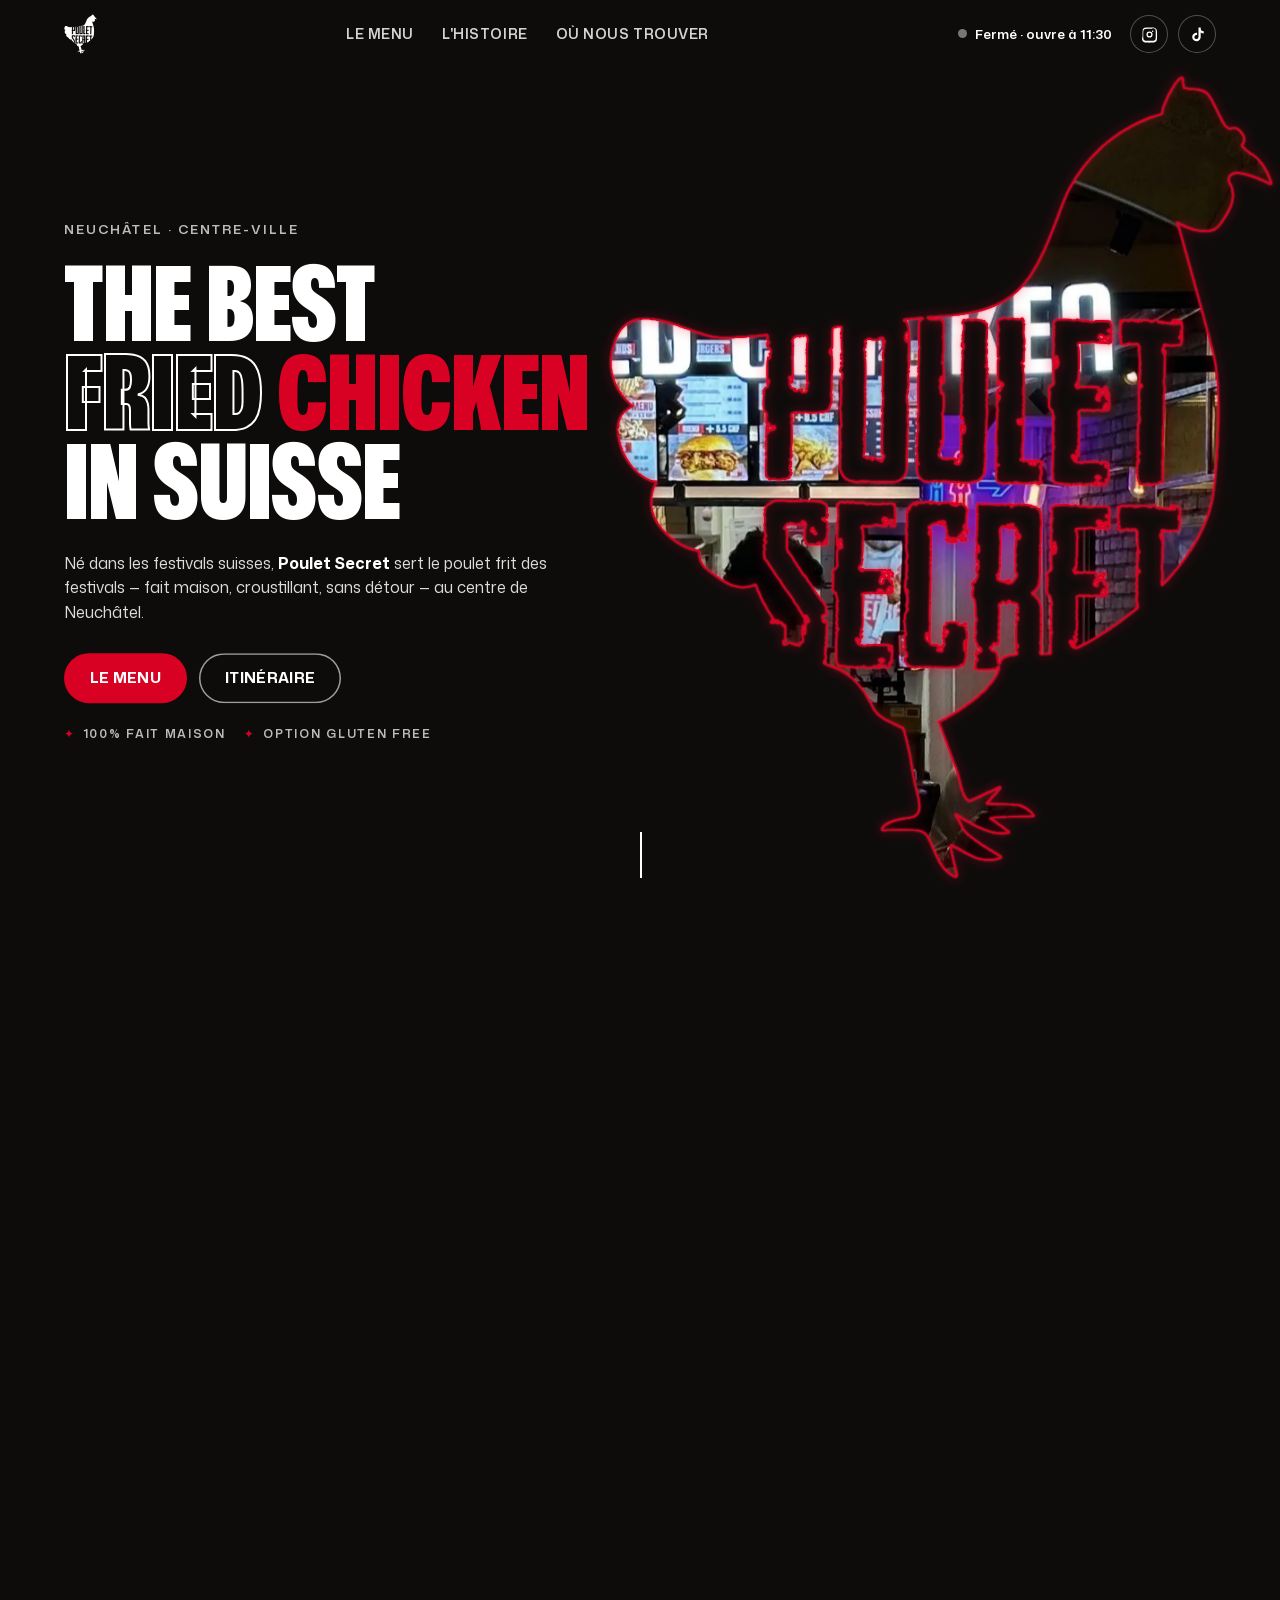
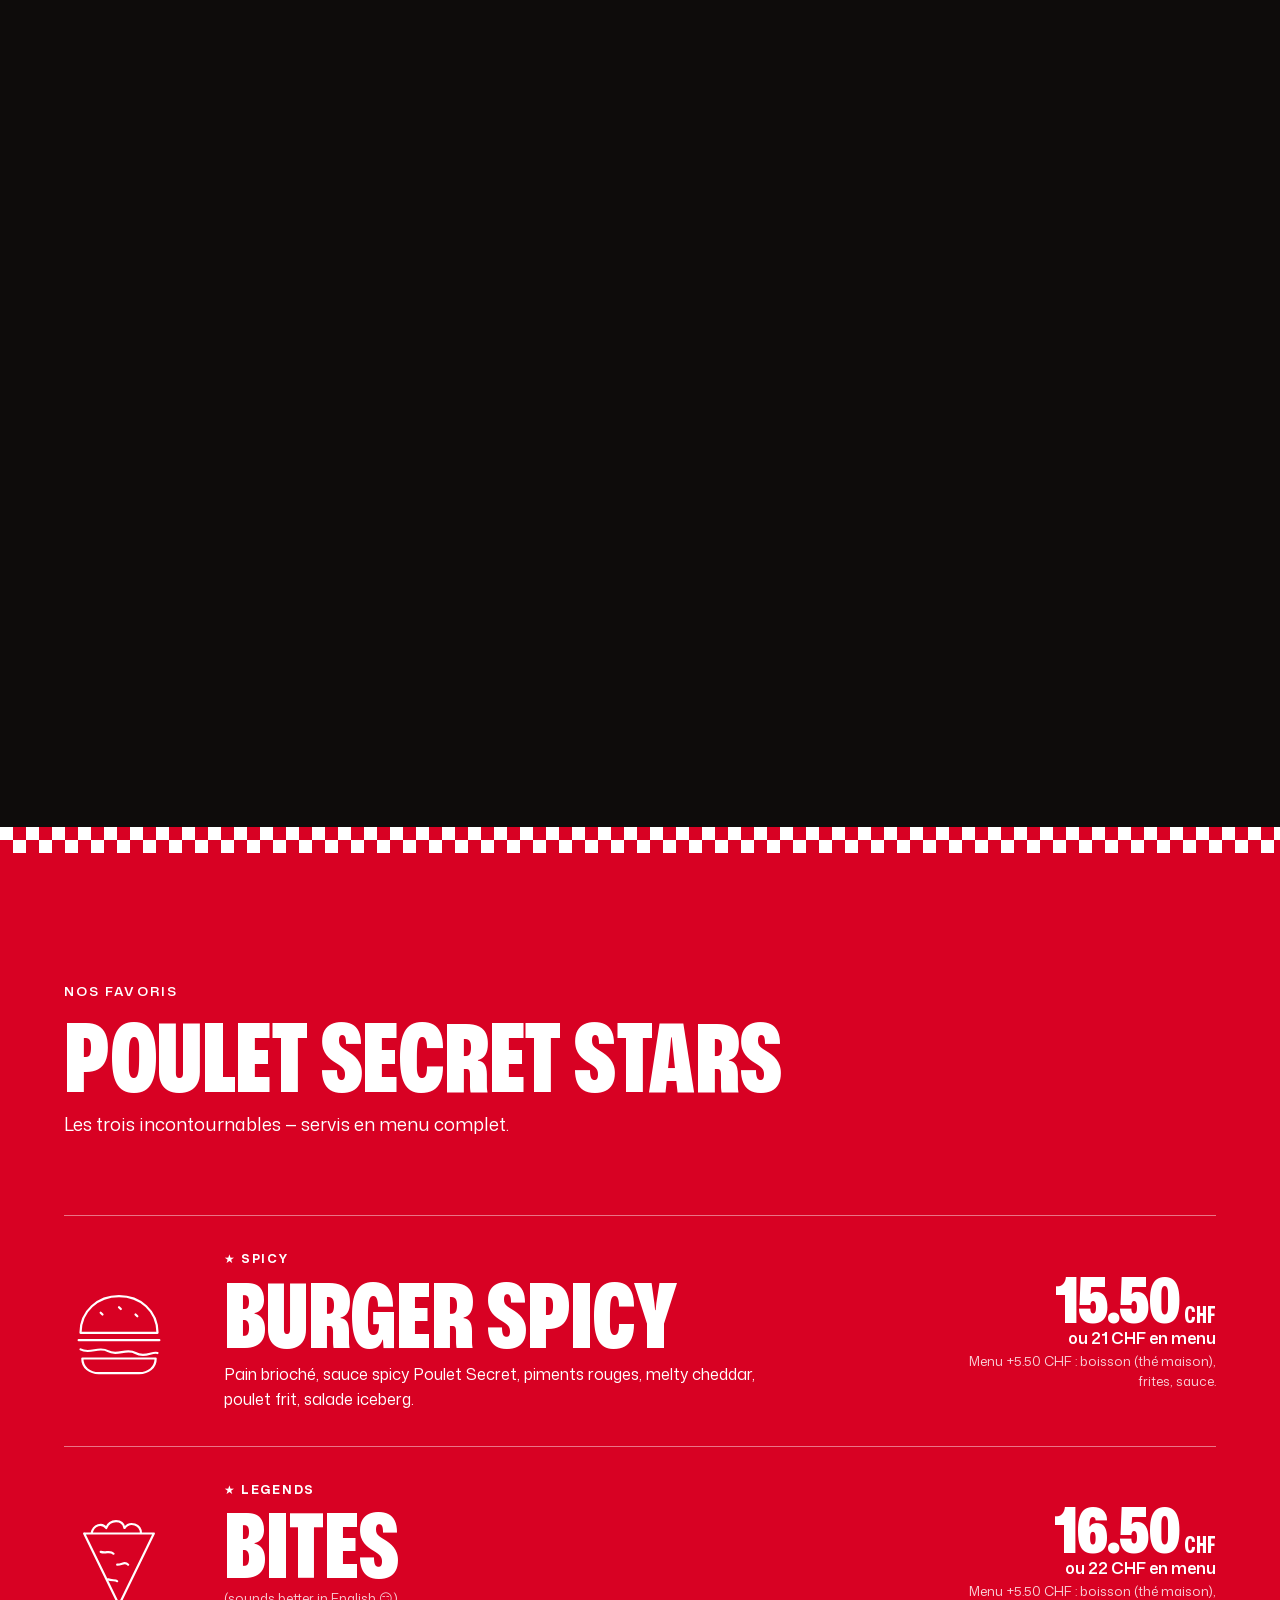
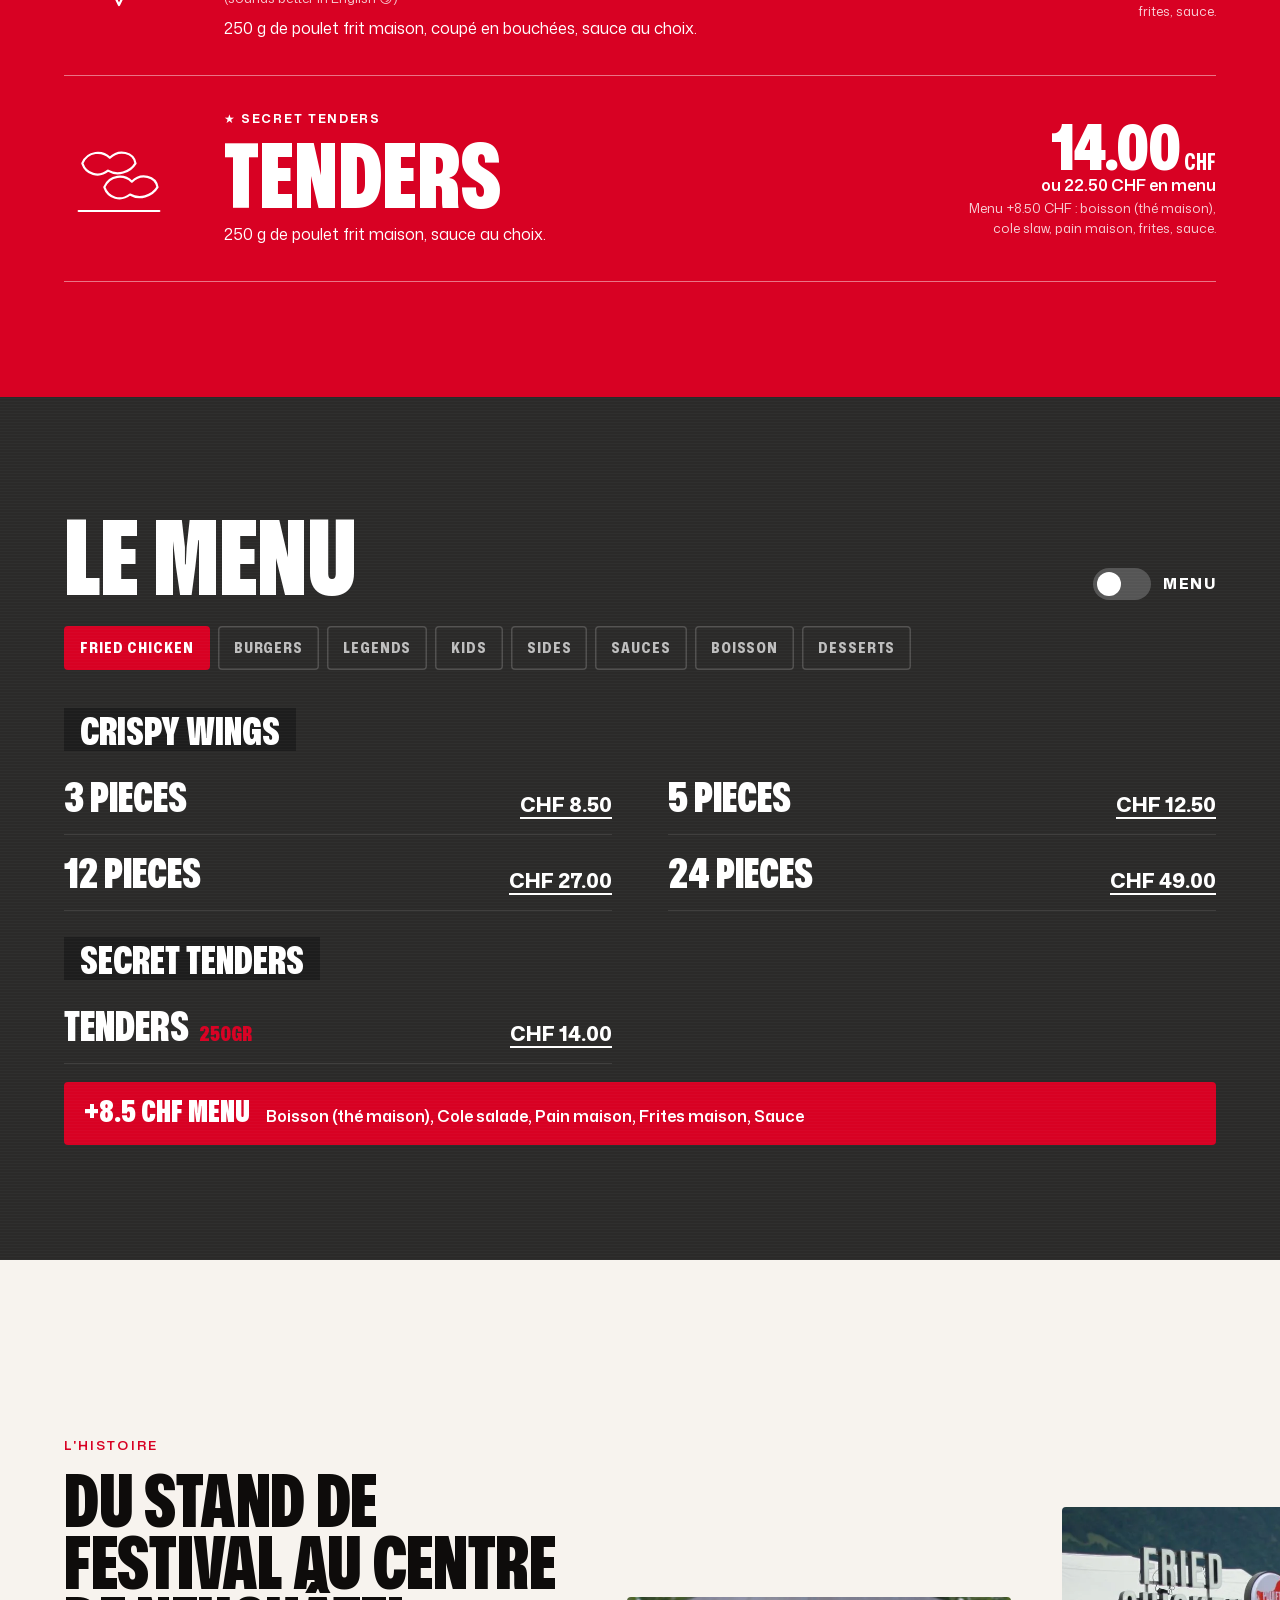
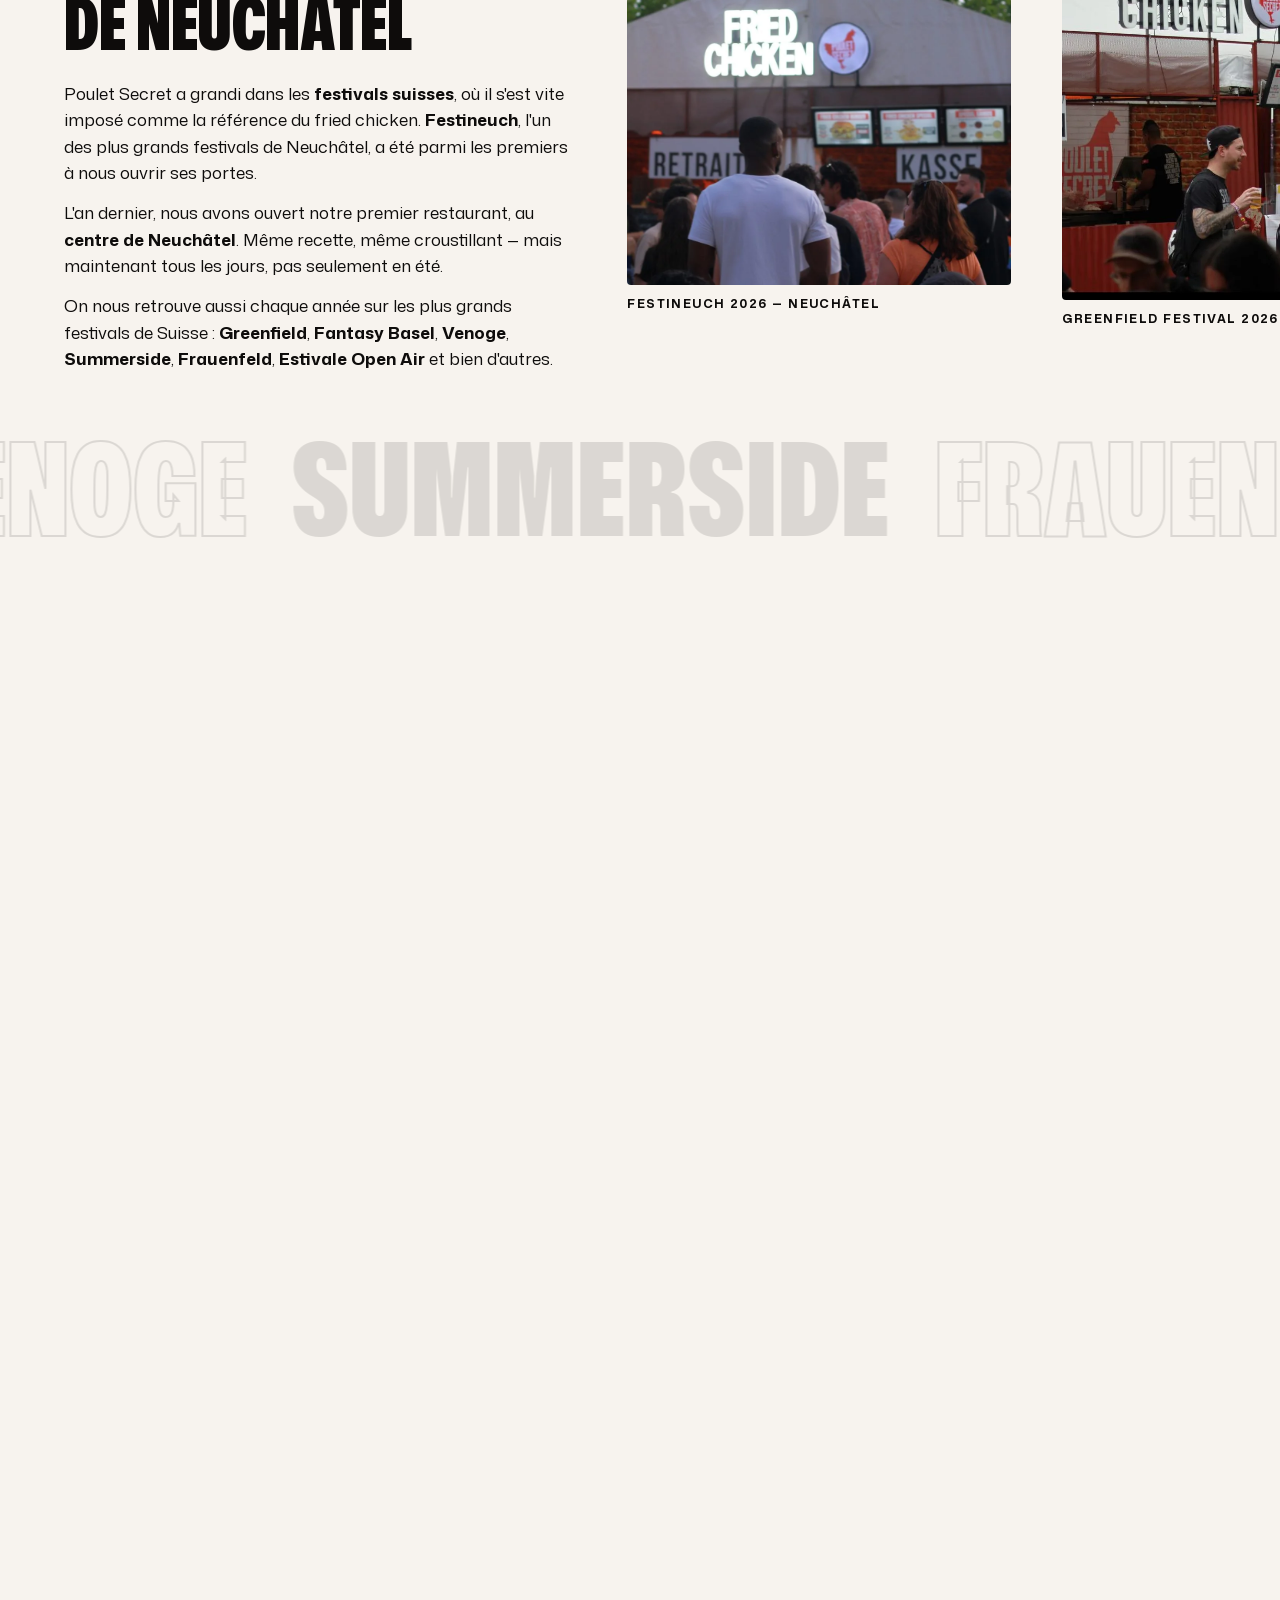
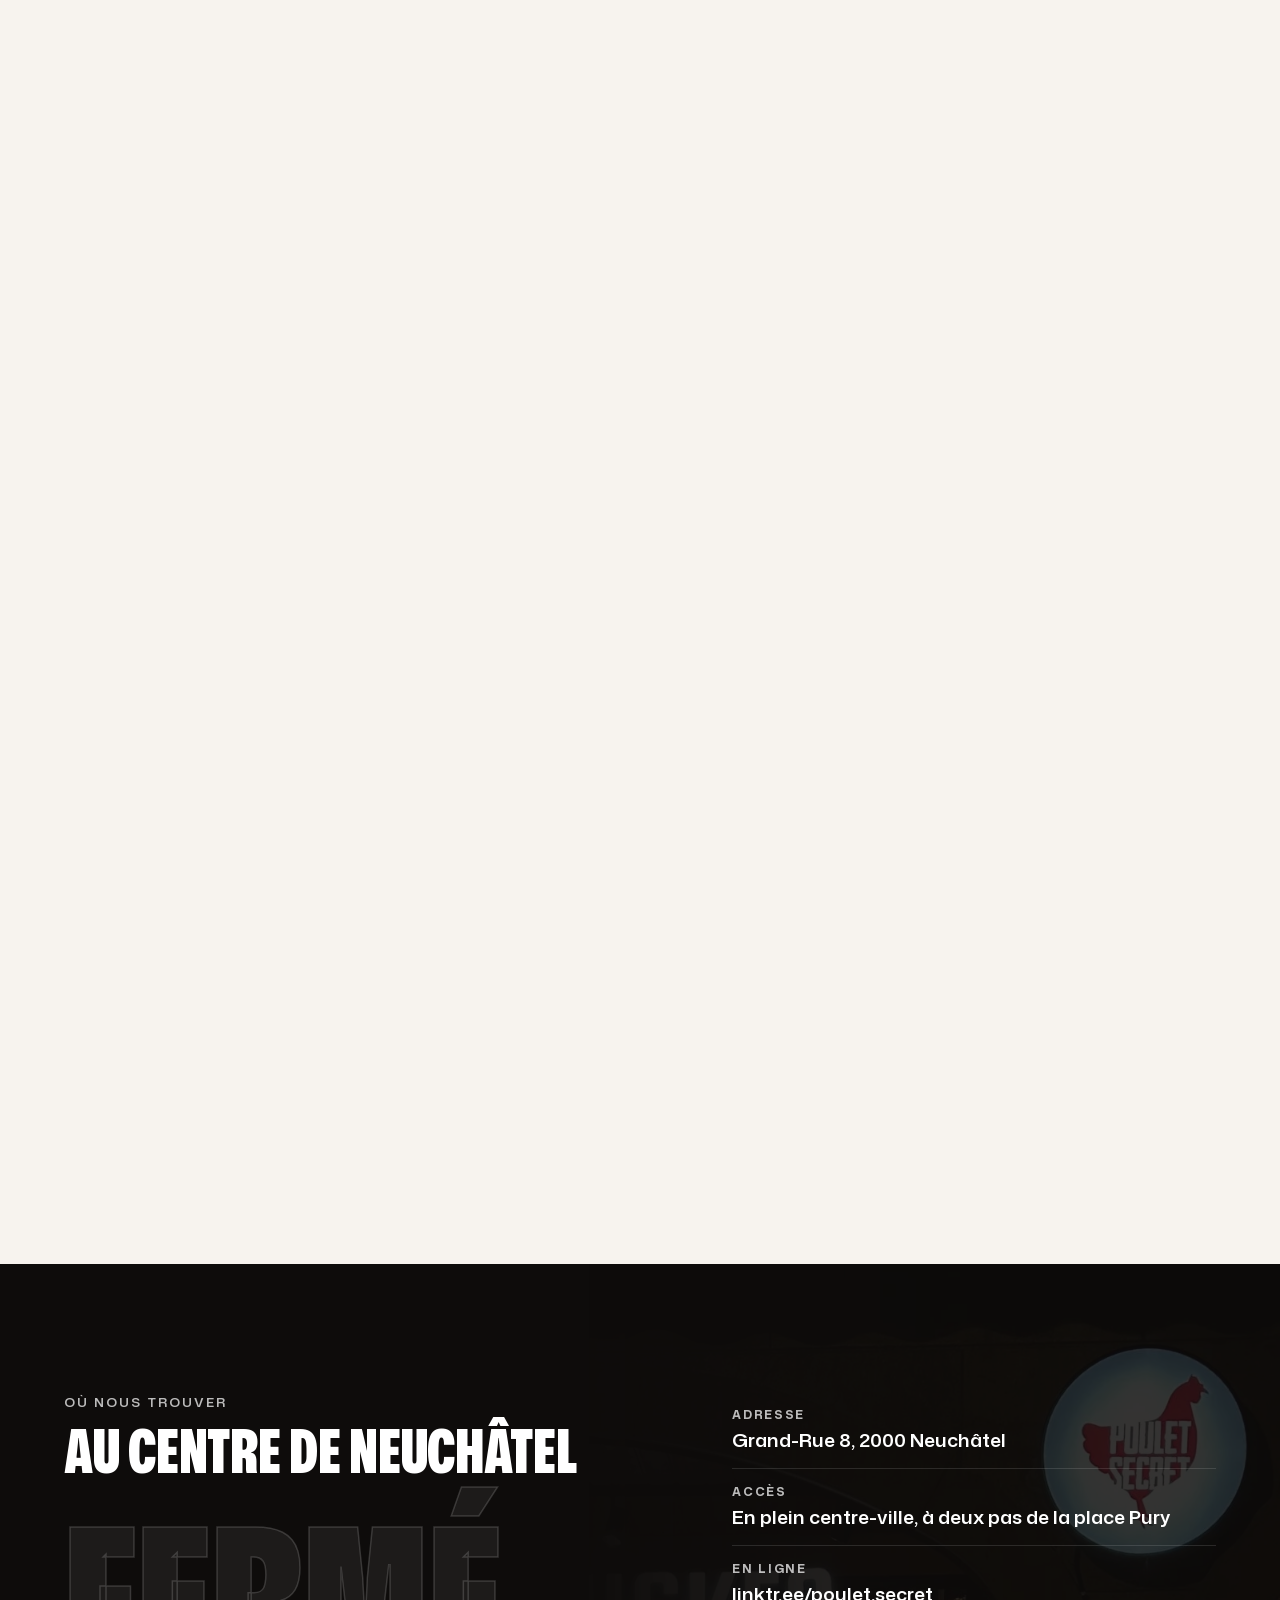
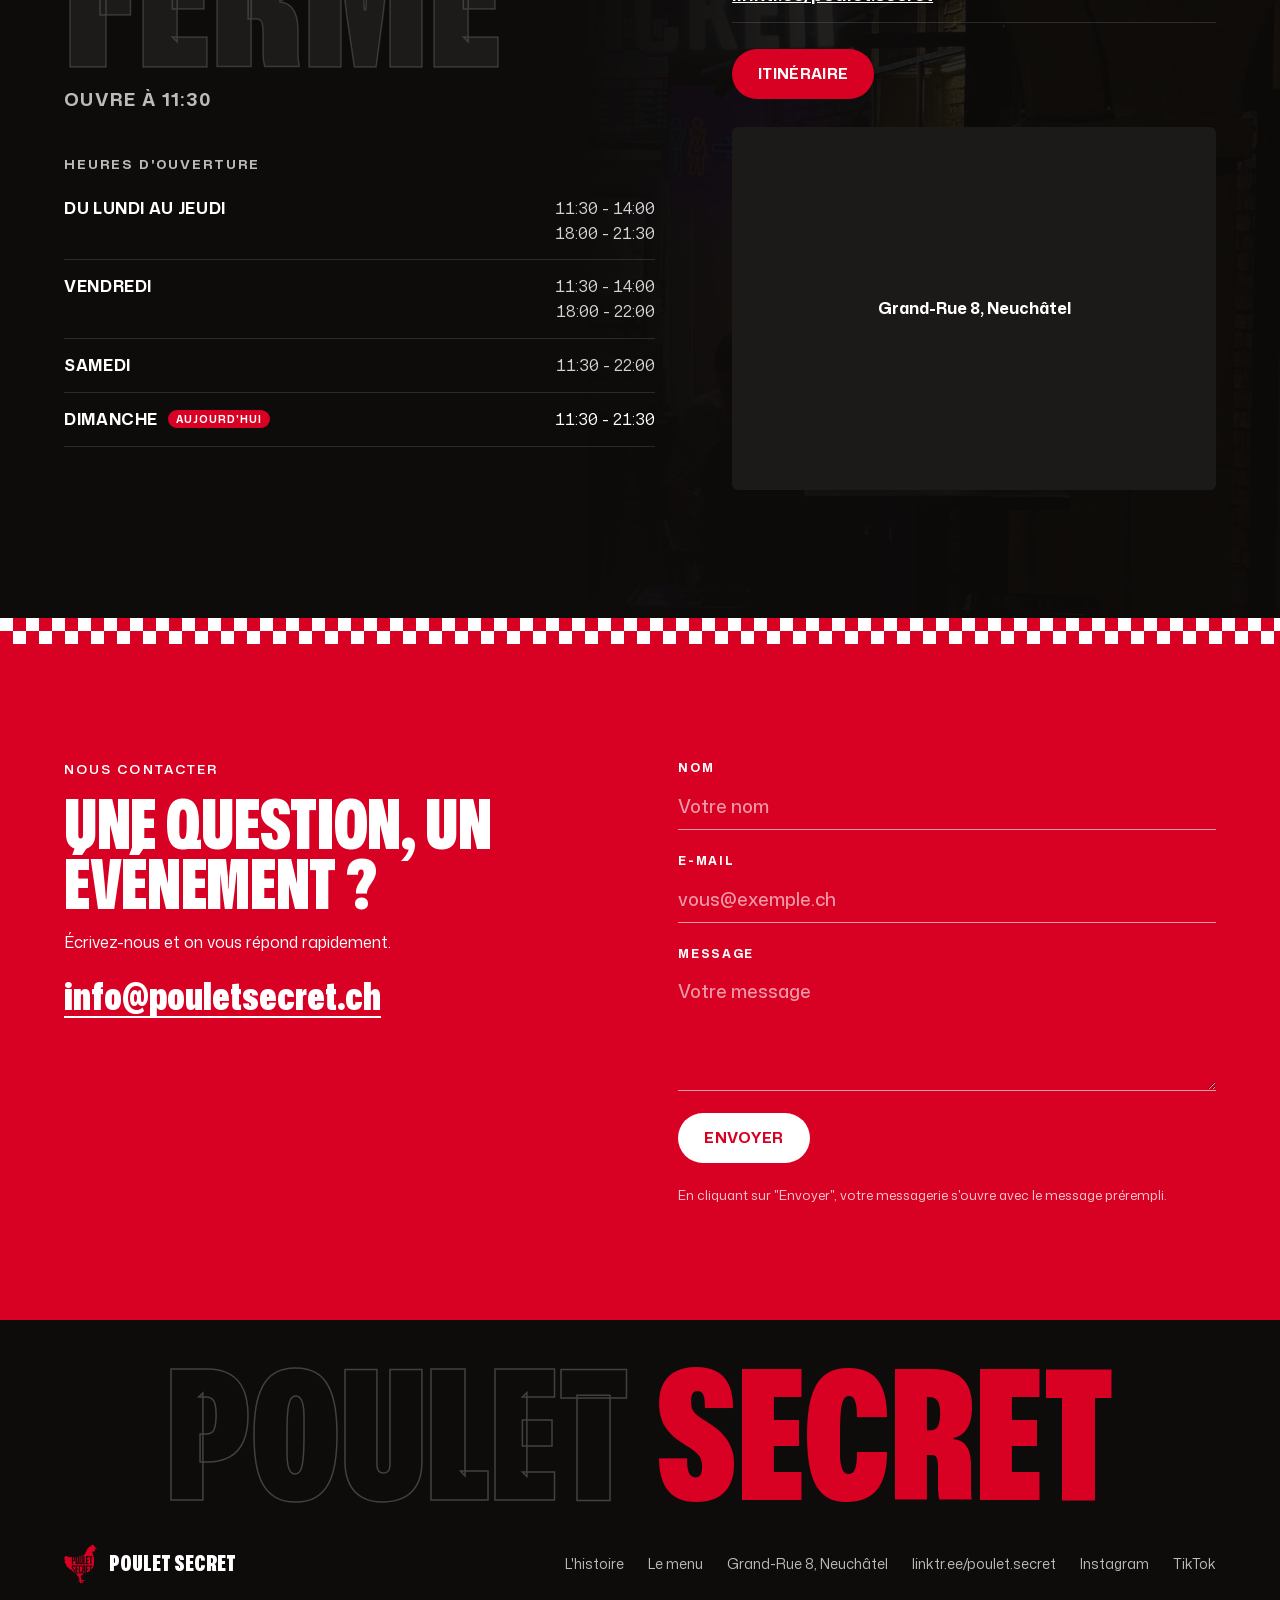
==== docs/index.html @ 3df8b120 "Poulet Secret redesign pitch: scroll hero through the logo, drawn Secret du mois build, full menu, l" ====
<!DOCTYPE html>
<html lang="fr">
<head>
<meta charset="UTF-8">
<meta name="viewport" content="width=device-width, initial-scale=1">
<meta name="robots" content="noindex, nofollow">
<meta name="color-scheme" content="dark light">
<meta name="theme-color" content="#0E0C0B">
<title>Poulet Secret — The Best fried chicken in Suisse</title>
<meta name="description" content="Né dans les festivals suisses, Poulet Secret sert le poulet frit des festivals — fait maison, croustillant, sans détour — au centre de Neuchâtel.">
<meta property="og:type" content="restaurant">
<meta property="og:title" content="Poulet Secret — The Best fried chicken in Suisse">
<meta property="og:description" content="Né dans les festivals suisses, Poulet Secret sert le poulet frit des festivals — fait maison, croustillant, sans détour — au centre de Neuchâtel.">
<meta property="og:image" content="https://timoteoadrogue.github.io/poulet-secret/assets/img/og.jpg">
<meta property="og:url" content="https://timoteoadrogue.github.io/poulet-secret/">
<link rel="icon" href="assets/img/favicon.png" type="image/png">
<link rel="apple-touch-icon" href="assets/img/apple-touch-icon.png">
<link rel="preload" href="assets/fonts/MonaSans-latin.woff2" as="font" type="font/woff2" crossorigin>
<link rel="preload" href="assets/img/p00.webp" as="image">
<link rel="stylesheet" href="assets/styles.css?v=1">
<script>document.documentElement.classList.add('js'); window.__errs = []; addEventListener('error', e => window.__errs.push(String(e.message)));</script>
<script type="application/ld+json">
{"@context":"https://schema.org","@type":"Restaurant","name":"Poulet Secret","servesCuisine":"Fried chicken","priceRange":"CHF","image":"https://timoteoadrogue.github.io/poulet-secret/assets/img/og.jpg",
"address":{"@type":"PostalAddress","streetAddress":"Grand-Rue 8","postalCode":"2000","addressLocality":"Neuchâtel","addressCountry":"CH"},
"geo":{"@type":"GeoCoordinates","latitude":46.9921955,"longitude":6.9290293},
"email":"info@pouletsecret.ch","sameAs":["https://www.instagram.com/pouletsecret.ch/","https://www.tiktok.com/@pouletsecret","https://linktr.ee/poulet.secret"],
"openingHoursSpecification":[
{"@type":"OpeningHoursSpecification","dayOfWeek":["Monday","Tuesday","Wednesday","Thursday","Friday"],"opens":"11:30","closes":"14:00"},
{"@type":"OpeningHoursSpecification","dayOfWeek":["Monday","Tuesday","Wednesday","Thursday"],"opens":"18:00","closes":"21:30"},
{"@type":"OpeningHoursSpecification","dayOfWeek":"Friday","opens":"18:00","closes":"22:00"},
{"@type":"OpeningHoursSpecification","dayOfWeek":"Saturday","opens":"11:30","closes":"22:00"},
{"@type":"OpeningHoursSpecification","dayOfWeek":"Sunday","opens":"11:30","closes":"21:30"}]}
</script>
</head>
<body>

<svg width="0" height="0" style="position:absolute" aria-hidden="true">
  <defs><path id="chk" vector-effect="non-scaling-stroke" transform="translate(0,2200) scale(0.1,-0.1)" d="M15563 21774 c-35 -35 -63 -69 -63 -77 0 -7 -9 -19 -20 -27 -11 -8 -20 -22 -20 -32 0 -10 -4 -18 -10 -18 -5 0 -10 -8 -10 -18 0 -10 -9 -24 -20 -32 -11 -8 -20 -22 -20 -32 0 -10 -4 -18 -10 -18 -5 0 -10 -9 -10 -20 0 -11 -4 -20 -10 -20 -5 0 -10 -8 -10 -18 0 -10 -9 -24 -20 -32 -11 -8 -20 -22 -20 -32 0 -10 -4 -18 -10 -18 -5 0 -10 -9 -10 -20 0 -11 -4 -20 -10 -20 -5 0 -10 -9 -10 -20 0 -11 -4 -20 -10 -20 -5 0 -10 -13 -10 -30 0 -16 -4 -30 -10 -30 -5 0 -10 -9 -10 -20 0 -11 -4 -20 -10 -20 -5 0 -10 -9 -10 -20 0 -11 -4 -20 -10 -20 -5 0 -10 -13 -10 -30 0 -16 -4 -30 -10 -30 -5 0 -10 -9 -10 -20 0 -11 -4 -20 -10 -20 -5 0 -10 -18 -10 -40 0 -22 -4 -40 -10 -40 -6 0 -10 -27 -10 -60 0 -53 -2 -60 -20 -60 -11 0 -20 -4 -20 -10 0 -5 -13 -10 -30 -10 -16 0 -30 -4 -30 -10 0 -5 -18 -10 -40 -10 -22 0 -40 -4 -40 -10 0 -5 -13 -10 -30 -10 -16 0 -30 -4 -30 -10 0 -5 -13 -10 -30 -10 -16 0 -30 -4 -30 -10 0 -5 -13 -10 -30 -10 -16 0 -30 -4 -30 -10 0 -5 -9 -10 -20 -10 -11 0 -20 -4 -20 -10 0 -5 -13 -10 -30 -10 -16 0 -30 -4 -30 -10 0 -5 -9 -10 -20 -10 -11 0 -20 -4 -20 -10 0 -5 -9 -10 -20 -10 -11 0 -20 -4 -20 -10 0 -5 -13 -10 -30 -10 -16 0 -30 -4 -30 -10 0 -5 -9 -10 -20 -10 -11 0 -20 -4 -20 -10 0 -5 -9 -10 -20 -10 -11 0 -20 -4 -20 -10 0 -5 -9 -10 -20 -10 -11 0 -20 -4 -20 -10 0 -5 -9 -10 -20 -10 -11 0 -20 -4 -20 -10 0 -5 -9 -10 -20 -10 -11 0 -20 -4 -20 -10 0 -5 -9 -10 -20 -10 -11 0 -20 -4 -20 -10 0 -5 -8 -10 -18 -10 -10 0 -24 -9 -32 -20 -8 -11 -22 -20 -32 -20 -10 0 -18 -4 -18 -10 0 -5 -9 -10 -20 -10 -11 0 -20 -4 -20 -10 0 -5 -8 -10 -18 -10 -10 0 -24 -9 -32 -20 -8 -11 -21 -20 -30 -20 -9 0 -22 -9 -30 -20 -8 -11 -22 -20 -32 -20 -10 0 -18 -4 -18 -10 0 -5 -7 -10 -16 -10 -9 0 -29 -13 -44 -30 -15 -16 -34 -30 -42 -30 -7 0 -20 -9 -28 -20 -8 -11 -21 -20 -28 -20 -8 0 -27 -13 -42 -30 -15 -16 -33 -30 -40 -30 -7 0 -25 -13 -40 -30 -15 -16 -33 -30 -40 -30 -6 0 -33 -22 -60 -50 -27 -27 -54 -50 -59 -50 -14 0 -401 -387 -401 -401 0 -5 -22 -32 -50 -59 -27 -27 -50 -54 -50 -60 0 -6 -18 -29 -40 -50 -22 -21 -40 -44 -40 -50 0 -7 -13 -25 -30 -40 -16 -15 -30 -34 -30 -42 0 -7 -9 -20 -20 -28 -11 -8 -20 -21 -20 -30 0 -9 -9 -22 -20 -30 -11 -8 -20 -21 -20 -30 0 -9 -9 -22 -20 -30 -11 -8 -20 -21 -20 -30 0 -9 -9 -22 -20 -30 -11 -8 -20 -22 -20 -32 0 -10 -4 -18 -10 -18 -5 0 -10 -8 -10 -18 0 -10 -9 -24 -20 -32 -11 -8 -20 -22 -20 -32 0 -10 -4 -18 -10 -18 -5 0 -10 -9 -10 -20 0 -11 -4 -20 -10 -20 -5 0 -10 -8 -10 -18 0 -10 -9 -24 -20 -32 -11 -8 -20 -22 -20 -32 0 -10 -4 -18 -10 -18 -5 0 -10 -9 -10 -20 0 -11 -4 -20 -10 -20 -5 0 -10 -9 -10 -20 0 -11 -4 -20 -10 -20 -5 0 -10 -9 -10 -20 0 -11 -4 -20 -10 -20 -5 0 -10 -9 -10 -20 0 -11 -4 -20 -10 -20 -5 0 -10 -13 -10 -30 0 -16 -4 -30 -10 -30 -5 0 -10 -9 -10 -20 0 -11 -4 -20 -10 -20 -5 0 -10 -9 -10 -20 0 -11 -4 -20 -10 -20 -5 0 -10 -13 -10 -30 0 -16 -4 -30 -10 -30 -5 0 -10 -9 -10 -20 0 -11 -4 -20 -10 -20 -5 0 -10 -13 -10 -30 0 -16 -4 -30 -10 -30 -5 0 -10 -9 -10 -20 0 -11 -4 -20 -10 -20 -5 0 -10 -13 -10 -30 0 -16 -4 -30 -10 -30 -5 0 -10 -13 -10 -30 0 -16 -4 -30 -10 -30 -5 0 -10 -9 -10 -20 0 -11 -4 -20 -10 -20 -5 0 -10 -13 -10 -30 0 -16 -4 -30 -10 -30 -5 0 -10 -13 -10 -30 0 -16 -4 -30 -10 -30 -5 0 -10 -9 -10 -20 0 -11 -4 -20 -10 -20 -5 0 -10 -13 -10 -30 0 -16 -4 -30 -10 -30 -5 0 -10 -13 -10 -30 0 -16 -4 -30 -10 -30 -5 0 -10 -9 -10 -20 0 -11 -4 -20 -10 -20 -5 0 -10 -13 -10 -30 0 -16 -4 -30 -10 -30 -5 0 -10 -9 -10 -20 0 -11 -4 -20 -10 -20 -5 0 -10 -13 -10 -30 0 -16 -4 -30 -10 -30 -5 0 -10 -9 -10 -20 0 -11 -4 -20 -10 -20 -5 0 -10 -13 -10 -30 0 -16 -4 -30 -10 -30 -5 0 -10 -9 -10 -20 0 -11 -4 -20 -10 -20 -5 0 -10 -13 -10 -30 0 -16 -4 -30 -10 -30 -5 0 -10 -9 -10 -20 0 -11 -4 -20 -10 -20 -5 0 -10 -13 -10 -30 0 -16 -4 -30 -10 -30 -5 0 -10 -9 -10 -20 0 -11 -4 -20 -10 -20 -5 0 -10 -9 -10 -20 0 -11 -4 -20 -10 -20 -5 0 -10 -9 -10 -20 0 -11 -4 -20 -10 -20 -5 0 -10 -13 -10 -30 0 -16 -4 -30 -10 -30 -5 0 -10 -9 -10 -20 0 -11 -4 -20 -10 -20 -5 0 -10 -9 -10 -20 0 -11 -4 -20 -10 -20 -5 0 -10 -9 -10 -20 0 -11 -4 -20 -10 -20 -5 0 -10 -9 -10 -20 0 -11 -4 -20 -10 -20 -5 0 -10 -9 -10 -20 0 -11 -4 -20 -10 -20 -5 0 -10 -9 -10 -20 0 -11 -4 -20 -10 -20 -5 0 -10 -9 -10 -20 0 -11 -4 -20 -10 -20 -5 0 -10 -9 -10 -20 0 -11 -4 -20 -10 -20 -5 0 -10 -9 -10 -20 0 -11 -4 -20 -10 -20 -5 0 -10 -9 -10 -20 0 -11 -4 -20 -10 -20 -5 0 -10 -9 -10 -20 0 -11 -4 -20 -10 -20 -5 0 -10 -8 -10 -18 0 -10 -9 -24 -20 -32 -11 -8 -20 -22 -20 -32 0 -10 -4 -18 -10 -18 -5 0 -10 -8 -10 -18 0 -10 -9 -24 -20 -32 -11 -8 -20 -22 -20 -32 0 -10 -4 -18 -10 -18 -5 0 -10 -8 -10 -18 0 -10 -9 -24 -20 -32 -11 -8 -20 -21 -20 -28 0 -8 -13 -27 -30 -42 -16 -15 -30 -33 -30 -40 0 -7 -13 -25 -30 -40 -16 -15 -30 -33 -30 -40 0 -6 -18 -29 -40 -50 -22 -21 -40 -43 -40 -49 0 -15 -226 -241 -241 -241 -6 0 -28 -18 -49 -40 -21 -22 -45 -40 -52 -40 -7 0 -20 -9 -28 -20 -8 -11 -21 -20 -30 -20 -9 0 -22 -9 -30 -20 -8 -11 -21 -20 -30 -20 -9 0 -22 -9 -30 -20 -8 -11 -22 -20 -32 -20 -10 0 -18 -4 -18 -10 0 -5 -9 -10 -20 -10 -11 0 -20 -4 -20 -10 0 -5 -9 -10 -20 -10 -11 0 -20 -4 -20 -10 0 -5 -9 -10 -20 -10 -11 0 -20 -4 -20 -10 0 -5 -9 -10 -20 -10 -11 0 -20 -4 -20 -10 0 -5 -9 -10 -20 -10 -11 0 -20 -4 -20 -10 0 -5 -9 -10 -20 -10 -11 0 -20 -4 -20 -10 0 -5 -13 -10 -30 -10 -16 0 -30 -4 -30 -10 0 -5 -9 -10 -20 -10 -11 0 -20 -4 -20 -10 0 -5 -13 -10 -30 -10 -16 0 -30 -4 -30 -10 0 -5 -13 -10 -30 -10 -16 0 -30 -4 -30 -10 0 -5 -13 -10 -30 -10 -16 0 -30 -4 -30 -10 0 -5 -13 -10 -30 -10 -16 0 -30 -4 -30 -10 0 -5 -18 -10 -40 -10 -22 0 -40 -4 -40 -10 0 -5 -18 -10 -40 -10 -22 0 -40 -4 -40 -10 0 -5 -22 -10 -50 -10 -27 0 -50 -4 -50 -10 0 -5 -22 -10 -50 -10 -27 0 -50 -4 -50 -10 0 -6 -27 -10 -60 -10 -33 0 -60 -4 -60 -10 0 -6 -30 -10 -70 -10 -40 0 -70 -4 -70 -10 0 -6 -33 -10 -80 -10 -47 0 -80 -4 -80 -10 0 -6 -40 -10 -100 -10 -60 0 -100 -4 -100 -10 0 -6 -53 -10 -140 -10 -87 0 -140 -4 -140 -10 0 -6 -43 -10 -110 -10 -114 0 -120 -2 -96 -26 17 -16 46 -19 46 -4 0 6 5 10 10 10 6 0 10 -9 10 -20 0 -23 34 -28 44 -7 5 10 7 10 12 0 7 -16 144 -18 144 -3 0 6 18 10 40 10 33 0 40 -3 40 -20 0 -16 7 -20 30 -20 28 0 30 -2 30 -40 0 -22 5 -40 10 -40 6 0 10 -67 10 -180 0 -113 -4 -180 -10 -180 -5 0 -10 -9 -10 -20 0 -11 5 -20 10 -20 6 0 10 -80 10 -220 0 -140 -4 -220 -10 -220 -6 0 -10 -30 -10 -70 0 -40 4 -70 10 -70 6 0 10 -13 10 -30 0 -23 -4 -30 -20 -30 -27 0 -27 -50 0 -70 23 -16 32 -530 10 -530 -5 0 -10 14 -10 30 0 17 -4 30 -10 30 -5 0 -10 9 -10 20 0 11 -4 20 -10 20 -5 0 -10 14 -10 30 0 17 5 30 10 30 6 0 10 5 10 10 0 6 -9 10 -20 10 -17 0 -20 -7 -20 -40 0 -22 -4 -40 -10 -40 -5 0 -10 -9 -10 -20 0 -11 5 -20 10 -20 6 0 10 -27 10 -60 0 -33 -4 -60 -10 -60 -5 0 -10 -18 -10 -40 0 -22 5 -40 10 -40 6 0 10 -18 10 -39 0 -22 5 -42 13 -44 9 -4 9 -8 -2 -15 -12 -9 -12 -13 2 -26 17 -18 47 -21 47 -6 0 6 5 10 10 10 6 0 10 -90 10 -250 0 -160 -4 -250 -10 -250 -5 0 -10 -9 -10 -20 0 -11 -4 -20 -10 -20 -5 0 -10 -13 -10 -30 0 -16 5 -30 10 -30 6 0 10 -123 10 -350 0 -350 0 -350 -30 -350 -23 0 -30 -4 -30 -20 0 -16 7 -20 30 -20 17 0 30 -4 30 -10 0 -5 -4 -10 -10 -10 -5 0 -10 -9 -10 -20 0 -11 -4 -20 -10 -20 -5 0 -10 -13 -10 -30 0 -16 -4 -30 -10 -30 -5 0 -10 -13 -10 -30 0 -23 -4 -30 -20 -30 -11 0 -20 -4 -20 -10 0 -5 5 -10 10 -10 6 0 10 -27 10 -60 0 -53 -2 -60 -20 -60 -32 0 -23 -27 25 -75 42 -42 48 -45 99 -45 34 0 57 -5 60 -12 5 -10 7 -10 12 0 7 15 244 18 244 2 0 -5 18 -10 40 -10 44 0 50 -8 20 -30 -11 -8 -20 -22 -20 -32 0 -13 -8 -18 -30 -18 -23 0 -30 -4 -30 -20 0 -17 7 -20 39 -20 22 0 41 -5 43 -12 12 -36 78 61 78 114 0 42 4 57 20 68 12 8 20 26 20 42 0 21 -5 28 -20 28 -19 0 -20 7 -20 140 0 87 4 140 10 140 6 0 10 14 10 30 0 17 -4 30 -10 30 -5 0 -10 9 -10 20 0 11 5 20 10 20 6 0 10 14 10 30 0 17 -4 30 -10 30 -5 0 -10 18 -10 40 0 22 5 40 10 40 6 0 10 23 10 50 0 28 5 50 10 50 6 0 10 -4 10 -10 0 -5 14 -10 30 -10 17 0 30 5 30 10 0 6 -4 10 -10 10 -5 0 -10 9 -10 20 0 13 7 20 20 20 11 0 20 5 20 10 0 6 -4 10 -10 10 -5 0 -10 14 -10 30 0 17 5 30 10 30 20 0 9 33 -20 60 -29 27 -40 60 -20 60 6 0 10 9 10 20 0 11 -4 20 -10 20 -6 0 -10 27 -10 60 0 53 -2 60 -20 60 -13 0 -20 -7 -20 -20 0 -11 -4 -20 -10 -20 -6 0 -10 30 -10 70 0 40 4 70 10 70 6 0 10 40 10 99 0 70 4 101 13 105 10 5 10 7 0 12 -9 4 -13 31 -13 84 0 53 4 80 13 84 10 5 10 7 0 12 -15 7 -18 64 -3 64 6 0 10 9 10 20 0 11 -4 20 -10 20 -6 0 -10 63 -10 170 0 107 4 170 10 170 6 0 10 40 10 100 0 60 -4 100 -10 100 -5 0 -10 9 -10 20 0 11 5 20 10 20 15 0 12 77 -2 84 -10 5 -10 7 0 12 9 4 12 47 12 164 0 117 3 160 13 164 10 5 10 7 0 12 -7 3 -13 14 -13 24 0 10 6 21 13 24 10 5 10 7 0 12 -23 11 -17 157 7 174 24 17 27 50 4 50 -8 0 -22 6 -30 14 -16 17 -19 46 -4 46 6 0 10 -9 10 -20 0 -13 7 -20 20 -20 17 0 20 7 20 40 0 40 -31 60 -43 28 -2 -8 -8 -9 -13 -4 -5 5 -4 11 4 13 6 3 12 18 12 34 0 16 5 29 10 29 6 0 10 9 10 20 0 11 -4 20 -10 20 -5 0 -10 14 -10 30 0 17 5 30 10 30 6 0 10 9 10 20 0 11 -4 20 -10 20 -5 0 -10 9 -10 20 0 11 5 20 10 20 6 0 10 27 10 60 0 33 4 60 10 60 6 0 10 37 10 90 0 83 -1 90 -20 90 -16 0 -20 7 -20 30 0 17 5 30 10 30 6 0 10 7 10 16 0 22 32 53 38 36 4 -14 62 -17 62 -2 0 6 27 10 60 10 33 0 60 -4 60 -10 0 -5 14 -10 30 -10 17 0 30 5 30 10 0 6 30 10 70 10 40 0 70 -4 70 -10 0 -6 27 -10 60 -10 53 0 60 -2 60 -20 0 -11 5 -20 10 -20 6 0 10 5 10 10 0 6 9 10 20 10 16 0 20 -7 20 -30 0 -27 3 -30 30 -30 30 0 30 0 30 -59 0 -38 5 -61 13 -65 10 -5 10 -7 0 -12 -10 -4 -13 -47 -13 -165 0 -99 -4 -159 -10 -159 -5 0 -10 -18 -10 -40 0 -22 5 -40 10 -40 6 0 10 -18 10 -40 0 -22 -4 -40 -10 -40 -5 0 -10 -18 -10 -40 0 -22 5 -40 10 -40 6 0 10 -30 10 -70 0 -40 -4 -70 -10 -70 -15 0 -13 -117 3 -124 10 -5 10 -7 0 -12 -15 -7 -17 -44 -3 -44 6 0 10 -18 10 -40 0 -22 -4 -40 -10 -40 -5 0 -10 -9 -10 -20 0 -11 5 -20 10 -20 6 0 10 -4 10 -10 0 -5 -9 -10 -20 -10 -13 0 -20 -7 -20 -20 0 -12 7 -20 16 -20 8 0 22 -6 30 -14 16 -17 19 -66 4 -66 -5 0 -10 -18 -10 -40 0 -22 5 -40 10 -40 6 0 10 -9 10 -20 0 -11 -4 -20 -10 -20 -15 0 -12 -57 3 -64 10 -5 10 -7 0 -12 -7 -3 -13 -18 -13 -34 0 -16 -6 -31 -12 -34 -10 -5 -10 -7 0 -12 15 -7 18 -244 2 -244 -5 0 -10 -13 -10 -30 0 -16 5 -30 10 -30 6 0 10 -40 10 -100 0 -60 -4 -100 -10 -100 -5 0 -10 -13 -10 -30 0 -16 5 -30 10 -30 6 0 10 -22 10 -50 0 -27 -4 -50 -10 -50 -5 0 -10 -9 -10 -20 0 -11 5 -20 10 -20 6 0 10 -60 10 -160 0 -100 -4 -160 -10 -160 -6 0 -10 -67 -10 -180 0 -113 -4 -180 -10 -180 -5 0 -10 -13 -10 -30 0 -16 5 -30 10 -30 6 0 10 -18 10 -40 0 -22 -4 -40 -10 -40 -6 0 -10 -47 -10 -120 0 -73 -4 -120 -10 -120 -5 0 -10 -13 -10 -30 0 -16 5 -30 10 -30 6 0 10 -13 10 -30 0 -16 -4 -30 -10 -30 -5 0 -10 -13 -10 -30 0 -16 5 -30 10 -30 6 0 10 -37 10 -90 0 -53 -4 -90 -10 -90 -14 0 -12 -37 3 -44 10 -5 10 -7 0 -12 -9 -4 -13 -35 -13 -104 0 -69 -4 -100 -12 -103 -10 -4 -9 -8 2 -17 11 -9 12 -13 3 -17 -7 -2 -13 -13 -13 -23 0 -10 6 -21 13 -24 10 -5 10 -7 0 -12 -7 -3 -13 -22 -13 -43 0 -25 -6 -41 -20 -51 -11 -8 -20 -20 -20 -27 0 -19 -106 -123 -125 -123 -8 0 -15 -4 -15 -10 0 -5 -18 -10 -40 -10 -22 0 -40 -4 -40 -10 0 -5 -22 -10 -50 -10 -27 0 -50 -4 -50 -10 0 -6 -57 -10 -150 -10 -93 0 -150 4 -150 10 0 6 -13 10 -30 10 -16 0 -30 -4 -30 -10 0 -5 -9 -10 -20 -10 -11 0 -20 5 -20 10 0 6 -40 10 -100 10 -60 0 -100 4 -100 10 0 14 -37 12 -44 -2 -5 -10 -7 -10 -12 0 -7 15 -184 17 -184 2 0 -5 -9 -10 -20 -10 -11 0 -20 5 -20 10 0 6 -40 10 -100 10 -60 0 -100 -4 -100 -10 0 -6 -27 -10 -60 -10 -33 0 -60 4 -60 10 0 14 -38 12 -43 -2 -3 -9 -11 -6 -24 10 -11 12 -26 22 -32 22 -24 0 -141 129 -141 155 0 14 -4 25 -10 25 -6 0 -10 37 -10 90 0 53 -4 90 -10 90 -5 0 -10 18 -10 40 0 38 2 40 30 40 17 0 30 5 30 10 0 6 -4 10 -10 10 -5 0 -10 9 -10 20 0 22 -16 27 -23 8 -2 -8 -8 -9 -13 -4 -5 5 -4 11 4 13 16 6 16 40 0 47 -10 5 -10 7 0 12 16 7 16 41 0 48 -10 5 -10 7 0 12 6 3 12 23 12 44 0 21 -6 41 -12 44 -10 5 -10 7 0 12 14 7 16 44 2 44 -6 0 -10 33 -10 80 0 47 4 80 10 80 6 0 10 33 10 80 0 47 -4 80 -10 80 -5 0 -10 9 -10 20 0 11 5 20 10 20 14 0 12 37 -2 44 -10 5 -10 7 0 12 8 4 12 29 12 75 0 39 4 69 10 69 15 0 13 157 -2 164 -10 5 -10 7 0 12 14 7 17 64 2 64 -6 0 -10 30 -10 70 0 40 4 70 10 70 6 0 10 36 10 89 0 62 4 91 13 95 9 5 10 7 0 12 -17 7 -19 1004 -3 1004 6 0 10 9 10 20 0 11 -4 20 -10 20 -15 0 -12 57 3 64 10 5 10 7 0 12 -15 7 -18 64 -3 64 6 0 10 93 10 260 0 167 4 260 10 260 6 0 10 9 10 20 0 11 -4 20 -10 20 -6 0 -10 117 -10 330 0 213 4 330 10 330 6 0 10 9 10 20 0 11 5 20 10 20 6 0 10 14 10 30 0 30 14 40 24 18 5 -10 7 -10 12 0 3 6 14 12 25 12 10 0 19 5 19 10 0 6 -33 10 -80 10 -47 0 -80 -4 -80 -10 0 -6 -43 -10 -110 -10 -67 0 -110 -4 -110 -10 0 -6 -30 -10 -70 -10 -63 0 -70 -2 -70 -20 0 -11 5 -20 10 -20 6 0 10 5 10 10 0 6 9 10 20 10 13 0 20 -7 20 -20 0 -11 5 -20 10 -20 6 0 10 -9 10 -20 0 -11 5 -20 10 -20 6 0 10 -13 10 -30 0 -16 5 -30 10 -30 6 0 10 -13 10 -30 0 -16 5 -30 10 -30 6 0 10 -130 10 -370 0 -240 -4 -370 -10 -370 -5 0 -10 -18 -10 -40 0 -22 5 -40 10 -40 6 0 10 -9 10 -20 0 -11 -4 -20 -10 -20 -5 0 -10 -9 -10 -20 0 -11 5 -20 10 -20 6 0 10 -43 10 -110 0 -67 -4 -110 -10 -110 -5 0 -10 -9 -10 -20 0 -11 5 -20 10 -20 6 0 10 -13 10 -30 0 -16 -4 -30 -10 -30 -16 0 -13 -317 3 -324 10 -5 9 -7 0 -12 -8 -4 -13 -27 -13 -65 0 -33 -4 -59 -10 -59 -5 0 -10 -9 -10 -20 0 -11 5 -20 10 -20 6 0 10 -9 10 -20 0 -11 -4 -20 -10 -20 -5 0 -10 -13 -10 -30 0 -16 -4 -30 -10 -30 -6 0 -10 -30 -10 -70 0 -40 4 -70 10 -70 14 0 12 -37 -2 -44 -10 -5 -10 -7 0 -12 6 -3 12 -23 12 -45 0 -21 5 -39 10 -39 6 0 10 -22 10 -50 0 -27 -4 -50 -10 -50 -5 0 -10 -13 -10 -30 0 -16 5 -30 10 -30 6 0 10 -22 10 -50 0 -27 -4 -50 -10 -50 -6 0 -10 -30 -10 -70 0 -40 4 -70 10 -70 6 0 10 -9 10 -20 0 -11 -4 -20 -10 -20 -5 0 -10 -9 -10 -20 0 -11 5 -20 10 -20 6 0 10 -22 10 -50 0 -27 -4 -50 -10 -50 -6 0 -10 -106 -10 -299 0 -230 -3 -301 -12 -304 -10 -4 -9 -8 2 -17 11 -9 12 -13 3 -17 -10 -3 -13 -72 -13 -294 0 -186 -4 -289 -10 -289 -5 0 -10 -13 -10 -30 0 -16 -4 -30 -10 -30 -5 0 -10 -11 -10 -25 0 -28 -118 -155 -145 -155 -8 0 -15 -4 -15 -10 0 -5 -9 -10 -20 -10 -11 0 -20 -4 -20 -10 0 -5 -9 -10 -20 -10 -11 0 -20 -4 -20 -10 0 -6 -133 -10 -380 -10 -247 0 -380 4 -380 10 0 6 -13 10 -30 10 -16 0 -30 -4 -30 -10 0 -5 -9 -10 -20 -10 -11 0 -20 5 -20 10 0 15 -57 12 -64 -2 -5 -10 -7 -10 -12 0 -7 14 -64 17 -64 2 0 -6 -33 -10 -80 -10 -47 0 -80 4 -80 10 0 6 -18 10 -40 10 -22 0 -40 5 -40 10 0 6 -13 10 -30 10 -16 0 -30 5 -30 10 0 6 -9 10 -20 10 -11 0 -20 5 -20 10 0 6 -7 10 -15 10 -26 0 -125 107 -125 135 0 14 -4 25 -10 25 -5 0 -10 9 -10 20 0 11 -4 20 -10 20 -5 0 -10 9 -10 20 0 11 -4 20 -10 20 -16 0 -13 377 3 384 10 5 10 7 0 12 -16 7 -19 224 -3 224 6 0 10 9 10 20 0 11 -4 20 -10 20 -5 0 -10 9 -10 20 0 11 5 20 10 20 6 0 10 18 10 40 0 22 -4 40 -10 40 -6 0 -10 77 -10 210 0 133 4 210 10 210 6 0 10 -4 10 -10 0 -5 5 -10 10 -10 6 0 10 23 10 50 0 28 -4 50 -10 50 -6 0 -10 67 -10 180 0 113 -4 180 -10 180 -5 0 -10 18 -10 40 0 22 5 40 10 40 6 0 10 60 10 160 0 100 4 160 10 160 6 0 10 9 10 20 0 11 -4 20 -10 20 -5 0 -10 9 -10 20 0 11 5 20 10 20 6 0 10 18 10 40 0 22 -4 40 -10 40 -15 0 -12 77 3 84 10 5 10 7 0 12 -9 4 -13 31 -13 84 0 54 -4 80 -12 83 -8 2 -9 8 -4 13 5 5 11 4 13 -3 3 -7 13 -13 24 -13 17 0 19 8 19 100 0 100 0 100 -30 100 -29 0 -30 1 -30 50 0 28 5 50 10 50 6 0 10 14 10 30 0 23 4 30 20 30 13 0 20 7 20 20 0 13 -7 20 -20 20 -17 0 -20 7 -20 40 0 33 3 40 20 40 17 0 20 7 20 40 0 33 -3 40 -20 40 -13 0 -20 7 -20 18 0 10 9 24 20 32 11 8 20 18 20 22 0 4 -9 8 -20 8 -16 0 -20 7 -20 30 0 17 5 30 10 30 6 0 10 9 10 20 0 11 5 20 10 20 6 0 10 9 10 20 0 11 -4 20 -10 20 -6 0 -10 66 -10 179 0 134 -3 181 -12 185 -10 5 -10 7 0 12 14 7 17 64 2 64 -5 0 -10 18 -10 40 0 22 5 40 10 40 6 0 10 30 10 70 l0 70 -70 0 c-40 0 -70 -4 -70 -10 0 -5 -16 -10 -36 -10 -64 0 -64 2 -64 -304 0 -276 0 -276 -30 -276 -27 0 -30 -3 -30 -30 0 -16 -4 -30 -10 -30 -15 0 -12 -49 4 -66 23 -22 26 -17 26 36 0 28 5 50 10 50 6 0 10 -30 10 -70 0 -40 4 -70 10 -70 6 0 10 -90 10 -250 0 -160 -4 -250 -10 -250 -6 0 -10 -93 -10 -260 0 -167 -4 -260 -10 -260 -5 0 -10 -9 -10 -20 0 -11 5 -20 10 -20 14 0 12 -37 -2 -44 -10 -5 -10 -7 0 -12 15 -7 17 -184 2 -184 -5 0 -10 -9 -10 -20 0 -11 -4 -20 -10 -20 -5 0 -10 -13 -10 -30 0 -16 -4 -30 -10 -30 -5 0 -10 -9 -10 -20 0 -11 -4 -20 -10 -20 -5 0 -10 -9 -10 -20 0 -13 -7 -20 -18 -20 -10 0 -24 -9 -32 -20 -10 -13 -26 -20 -49 -20 -22 0 -40 -7 -54 -22 -13 -16 -21 -19 -24 -10 -6 14 -83 17 -83 2 0 -6 -67 -10 -180 -10 -113 0 -180 4 -180 10 0 6 -9 10 -20 10 -11 0 -20 -4 -20 -10 0 -6 -27 -10 -60 -10 -33 0 -60 4 -60 10 0 6 -9 10 -20 10 -11 0 -20 -4 -20 -10 0 -5 -13 -10 -30 -10 -16 0 -30 5 -30 10 0 6 -9 10 -20 10 -11 0 -20 -4 -20 -10 0 -5 -16 -10 -36 -10 -19 0 -42 -6 -50 -14 -16 -17 -20 -106 -4 -106 6 0 10 -27 10 -60 0 -33 -4 -60 -10 -60 -5 0 -10 -9 -10 -20 0 -11 5 -20 10 -20 6 0 10 -113 10 -320 0 -207 -4 -320 -10 -320 -15 0 -13 -117 3 -124 9 -5 9 -7 0 -12 -15 -7 -18 -64 -3 -64 6 0 10 -18 10 -40 0 -22 -4 -40 -10 -40 -5 0 -10 -7 -10 -16 0 -9 -10 -25 -22 -35 -21 -19 -21 -19 0 -38 31 -26 33 -131 2 -131 -11 0 -20 -4 -20 -10 0 -5 9 -10 20 -10 11 0 20 -4 20 -10 0 -5 -4 -10 -10 -10 -5 0 -10 -9 -10 -20 0 -11 -4 -20 -10 -20 -5 0 -10 -9 -10 -20 0 -13 7 -20 20 -20 11 0 20 -4 20 -10 0 -5 -4 -10 -10 -10 -18 0 -10 -32 13 -53 15 -13 18 -21 10 -24 -7 -3 -13 -18 -13 -34 0 -22 -5 -29 -20 -29 -15 0 -20 -7 -20 -26 0 -34 -22 -54 -61 -54 -20 0 -39 -8 -52 -22 -13 -16 -21 -19 -24 -10 -6 14 -83 17 -83 2 0 -6 -33 -10 -80 -10 -47 0 -80 4 -80 10 0 15 -157 13 -162 -2 -6 -17 -38 14 -38 36 0 9 -7 16 -15 16 -58 0 -65 32 -65 285 0 150 4 235 10 235 6 0 10 18 10 40 0 22 -4 40 -10 40 -5 0 -10 23 -10 50 0 28 5 50 10 50 6 0 10 33 10 80 0 47 -4 80 -10 80 -14 0 -12 37 3 43 9 4 8 8 -3 17 -11 9 -12 13 -2 17 6 2 12 13 12 23 0 10 -6 21 -12 24 -11 5 -11 7 0 12 7 3 12 25 12 54 0 29 -5 51 -12 54 -11 5 -11 7 0 12 9 4 12 45 12 155 0 93 4 149 10 149 6 0 10 -4 10 -10 0 -5 9 -10 20 -10 17 0 20 -7 20 -50 0 -43 -3 -50 -20 -50 -17 0 -20 -7 -20 -40 0 -33 3 -40 20 -40 16 0 20 7 20 30 0 23 4 30 20 30 13 0 20 7 20 20 0 16 7 20 30 20 17 0 30 -4 30 -10 0 -5 5 -10 10 -10 6 0 10 14 10 30 0 17 5 30 10 30 6 0 10 -9 10 -20 0 -24 6 -25 26 -6 31 32 18 66 -26 66 -22 0 -40 -4 -40 -10 0 -5 -9 -10 -20 -10 -11 0 -20 5 -20 10 0 6 -13 10 -30 10 -23 0 -30 4 -30 20 0 11 5 20 10 20 6 0 10 9 10 20 0 16 -7 20 -30 20 -23 0 -30 -4 -30 -20 0 -11 -4 -20 -10 -20 -16 0 -13 257 3 264 9 5 9 7 0 12 -7 3 -13 19 -13 35 0 20 -5 29 -16 29 -23 0 -44 25 -44 54 0 14 -4 26 -10 26 -16 0 -13 377 3 384 9 5 9 7 0 12 -15 7 -17 44 -3 44 6 0 10 9 10 20 0 11 -4 20 -10 20 -5 0 -10 9 -10 20 0 11 5 20 10 20 6 0 10 7 10 15 0 25 46 65 75 65 23 0 25 4 25 40 0 22 -4 40 -10 40 -5 0 -10 5 -10 10 0 6 9 10 20 10 11 0 20 4 20 8 0 4 -9 14 -20 22 -21 15 -28 50 -10 50 6 0 10 -9 10 -20 0 -13 7 -20 20 -20 12 0 20 7 20 16 0 20 -24 44 -44 44 -14 0 -16 32 -16 280 0 180 4 280 10 280 6 0 10 14 10 30 0 17 5 30 10 30 6 0 10 -9 10 -20 0 -13 7 -20 20 -20 18 0 20 7 20 60 0 33 -4 60 -10 60 -5 0 -10 5 -10 10 0 6 9 10 20 10 17 0 20 7 20 50 0 28 -4 50 -10 50 -5 0 -10 7 -10 16 0 18 -23 44 -40 44 -26 0 -40 30 -40 84 0 31 5 56 10 56 6 0 10 -9 10 -20 0 -13 7 -20 20 -20 16 0 20 7 20 30 0 23 -4 30 -20 30 -15 0 -20 7 -20 29 0 16 -6 32 -12 35 -11 5 -11 7 0 12 7 3 12 25 12 55 0 49 0 49 -50 49 -27 0 -50 -4 -50 -10 0 -6 -40 -10 -100 -10 -60 0 -100 -4 -100 -10 0 -6 -50 -10 -130 -10 -80 0 -130 -4 -130 -10 0 -6 -60 -10 -160 -10 -100 0 -160 -4 -160 -10 0 -6 -87 -10 -240 -10 -153 0 -240 4 -240 10 0 6 -33 10 -80 10 -47 0 -80 4 -80 10 0 6 -18 10 -40 10 -22 0 -40 5 -40 10 0 6 -18 10 -40 10 -22 0 -40 5 -40 10 0 6 -13 10 -30 10 -16 0 -30 5 -30 10 0 6 -13 10 -30 10 -16 0 -30 5 -30 10 0 6 -13 10 -30 10 -16 0 -30 5 -30 10 0 6 -13 10 -30 10 -16 0 -30 5 -30 10 0 6 -13 10 -30 10 -16 0 -30 5 -30 10 0 6 -13 10 -30 10 -16 0 -30 5 -30 10 0 6 -9 10 -20 10 -11 0 -20 5 -20 10 0 6 -13 10 -30 10 -16 0 -30 5 -30 10 0 6 -13 10 -30 10 -16 0 -30 5 -30 10 0 6 -13 10 -30 10 -16 0 -30 5 -30 10 0 6 -13 10 -30 10 -16 0 -30 5 -30 10 0 6 -13 10 -30 10 -16 0 -30 5 -30 10 0 6 -9 10 -20 10 -11 0 -20 5 -20 10 0 6 -13 10 -30 10 -16 0 -30 5 -30 10 0 6 -18 10 -40 10 -22 0 -40 5 -40 10 0 6 -13 10 -30 10 -16 0 -30 5 -30 10 0 6 -13 10 -30 10 -16 0 -30 5 -30 10 0 6 -18 10 -40 10 -22 0 -40 5 -40 10 0 6 -18 10 -40 10 -22 0 -40 5 -40 10 0 6 -18 10 -40 10 -22 0 -40 5 -40 10 0 6 -27 10 -60 10 -33 0 -60 4 -60 10 0 6 -33 10 -80 10 -47 0 -80 4 -80 10 0 6 -43 10 -110 10 -67 0 -110 -4 -110 -10 0 -6 -30 -10 -70 -10 -40 0 -70 -4 -70 -10 0 -5 -18 -10 -40 -10 -22 0 -40 -4 -40 -10 0 -5 -9 -10 -20 -10 -11 0 -20 -4 -20 -10 0 -5 -13 -10 -28 -10 -16 0 -34 -8 -42 -20 -8 -11 -22 -20 -32 -20 -10 0 -18 -4 -18 -10 0 -5 -7 -10 -15 -10 -19 0 -185 -164 -185 -183 0 -7 -9 -19 -20 -27 -11 -8 -20 -22 -20 -32 0 -10 -4 -18 -10 -18 -5 0 -10 -9 -10 -20 0 -11 -4 -20 -10 -20 -5 0 -10 -9 -10 -20 0 -11 -4 -20 -10 -20 -5 0 -10 -9 -10 -20 0 -11 -4 -20 -10 -20 -5 0 -10 -9 -10 -20 0 -11 -4 -20 -10 -20 -5 0 -10 -13 -10 -30 0 -16 -4 -30 -10 -30 -5 0 -10 -13 -10 -30 0 -16 -4 -30 -10 -30 -5 0 -10 -13 -10 -30 0 -16 -4 -30 -10 -30 -5 0 -10 -13 -10 -30 0 -16 -4 -30 -10 -30 -5 0 -10 -18 -10 -40 0 -22 -4 -40 -10 -40 -6 0 -10 -30 -10 -70 0 -40 -4 -70 -10 -70 -6 0 -10 -63 -10 -170 0 -107 4 -170 10 -170 6 0 10 -27 10 -60 0 -33 4 -60 10 -60 6 0 10 -18 10 -40 0 -22 5 -40 10 -40 6 0 10 -13 10 -30 0 -16 5 -30 10 -30 6 0 10 -13 10 -30 0 -16 5 -30 10 -30 6 0 10 -13 10 -30 0 -16 5 -30 10 -30 6 0 10 -9 10 -20 0 -11 5 -20 10 -20 6 0 10 -9 10 -20 0 -11 5 -20 10 -20 6 0 10 -9 10 -20 0 -11 5 -20 10 -20 6 0 10 -9 10 -20 0 -11 5 -20 10 -20 6 0 10 -8 10 -18 0 -10 9 -24 20 -32 11 -8 20 -21 20 -30 0 -9 9 -22 20 -30 11 -8 20 -21 20 -28 0 -7 18 -31 40 -52 22 -21 40 -43 40 -49 0 -17 208 -221 225 -221 8 0 15 -3 15 -6 0 -11 -29 -34 -44 -34 -9 0 -16 -4 -16 -10 0 -5 -9 -10 -20 -10 -11 0 -20 -4 -20 -10 0 -5 -7 -10 -16 -10 -8 0 -33 -18 -54 -40 -21 -22 -46 -40 -54 -40 -9 0 -16 -7 -16 -16 0 -8 -18 -33 -40 -54 -22 -21 -40 -46 -40 -54 0 -9 -4 -16 -10 -16 -5 0 -10 -9 -10 -20 0 -11 -4 -20 -10 -20 -5 0 -10 -13 -10 -30 0 -16 -4 -30 -10 -30 -5 0 -10 -13 -10 -30 0 -16 -4 -30 -10 -30 -6 0 -10 -33 -10 -80 0 -47 -4 -80 -10 -80 -5 0 -10 -18 -10 -40 0 -22 5 -40 10 -40 6 0 10 -37 10 -90 0 -53 4 -90 10 -90 6 0 10 -18 10 -40 0 -22 5 -40 10 -40 6 0 10 -18 10 -40 0 -22 5 -40 10 -40 6 0 10 -13 10 -30 0 -16 5 -30 10 -30 6 0 10 -13 10 -30 0 -16 5 -30 10 -30 6 0 10 -13 10 -30 0 -16 5 -30 10 -30 6 0 10 -9 10 -20 0 -11 5 -20 10 -20 6 0 10 -9 10 -20 0 -11 5 -20 10 -20 6 0 10 -9 10 -20 0 -11 5 -20 10 -20 6 0 10 -9 10 -20 0 -11 5 -20 10 -20 6 0 10 -9 10 -20 0 -11 5 -20 10 -20 6 0 10 -8 10 -18 0 -10 9 -24 20 -32 11 -8 20 -21 20 -30 0 -9 9 -22 20 -30 11 -8 20 -21 20 -28 0 -8 13 -27 30 -42 16 -15 30 -33 30 -39 0 -15 206 -221 221 -221 6 0 24 -13 39 -30 15 -16 34 -30 42 -30 7 0 20 -9 28 -20 8 -11 22 -20 32 -20 10 0 18 -4 18 -10 0 -5 9 -10 20 -10 11 0 20 -4 20 -10 0 -5 9 -10 20 -10 11 0 20 -4 20 -10 0 -5 9 -10 20 -10 11 0 20 -4 20 -10 0 -5 18 -10 40 -10 22 0 40 -4 40 -10 0 -5 23 -10 50 -10 43 0 50 -3 50 -20 0 -11 -4 -20 -10 -20 -5 0 -10 -9 -10 -20 0 -11 -4 -20 -10 -20 -5 0 -10 -9 -10 -20 0 -11 -4 -20 -10 -20 -5 0 -10 -9 -10 -20 0 -11 -4 -20 -10 -20 -5 0 -10 -13 -10 -30 0 -16 -4 -30 -10 -30 -5 0 -10 -18 -10 -40 0 -22 -4 -40 -10 -40 -5 0 -10 -22 -10 -50 0 -27 -4 -50 -10 -50 -6 0 -10 -60 -10 -160 0 -100 4 -160 10 -160 6 0 10 -22 10 -50 0 -27 5 -50 10 -50 6 0 10 -13 10 -30 0 -16 5 -30 10 -30 6 0 10 -13 10 -30 0 -16 5 -30 10 -30 6 0 10 -9 10 -20 0 -11 5 -20 10 -20 6 0 10 -9 10 -20 0 -11 5 -20 10 -20 6 0 10 -9 10 -20 0 -11 5 -20 10 -20 6 0 10 -9 10 -20 0 -11 5 -20 10 -20 6 0 10 -8 10 -18 0 -10 9 -24 20 -32 11 -8 20 -21 20 -28 0 -8 13 -27 30 -42 16 -15 30 -33 30 -39 0 -15 266 -281 281 -281 6 0 24 -14 39 -30 15 -17 33 -30 40 -30 7 0 25 -14 40 -30 15 -17 35 -30 44 -30 9 0 16 -4 16 -10 0 -5 8 -10 18 -10 10 0 24 -9 32 -20 8 -11 22 -20 32 -20 10 0 18 -4 18 -10 0 -5 9 -10 20 -10 11 0 20 -4 20 -10 0 -5 9 -10 20 -10 11 0 20 -4 20 -10 0 -5 9 -10 20 -10 11 0 20 -4 20 -10 0 -5 14 -10 30 -10 17 0 30 -4 30 -10 0 -5 9 -10 20 -10 11 0 20 -4 20 -10 0 -5 18 -10 40 -10 22 0 40 -4 40 -10 0 -5 23 -10 50 -10 28 0 50 -4 50 -10 0 -5 18 -10 40 -10 40 0 40 0 40 -90 0 -53 4 -90 10 -90 6 0 10 -18 10 -40 0 -22 5 -40 10 -40 6 0 10 -9 10 -20 0 -11 5 -20 10 -20 6 0 10 -9 10 -20 0 -11 5 -20 10 -20 6 0 10 -7 10 -16 0 -9 13 -29 30 -44 16 -15 30 -33 30 -40 0 -15 25 -40 40 -40 6 0 29 -18 50 -40 21 -22 44 -40 50 -40 7 0 25 -14 40 -30 15 -17 33 -30 40 -30 7 0 25 -13 40 -30 15 -16 34 -30 42 -30 7 0 20 -9 28 -20 8 -11 21 -20 28 -20 8 0 27 -14 42 -30 15 -16 35 -30 44 -30 9 0 16 -4 16 -10 0 -5 8 -10 18 -10 10 0 24 -9 32 -20 8 -11 22 -20 32 -20 10 0 18 -4 18 -10 0 -5 9 -10 20 -10 11 0 20 -4 20 -10 0 -5 9 -10 20 -10 11 0 20 -4 20 -10 0 -5 9 -10 20 -10 11 0 20 -4 20 -10 0 -5 9 -10 20 -10 11 0 20 -4 20 -10 0 -5 14 -10 30 -10 17 0 30 -4 30 -10 0 -5 18 -10 40 -10 22 0 40 -4 40 -10 0 -6 27 -10 60 -10 33 0 60 -4 60 -10 0 -6 30 -10 70 -10 40 0 70 4 70 10 0 6 27 10 60 10 33 0 60 4 60 10 0 6 18 10 40 10 22 0 40 5 40 10 0 6 9 10 20 10 11 0 20 5 20 10 0 6 9 10 20 10 13 0 20 -7 20 -20 0 -11 5 -20 10 -20 6 0 10 -13 10 -30 0 -16 5 -30 10 -30 6 0 10 -13 10 -30 0 -16 5 -30 10 -30 6 0 10 -9 10 -20 0 -11 5 -20 10 -20 6 0 10 -9 10 -20 0 -11 5 -20 10 -20 6 0 10 -9 10 -20 0 -11 5 -20 10 -20 6 0 10 -13 10 -30 0 -16 5 -30 10 -30 6 0 10 -9 10 -20 0 -11 5 -20 10 -20 6 0 10 -9 10 -20 0 -11 5 -20 10 -20 6 0 10 -9 10 -20 0 -11 5 -20 10 -20 6 0 10 -9 10 -20 0 -11 5 -20 10 -20 6 0 10 -8 10 -18 0 -10 9 -24 20 -32 11 -8 20 -22 20 -32 0 -10 5 -18 10 -18 6 0 10 -9 10 -20 0 -11 5 -20 10 -20 6 0 10 -9 10 -20 0 -11 5 -20 10 -20 6 0 10 -8 10 -18 0 -10 9 -24 20 -32 11 -8 20 -21 20 -30 0 -9 9 -22 20 -30 11 -8 20 -22 20 -32 0 -10 5 -18 10 -18 6 0 10 -8 10 -18 0 -10 9 -24 20 -32 11 -8 20 -21 20 -30 0 -9 9 -22 20 -30 26 -19 26 -50 0 -50 -11 0 -20 5 -20 10 0 6 -9 10 -20 10 -13 0 -20 -7 -20 -20 0 -11 -4 -20 -10 -20 -5 0 -10 -4 -10 -10 0 -5 23 -10 50 -10 43 0 50 3 50 20 0 13 7 20 20 20 11 0 20 5 20 10 0 6 14 10 30 10 17 0 30 -4 30 -10 0 -5 -13 -10 -30 -10 -23 0 -30 -4 -30 -20 0 -13 7 -20 19 -20 11 0 22 -6 25 -12 5 -10 7 -10 12 0 3 6 14 12 25 12 21 0 26 16 7 23 -7 2 -10 8 -6 12 4 4 22 -7 39 -26 20 -21 34 -29 36 -21 10 26 23 10 23 -28 0 -33 3 -40 20 -40 11 0 20 5 20 10 0 6 9 10 20 10 19 0 20 -7 20 -220 0 -140 -4 -220 -10 -220 -5 0 -10 5 -10 10 0 6 -9 10 -20 10 -17 0 -20 -7 -20 -46 0 -45 28 -95 38 -66 2 7 21 12 43 12 32 0 39 3 39 20 0 17 7 20 50 20 28 0 50 -4 50 -10 0 -5 9 -10 20 -10 11 0 20 -4 20 -10 0 -5 14 -10 30 -10 17 0 30 -4 30 -10 0 -5 9 -10 20 -10 11 0 20 5 20 10 0 6 9 10 20 10 13 0 20 -7 20 -20 0 -23 25 -27 46 -6 8 8 14 26 14 40 0 19 5 26 20 26 11 0 20 5 20 10 0 6 9 10 20 10 17 0 20 7 20 40 0 22 -4 40 -10 40 -6 0 -10 70 -10 190 0 120 4 190 10 190 6 0 10 -30 10 -70 0 -40 4 -70 10 -70 6 0 10 -13 10 -30 0 -16 -4 -30 -10 -30 -5 0 -10 -9 -10 -20 0 -16 7 -20 30 -20 30 0 30 0 30 130 0 80 4 130 10 130 6 0 10 9 10 20 0 11 -4 20 -10 20 -5 0 -10 9 -10 19 0 11 -6 22 -12 25 -10 5 -10 7 0 12 22 10 15 84 -8 84 -13 0 -20 7 -20 18 0 10 -9 24 -20 32 -11 8 -20 22 -20 32 0 10 -4 18 -10 18 -5 0 -10 8 -10 18 0 10 -9 24 -20 32 -11 8 -20 21 -20 30 0 9 -9 22 -20 30 -11 8 -20 26 -20 40 0 14 -9 32 -20 40 -11 8 -20 21 -20 28 0 7 -18 31 -40 52 -22 21 -40 46 -40 54 0 9 -4 16 -10 16 -5 0 -10 12 -10 26 0 16 -12 37 -30 54 -16 15 -30 34 -30 42 0 7 -9 20 -20 28 -11 8 -20 21 -20 28 0 8 -13 27 -30 42 -16 15 -30 33 -30 40 0 6 -18 29 -40 50 -22 21 -40 46 -40 54 0 9 -4 16 -10 16 -5 0 -10 9 -10 20 0 13 -7 20 -20 20 -15 0 -20 7 -20 28 0 16 -8 34 -20 42 -11 8 -20 22 -20 32 0 10 -4 18 -10 18 -5 0 -10 7 -10 16 0 8 -18 33 -40 54 -22 21 -40 45 -40 52 0 7 -9 20 -20 28 -11 8 -20 21 -20 30 0 9 -9 22 -20 30 -11 8 -20 22 -20 32 0 10 -4 18 -10 18 -5 0 -10 7 -10 16 0 9 -14 29 -30 44 -17 15 -30 34 -30 42 0 7 -9 20 -20 28 -11 8 -20 21 -20 30 0 9 -9 22 -20 30 -11 8 -20 22 -20 32 0 10 -4 18 -10 18 -5 0 -10 7 -10 16 0 8 -18 33 -40 54 -22 21 -40 45 -40 53 0 9 -6 18 -12 20 -10 4 -9 8 2 17 11 9 12 13 3 17 -16 6 -18 183 -3 183 6 0 10 14 10 30 0 17 -4 30 -10 30 -26 0 -10 92 20 120 17 15 30 35 30 44 0 11 -9 16 -30 16 -23 0 -30 4 -30 20 0 11 5 20 10 20 6 0 10 18 10 40 0 33 3 40 20 40 26 0 26 31 0 50 -17 12 -20 26 -20 81 0 44 -4 69 -12 73 -10 5 -10 7 0 12 14 7 16 44 2 44 -5 0 -10 23 -10 50 0 28 5 50 10 50 6 0 10 40 10 100 0 60 -4 100 -10 100 -5 0 -10 18 -10 40 0 22 5 40 10 40 15 0 12 77 -2 83 -9 3 -6 11 10 24 12 11 22 30 22 42 0 25 62 91 85 91 8 0 15 5 15 10 0 6 8 10 18 10 10 0 24 9 32 20 8 11 22 20 32 20 10 0 18 5 18 10 0 6 9 10 20 10 11 0 20 5 20 10 0 6 67 10 180 10 113 0 180 -4 180 -10 0 -14 37 -12 44 3 5 9 7 10 12 0 7 -15 44 -17 44 -3 0 6 9 10 20 10 11 0 20 -4 20 -10 0 -6 27 -10 60 -10 33 0 60 4 60 10 0 14 37 12 43 -2 4 -10 8 -9 17 2 9 11 13 12 17 3 6 -15 43 -17 43 -3 0 6 33 10 80 10 47 0 80 -4 80 -10 0 -5 18 -10 40 -10 22 0 40 5 40 10 0 6 14 10 30 10 17 0 30 -4 30 -10 0 -6 33 -10 79 -10 54 0 81 -4 85 -12 5 -10 7 -10 12 0 7 14 44 16 44 2 0 -5 9 -10 20 -10 11 0 20 -4 20 -10 0 -5 9 -10 20 -10 11 0 20 -4 20 -10 0 -5 7 -10 15 -10 9 0 27 -11 40 -25 14 -13 25 -31 25 -40 0 -8 5 -15 10 -15 6 0 10 -33 10 -80 0 -47 -4 -80 -10 -80 -5 0 -10 -9 -10 -20 0 -13 7 -20 20 -20 16 0 20 -7 20 -30 0 -16 -4 -30 -10 -30 -5 0 -10 -13 -10 -30 0 -30 0 -30 -70 -30 -63 0 -70 -2 -70 -20 0 -13 7 -20 19 -20 11 0 22 -6 25 -12 5 -10 7 -10 12 0 9 19 24 14 24 -8 0 -16 7 -20 30 -20 28 0 30 -2 30 -39 0 -22 6 -42 13 -45 10 -5 10 -7 0 -12 -15 -7 -18 -104 -3 -104 6 0 10 -13 10 -30 0 -16 -4 -30 -10 -30 -6 0 -10 -50 -10 -130 0 -80 -4 -130 -10 -130 -5 0 -10 9 -10 20 0 11 -4 20 -10 20 -5 0 -10 -18 -10 -40 0 -33 3 -40 20 -40 13 0 20 -7 20 -20 0 -11 -4 -20 -10 -20 -5 0 -10 -9 -10 -20 0 -13 -7 -20 -20 -20 -22 0 -27 15 -7 24 10 5 10 7 0 12 -7 3 -13 19 -13 35 0 16 -3 29 -6 29 -13 0 -34 -30 -34 -50 0 -31 -24 -50 -64 -50 -33 0 -36 2 -36 30 0 17 -4 30 -10 30 -5 0 -10 -4 -10 -10 0 -5 -13 -10 -30 -10 -16 0 -30 -4 -30 -10 0 -5 9 -10 20 -10 11 0 20 -4 20 -10 0 -15 -197 -13 -204 3 -5 10 -7 10 -12 0 -7 -15 -84 -18 -84 -3 0 6 -7 10 -16 10 -22 0 -53 32 -36 38 21 7 14 42 -8 42 -19 0 -20 7 -20 160 0 100 4 160 10 160 6 0 10 23 10 50 0 28 5 50 10 50 6 0 10 14 10 30 0 17 -4 30 -10 30 -5 0 -10 9 -10 20 0 16 -7 20 -30 20 -16 0 -30 5 -30 10 0 6 -9 10 -20 10 -13 0 -20 -7 -20 -20 0 -13 7 -20 20 -20 11 0 20 -4 20 -10 0 -5 -4 -10 -10 -10 -5 0 -10 -9 -10 -20 0 -16 -7 -20 -30 -20 -16 0 -30 5 -30 10 0 6 -13 10 -30 10 -16 0 -30 -4 -30 -10 0 -5 -13 -10 -30 -10 -16 0 -30 5 -30 10 0 6 -18 10 -40 10 -22 0 -40 5 -40 10 0 6 -22 10 -50 10 -27 0 -50 -4 -50 -10 0 -5 -18 -10 -40 -10 -38 0 -40 -2 -40 -30 0 -16 -4 -30 -10 -30 -5 0 -10 -9 -10 -20 0 -13 -7 -20 -20 -20 -11 0 -20 -4 -20 -10 0 -5 12 -10 26 -10 45 0 54 -20 54 -123 0 -67 4 -97 13 -101 9 -5 9 -7 0 -12 -16 -7 -19 -344 -3 -344 6 0 10 -13 10 -30 0 -23 4 -30 20 -30 12 0 20 -7 20 -16 0 -9 13 -29 30 -44 16 -15 30 -34 30 -42 0 -7 9 -20 20 -28 11 -8 20 -22 20 -32 0 -10 5 -18 10 -18 6 0 10 -9 10 -20 0 -11 5 -20 10 -20 6 0 10 -7 10 -16 0 -9 13 -29 30 -44 16 -15 30 -35 30 -44 0 -9 5 -16 10 -16 6 0 10 -7 10 -16 0 -9 13 -29 30 -44 16 -15 30 -35 30 -44 0 -9 5 -16 10 -16 6 0 10 -8 10 -18 0 -10 9 -24 20 -32 11 -8 20 -21 20 -30 0 -9 9 -22 20 -30 11 -8 20 -20 20 -28 0 -18 25 -42 44 -42 9 0 16 -8 16 -18 0 -10 9 -24 20 -32 11 -8 20 -22 20 -32 0 -10 5 -18 10 -18 6 0 10 -7 10 -16 0 -9 14 -29 30 -44 17 -15 30 -33 30 -40 0 -7 14 -25 30 -40 16 -15 30 -35 30 -44 0 -9 5 -16 10 -16 6 0 10 -8 10 -18 0 -10 9 -24 20 -32 11 -8 20 -22 20 -32 0 -10 5 -18 10 -18 6 0 10 -8 10 -18 0 -10 9 -24 20 -32 11 -8 20 -21 20 -28 0 -7 18 -31 40 -52 22 -21 40 -46 40 -54 0 -9 5 -16 10 -16 6 0 10 -7 10 -16 0 -8 23 -37 50 -64 28 -27 50 -54 50 -60 0 -7 14 -25 30 -40 25 -23 30 -36 30 -73 0 -27 5 -48 13 -51 10 -5 10 -7 0 -12 -15 -7 -18 -64 -3 -64 6 0 10 -13 10 -30 0 -16 5 -30 10 -30 6 0 10 -4 10 -10 0 -5 -22 -10 -50 -10 -27 0 -50 -4 -50 -10 0 -5 -9 -10 -20 -10 -22 0 -28 -35 -7 -43 9 -4 8 -8 -3 -17 -11 -9 -12 -13 -2 -17 7 -3 12 -24 12 -54 0 -49 29 -73 43 -36 4 9 8 8 17 -3 9 -11 13 -12 17 -2 8 19 23 14 23 -8 0 -11 5 -20 10 -20 6 0 10 -9 10 -20 0 -11 -4 -20 -10 -20 -6 0 -10 -63 -10 -170 0 -107 -4 -170 -10 -170 -5 0 -10 -13 -10 -30 0 -16 5 -30 10 -30 6 0 10 -13 10 -30 0 -16 -4 -30 -10 -30 -5 0 -10 -18 -10 -40 0 -22 5 -40 10 -40 6 0 10 -9 10 -20 0 -11 -4 -20 -10 -20 -5 0 -10 -9 -10 -20 0 -11 -4 -20 -10 -20 -14 0 -12 -37 3 -43 9 -4 8 -8 -3 -17 -11 -9 -12 -13 -2 -17 14 -6 16 -43 2 -43 -5 0 -10 -22 -10 -50 0 -27 5 -50 10 -50 6 0 10 -22 10 -50 0 -27 -4 -50 -10 -50 -5 0 -10 -9 -10 -20 0 -11 -4 -20 -10 -20 -5 0 -10 -9 -10 -20 0 -11 -4 -20 -10 -20 -15 0 -12 -29 4 -46 8 -8 26 -14 40 -14 14 0 26 -4 26 -10 0 -5 9 -10 20 -10 11 0 20 -4 20 -10 0 -5 14 -10 30 -10 17 0 30 -4 30 -10 0 -5 9 -10 20 -10 11 0 20 -4 20 -10 0 -5 14 -10 30 -10 17 0 30 -4 30 -10 0 -5 9 -10 20 -10 11 0 20 -4 20 -10 0 -5 14 -10 30 -10 17 0 30 -4 30 -10 0 -5 9 -10 20 -10 11 0 20 -4 20 -10 0 -5 9 -10 20 -10 11 0 20 -4 20 -10 0 -5 8 -10 18 -10 10 0 24 -9 32 -20 8 -11 22 -20 32 -20 10 0 18 -4 18 -10 0 -5 7 -10 16 -10 9 0 29 -14 44 -30 15 -17 33 -30 40 -30 7 0 25 -14 40 -30 15 -17 33 -30 39 -30 15 0 241 -226 241 -241 0 -6 13 -24 30 -39 17 -15 30 -33 30 -40 0 -7 14 -25 30 -40 17 -15 30 -34 30 -42 0 -7 9 -20 20 -28 11 -8 20 -22 20 -32 0 -10 5 -18 10 -18 6 0 10 -8 10 -18 0 -10 9 -24 20 -32 11 -8 20 -22 20 -32 0 -10 5 -18 10 -18 6 0 10 -9 10 -20 0 -11 5 -20 10 -20 6 0 10 -8 10 -18 0 -10 9 -24 20 -32 11 -8 20 -22 20 -32 0 -10 5 -18 10 -18 6 0 10 -9 10 -20 0 -11 5 -20 10 -20 6 0 10 -9 10 -20 0 -11 5 -20 10 -20 6 0 10 -9 10 -20 0 -11 5 -20 10 -20 6 0 10 -8 10 -18 0 -10 9 -24 20 -32 11 -8 20 -20 20 -27 0 -17 126 -143 143 -143 7 0 19 -9 27 -20 8 -11 21 -20 30 -20 9 0 22 -9 30 -20 8 -11 22 -20 32 -20 10 0 18 -4 18 -10 0 -5 9 -10 20 -10 11 0 20 -4 20 -10 0 -5 9 -10 20 -10 11 0 20 -4 20 -10 0 -5 9 -10 20 -10 11 0 20 -4 20 -10 0 -5 9 -10 20 -10 11 0 20 -4 20 -10 0 -5 9 -10 20 -10 11 0 20 -4 20 -10 0 -5 9 -10 20 -10 11 0 20 -4 20 -10 0 -5 9 -10 20 -10 11 0 20 -4 20 -10 0 -5 9 -10 20 -10 11 0 20 -4 20 -10 0 -5 9 -10 20 -10 11 0 20 -4 20 -10 0 -5 9 -10 20 -10 11 0 20 -4 20 -10 0 -5 12 -10 26 -10 29 0 54 -21 54 -44 0 -9 5 -16 10 -16 6 0 10 -13 10 -30 0 -16 5 -30 10 -30 6 0 10 -18 10 -40 0 -22 5 -40 10 -40 6 0 10 -13 10 -30 0 -16 5 -30 10 -30 6 0 10 -18 10 -40 0 -22 5 -40 10 -40 6 0 10 -18 10 -40 0 -22 5 -40 10 -40 6 0 10 -22 10 -50 0 -27 5 -50 10 -50 6 0 10 -18 10 -40 0 -22 5 -40 10 -40 6 0 10 -22 10 -50 0 -27 5 -50 10 -50 6 0 10 -22 10 -50 0 -27 5 -50 10 -50 6 0 10 -27 10 -60 0 -33 4 -60 10 -60 6 0 10 -27 10 -60 0 -33 4 -60 10 -60 6 0 10 -30 10 -70 0 -40 4 -70 10 -70 6 0 10 -27 10 -60 0 -33 4 -60 10 -60 6 0 10 -22 10 -50 0 -27 5 -50 10 -50 6 0 10 -22 10 -50 0 -27 5 -50 10 -50 6 0 10 -18 10 -40 0 -22 5 -40 10 -40 6 0 10 -18 10 -40 0 -22 5 -40 10 -40 6 0 10 -18 10 -40 0 -22 5 -40 10 -40 6 0 10 -18 10 -40 0 -22 5 -40 10 -40 6 0 10 -18 10 -40 0 -22 5 -40 10 -40 6 0 10 -27 10 -60 0 -33 4 -60 10 -60 6 0 10 -47 10 -120 0 -73 -4 -120 -10 -120 -5 0 -10 -13 -10 -28 0 -16 -8 -34 -20 -42 -11 -8 -20 -22 -20 -32 0 -11 -7 -18 -18 -18 -10 0 -24 -9 -32 -20 -8 -11 -22 -20 -32 -20 -10 0 -18 -4 -18 -10 0 -5 -18 -10 -40 -10 -22 0 -40 -4 -40 -10 0 -6 -30 -10 -70 -10 -40 0 -70 -4 -70 -10 0 -5 -22 -10 -50 -10 -27 0 -50 -4 -50 -10 0 -5 -22 -10 -50 -10 -27 0 -50 -4 -50 -10 0 -5 -18 -10 -40 -10 -22 0 -40 -4 -40 -10 0 -5 -13 -10 -30 -10 -16 0 -30 -4 -30 -10 0 -5 -13 -10 -30 -10 -16 0 -30 -4 -30 -10 0 -5 -9 -10 -20 -10 -11 0 -20 -4 -20 -10 0 -5 -9 -10 -20 -10 -11 0 -20 -4 -20 -10 0 -5 -8 -10 -18 -10 -10 0 -24 -9 -32 -20 -8 -11 -20 -20 -28 -20 -18 0 -62 -46 -62 -65 0 -8 -4 -15 -10 -15 -5 0 -10 -13 -10 -30 0 -30 0 -30 60 -30 33 0 60 4 60 10 0 6 137 10 390 10 253 0 390 -4 390 -10 0 -6 27 -10 60 -10 33 0 60 -4 60 -10 0 -5 14 -10 30 -10 17 0 30 -4 30 -10 0 -5 11 -10 25 -10 28 0 135 -99 135 -125 0 -8 5 -15 10 -15 6 0 10 -9 10 -20 0 -11 5 -20 10 -20 6 0 10 -9 10 -20 0 -11 5 -20 10 -20 6 0 10 -9 10 -20 0 -11 5 -20 10 -20 6 0 10 -9 10 -20 0 -11 5 -20 10 -20 6 0 10 -9 10 -20 0 -11 5 -20 10 -20 6 0 10 -13 10 -30 0 -16 5 -30 10 -30 6 0 10 -9 10 -20 0 -11 5 -20 10 -20 6 0 10 -9 10 -20 0 -11 5 -20 10 -20 6 0 10 -13 10 -30 0 -16 5 -30 10 -30 6 0 10 -9 10 -20 0 -11 5 -20 10 -20 6 0 10 -9 10 -20 0 -11 5 -20 10 -20 6 0 10 -9 10 -20 0 -11 5 -20 10 -20 6 0 10 -9 10 -20 0 -11 5 -20 10 -20 6 0 10 -9 10 -20 0 -11 5 -20 10 -20 6 0 10 -9 10 -20 0 -11 5 -20 10 -20 6 0 10 -9 10 -20 0 -11 5 -20 10 -20 6 0 10 -8 10 -18 0 -10 9 -24 20 -32 11 -8 20 -21 20 -28 0 -8 13 -27 30 -42 16 -15 30 -33 30 -39 0 -16 127 -141 143 -141 7 0 19 -9 27 -20 8 -11 22 -20 32 -20 10 0 18 -4 18 -10 0 -5 9 -10 20 -10 11 0 20 -4 20 -10 0 -5 9 -10 20 -10 11 0 20 -4 20 -10 0 -5 14 -10 30 -10 29 0 30 1 30 50 0 28 -4 50 -10 50 -5 0 -10 18 -10 40 0 22 -4 40 -10 40 -5 0 -10 18 -10 40 0 22 -4 40 -10 40 -5 0 -10 18 -10 40 0 22 -4 40 -10 40 -5 0 -10 18 -10 40 0 22 -4 40 -10 40 -5 0 -10 23 -10 50 0 28 -4 50 -10 50 -5 0 -10 18 -10 40 0 22 -4 40 -10 40 -5 0 -10 23 -10 50 0 28 -4 50 -10 50 -6 0 -10 26 -10 59 0 38 -4 61 -12 63 -9 3 -7 10 6 24 14 13 21 15 24 6 2 -6 12 -12 23 -12 10 0 19 -4 19 -10 0 -5 9 -10 20 -10 11 0 20 -4 20 -10 0 -5 9 -10 20 -10 11 0 20 -4 20 -10 0 -5 9 -10 20 -10 11 0 20 -4 20 -10 0 -5 9 -10 20 -10 11 0 20 -4 20 -10 0 -5 8 -10 18 -10 10 0 24 -9 32 -20 8 -11 22 -20 32 -20 10 0 18 -4 18 -10 0 -5 9 -10 20 -10 11 0 20 -4 20 -10 0 -5 9 -10 20 -10 11 0 20 -4 20 -10 0 -5 9 -10 20 -10 11 0 20 -4 20 -10 0 -5 9 -10 20 -10 11 0 20 -4 20 -10 0 -5 9 -10 20 -10 11 0 20 -4 20 -10 0 -5 9 -10 20 -10 11 0 20 -4 20 -10 0 -5 9 -10 20 -10 11 0 20 -4 20 -10 0 -5 9 -10 20 -10 11 0 20 -4 20 -10 0 -5 14 -10 30 -10 17 0 30 -4 30 -10 0 -5 14 -10 30 -10 17 0 30 -4 30 -10 0 -5 23 -10 50 -10 28 0 50 -4 50 -10 0 -6 63 -10 170 -10 107 0 170 4 170 10 0 6 14 10 30 10 17 0 30 5 30 10 0 6 14 10 30 10 17 0 30 5 30 10 0 6 9 10 20 10 13 0 20 7 20 20 0 13 -7 20 -18 20 -10 0 -24 9 -32 20 -8 11 -22 20 -32 20 -10 0 -18 5 -18 10 0 6 -9 10 -20 10 -11 0 -20 5 -20 10 0 6 -8 10 -18 10 -10 0 -24 9 -32 20 -8 11 -21 20 -30 20 -9 0 -22 9 -30 20 -8 11 -22 20 -32 20 -10 0 -18 5 -18 10 0 6 -8 10 -18 10 -10 0 -24 9 -32 20 -8 11 -21 20 -30 20 -9 0 -22 9 -30 20 -8 11 -22 20 -32 20 -10 0 -18 5 -18 10 0 6 -8 10 -18 10 -10 0 -24 9 -32 20 -8 11 -21 20 -28 20 -8 0 -27 14 -42 30 -15 17 -34 30 -42 30 -7 0 -20 9 -28 20 -8 11 -21 20 -28 20 -8 0 -27 14 -42 30 -15 17 -33 30 -40 30 -6 0 -29 18 -50 40 -21 22 -43 40 -49 40 -16 0 -161 147 -161 163 0 7 -9 19 -20 27 -12 8 -20 26 -20 42 0 15 -4 28 -10 28 -5 0 -10 9 -10 20 0 11 -4 20 -10 20 -5 0 -10 9 -10 20 0 11 -4 20 -10 20 -5 0 -10 9 -10 20 0 11 -4 20 -10 20 -5 0 -10 9 -10 20 0 11 -4 20 -10 20 -5 0 -10 8 -10 18 0 10 -9 24 -20 32 -11 8 -20 21 -20 30 0 9 -9 22 -20 30 -21 15 -28 50 -10 50 6 0 10 -4 10 -10 0 -5 8 -10 18 -10 10 0 24 -9 32 -20 8 -11 21 -20 30 -20 9 0 22 -9 30 -20 8 -11 22 -20 32 -20 10 0 18 -4 18 -10 0 -5 8 -10 18 -10 10 0 24 -9 32 -20 8 -11 22 -20 32 -20 10 0 18 -4 18 -10 0 -5 9 -10 20 -10 11 0 20 -4 20 -10 0 -5 8 -10 18 -10 10 0 24 -9 32 -20 8 -11 22 -20 32 -20 10 0 18 -4 18 -10 0 -5 9 -10 20 -10 11 0 20 -4 20 -10 0 -5 9 -10 20 -10 11 0 20 -4 20 -10 0 -5 9 -10 20 -10 11 0 20 -4 20 -10 0 -5 9 -10 20 -10 11 0 20 -4 20 -10 0 -5 9 -10 20 -10 11 0 20 -4 20 -10 0 -5 14 -10 30 -10 17 0 30 -4 30 -10 0 -5 9 -10 20 -10 11 0 20 -4 20 -10 0 -5 9 -10 20 -10 11 0 20 -4 20 -10 0 -5 14 -10 30 -10 17 0 30 -4 30 -10 0 -5 14 -10 30 -10 17 0 30 -4 30 -10 0 -5 14 -10 30 -10 17 0 30 -4 30 -10 0 -5 14 -10 30 -10 17 0 30 -4 30 -10 0 -5 23 -10 50 -10 28 0 50 -4 50 -10 0 -6 67 -10 180 -10 156 0 180 2 180 15 0 18 -44 65 -61 65 -6 0 -24 14 -39 30 -15 17 -33 30 -40 30 -7 0 -25 13 -40 30 -15 16 -34 30 -42 30 -7 0 -20 9 -28 20 -8 11 -21 20 -28 20 -8 0 -27 14 -42 30 -15 17 -33 30 -40 30 -7 0 -25 13 -40 30 -15 16 -34 30 -42 30 -7 0 -20 9 -28 20 -8 11 -22 20 -32 20 -10 0 -18 5 -18 10 0 6 18 10 40 10 22 0 40 5 40 10 0 6 70 10 190 10 120 0 190 4 190 10 0 6 127 10 360 10 385 0 405 3 340 50 -11 8 -20 20 -20 28 0 16 -45 62 -60 62 -7 0 -29 18 -50 40 -21 22 -46 40 -54 40 -9 0 -16 5 -16 10 0 6 -9 10 -20 10 -11 0 -20 5 -20 10 0 6 -9 10 -20 10 -11 0 -20 5 -20 10 0 6 -9 10 -20 10 -11 0 -20 5 -20 10 0 6 -18 10 -40 10 -22 0 -40 5 -40 10 0 6 -43 10 -110 10 -67 0 -110 4 -110 10 0 6 -113 10 -320 10 -176 0 -320 2 -320 6 0 3 27 32 60 64 33 32 60 64 60 70 0 6 41 51 90 100 50 49 90 94 90 100 0 7 18 29 40 50 44 42 52 70 20 70 -11 0 -20 -4 -20 -10 0 -5 -9 -10 -20 -10 -11 0 -20 -4 -20 -10 0 -5 -9 -10 -20 -10 -11 0 -20 -4 -20 -10 0 -5 -9 -10 -20 -10 -11 0 -20 -4 -20 -10 0 -5 -9 -10 -20 -10 -11 0 -20 -4 -20 -10 0 -5 -9 -10 -20 -10 -11 0 -20 -4 -20 -10 0 -5 -9 -10 -20 -10 -11 0 -20 -4 -20 -10 0 -5 -13 -10 -30 -10 -16 0 -30 -4 -30 -10 0 -5 -9 -10 -20 -10 -11 0 -20 -4 -20 -10 0 -5 -9 -10 -20 -10 -11 0 -20 -4 -20 -10 0 -5 -9 -10 -20 -10 -11 0 -20 -4 -20 -10 0 -5 -9 -10 -20 -10 -11 0 -20 -4 -20 -10 0 -5 -9 -10 -20 -10 -11 0 -20 -4 -20 -10 0 -5 -13 -10 -30 -10 -16 0 -30 -4 -30 -10 0 -5 -9 -10 -20 -10 -11 0 -20 -4 -20 -10 0 -5 -9 -10 -20 -10 -11 0 -20 -4 -20 -10 0 -5 -9 -10 -20 -10 -11 0 -20 -4 -20 -10 0 -5 -13 -10 -30 -10 -16 0 -30 -4 -30 -10 0 -5 -9 -10 -20 -10 -11 0 -20 -4 -20 -10 0 -5 -9 -10 -20 -10 -11 0 -20 5 -20 10 0 6 -7 10 -15 10 -19 0 -65 44 -65 62 0 8 -9 20 -20 28 -11 8 -20 22 -20 32 0 10 -4 18 -10 18 -5 0 -10 14 -10 30 0 17 -4 30 -10 30 -5 0 -10 9 -10 20 0 11 -4 20 -10 20 -5 0 -10 18 -10 40 0 22 -4 40 -10 40 -5 0 -10 14 -10 30 0 17 -4 30 -10 30 -5 0 -10 18 -10 40 0 22 -4 40 -10 40 -5 0 -10 18 -10 40 0 22 -4 40 -10 40 -5 0 -10 18 -10 40 0 22 -4 40 -10 40 -5 0 -10 18 -10 40 0 22 -4 40 -10 40 -5 0 -10 14 -10 30 0 17 -4 30 -10 30 -5 0 -10 14 -10 30 0 17 -4 30 -10 30 -5 0 -10 14 -10 30 0 17 -4 30 -10 30 -5 0 -10 9 -10 20 0 11 -4 20 -10 20 -5 0 -10 14 -10 30 0 17 -4 30 -10 30 -5 0 -10 9 -10 20 0 11 -4 20 -10 20 -5 0 -10 14 -10 30 0 17 -4 30 -10 30 -5 0 -10 14 -10 30 0 17 -4 30 -10 30 -5 0 -10 9 -10 20 0 11 -4 20 -10 20 -5 0 -10 14 -10 30 0 17 -4 30 -10 30 -5 0 -10 14 -10 30 0 17 -4 30 -10 30 -5 0 -10 14 -10 30 0 17 -4 30 -10 30 -5 0 -10 9 -10 20 0 11 -4 20 -10 20 -5 0 -10 14 -10 30 0 17 -4 30 -10 30 -5 0 -10 14 -10 30 0 17 -4 30 -10 30 -5 0 -10 14 -10 30 0 17 -4 30 -10 30 -5 0 -10 9 -10 20 0 11 -4 20 -10 20 -5 0 -10 14 -10 30 0 17 -4 30 -10 30 -5 0 -10 14 -10 30 0 17 -4 30 -10 30 -5 0 -10 9 -10 20 0 11 -4 20 -10 20 -5 0 -10 14 -10 30 0 17 -4 30 -10 30 -5 0 -10 14 -10 30 0 17 -4 30 -10 30 -5 0 -10 14 -10 30 0 17 -4 30 -10 30 -5 0 -10 9 -10 20 0 11 -4 20 -10 20 -5 0 -10 14 -10 30 0 17 -4 30 -10 30 -5 0 -10 14 -10 30 0 17 -4 30 -10 30 -5 0 -10 5 -10 10 0 6 9 10 20 10 11 0 20 5 20 10 0 6 9 10 20 10 11 0 20 5 20 10 0 6 9 10 20 10 11 0 20 5 20 10 0 6 9 10 20 10 11 0 20 5 20 10 0 6 9 10 20 10 11 0 20 5 20 10 0 6 8 10 18 10 10 0 24 9 32 20 8 11 22 20 32 20 10 0 18 5 18 10 0 6 8 10 18 10 10 0 24 9 32 20 8 11 22 20 32 20 10 0 18 5 18 10 0 6 8 10 18 10 10 0 24 9 32 20 8 11 22 20 32 20 10 0 18 5 18 10 0 6 8 10 18 10 10 0 24 9 32 20 8 11 21 20 30 20 9 0 22 9 30 20 8 11 21 20 30 20 9 0 22 9 30 20 8 11 21 20 28 20 8 0 27 13 42 30 15 16 34 30 42 30 7 0 20 9 28 20 8 11 21 20 28 20 8 0 27 14 42 30 15 17 33 30 40 30 6 0 29 18 50 40 21 22 44 40 50 40 6 0 42 32 80 70 38 39 74 70 80 70 14 0 140 126 140 140 0 6 27 38 60 70 33 32 60 65 60 72 0 8 9 20 20 28 11 8 20 21 20 30 0 9 9 22 20 30 11 8 20 21 20 30 0 9 9 22 20 30 11 8 20 22 20 32 0 10 5 18 10 18 6 0 10 9 10 20 0 11 5 20 10 20 6 0 10 14 10 30 0 17 5 30 10 30 6 0 10 9 10 20 0 11 5 20 10 20 6 0 10 23 10 50 0 28 -4 50 -10 50 -5 0 -10 -9 -10 -20 0 -13 -7 -20 -20 -20 -13 0 -20 -7 -20 -20 0 -15 -7 -20 -29 -20 -16 0 -32 -6 -35 -12 -5 -11 -7 -11 -12 0 -7 14 -44 16 -44 2 0 -6 -77 -10 -210 -10 -133 0 -210 4 -210 10 0 6 -7 10 -16 10 -22 0 -53 32 -36 38 16 5 16 39 0 46 -10 5 -10 7 0 12 7 3 12 25 12 54 0 29 5 51 13 54 10 5 10 7 0 12 -23 10 -13 24 17 24 17 0 30 5 30 10 0 6 -4 10 -10 10 -5 0 -10 9 -10 20 0 11 -4 20 -10 20 -5 0 -10 23 -10 50 0 28 -4 50 -10 50 -5 0 -10 9 -10 20 0 13 7 20 20 20 22 0 29 35 8 43 -7 2 -10 8 -6 12 12 12 38 -22 38 -49 0 -14 5 -26 10 -26 6 0 10 14 10 30 0 28 2 30 40 30 22 0 40 5 40 10 0 6 -4 10 -10 10 -14 0 -12 38 2 42 17 6 -14 38 -36 38 -9 0 -16 5 -16 10 0 6 -7 10 -16 10 -28 0 -44 27 -44 74 0 39 -3 46 -20 46 -18 0 -20 7 -20 60 0 33 -4 60 -10 60 -5 0 -10 9 -10 20 0 11 5 20 10 20 6 0 10 23 10 50 0 28 5 50 10 50 6 0 10 9 10 20 0 11 -4 20 -10 20 -22 0 -12 274 10 290 21 15 28 50 10 50 -5 0 -10 9 -10 20 0 11 -4 20 -10 20 -6 0 -10 73 -10 200 0 127 -4 200 -10 200 -5 0 -10 21 -10 46 0 38 -5 51 -30 74 -18 17 -30 38 -30 54 0 14 -4 26 -10 26 -5 0 -10 9 -10 20 0 11 5 20 10 20 14 0 12 37 -2 44 -10 5 -10 7 0 12 6 3 12 19 12 35 0 16 5 29 10 29 6 0 10 18 10 40 0 22 -4 40 -10 40 -5 0 -10 9 -10 20 0 11 -4 20 -10 20 -5 0 -10 14 -10 30 0 23 4 30 20 30 13 0 20 7 20 20 0 11 5 20 10 20 6 0 10 -4 10 -10 0 -5 9 -10 20 -10 16 0 20 7 20 38 0 26 6 42 20 52 12 8 20 26 20 42 0 15 5 28 10 28 6 0 10 18 10 40 0 22 -4 40 -10 40 -5 0 -10 9 -10 20 0 11 -4 20 -10 20 -16 0 -12 129 4 146 20 19 26 18 26 -6 0 -11 -4 -20 -10 -20 -5 0 -10 -13 -10 -30 0 -23 4 -30 20 -30 24 0 31 173 8 184 -10 5 -10 7 0 12 12 6 17 44 6 44 -4 0 -15 -10 -25 -22 -11 -11 -22 -18 -27 -13 -4 4 -1 10 6 12 14 5 16 43 2 43 -6 0 -10 50 -10 130 0 80 4 130 10 130 6 0 10 9 10 20 0 11 5 20 10 20 6 0 10 -9 10 -20 0 -11 -4 -20 -10 -20 -5 0 -10 -9 -10 -20 0 -16 7 -20 30 -20 27 0 30 3 30 30 0 17 -4 30 -10 30 -5 0 -10 14 -10 30 0 17 5 30 10 30 15 0 12 29 -4 46 -21 20 -26 18 -26 -12 0 -23 -20 -54 -34 -54 -3 0 -6 9 -6 20 0 11 5 20 10 20 6 0 10 27 10 60 0 33 -4 60 -10 60 -6 0 -10 37 -10 90 0 53 4 90 10 90 14 0 12 37 -2 44 -10 5 -10 7 0 12 9 4 12 57 12 214 0 157 3 210 13 214 10 5 10 7 0 12 -15 7 -18 64 -3 64 6 0 10 9 10 20 0 11 -4 20 -10 20 -6 0 -10 43 -10 110 0 67 4 110 10 110 6 0 10 14 10 30 0 27 3 30 30 30 17 0 30 -4 30 -10 0 -6 77 -10 210 -10 133 0 210 -4 210 -10 0 -5 9 -10 20 -10 11 0 20 5 20 10 0 6 9 10 20 10 11 0 20 -4 20 -10 0 -5 14 -10 30 -10 17 0 30 5 30 10 0 6 18 10 40 10 22 0 40 -4 40 -10 0 -5 18 -10 40 -10 22 0 40 5 40 10 0 6 33 10 80 10 47 0 80 -4 80 -10 0 -5 -9 -10 -20 -10 -16 0 -20 -7 -20 -30 0 -23 4 -30 20 -30 12 0 20 7 20 16 0 30 27 44 84 44 31 0 56 5 56 10 0 6 23 10 50 10 28 0 50 -4 50 -10 0 -5 14 -10 30 -10 17 0 30 5 30 10 0 6 9 10 20 10 11 0 20 -4 20 -10 0 -6 35 -10 86 -10 81 0 148 -24 106 -38 -19 -6 -14 -22 8 -22 11 0 20 5 20 10 0 6 14 10 30 10 17 0 30 -4 30 -10 0 -5 8 -10 18 -10 10 0 24 -9 32 -20 8 -11 20 -20 28 -20 18 0 42 -25 42 -44 0 -9 5 -16 10 -16 6 0 10 -13 10 -30 0 -16 5 -30 10 -30 6 0 10 -37 10 -90 0 -53 4 -90 10 -90 6 0 10 -30 10 -70 0 -40 -4 -70 -10 -70 -6 0 -10 -97 -10 -270 0 -173 -4 -270 -10 -270 -5 0 -10 -18 -10 -40 0 -22 5 -40 10 -40 6 0 10 -9 10 -20 0 -11 -4 -20 -10 -20 -15 0 -12 -57 3 -64 10 -5 10 -7 0 -12 -10 -4 -13 -85 -13 -355 0 -226 -4 -349 -10 -349 -6 0 -10 -33 -10 -80 0 -47 -4 -80 -10 -80 -5 0 -10 -13 -10 -30 0 -16 -4 -30 -10 -30 -5 0 -10 -8 -10 -18 0 -10 -9 -24 -20 -32 -11 -8 -20 -20 -20 -28 0 -15 -65 -82 -80 -82 -15 0 -40 -25 -40 -40 0 -14 46 -60 60 -60 17 0 40 -26 40 -44 0 -9 8 -16 20 -16 12 0 20 -7 20 -16 0 -9 14 -29 30 -44 18 -17 30 -38 30 -54 0 -14 5 -26 10 -26 6 0 10 -13 10 -30 0 -16 5 -30 10 -30 6 0 10 -50 10 -129 0 -94 3 -131 13 -135 10 -5 10 -7 0 -12 -16 -7 -19 -224 -3 -224 6 0 10 -13 10 -30 0 -16 -4 -30 -10 -30 -15 0 -13 -137 3 -144 10 -5 10 -7 0 -12 -10 -4 -13 -43 -13 -145 0 -86 -4 -139 -10 -139 -5 0 -10 -9 -10 -20 0 -11 5 -20 10 -20 6 0 10 -40 10 -100 0 -60 -4 -100 -10 -100 -5 0 -10 -22 -10 -50 0 -50 0 -50 40 -50 22 0 40 5 40 10 0 6 40 10 100 10 l100 0 0 219 c0 166 3 221 13 225 10 5 10 7 0 12 -15 7 -17 44 -3 44 6 0 10 14 10 30 0 17 5 30 10 30 18 0 10 32 -12 53 -16 13 -19 21 -10 24 15 6 17 103 2 103 -5 0 -10 9 -10 20 0 11 5 20 10 20 15 0 13 97 -2 103 -10 4 -9 8 2 17 11 9 12 13 3 17 -15 6 -17 43 -3 43 16 0 13 297 -2 304 -10 5 -10 7 0 12 14 7 16 44 2 44 -5 0 -10 5 -10 10 0 6 9 10 20 10 13 0 20 7 20 20 0 11 -4 20 -10 20 -5 0 -10 23 -10 50 0 28 -4 50 -10 50 -5 0 -10 16 -10 35 0 38 -36 85 -65 85 -8 0 -15 9 -15 20 0 11 -4 20 -10 20 -6 0 -10 43 -10 110 0 67 4 110 10 110 6 0 10 9 10 20 0 11 -4 20 -10 20 -5 0 -10 14 -10 30 0 17 5 30 10 30 14 0 12 37 -2 44 -10 5 -10 7 0 12 14 7 17 64 2 64 -20 0 -11 95 10 110 11 8 20 22 20 32 0 13 8 18 26 18 32 0 54 21 54 53 0 14 6 28 13 31 10 5 10 7 0 12 -16 7 -19 424 -3 424 6 0 10 9 10 20 0 13 7 20 20 20 13 0 20 7 20 20 0 16 -7 20 -30 20 -30 0 -30 0 -30 240 0 153 4 240 10 240 6 0 10 14 10 30 0 17 -4 30 -10 30 -6 0 -10 40 -10 100 0 60 4 100 10 100 14 0 12 38 -2 43 -9 3 -5 12 12 27 17 15 21 24 13 27 -8 3 -13 21 -13 43 0 21 -6 41 -12 44 -10 5 -10 7 0 12 15 7 17 124 2 124 -5 0 -10 18 -10 40 0 30 4 40 16 40 9 0 29 14 44 30 29 31 440 50 440 20 0 -6 27 -10 60 -10 33 0 60 4 60 10 0 6 14 10 30 10 17 0 30 -4 30 -10 0 -5 18 -10 40 -10 22 0 40 -4 40 -10 0 -15 97 -12 104 3 5 10 7 10 12 0 3 -8 25 -13 55 -13 27 0 49 -4 49 -10 0 -6 33 -10 80 -10 47 0 80 4 80 10 0 6 73 10 200 10 127 0 200 -4 200 -10 0 -5 9 -10 20 -10 11 0 20 -4 20 -10 0 -5 -4 -10 -10 -10 -5 0 -10 -13 -10 -30 0 -16 5 -30 10 -30 6 0 10 -33 10 -80 0 -80 0 -80 -30 -80 -16 0 -30 5 -30 10 0 6 -9 10 -20 10 -11 0 -20 -4 -20 -10 0 -5 5 -10 10 -10 6 0 10 -9 10 -20 0 -13 7 -20 20 -20 11 0 20 5 20 10 0 6 9 10 20 10 19 0 20 -7 20 -160 0 -160 0 -160 -29 -160 -16 0 -32 -6 -35 -12 -5 -10 -7 -10 -12 0 -4 9 -53 12 -195 12 -119 0 -189 4 -189 10 0 6 -27 10 -60 10 -33 0 -60 -4 -60 -10 0 -6 -59 -10 -156 -10 -169 0 -184 -5 -184 -54 0 -19 5 -26 20 -26 18 0 20 -7 20 -69 0 -46 4 -71 13 -75 10 -5 10 -7 0 -12 -10 -4 -13 -73 -13 -295 0 -186 -4 -289 -10 -289 -15 0 -12 -97 3 -104 10 -5 10 -7 0 -12 -9 -4 -13 -29 -13 -75 0 -39 -4 -69 -10 -69 -5 0 -10 5 -10 10 0 6 -4 10 -10 10 -5 0 -10 -8 -10 -18 0 -10 -9 -24 -20 -32 -24 -18 -25 -36 -3 -58 12 -12 18 -13 21 -4 4 14 42 16 42 2 0 -5 -9 -10 -20 -10 -13 0 -20 -7 -20 -20 0 -16 7 -20 30 -20 23 0 30 4 30 20 0 13 7 20 20 20 11 0 20 -4 20 -10 0 -6 33 -10 80 -10 47 0 80 4 80 10 0 6 14 10 30 10 17 0 30 -4 30 -10 0 -15 57 -12 64 3 5 10 7 10 12 0 3 -7 23 -13 44 -13 21 0 41 6 44 13 5 10 7 10 12 0 3 -8 25 -13 55 -13 48 0 49 -1 49 -30 0 -16 -4 -30 -10 -30 -5 0 -10 -9 -10 -20 0 -13 7 -20 20 -20 11 0 20 5 20 10 0 6 14 10 30 10 17 0 30 -4 30 -10 0 -5 -9 -10 -20 -10 -13 0 -20 -7 -20 -20 0 -11 5 -20 10 -20 6 0 10 -7 10 -16 0 -23 25 -44 54 -44 19 0 26 5 26 20 0 11 5 20 10 20 20 0 9 33 -20 60 -35 33 -37 40 -10 40 16 0 20 7 20 30 0 28 2 30 40 30 41 0 59 -29 28 -44 -10 -5 -10 -7 0 -12 19 -9 14 -24 -8 -24 -17 0 -20 -7 -20 -40 0 -22 5 -40 10 -40 6 0 10 -9 10 -20 0 -11 -4 -20 -10 -20 -5 0 -10 -18 -10 -40 0 -22 5 -40 10 -40 6 0 10 -9 10 -20 0 -13 7 -20 20 -20 13 0 20 7 20 20 0 11 5 20 10 20 6 0 10 -30 10 -70 0 -40 4 -70 10 -70 6 0 10 -18 10 -40 0 -22 -4 -40 -10 -40 -15 0 -12 -57 3 -64 10 -5 10 -7 0 -12 -7 -3 -13 -14 -13 -25 0 -17 -8 -19 -80 -19 -47 0 -80 -4 -80 -10 0 -5 -9 -10 -20 -10 -11 0 -20 5 -20 10 0 6 -33 10 -80 10 -47 0 -80 -4 -80 -10 0 -5 -22 -10 -50 -10 -27 0 -50 5 -50 10 0 15 -57 12 -64 -2 -5 -10 -7 -10 -12 0 -7 14 -104 17 -104 2 0 -5 -9 -10 -20 -10 -11 0 -20 5 -20 10 0 23 -90 11 -118 -17 -17 -17 -22 -28 -14 -31 18 -6 17 -378 0 -386 -10 -5 -10 -7 0 -12 8 -4 12 -29 12 -74 0 -45 -4 -70 -12 -74 -10 -5 -10 -7 0 -12 24 -11 17 -336 -8 -354 -26 -19 -25 -38 3 -63 15 -13 18 -21 10 -24 -7 -3 -13 -13 -13 -24 0 -11 -7 -19 -16 -19 -20 0 -44 -24 -44 -44 0 -10 9 -16 26 -16 23 0 54 -20 54 -34 0 -3 -9 -6 -20 -6 -22 0 -29 -35 -7 -43 7 -2 8 -8 3 -13 -5 -5 -11 -4 -13 4 -3 6 -13 12 -24 12 -22 0 -29 -75 -7 -82 9 -3 8 -9 -4 -21 -24 -25 -28 -21 -28 23 0 33 -3 40 -20 40 -16 0 -20 7 -20 30 0 17 -4 30 -10 30 -5 0 -10 -4 -10 -10 0 -5 -9 -10 -20 -10 -13 0 -20 -7 -20 -18 0 -10 9 -24 20 -32 11 -8 20 -22 20 -32 0 -10 5 -18 10 -18 6 0 10 -7 10 -16 0 -23 25 -44 54 -44 14 0 26 -4 26 -10 0 -5 18 -10 40 -10 22 0 40 5 40 10 0 6 9 10 20 10 11 0 20 5 20 10 0 6 9 10 20 10 11 0 20 5 20 10 0 6 9 10 20 10 11 0 20 5 20 10 0 6 9 10 20 10 11 0 20 5 20 10 0 6 9 10 20 10 11 0 20 5 20 10 0 6 9 10 20 10 11 0 20 5 20 10 0 6 9 10 20 10 11 0 20 5 20 10 0 6 8 10 18 10 10 0 24 9 32 20 8 11 22 20 32 20 10 0 18 5 18 10 0 6 9 10 20 10 11 0 20 5 20 10 0 6 8 10 18 10 10 0 24 9 32 20 8 11 22 20 32 20 10 0 18 5 18 10 0 6 8 10 18 10 10 0 24 9 32 20 8 11 21 20 30 20 9 0 22 9 30 20 8 11 21 20 30 20 9 0 22 9 30 20 8 11 22 20 32 20 10 0 18 5 18 10 0 6 8 10 18 10 10 0 24 9 32 20 8 11 21 20 30 20 9 0 22 9 30 20 8 11 21 20 28 20 8 0 27 14 42 30 15 17 34 30 42 30 7 0 20 9 28 20 8 11 21 20 30 20 9 0 22 9 30 20 8 11 21 20 28 20 8 0 27 14 42 30 15 17 33 30 40 30 7 0 25 14 40 30 15 17 33 30 40 30 7 0 25 13 40 30 15 16 33 30 40 30 7 0 25 14 40 30 15 17 33 30 40 30 6 0 29 18 50 40 21 22 43 40 50 40 16 0 80 67 80 85 0 8 5 15 10 15 6 0 10 -4 10 -10 0 -5 5 -10 10 -10 6 0 10 13 10 29 0 16 6 32 13 35 10 5 10 7 0 12 -8 4 -13 27 -13 65 0 33 -4 59 -10 59 -15 0 -13 197 3 203 9 4 8 8 -3 16 -13 10 -13 12 0 22 11 8 12 12 3 16 -16 6 -18 123 -3 123 6 0 10 9 10 20 0 11 -4 20 -10 20 -15 0 -13 157 3 164 10 5 10 7 0 12 -15 7 -18 84 -3 84 6 0 10 18 10 40 0 22 -4 40 -10 40 -5 0 -10 14 -10 30 0 35 10 38 30 10 21 -29 50 -26 50 6 0 29 -21 54 -44 54 -21 0 -24 235 -3 243 9 4 8 8 -3 17 -11 9 -12 13 -2 17 15 6 17 123 2 123 -5 0 -10 14 -10 30 0 27 3 30 30 30 23 0 30 4 30 20 0 13 -7 20 -20 20 -11 0 -20 -4 -20 -10 0 -5 -4 -10 -10 -10 -5 0 -10 9 -10 20 0 11 5 20 10 20 6 0 10 23 10 50 0 28 -4 50 -10 50 -6 0 -10 53 -10 139 0 102 -3 141 -12 145 -10 5 -10 7 0 12 6 3 12 18 12 34 0 16 -6 31 -12 34 -10 5 -10 7 0 12 14 7 16 44 2 44 -5 0 -10 7 -10 16 0 8 -6 22 -14 30 -17 16 -46 19 -46 4 0 -5 -9 -10 -20 -10 -11 0 -20 5 -20 10 0 6 -9 10 -20 10 -11 0 -20 -4 -20 -10 0 -5 -13 -10 -30 -10 -16 0 -30 5 -30 10 0 22 -131 12 -153 -12 -13 -16 -21 -19 -24 -11 -3 9 -26 13 -64 13 -52 0 -59 2 -59 20 0 11 5 20 10 20 6 0 10 9 10 19 0 11 6 21 13 24 8 3 5 11 -10 24 -26 23 -32 87 -10 97 10 5 10 7 0 12 -10 4 -13 41 -13 134 0 93 3 130 13 133 9 4 8 8 -3 17 -11 9 -12 13 -2 17 14 6 17 63 2 63 -5 0 -10 14 -10 30 0 17 5 30 10 30 6 0 10 -4 10 -10 0 -5 9 -10 20 -10 13 0 20 7 20 20 0 22 15 27 24 8 5 -10 7 -10 12 0 7 14 84 17 84 2 0 -5 18 -10 40 -10 22 0 40 5 40 10 0 6 23 10 50 10 28 0 50 -4 50 -10 0 -14 37 -12 44 3 5 9 7 9 12 0 3 -7 14 -13 25 -13 10 0 19 -4 19 -10 0 -5 9 -10 20 -10 13 0 20 7 20 20 0 13 7 20 20 20 11 0 20 -4 20 -10 0 -5 14 -10 30 -10 17 0 30 5 30 10 0 6 33 10 80 10 47 0 80 -4 80 -10 0 -5 18 -10 40 -10 22 0 40 -4 40 -10 0 -18 55 -11 70 10 19 26 110 30 110 4 0 -8 6 -22 14 -30 17 -16 66 -19 66 -4 0 6 5 10 10 10 6 0 10 -9 10 -20 0 -11 5 -20 10 -20 6 0 10 5 10 10 0 6 14 10 30 10 17 0 30 -4 30 -10 0 -6 30 -10 70 -10 40 0 70 -4 70 -10 0 -14 37 -12 44 3 5 9 7 9 12 0 7 -15 64 -18 64 -3 0 6 9 10 20 10 11 0 20 -4 20 -10 0 -5 9 -10 20 -10 13 0 20 7 20 20 0 16 -7 20 -30 20 -16 0 -30 5 -30 10 0 6 -13 10 -30 10 -23 0 -30 4 -30 20 0 11 5 20 10 20 6 0 10 -4 10 -10 0 -15 57 -12 64 3 5 10 7 10 12 0 3 -7 19 -13 35 -13 16 0 29 -4 29 -10 0 -5 18 -10 40 -10 40 0 40 0 40 -40 0 -22 5 -40 10 -40 6 0 10 -33 10 -80 0 -73 -2 -80 -20 -80 -11 0 -20 -4 -20 -10 0 -5 9 -10 20 -10 16 0 20 -7 20 -30 0 -16 -4 -30 -10 -30 -5 0 -10 5 -10 10 0 6 -4 10 -10 10 -5 0 -10 -9 -10 -20 0 -13 7 -20 20 -20 24 0 31 -114 8 -123 -10 -4 -9 -8 2 -17 11 -9 12 -13 3 -17 -8 -3 -13 -24 -13 -54 0 -27 -4 -49 -10 -49 -5 0 -10 -9 -10 -20 0 -19 -7 -20 -89 -20 -62 0 -91 -4 -95 -12 -5 -10 -7 -10 -12 0 -7 14 -44 16 -44 2 0 -5 -13 -10 -30 -10 -16 0 -30 5 -30 10 0 15 -97 13 -103 -2 -2 -8 -8 -9 -13 -4 -5 5 -4 11 4 13 23 9 12 23 -18 23 -31 0 -45 -33 -17 -43 8 -3 5 -11 -10 -24 -13 -11 -23 -28 -23 -37 0 -9 -4 -16 -10 -16 -5 0 -10 -13 -10 -30 0 -16 5 -30 10 -30 6 0 10 -13 10 -30 0 -23 4 -30 20 -30 22 0 29 35 8 42 -9 3 -8 9 4 21 25 25 28 22 28 -33 0 -27 -4 -50 -10 -50 -15 0 -13 -117 3 -124 10 -5 10 -7 0 -12 -10 -4 -13 -69 -13 -275 0 -173 -4 -269 -10 -269 -6 0 -10 -30 -10 -70 0 -40 4 -70 10 -70 6 0 10 -53 10 -140 0 -87 -4 -140 -10 -140 -6 0 -10 -30 -10 -70 0 -38 2 -70 5 -70 10 0 215 210 215 220 0 6 27 38 60 70 33 32 60 64 60 70 0 6 23 33 50 60 28 27 50 54 50 60 0 6 18 29 40 50 22 21 40 44 40 50 0 7 14 25 30 40 17 15 30 33 30 40 0 7 14 25 30 40 17 15 30 34 30 42 0 7 9 20 20 28 11 8 20 21 20 30 0 9 9 22 20 30 11 8 20 21 20 30 0 9 9 22 20 30 11 8 20 21 20 30 0 9 9 22 20 30 11 8 20 21 20 30 0 9 9 22 20 30 11 8 20 21 20 30 0 9 9 22 20 30 11 8 20 22 20 32 0 10 5 18 10 18 6 0 10 9 10 20 0 11 5 20 10 20 6 0 10 8 10 18 0 10 9 24 20 32 11 8 20 22 20 32 0 10 5 18 10 18 6 0 10 9 10 20 0 11 5 20 10 20 6 0 10 9 10 20 0 11 5 20 10 20 6 0 10 9 10 20 0 11 5 20 10 20 6 0 10 9 10 20 0 11 5 20 10 20 6 0 10 9 10 20 0 11 5 20 10 20 6 0 10 9 10 20 0 11 5 20 10 20 6 0 10 9 10 20 0 11 5 20 10 20 6 0 10 9 10 20 0 11 5 20 10 20 6 0 10 9 10 20 0 11 5 20 10 20 6 0 10 14 10 30 0 17 5 30 10 30 6 0 10 9 10 20 0 11 5 20 10 20 6 0 10 14 10 30 0 17 5 30 10 30 6 0 10 9 10 20 0 11 5 20 10 20 6 0 10 14 10 30 0 17 5 30 10 30 6 0 10 14 10 30 0 17 5 30 10 30 6 0 10 14 10 30 0 17 5 30 10 30 6 0 10 18 10 40 0 22 5 40 10 40 6 0 10 14 10 30 0 17 5 30 10 30 6 0 10 18 10 40 0 22 5 40 10 40 6 0 10 23 10 50 0 28 5 50 10 50 6 0 10 23 10 50 0 28 5 50 10 50 6 0 10 30 10 70 0 40 4 70 10 70 6 0 10 33 10 80 0 47 4 80 10 80 6 0 10 37 10 90 0 53 4 90 10 90 6 0 10 43 10 110 0 67 4 110 10 110 6 0 10 50 10 130 0 80 4 130 10 130 6 0 10 57 10 150 0 93 4 150 10 150 6 0 10 80 10 220 0 140 4 220 10 220 7 0 10 197 10 570 0 373 -3 570 -10 570 -6 0 -10 60 -10 160 0 100 -4 160 -10 160 -6 0 -10 40 -10 100 0 60 -4 100 -10 100 -6 0 -10 33 -10 80 0 47 -4 80 -10 80 -6 0 -10 27 -10 60 0 33 -4 60 -10 60 -5 0 -10 23 -10 50 0 28 -4 50 -10 50 -5 0 -10 23 -10 50 0 28 -4 50 -10 50 -5 0 -10 18 -10 40 0 22 -4 40 -10 40 -5 0 -10 18 -10 40 0 22 -4 40 -10 40 -5 0 -10 14 -10 30 0 17 -4 30 -10 30 -5 0 -10 18 -10 40 0 22 -4 40 -10 40 -5 0 -10 18 -10 40 0 22 -4 40 -10 40 -5 0 -10 18 -10 40 0 22 -4 40 -10 40 -5 0 -10 18 -10 40 0 22 -4 40 -10 40 -5 0 -10 14 -10 30 0 17 -4 30 -10 30 -5 0 -10 18 -10 40 0 22 -4 40 -10 40 -5 0 -10 18 -10 40 0 22 -4 40 -10 40 -5 0 -10 18 -10 40 0 22 -4 40 -10 40 -5 0 -10 14 -10 30 0 17 -4 30 -10 30 -5 0 -10 18 -10 40 0 22 -4 40 -10 40 -5 0 -10 18 -10 40 0 22 -4 40 -10 40 -5 0 -10 18 -10 40 0 22 -4 40 -10 40 -5 0 -10 14 -10 30 0 17 -4 30 -10 30 -5 0 -10 18 -10 40 0 22 -4 40 -10 40 -5 0 -10 18 -10 40 0 22 -4 40 -10 40 -5 0 -10 14 -10 30 0 17 -4 30 -10 30 -5 0 -10 18 -10 40 0 22 -4 40 -10 40 -5 0 -10 18 -10 40 0 22 -4 40 -10 40 -5 0 -10 14 -10 30 0 17 -4 30 -10 30 -5 0 -10 18 -10 40 0 22 -4 40 -10 40 -5 0 -10 18 -10 40 0 22 -4 40 -10 40 -5 0 -10 14 -10 30 0 17 -4 30 -10 30 -5 0 -10 18 -10 40 0 22 -4 40 -10 40 -5 0 -10 18 -10 40 0 22 -4 40 -10 40 -5 0 -10 14 -10 30 0 17 -4 30 -10 30 -5 0 -10 18 -10 40 0 22 -4 40 -10 40 -5 0 -10 14 -10 30 0 17 -4 30 -10 30 -5 0 -10 18 -10 40 0 22 -4 40 -10 40 -5 0 -10 18 -10 40 0 22 -4 40 -10 40 -5 0 -10 14 -10 30 0 17 -4 30 -10 30 -5 0 -10 18 -10 40 0 22 -4 40 -10 40 -5 0 -10 18 -10 40 0 22 -4 40 -10 40 -5 0 -10 14 -10 30 0 17 -4 30 -10 30 -5 0 -10 18 -10 40 0 22 -4 40 -10 40 -5 0 -10 14 -10 30 0 17 -4 30 -10 30 -5 0 -10 18 -10 40 0 22 -4 40 -10 40 -5 0 -10 18 -10 40 0 22 -4 40 -10 40 -5 0 -10 14 -10 30 0 17 -4 30 -10 30 -5 0 -10 18 -10 40 0 22 -4 40 -10 40 -5 0 -10 14 -10 30 0 17 -4 30 -10 30 -5 0 -10 18 -10 40 0 22 -4 40 -10 40 -5 0 -10 14 -10 30 0 17 -4 30 -10 30 -5 0 -10 18 -10 40 0 22 -4 40 -10 40 -5 0 -10 14 -10 30 0 17 -4 30 -10 30 -5 0 -10 18 -10 40 0 22 -4 40 -10 40 -5 0 -10 13 -10 29 0 16 -6 31 -12 34 -7 2 -10 8 -6 12 5 5 16 -2 27 -13 10 -12 26 -22 35 -22 9 0 16 -4 16 -10 0 -5 9 -10 20 -10 11 0 20 -4 20 -10 0 -5 9 -10 20 -10 11 0 20 -4 20 -10 0 -5 9 -10 20 -10 11 0 20 -4 20 -10 0 -5 14 -10 30 -10 17 0 30 -4 30 -10 0 -5 9 -10 20 -10 11 0 20 -4 20 -10 0 -5 14 -10 30 -10 17 0 30 -4 30 -10 0 -5 14 -10 30 -10 17 0 30 -4 30 -10 0 -5 14 -10 30 -10 17 0 30 -4 30 -10 0 -5 23 -10 50 -10 28 0 50 -4 50 -10 0 -6 63 -10 170 -10 107 0 170 4 170 10 0 6 14 10 30 10 17 0 30 5 30 10 0 6 9 10 20 10 11 0 20 5 20 10 0 6 7 10 15 10 19 0 145 124 145 143 0 7 9 19 20 27 11 8 20 21 20 30 0 9 9 22 20 30 11 8 20 21 20 30 0 9 9 22 20 30 11 8 20 21 20 30 0 9 9 22 20 30 11 8 20 22 20 32 0 10 5 18 10 18 6 0 10 9 10 20 0 11 5 20 10 20 6 0 10 9 10 20 0 11 5 20 10 20 6 0 10 9 10 20 0 11 5 20 10 20 6 0 10 9 10 20 0 11 5 20 10 20 6 0 10 9 10 20 0 11 5 20 10 20 6 0 10 14 10 30 0 17 5 30 10 30 6 0 10 14 10 30 0 17 5 30 10 30 6 0 10 27 10 60 0 33 4 60 10 60 6 0 10 30 10 70 0 40 -4 70 -10 70 -6 0 -10 27 -10 60 0 33 -4 60 -10 60 -5 0 -10 14 -10 30 0 17 -4 30 -10 30 -5 0 -10 9 -10 20 0 11 -4 20 -10 20 -5 0 -10 9 -10 20 0 11 -4 20 -10 20 -5 0 -10 9 -10 20 0 11 -4 20 -10 20 -6 0 -10 27 -10 60 0 33 4 60 10 60 6 0 10 7 10 15 0 20 45 65 65 65 8 0 15 5 15 10 0 6 14 10 30 10 17 0 30 5 30 10 0 6 33 10 80 10 47 0 80 -4 80 -10 0 -5 23 -10 50 -10 28 0 50 -4 50 -10 0 -5 18 -10 40 -10 22 0 40 -4 40 -10 0 -5 14 -10 30 -10 17 0 30 -4 30 -10 0 -5 18 -10 40 -10 22 0 40 -4 40 -10 0 -5 9 -10 20 -10 11 0 20 -4 20 -10 0 -5 14 -10 30 -10 17 0 30 -4 30 -10 0 -5 14 -10 30 -10 17 0 30 -4 30 -10 0 -5 9 -10 20 -10 11 0 20 -4 20 -10 0 -5 9 -10 20 -10 11 0 20 -4 20 -10 0 -5 14 -10 30 -10 17 0 30 -4 30 -10 0 -5 9 -10 20 -10 11 0 20 -4 20 -10 0 -5 9 -10 20 -10 11 0 20 -4 20 -10 0 -5 9 -10 20 -10 11 0 20 -4 20 -10 0 -5 9 -10 20 -10 11 0 20 -4 20 -10 0 -5 14 -10 30 -10 23 0 30 4 30 20 0 11 -4 20 -10 20 -5 0 -10 14 -10 30 0 17 -4 30 -10 30 -5 0 -10 14 -10 30 0 17 -4 30 -10 30 -5 0 -10 9 -10 20 0 11 -4 20 -10 20 -5 0 -10 14 -10 30 0 17 -4 30 -10 30 -5 0 -10 9 -10 20 0 11 -4 20 -10 20 -5 0 -10 9 -10 20 0 11 -4 20 -10 20 -5 0 -10 8 -10 18 0 10 -9 24 -20 32 -11 8 -20 22 -20 32 0 10 -4 18 -10 18 -5 0 -10 8 -10 18 0 10 -9 24 -20 32 -11 8 -20 21 -20 28 0 7 -18 31 -40 52 -22 21 -40 43 -40 49 0 15 -106 121 -121 121 -6 0 -24 14 -39 30 -15 17 -35 30 -44 30 -9 0 -16 5 -16 10 0 6 -7 10 -16 10 -9 0 -29 14 -44 30 -15 17 -33 30 -39 30 -17 0 -161 147 -161 165 0 8 5 15 10 15 6 0 10 8 10 18 0 10 9 24 20 32 17 12 20 26 20 100 0 74 -3 88 -20 100 -11 8 -20 21 -20 30 0 9 -9 22 -20 30 -11 8 -20 20 -20 27 0 19 -86 103 -105 103 -8 0 -15 5 -15 10 0 6 -33 10 -80 10 -47 0 -80 -4 -80 -10 0 -5 -16 -10 -35 -10 -37 0 -145 92 -145 123 0 7 -9 19 -20 27 -11 8 -20 22 -20 32 0 10 -4 18 -10 18 -5 0 -10 9 -10 20 0 11 -4 20 -10 20 -5 0 -10 9 -10 20 0 11 -4 20 -10 20 -5 0 -10 9 -10 20 0 11 -4 20 -10 20 -5 0 -10 9 -10 20 0 11 -4 20 -10 20 -5 0 -10 9 -10 20 0 11 -4 20 -10 20 -5 0 -10 9 -10 20 0 11 -4 20 -10 20 -5 0 -10 9 -10 20 0 11 -4 20 -10 20 -5 0 -10 9 -10 20 0 11 -4 20 -10 20 -5 0 -10 9 -10 20 0 11 -4 20 -10 20 -5 0 -10 9 -10 20 0 11 -4 20 -10 20 -5 0 -10 9 -10 20 0 11 -4 20 -10 20 -5 0 -10 9 -10 20 0 11 -4 20 -10 20 -5 0 -10 9 -10 20 0 11 -4 20 -10 20 -5 0 -10 9 -10 20 0 11 -4 20 -10 20 -5 0 -10 8 -10 18 0 10 -9 24 -20 32 -11 8 -20 22 -20 32 0 10 -4 18 -10 18 -5 0 -10 7 -10 15 0 20 -105 125 -125 125 -8 0 -15 5 -15 10 0 6 -13 10 -30 10 -16 0 -30 5 -30 10 0 6 -13 10 -30 10 -16 0 -30 5 -30 10 0 6 -22 10 -50 10 -27 0 -50 5 -50 10 0 6 -47 10 -120 10 -73 0 -120 4 -120 10 0 6 -22 10 -50 10 -50 0 -50 0 -50 50 0 28 -4 50 -10 50 -6 0 -10 37 -10 90 0 121 -37 128 -137 24z m-4663 -6464 c0 -6 30 -10 70 -10 40 0 70 4 70 10 0 6 9 10 20 10 11 0 20 -4 20 -10 0 -5 18 -10 39 -10 22 0 42 -6 45 -12 5 -10 7 -10 12 0 7 14 44 16 44 2 0 -5 14 -10 30 -10 17 0 30 5 30 10 0 6 9 10 19 10 11 0 21 6 23 12 6 17 38 -14 38 -36 0 -9 5 -16 10 -16 6 0 10 -9 10 -20 0 -11 -4 -20 -10 -20 -18 0 -10 -32 13 -53 15 -13 18 -21 10 -24 -9 -3 -13 -33 -13 -103 0 -69 -4 -100 -12 -104 -10 -5 -10 -7 0 -12 8 -4 12 -29 12 -75 0 -39 4 -69 10 -69 6 0 10 -40 10 -100 0 -60 -4 -100 -10 -100 -5 0 -10 -13 -10 -30 0 -16 5 -30 10 -30 6 0 10 -22 10 -50 0 -27 -4 -50 -10 -50 -6 0 -10 -57 -10 -150 0 -150 0 -150 -30 -150 -23 0 -30 -4 -30 -20 0 -11 5 -20 10 -20 6 0 10 -9 10 -20 0 -13 7 -20 20 -20 16 0 20 -7 20 -30 0 -16 -4 -30 -10 -30 -6 0 -10 -27 -10 -60 0 -33 4 -60 10 -60 6 0 10 -77 10 -210 0 -133 -4 -210 -10 -210 -5 0 -10 -9 -10 -20 0 -11 5 -20 10 -20 6 0 10 -9 10 -20 0 -11 -4 -20 -10 -20 -15 0 -12 -77 3 -84 10 -5 10 -7 0 -12 -15 -7 -17 -44 -3 -44 15 0 12 -97 -2 -104 -10 -5 -10 -7 0 -12 15 -7 17 -124 2 -124 -5 0 -10 -9 -10 -20 0 -11 5 -20 10 -20 6 0 10 -22 10 -50 0 -27 -4 -50 -10 -50 -15 0 -12 -77 3 -84 10 -5 10 -7 0 -12 -15 -7 -18 -64 -3 -64 6 0 10 -22 10 -50 0 -27 -4 -50 -10 -50 -5 0 -10 -22 -10 -50 0 -27 5 -50 10 -50 6 0 10 -9 10 -20 0 -11 -4 -20 -10 -20 -6 0 -10 -90 -10 -250 0 -160 -4 -250 -10 -250 -6 0 -10 -36 -10 -89 0 -62 -4 -91 -12 -95 -10 -5 -10 -7 0 -12 6 -3 12 -23 12 -44 0 -21 -6 -41 -12 -44 -10 -5 -10 -7 0 -12 20 -9 17 -144 -4 -144 -15 0 -44 -23 -44 -34 0 -3 13 -6 28 -6 16 0 34 -8 42 -20 8 -11 18 -20 22 -20 4 0 8 9 8 20 0 13 7 20 20 20 11 0 20 -4 20 -10 0 -6 57 -10 150 -10 143 0 150 -1 150 -20 0 -11 5 -20 10 -20 6 0 10 5 10 10 0 6 9 10 19 10 11 0 22 6 25 13 5 10 7 10 12 0 3 -7 19 -13 35 -13 16 0 29 -4 29 -10 0 -5 -4 -10 -10 -10 -5 0 -10 -4 -10 -10 0 -5 9 -10 20 -10 11 0 20 -4 20 -10 0 -5 -4 -10 -10 -10 -5 0 -10 -13 -10 -30 0 -27 -3 -30 -30 -30 -16 0 -30 -4 -30 -10 0 -5 5 -10 10 -10 6 0 10 -9 10 -20 0 -13 7 -20 20 -20 11 0 20 -4 20 -10 0 -5 -4 -10 -10 -10 -5 0 -10 -9 -10 -20 0 -11 5 -20 10 -20 15 0 12 -57 -2 -64 -10 -5 -10 -7 0 -12 21 -10 15 -64 -8 -64 -23 0 -29 -54 -7 -64 10 -5 10 -7 0 -12 -23 -11 -17 -104 7 -104 26 0 25 -6 -5 -35 -24 -25 -75 -35 -75 -15 0 6 -9 10 -20 10 -11 0 -20 5 -20 10 0 6 5 10 10 10 6 0 10 5 10 10 0 6 -18 10 -40 10 -22 0 -40 -4 -40 -10 0 -5 -13 -10 -30 -10 -16 0 -30 -4 -30 -10 0 -5 -9 -10 -20 -10 -11 0 -20 5 -20 10 0 6 -9 10 -20 10 -11 0 -20 -4 -20 -10 0 -6 -50 -10 -130 -10 -80 0 -130 4 -130 10 0 6 -18 10 -40 10 -22 0 -40 5 -40 10 0 6 -9 10 -20 10 -11 0 -20 -4 -20 -10 0 -5 -9 -10 -20 -10 -11 0 -20 -4 -20 -10 0 -5 -22 -10 -50 -10 -27 0 -50 5 -50 10 0 6 -13 10 -30 10 -16 0 -30 -4 -30 -10 0 -6 -33 -10 -80 -10 -47 0 -80 4 -80 10 0 6 -20 10 -45 10 -87 0 -115 44 -115 184 0 82 4 116 13 120 10 5 10 7 0 12 -29 13 -17 144 13 144 23 0 54 20 54 34 0 3 -13 6 -30 6 -16 0 -30 -4 -30 -10 0 -5 -4 -10 -10 -10 -6 0 -10 50 -10 130 0 80 4 130 10 130 6 0 10 14 10 30 0 17 -4 30 -10 30 -5 0 -10 9 -10 20 0 11 5 20 10 20 6 0 10 9 10 20 0 11 -4 20 -10 20 -5 0 -10 9 -10 20 0 11 5 20 10 20 6 0 10 14 10 30 0 17 -4 30 -10 30 -6 0 -10 77 -10 210 0 133 4 210 10 210 6 0 10 76 10 209 0 158 3 211 13 215 10 5 10 7 0 12 -15 7 -17 44 -3 44 6 0 10 40 10 100 0 60 -4 100 -10 100 -5 0 -10 18 -10 40 0 22 5 40 10 40 6 0 10 14 10 30 0 17 5 30 10 30 6 0 10 9 10 20 0 11 -4 20 -10 20 -5 0 -10 14 -10 30 0 17 5 30 10 30 6 0 10 -13 10 -30 0 -34 5 -37 28 -13 12 12 13 18 4 21 -14 4 -16 42 -2 42 6 0 10 9 10 20 0 13 -7 20 -18 20 -10 0 -24 -9 -32 -20 -22 -30 -30 -24 -30 20 0 22 5 40 10 40 6 0 10 27 10 60 0 64 7 72 30 40 23 -31 50 -26 50 10 0 17 -4 30 -10 30 -5 0 -10 5 -10 10 0 6 9 10 20 10 17 0 20 7 20 40 0 22 5 40 10 40 6 0 10 -4 10 -10 0 -5 9 -10 20 -10 11 0 20 5 20 10 0 6 -4 10 -10 10 -5 0 -10 14 -10 30 0 27 -3 30 -30 30 -16 0 -30 5 -30 10 0 6 -9 10 -20 10 -16 0 -20 -7 -20 -30 0 -16 -4 -30 -10 -30 -5 0 -10 -9 -10 -20 0 -11 -4 -20 -10 -20 -5 0 -10 23 -10 50 0 43 3 50 20 50 13 0 20 7 20 20 0 13 -7 20 -20 20 -20 0 -20 7 -20 290 0 283 0 290 20 290 13 0 20 7 20 20 0 13 -7 20 -20 20 -19 0 -20 7 -20 180 0 113 4 180 10 180 6 0 10 9 10 20 0 11 -4 20 -10 20 -15 0 -12 97 3 104 10 5 10 7 0 12 -25 11 -17 193 10 217 15 13 18 21 10 24 -9 3 -13 26 -13 64 0 33 -4 59 -10 59 -6 0 -10 30 -10 70 0 60 2 70 18 70 10 0 24 9 32 20 11 15 26 20 62 20 26 0 48 5 48 10 0 6 18 10 40 10 22 0 40 -4 40 -10z m1780 -40 c0 -6 27 -10 60 -10 33 0 60 4 60 10 0 6 14 10 30 10 17 0 30 -4 30 -10 0 -5 18 -10 40 -10 22 0 40 -4 40 -10 0 -15 97 -12 104 3 5 10 7 10 12 0 3 -7 23 -13 45 -13 21 0 39 -4 39 -10 0 -6 33 -10 80 -10 47 0 80 4 80 10 0 19 408 13 427 -6 14 -13 14 -17 2 -26 -11 -7 -11 -11 -1 -15 6 -2 12 -13 12 -24 0 -10 5 -19 10 -19 6 0 10 -33 10 -80 0 -80 0 -80 -30 -80 -16 0 -30 5 -30 10 0 6 -9 10 -20 10 -23 0 -27 -25 -6 -46 17 -16 46 -19 46 -4 0 6 9 10 20 10 24 0 31 -113 8 -124 -10 -5 -10 -7 0 -12 31 -15 15 -184 -18 -184 -16 0 -30 -4 -30 -10 0 -5 -9 -10 -20 -10 -11 0 -20 5 -20 10 0 6 -67 10 -180 10 -113 0 -180 4 -180 10 0 6 -27 10 -60 10 -33 0 -60 -4 -60 -10 0 -6 -59 -10 -156 -10 -169 0 -184 -5 -184 -54 0 -19 5 -26 20 -26 25 0 32 -673 8 -684 -10 -5 -10 -7 0 -12 14 -7 16 -44 2 -44 -6 0 -10 -50 -10 -130 0 -80 -4 -130 -10 -130 -5 0 -10 5 -10 10 0 6 -4 10 -10 10 -5 0 -10 -8 -10 -18 0 -10 -9 -24 -20 -32 -12 -8 -20 -26 -20 -42 0 -21 5 -28 20 -28 11 0 20 5 20 10 0 6 9 10 20 10 11 0 20 -4 20 -10 0 -5 -7 -10 -16 -10 -15 0 -44 -23 -44 -34 0 -3 18 -6 40 -6 33 0 40 3 40 20 0 13 7 20 20 20 11 0 20 -4 20 -10 0 -6 33 -10 80 -10 47 0 80 4 80 10 0 6 14 10 30 10 17 0 30 -4 30 -10 0 -15 57 -12 64 3 5 10 7 10 12 0 4 -9 35 -13 105 -13 92 0 99 -1 99 -20 0 -11 -4 -20 -10 -20 -5 0 -10 -13 -10 -30 0 -23 4 -30 20 -30 11 0 20 5 20 10 0 6 14 10 30 10 17 0 30 -4 30 -10 0 -5 -9 -10 -20 -10 -13 0 -20 -7 -20 -20 0 -11 5 -20 10 -20 6 0 10 -7 10 -16 0 -20 24 -44 44 -44 9 0 16 8 16 20 0 13 7 20 20 20 29 0 25 28 -10 60 -35 33 -37 40 -10 40 16 0 20 7 20 30 0 26 4 30 26 30 34 0 63 -28 43 -42 -11 -7 -11 -11 -1 -15 19 -8 14 -23 -8 -23 -17 0 -20 -7 -20 -40 0 -22 5 -40 10 -40 6 0 10 -9 10 -20 0 -11 -4 -20 -10 -20 -5 0 -10 -18 -10 -40 0 -22 5 -40 10 -40 6 0 10 -9 10 -20 0 -13 7 -20 20 -20 19 0 20 7 20 90 0 53 4 90 10 90 6 0 10 -53 10 -140 0 -87 4 -140 10 -140 6 0 10 -18 10 -40 0 -22 -4 -40 -10 -40 -15 0 -12 -57 3 -64 10 -5 10 -7 0 -12 -7 -3 -13 -14 -13 -25 0 -17 -8 -19 -70 -19 -40 0 -70 -4 -70 -10 0 -5 -13 -10 -30 -10 -16 0 -30 5 -30 10 0 6 -33 10 -80 10 -47 0 -80 -4 -80 -10 0 -5 -22 -10 -50 -10 -27 0 -50 5 -50 10 0 15 -57 12 -64 -2 -5 -10 -7 -10 -12 0 -7 14 -104 17 -104 2 0 -5 -9 -10 -20 -10 -11 0 -20 5 -20 10 0 22 -90 11 -115 -15 -25 -25 -36 -95 -15 -95 15 0 13 -157 -2 -164 -10 -5 -10 -7 0 -12 6 -3 12 -18 12 -34 0 -16 -6 -31 -12 -33 -10 -4 -9 -8 2 -16 13 -10 13 -12 0 -21 -13 -9 -13 -11 0 -20 13 -9 13 -11 0 -21 -11 -8 -12 -12 -2 -16 15 -6 17 -143 2 -143 -5 0 -10 -13 -10 -30 0 -16 5 -30 10 -30 15 0 13 -97 -2 -103 -10 -4 -9 -8 2 -17 11 -9 12 -13 3 -17 -15 -6 -18 -83 -3 -83 19 0 11 -75 -10 -90 -21 -15 -28 -50 -10 -50 6 0 10 -18 10 -40 0 -38 -2 -40 -30 -40 -27 0 -30 -3 -30 -30 0 -23 4 -30 20 -30 11 0 20 5 20 10 0 6 5 10 10 10 6 0 10 -9 10 -20 0 -11 5 -20 10 -20 6 0 10 -4 10 -10 0 -5 -9 -10 -20 -10 -22 0 -29 -35 -7 -43 7 -2 8 -8 3 -13 -5 -5 -11 -4 -13 4 -3 6 -13 12 -24 12 -22 0 -29 -75 -7 -82 9 -3 8 -9 -4 -21 -23 -23 -28 -21 -28 11 0 16 -8 34 -20 42 -12 8 -20 26 -20 42 0 15 -4 28 -10 28 -5 0 -10 -4 -10 -10 0 -5 -9 -10 -20 -10 -13 0 -20 -7 -20 -18 0 -10 9 -24 20 -32 11 -8 20 -22 20 -32 0 -10 5 -18 10 -18 6 0 10 -7 10 -16 0 -20 24 -44 44 -44 9 0 16 -4 16 -10 0 -6 27 -10 60 -10 33 0 60 -4 60 -10 0 -5 14 -10 30 -10 17 0 30 5 30 10 0 6 9 10 19 10 11 0 22 6 25 13 5 10 7 10 12 0 7 -16 144 -18 144 -3 0 6 14 10 30 10 17 0 30 -4 30 -10 0 -5 9 -10 20 -10 11 0 20 5 20 10 0 6 14 10 30 10 17 0 30 -4 30 -10 0 -6 27 -10 60 -10 53 0 60 -2 60 -20 0 -13 7 -20 20 -20 11 0 20 5 20 10 0 6 -4 10 -10 10 -5 0 -10 5 -10 10 0 6 33 10 80 10 47 0 80 -4 80 -10 0 -5 9 -10 20 -10 13 0 20 -7 20 -20 0 -17 -7 -20 -50 -20 -43 0 -50 -3 -50 -20 0 -11 5 -20 10 -20 6 0 10 -9 10 -20 0 -11 5 -20 10 -20 6 0 10 9 10 20 0 13 7 20 20 20 13 0 20 -7 20 -20 0 -11 5 -20 10 -20 15 0 13 -197 -2 -204 -10 -5 -10 -7 0 -12 14 -7 17 -104 2 -104 -5 0 -10 -9 -10 -20 0 -11 -4 -20 -10 -20 -5 0 -10 9 -10 20 0 13 -7 20 -20 20 -22 0 -27 -15 -7 -24 10 -5 10 -7 0 -12 -15 -7 -17 -44 -3 -44 15 0 12 -29 -4 -46 -8 -8 -22 -14 -30 -14 -9 0 -16 -4 -16 -10 0 -5 -22 -10 -50 -10 -27 0 -50 5 -50 10 0 6 14 10 30 10 34 0 37 5 16 26 -9 9 -35 14 -70 14 -31 0 -56 5 -56 10 0 6 -18 10 -40 10 -33 0 -40 -3 -40 -20 0 -15 7 -20 26 -20 23 0 54 -20 54 -34 0 -18 -116 -5 -130 14 -15 21 -70 28 -70 10 0 -6 -33 -10 -80 -10 -47 0 -80 -4 -80 -10 0 -5 -13 -10 -30 -10 -16 0 -30 5 -30 10 0 6 -9 10 -20 10 -11 0 -20 5 -20 10 0 6 -9 10 -20 10 -11 0 -20 -4 -20 -10 0 -5 -18 -10 -39 -10 -22 0 -42 -6 -45 -12 -5 -10 -7 -10 -12 0 -7 14 -104 17 -104 2 0 -5 -9 -10 -20 -10 -11 0 -20 5 -20 10 0 6 -40 10 -100 10 -60 0 -100 4 -100 10 0 6 -33 10 -80 10 -47 0 -80 4 -80 10 0 6 -18 10 -40 10 -33 0 -40 3 -40 20 0 11 -4 20 -10 20 -5 0 -10 9 -10 20 0 11 -4 20 -10 20 -6 0 -10 46 -10 119 0 86 -4 121 -12 125 -10 5 -10 7 0 12 9 4 12 71 12 285 0 179 4 279 10 279 6 0 10 14 10 30 0 17 5 30 10 30 18 0 10 32 -12 53 -16 13 -19 21 -10 24 15 6 17 103 2 103 -5 0 -10 9 -10 20 0 11 5 20 10 20 15 0 12 57 -2 63 -10 4 -9 8 2 17 11 9 12 13 3 17 -15 6 -18 83 -3 83 16 0 13 297 -2 304 -10 5 -10 7 0 12 14 7 16 44 2 44 -5 0 -10 5 -10 10 0 6 9 10 20 10 13 0 20 7 20 20 0 11 -4 20 -10 20 -5 0 -10 18 -10 40 0 22 -4 40 -10 40 -5 0 -10 20 -10 45 0 48 -32 95 -65 95 -8 0 -15 9 -15 20 0 11 -4 20 -10 20 -16 0 -13 237 3 244 10 5 10 7 0 12 -15 7 -18 64 -3 64 14 0 12 37 -2 44 -10 5 -10 7 0 12 14 7 17 64 2 64 -21 0 -11 92 13 113 15 13 18 21 10 24 -26 9 -12 23 23 23 42 0 64 19 64 53 0 14 6 28 13 31 10 5 10 7 0 12 -10 4 -13 58 -13 221 0 224 4 243 44 243 9 0 16 3 16 6 0 11 -29 34 -44 34 -14 0 -16 28 -16 240 0 153 4 240 10 240 6 0 10 14 10 30 0 17 -4 30 -10 30 -6 0 -10 40 -10 100 0 60 4 100 10 100 6 0 10 9 10 20 0 11 -4 20 -10 20 -5 0 -10 9 -10 20 0 11 5 20 10 20 6 0 10 18 10 40 0 22 -4 40 -10 40 -5 0 -10 9 -10 20 0 11 5 20 10 20 6 0 10 23 10 50 0 28 -4 50 -10 50 -5 0 -10 23 -10 50 0 39 4 50 16 50 8 0 22 6 30 14 8 8 14 22 14 30 0 14 27 16 220 16 140 0 220 -4 220 -10z m1404 -22 c5 -10 7 -10 12 0 7 14 84 17 84 2 0 -5 18 -10 40 -10 22 0 40 5 40 10 0 6 23 10 50 10 28 0 50 -4 50 -10 0 -14 37 -12 44 3 5 10 7 10 12 0 3 -7 14 -13 25 -13 10 0 19 -4 19 -10 0 -5 9 -10 20 -10 13 0 20 7 20 20 0 13 7 20 20 20 11 0 20 -4 20 -10 0 -5 14 -10 30 -10 17 0 30 5 30 10 0 6 33 10 80 10 47 0 80 -4 80 -10 0 -5 14 -10 30 -10 17 0 30 -4 30 -10 0 -19 75 -11 90 10 26 36 110 29 110 -10 0 -27 3 -30 30 -30 17 0 30 5 30 10 0 6 9 10 20 10 13 0 20 -7 20 -20 0 -11 5 -20 10 -20 6 0 10 5 10 10 0 6 14 10 30 10 17 0 30 -4 30 -10 0 -6 30 -10 70 -10 40 0 70 -4 70 -10 0 -14 37 -12 44 3 5 10 7 10 12 0 7 -15 64 -18 64 -3 0 6 9 10 20 10 11 0 20 -4 20 -10 0 -5 9 -10 20 -10 13 0 20 7 20 20 0 16 -7 20 -30 20 -16 0 -30 5 -30 10 0 6 -13 10 -30 10 -23 0 -30 4 -30 20 0 11 5 20 10 20 6 0 10 -4 10 -10 0 -14 37 -12 44 3 5 10 7 10 12 0 7 -15 64 -18 64 -3 0 6 5 10 10 10 6 0 10 -9 10 -20 0 -17 7 -20 40 -20 22 0 40 -4 40 -10 0 -5 -22 -10 -50 -10 -27 0 -50 -4 -50 -10 0 -5 13 -10 29 -10 16 0 32 -6 35 -12 5 -10 7 -10 12 0 9 19 24 14 24 -8 0 -11 5 -20 10 -20 6 0 10 -33 10 -80 0 -73 -2 -80 -20 -80 -11 0 -20 -4 -20 -10 0 -5 9 -10 20 -10 16 0 20 -7 20 -30 0 -16 -4 -30 -10 -30 -5 0 -10 5 -10 10 0 6 -4 10 -10 10 -5 0 -10 -9 -10 -20 0 -13 7 -20 20 -20 17 0 20 -7 20 -50 0 -54 -7 -61 -30 -30 -23 31 -50 26 -50 -10 0 -26 4 -30 26 -30 29 0 67 -31 46 -38 -7 -2 -12 -23 -12 -53 0 -27 -4 -49 -10 -49 -5 0 -10 -9 -10 -20 0 -19 -7 -20 -89 -20 -62 0 -91 -4 -95 -12 -5 -10 -7 -10 -12 0 -7 14 -44 16 -44 2 0 -5 -13 -10 -30 -10 -16 0 -30 5 -30 10 0 15 -97 13 -103 -2 -2 -8 -8 -9 -13 -4 -5 5 -4 11 4 13 23 9 12 23 -18 23 -31 0 -45 -33 -17 -43 8 -3 5 -11 -10 -24 -13 -11 -23 -28 -23 -37 0 -9 -4 -16 -10 -16 -5 0 -10 -13 -10 -30 0 -16 5 -30 10 -30 6 0 10 -13 10 -30 0 -23 4 -30 20 -30 13 0 20 7 20 20 0 11 -4 20 -10 20 -5 0 -10 9 -10 20 0 13 7 20 20 20 17 0 20 -7 20 -50 0 -27 -4 -50 -10 -50 -15 0 -13 -117 3 -124 10 -5 10 -7 0 -12 -10 -4 -13 -69 -13 -275 0 -173 -4 -269 -10 -269 -6 0 -10 -33 -10 -80 0 -47 4 -80 10 -80 6 0 10 -47 10 -120 0 -73 -4 -120 -10 -120 -15 0 -13 -197 3 -204 10 -5 10 -7 0 -12 -10 -4 -13 -77 -13 -315 0 -199 -4 -309 -10 -309 -6 0 -10 -87 -10 -240 0 -153 -4 -240 -10 -240 -5 0 -10 -18 -10 -40 0 -22 5 -40 10 -40 6 0 10 -70 10 -190 0 -120 -4 -190 -10 -190 -16 0 -13 -217 3 -224 10 -5 10 -7 0 -12 -7 -3 -13 -14 -13 -24 0 -10 6 -21 13 -24 10 -5 10 -7 0 -12 -7 -3 -13 -18 -13 -34 0 -16 6 -31 13 -34 10 -5 10 -7 0 -12 -16 -7 -18 -164 -3 -164 15 0 12 -49 -4 -66 -8 -8 -29 -14 -46 -14 -23 0 -40 -9 -60 -30 -27 -29 -31 -30 -113 -30 -59 0 -87 -4 -91 -12 -5 -10 -7 -10 -12 0 -3 6 -18 12 -34 12 -16 0 -31 6 -34 13 -5 10 -7 10 -12 0 -11 -25 -224 -17 -224 7 0 11 -4 20 -10 20 -5 0 -10 9 -10 20 0 11 -4 20 -10 20 -5 0 -10 14 -10 30 0 17 -4 30 -10 30 -6 0 -10 33 -10 79 0 54 -4 81 -12 85 -10 5 -10 7 0 12 6 3 12 18 12 34 0 16 -6 31 -12 34 -10 5 -10 7 0 12 9 4 12 41 12 135 0 79 4 129 10 129 6 0 10 -13 10 -30 0 -16 5 -30 10 -30 20 0 11 95 -10 110 -21 15 -28 70 -10 70 6 0 10 9 10 20 0 13 7 20 20 20 16 0 20 7 20 30 0 23 -4 30 -20 30 -11 0 -20 -4 -20 -10 0 -5 -4 -10 -10 -10 -5 0 -10 9 -10 20 0 11 5 20 10 20 15 0 12 97 -2 104 -10 5 -10 7 0 12 8 4 12 29 12 74 0 45 -4 70 -12 74 -10 5 -10 7 0 12 6 3 12 14 12 24 0 10 -6 21 -12 24 -10 5 -10 7 0 12 6 3 12 14 12 24 0 10 -6 21 -12 24 -10 5 -10 7 0 12 14 7 16 44 2 44 -5 0 -10 9 -10 20 0 11 5 20 10 20 6 0 10 57 10 150 0 93 4 150 10 150 6 0 10 -4 10 -10 0 -5 5 -10 10 -10 6 0 10 40 10 100 0 60 -4 100 -10 100 -15 0 -13 197 3 203 9 4 8 8 -3 16 -13 10 -13 12 0 22 11 8 12 12 3 16 -16 6 -18 123 -3 123 6 0 10 9 10 20 0 11 -4 20 -10 20 -6 0 -10 50 -10 130 0 80 4 130 10 130 6 0 10 18 10 40 0 22 -4 40 -10 40 -5 0 -10 14 -10 30 0 35 10 38 30 10 21 -29 50 -26 50 6 0 29 -21 54 -44 54 -9 0 -16 8 -16 19 0 11 -6 22 -12 25 -10 5 -10 7 0 12 8 4 12 37 12 114 0 77 4 110 13 114 10 5 10 7 0 12 -15 7 -17 44 -3 44 6 0 10 14 10 30 0 17 -4 30 -10 30 -15 0 -13 117 3 124 10 5 10 7 0 12 -15 7 -17 44 -3 44 6 0 10 9 10 20 0 11 -4 20 -10 20 -6 0 -10 53 -10 140 0 87 -4 140 -10 140 -5 0 -10 9 -10 20 0 11 5 20 10 20 14 0 12 37 -2 43 -10 4 -9 8 2 17 11 9 12 13 3 17 -7 2 -13 13 -13 24 0 10 -4 19 -10 19 -5 0 -10 9 -10 20 0 13 -7 20 -20 20 -11 0 -20 -4 -20 -10 0 -5 -9 -10 -20 -10 -11 0 -20 5 -20 10 0 6 -9 10 -20 10 -11 0 -20 -4 -20 -10 0 -5 -13 -10 -30 -10 -16 0 -30 5 -30 10 0 22 -131 12 -153 -12 -13 -16 -21 -19 -24 -10 -3 8 -26 12 -64 12 -59 0 -59 0 -59 30 0 17 5 30 10 30 6 0 10 9 10 20 0 11 -4 20 -10 20 -15 0 -12 97 3 104 10 5 10 7 0 12 -7 3 -13 14 -13 24 0 10 -6 21 -12 24 -10 5 -10 7 0 12 6 3 12 14 12 24 0 10 -6 21 -12 24 -10 5 -10 7 0 12 8 4 12 35 12 104 0 69 4 100 13 104 10 5 10 7 0 12 -15 7 -18 84 -3 84 6 0 10 -4 10 -10 0 -5 9 -10 20 -10 13 0 20 7 20 20 0 22 15 27 24 8z m-4366 -2855 c17 -17 22 -28 14 -31 -7 -2 -12 -12 -12 -23 0 -12 -7 -19 -20 -19 -17 0 -20 -7 -20 -40 0 -22 -4 -40 -10 -40 -6 0 -10 37 -10 90 0 101 9 112 58 63z m-858 -2061 c0 -4 -9 -14 -20 -22 -30 -22 -24 -30 20 -30 33 0 40 3 40 20 0 16 7 20 30 20 17 0 30 -4 30 -10 0 -5 9 -10 19 -10 11 0 22 -6 25 -12 5 -10 7 -10 12 0 10 20 44 15 44 -8 0 -11 5 -20 10 -20 6 0 10 5 10 10 0 6 9 10 20 10 11 0 20 5 20 10 0 6 14 10 30 10 17 0 30 5 30 10 0 6 9 10 20 10 11 0 20 -4 20 -10 0 -5 9 -10 20 -10 11 0 20 5 20 10 0 6 14 10 30 10 17 0 30 -4 30 -10 0 -6 33 -10 80 -10 47 0 80 -4 80 -10 0 -5 -18 -10 -40 -10 -43 0 -47 -4 -26 -26 23 -22 56 -16 86 16 24 26 80 43 80 24 0 -14 -31 -34 -54 -34 -19 0 -26 -5 -26 -20 0 -16 7 -20 30 -20 17 0 30 5 30 10 0 6 9 10 20 10 13 0 20 7 20 20 0 17 7 20 48 20 36 0 51 -5 62 -20 8 -11 20 -20 28 -20 21 0 82 -67 82 -91 0 -12 10 -31 23 -42 15 -13 18 -21 10 -24 -7 -3 -13 -18 -13 -34 0 -16 -4 -29 -10 -29 -6 0 -10 -53 -10 -140 0 -87 -4 -140 -10 -140 -14 0 -12 -38 3 -43 7 -2 8 -8 3 -13 -5 -5 -11 -4 -13 4 -8 21 -43 14 -43 -8 0 -11 -4 -20 -10 -20 -5 0 -10 -9 -10 -20 0 -13 7 -20 20 -20 13 0 20 7 20 20 0 24 6 25 28 3 12 -12 13 -18 4 -21 -17 -5 -15 -50 2 -68 20 -19 26 -18 26 6 0 11 5 20 10 20 15 0 12 -57 -2 -63 -10 -4 -10 -8 1 -15 12 -9 12 -13 -2 -27 -22 -21 -47 0 -47 39 0 24 -4 26 -40 26 -40 0 -40 0 -40 -40 0 -29 -4 -40 -15 -40 -14 0 -85 -62 -85 -75 0 -3 18 -5 40 -5 30 0 40 4 40 16 0 8 6 22 14 30 17 16 46 19 46 4 0 -5 -9 -10 -20 -10 -11 0 -20 -2 -20 -5 0 -13 71 -75 85 -75 8 0 15 -4 15 -10 0 -5 -18 -10 -40 -10 -22 0 -40 -4 -40 -10 0 -5 18 -10 40 -10 33 0 40 -3 40 -20 0 -11 -4 -20 -10 -20 -5 0 -10 5 -10 10 0 6 -18 10 -40 10 -22 0 -40 -4 -40 -10 0 -5 -13 -10 -30 -10 -23 0 -30 4 -30 20 0 11 5 20 10 20 6 0 10 -4 10 -10 0 -5 9 -10 20 -10 11 0 20 5 20 10 0 6 -9 10 -20 10 -11 0 -20 5 -20 10 0 6 -13 10 -30 10 -16 0 -30 5 -30 10 0 6 -13 10 -30 10 -16 0 -30 -4 -30 -10 0 -15 -97 -12 -104 3 -5 10 -7 10 -12 0 -7 -17 -41 -17 -46 -1 -3 9 -9 8 -21 -4 -24 -23 -21 -28 13 -28 17 0 30 -4 30 -10 0 -6 30 -10 70 -10 63 0 70 -2 70 -20 0 -15 -7 -20 -29 -20 -16 0 -32 -6 -35 -12 -5 -10 -7 -10 -12 0 -7 14 -44 16 -44 2 0 -5 -9 -10 -20 -10 -11 0 -20 5 -20 10 0 6 -9 10 -19 10 -11 0 -22 6 -24 13 -4 9 -8 8 -16 -3 -8 -12 -13 -11 -29 8 -11 12 -27 22 -36 22 -9 0 -16 8 -16 20 0 11 5 20 10 20 6 0 10 -4 10 -10 0 -5 5 -10 10 -10 6 0 10 14 10 30 0 23 4 30 20 30 11 0 20 5 20 10 0 6 -13 10 -30 10 -30 0 -30 0 -30 100 0 60 -4 100 -10 100 -5 0 -10 23 -10 50 0 43 -3 50 -20 50 -11 0 -20 5 -20 10 0 6 -25 10 -56 10 -53 0 -97 21 -80 38 4 3 11 0 16 -8 7 -12 12 -11 28 8 25 29 72 30 72 2 0 -24 6 -25 26 -6 31 31 4 66 -50 66 -20 0 -36 -4 -36 -10 0 -5 -22 -10 -50 -10 -43 0 -50 -3 -50 -20 0 -17 -7 -20 -40 -20 -33 0 -40 -3 -40 -20 0 -11 -4 -20 -10 -20 -5 0 -10 5 -10 10 0 22 -53 9 -80 -20 -15 -16 -33 -30 -40 -30 -41 0 -41 -30 -1 -69 49 -47 50 -51 11 -51 -34 0 -46 -76 -16 -106 22 -21 26 -17 26 26 0 22 5 40 10 40 16 0 13 -337 -2 -344 -10 -5 -10 -7 0 -12 14 -7 17 -64 2 -64 -5 0 -10 -13 -10 -30 0 -16 5 -30 10 -30 6 0 10 -40 10 -100 0 -60 -4 -100 -10 -100 -5 0 -10 -9 -10 -20 0 -11 5 -20 10 -20 6 0 10 -13 10 -30 0 -16 -4 -30 -10 -30 -15 0 -13 -117 3 -124 10 -5 10 -7 0 -12 -10 -4 -13 -47 -13 -164 0 -117 3 -160 13 -164 10 -5 10 -7 0 -12 -10 -4 -13 -73 -13 -295 0 -186 -4 -289 -10 -289 -5 0 -10 -9 -10 -20 0 -11 5 -20 10 -20 6 0 10 -13 10 -30 0 -16 -4 -30 -10 -30 -16 0 -13 -537 3 -544 10 -5 10 -7 0 -12 -10 -4 -13 -66 -13 -260 0 -313 -4 -304 135 -304 85 0 85 0 85 -30 0 -23 4 -30 20 -30 11 0 20 5 20 10 0 15 29 12 46 -4 19 -20 18 -26 -6 -26 -13 0 -20 -7 -20 -20 0 -17 -7 -20 -40 -20 -33 0 -40 -3 -40 -20 0 -18 7 -20 60 -20 33 0 60 -4 60 -10 0 -5 5 -10 10 -10 6 0 10 27 10 60 0 33 4 60 10 60 14 0 12 38 -2 43 -8 2 -9 8 -4 13 5 5 11 4 13 -3 5 -15 43 -18 43 -4 0 5 -6 12 -12 14 -10 4 -9 8 2 17 11 9 12 13 3 17 -9 3 -13 26 -13 64 0 33 -4 59 -10 59 -5 0 -10 14 -10 30 0 17 5 30 10 30 6 0 10 14 10 30 0 17 -4 30 -10 30 -5 0 -10 14 -10 30 0 17 5 30 10 30 6 0 10 37 10 90 0 75 3 90 15 90 22 0 73 52 57 58 -7 2 -12 12 -12 23 0 27 301 30 327 3 13 -13 14 -17 3 -24 -11 -7 -10 -11 3 -24 22 -23 147 -23 147 0 0 22 32 53 38 36 2 -6 12 -12 23 -12 10 0 19 -4 19 -10 0 -5 -7 -10 -16 -10 -20 0 -44 -24 -44 -44 0 -11 9 -16 30 -16 27 0 30 -3 30 -30 0 -16 -4 -30 -10 -30 -18 0 -11 -35 10 -50 22 -16 32 -230 10 -230 -6 0 -10 -47 -10 -120 0 -73 -4 -120 -10 -120 -6 0 -10 40 -10 100 0 93 -1 100 -20 100 -24 0 -32 -193 -7 -204 10 -5 10 -7 0 -12 -22 -10 -16 -64 7 -64 13 0 20 7 20 20 0 11 5 20 10 20 15 0 12 -57 -2 -63 -10 -4 -9 -8 2 -17 11 -9 12 -13 3 -17 -7 -2 -13 -17 -13 -33 0 -16 6 -31 13 -34 10 -5 10 -7 0 -12 -8 -3 -13 -25 -13 -55 0 -27 -4 -49 -10 -49 -5 0 -10 -18 -10 -40 0 -22 -4 -40 -10 -40 -5 0 -10 -9 -10 -20 0 -11 -4 -20 -10 -20 -5 0 -10 -9 -10 -20 0 -13 -7 -20 -20 -20 -11 0 -20 5 -20 10 0 6 -9 10 -20 10 -12 0 -20 -7 -20 -16 0 -26 -26 -44 -64 -44 -20 0 -36 -4 -36 -10 0 -16 -577 -13 -584 3 -5 10 -7 10 -12 0 -7 -16 -124 -18 -124 -3 0 15 -57 12 -64 -2 -5 -10 -7 -10 -12 0 -7 14 -104 17 -104 2 0 -5 -9 -10 -20 -10 -11 0 -20 5 -20 10 0 6 -33 10 -80 10 -47 0 -80 -4 -80 -10 0 -5 -13 -10 -30 -10 -16 0 -30 5 -30 10 0 6 -22 10 -50 10 -27 0 -50 5 -50 10 0 6 -9 10 -20 10 -11 0 -20 5 -20 10 0 6 -7 10 -15 10 -19 0 -65 44 -65 62 0 8 -9 20 -20 28 -37 27 -29 130 10 130 30 0 30 0 30 60 0 33 -4 60 -10 60 -5 0 -10 9 -10 20 0 16 -7 20 -30 20 -29 0 -30 1 -30 50 0 43 3 50 20 50 13 0 20 7 20 20 0 11 -4 20 -10 20 -5 0 -10 13 -10 29 0 16 -6 32 -12 35 -10 5 -10 7 0 12 15 7 17 124 2 124 -5 0 -10 9 -10 20 0 11 5 20 10 20 6 0 10 18 10 40 0 33 3 40 20 40 11 0 20 5 20 10 0 6 -4 10 -10 10 -5 0 -10 23 -10 50 0 28 -4 50 -10 50 -6 0 -10 43 -10 110 0 67 -4 110 -10 110 -5 0 -10 9 -10 20 0 11 5 20 10 20 6 0 10 37 10 90 0 53 4 90 10 90 6 0 10 7 10 16 0 9 14 29 30 44 30 28 44 100 20 100 -5 0 -10 18 -10 40 0 22 -4 40 -10 40 -5 0 -10 5 -10 10 0 6 9 10 20 10 19 0 20 7 20 120 0 73 -4 120 -10 120 -5 0 -10 13 -10 29 0 16 -6 31 -12 34 -8 2 -9 8 -4 13 5 5 11 4 13 -3 11 -30 23 -9 23 37 0 43 -3 50 -20 50 -16 0 -20 -7 -20 -30 0 -16 -4 -30 -10 -30 -6 0 -10 30 -10 69 0 46 -4 71 -12 75 -10 5 -10 7 0 12 8 4 12 35 12 105 0 92 1 99 20 99 16 0 20 7 20 30 0 17 -4 30 -10 30 -6 0 -10 27 -10 60 0 33 4 60 10 60 14 0 12 37 -2 44 -10 5 -10 7 0 12 6 3 12 14 12 24 0 10 -6 21 -12 24 -10 5 -10 7 0 12 14 7 17 84 2 84 -6 0 -10 30 -10 70 0 40 4 70 10 70 6 0 10 18 10 39 0 22 6 42 13 45 10 5 10 7 0 12 -8 4 -13 27 -13 65 0 33 -4 59 -10 59 -6 0 -10 47 -10 120 0 73 4 120 10 120 6 0 10 9 10 20 0 11 -4 20 -10 20 -15 0 -12 57 3 64 10 5 10 7 0 12 -15 7 -18 64 -3 64 14 0 12 37 -2 44 -10 5 -10 7 0 12 14 7 16 44 2 44 -6 0 -10 27 -10 60 0 33 4 60 10 60 15 0 12 57 -2 64 -10 5 -10 7 0 12 8 4 12 31 12 84 0 53 -4 80 -12 83 -10 4 -9 8 2 16 13 10 13 12 0 22 -11 8 -12 12 -2 16 6 2 12 17 12 33 0 16 -6 31 -12 34 -10 5 -10 7 0 12 6 3 12 14 12 25 0 10 5 19 10 19 6 0 10 9 10 20 0 11 -4 20 -10 20 -16 0 -12 30 7 48 12 12 18 13 21 4 2 -6 12 -12 23 -12 22 0 28 55 7 62 -15 5 13 38 32 38 7 0 25 14 40 30 15 17 35 30 44 30 9 0 16 5 16 10 0 6 5 10 10 10 6 0 10 -13 10 -30 0 -33 21 -40 46 -16 16 17 19 46 4 46 -5 0 -10 5 -10 10 0 6 9 10 20 10 11 0 20 -4 20 -10 0 -15 57 -12 64 3 5 10 7 10 12 0 3 -7 14 -13 24 -13 10 0 21 6 24 13 5 10 7 10 12 0 7 -15 44 -17 44 -3 0 6 33 10 80 10 47 0 80 4 80 10 0 6 5 10 10 10 6 0 10 -4 10 -8z m-2380 -22 c0 -5 14 -10 30 -10 17 0 30 5 30 10 0 6 23 10 50 10 28 0 50 -4 50 -10 0 -5 9 -10 20 -10 11 0 20 5 20 10 0 6 18 10 40 10 22 0 40 -4 40 -10 0 -6 26 -10 59 -10 38 0 61 -5 65 -12 5 -10 7 -10 12 0 11 24 153 16 176 -10 16 -19 21 -20 29 -8 8 11 12 12 16 3 6 -15 43 -17 43 -3 0 6 23 10 50 10 28 0 50 -4 50 -10 0 -6 53 -10 140 -10 87 0 140 4 140 10 0 15 77 12 84 -2 5 -10 7 -10 12 0 7 15 184 17 184 2 0 -5 14 -10 30 -10 17 0 30 -4 30 -10 0 -5 -4 -10 -10 -10 -5 0 -10 -9 -10 -20 0 -11 5 -20 10 -20 6 0 10 -36 10 -89 0 -62 4 -91 13 -95 10 -5 10 -7 0 -12 -15 -7 -18 -64 -3 -64 6 0 10 -13 10 -30 0 -16 -4 -30 -10 -30 -6 0 -10 -43 -10 -110 0 -99 -8 -132 -24 -97 -5 10 -7 10 -12 0 -8 -17 -52 -16 -70 1 -16 17 -19 46 -4 46 6 0 10 9 10 20 0 11 5 20 10 20 6 0 10 9 10 20 0 11 5 20 10 20 6 0 10 9 10 20 0 17 -7 20 -40 20 -38 0 -40 -2 -40 -30 0 -16 5 -30 10 -30 6 0 10 -4 10 -10 0 -5 -9 -10 -20 -10 -11 0 -20 5 -20 10 0 6 -9 10 -20 10 -11 0 -20 -4 -20 -10 0 -5 -9 -10 -20 -10 -13 0 -20 -7 -20 -20 0 -15 -7 -20 -26 -20 -23 0 -54 -20 -54 -34 0 -3 14 -6 30 -6 17 0 30 5 30 10 0 6 9 10 20 10 24 0 25 -6 6 -26 -16 -16 -86 -19 -86 -4 0 6 -30 10 -70 10 -40 0 -70 4 -70 10 0 6 -27 10 -60 10 -53 0 -60 -2 -60 -20 0 -24 -274 -32 -282 -8 -6 16 -58 -35 -58 -57 0 -8 9 -15 20 -15 18 0 20 -7 20 -70 0 -40 4 -70 10 -70 6 0 10 -33 10 -80 0 -47 -4 -80 -10 -80 -6 0 -10 -83 -10 -230 0 -147 -4 -230 -10 -230 -5 0 -10 -13 -10 -30 0 -16 5 -30 10 -30 6 0 10 -9 10 -20 0 -11 -4 -20 -10 -20 -6 0 -10 -30 -10 -70 0 -56 -3 -70 -15 -70 -25 0 -65 -46 -65 -75 0 -18 5 -25 20 -25 11 0 20 5 20 10 0 6 9 10 20 10 13 0 20 -7 20 -20 0 -13 -7 -20 -20 -20 -24 0 -25 -6 -6 -26 25 -24 46 -17 46 16 0 17 5 30 10 30 6 0 10 -4 10 -10 0 -6 63 -10 169 -10 126 0 171 -3 175 -12 5 -10 7 -10 12 0 7 15 184 17 184 2 0 -5 -4 -10 -10 -10 -5 0 -10 -9 -10 -20 0 -11 -4 -20 -10 -20 -5 0 -10 -9 -10 -20 0 -13 7 -20 20 -20 11 0 20 5 20 10 0 6 14 10 30 10 17 0 30 -4 30 -10 0 -5 -9 -10 -20 -10 -13 0 -20 -7 -20 -20 0 -11 5 -20 10 -20 6 0 10 -7 10 -15 0 -20 45 -65 65 -65 8 0 15 9 15 20 0 11 5 20 10 20 6 0 10 14 10 30 0 23 -4 30 -20 30 -13 0 -20 7 -20 20 0 11 5 20 10 20 6 0 10 9 10 20 0 13 -7 20 -20 20 -11 0 -20 5 -20 10 0 6 -13 10 -30 10 -16 0 -30 5 -30 10 0 6 14 10 30 10 17 0 30 -4 30 -10 0 -5 9 -10 20 -10 11 0 20 5 20 10 0 14 37 12 44 -2 5 -10 7 -10 12 0 9 19 24 14 24 -8 0 -11 -4 -20 -10 -20 -5 0 -10 -4 -10 -10 0 -5 18 -10 40 -10 41 0 63 -67 28 -84 -10 -5 -10 -7 0 -12 12 -6 18 -44 6 -44 -3 0 -12 6 -20 14 -16 17 -19 46 -4 46 6 0 10 14 10 30 0 34 -38 43 -66 16 -16 -17 -19 -66 -4 -66 6 0 10 -13 10 -30 0 -16 -4 -30 -10 -30 -5 0 -10 -13 -10 -30 0 -16 5 -30 10 -30 6 0 10 -9 10 -20 0 -13 7 -20 20 -20 11 0 20 5 20 10 0 6 5 10 10 10 6 0 10 -27 10 -60 0 -33 4 -60 10 -60 6 0 10 -18 10 -40 0 -22 -4 -40 -10 -40 -5 0 -10 -13 -10 -30 0 -16 5 -30 10 -30 18 0 10 -31 -15 -55 -24 -25 -55 -33 -55 -15 0 6 -9 10 -20 10 -11 0 -20 -4 -20 -10 0 -16 -457 -13 -464 3 -5 10 -7 10 -12 0 -4 -9 -36 -13 -111 -13 -99 0 -172 -22 -125 -38 18 -6 18 -538 0 -546 -10 -5 -10 -7 0 -12 24 -11 17 -336 -8 -354 -26 -19 -25 -38 3 -63 15 -13 18 -21 10 -24 -7 -3 -13 -13 -13 -24 0 -12 -7 -19 -20 -19 -17 0 -20 -7 -20 -40 0 -38 14 -54 22 -28 3 9 10 8 22 -5 17 -17 17 -19 -3 -36 -12 -10 -21 -26 -21 -35 0 -9 -8 -16 -20 -16 -13 0 -20 -7 -20 -20 0 -11 5 -20 10 -20 6 0 10 -13 10 -30 0 -23 -4 -30 -20 -30 -15 0 -20 7 -20 28 0 16 -8 34 -20 42 -11 8 -20 22 -20 32 0 11 -7 18 -20 18 -16 0 -20 -7 -20 -30 0 -16 5 -30 10 -30 6 0 10 -9 10 -20 0 -11 5 -20 10 -20 6 0 10 -7 10 -16 0 -20 24 -44 44 -44 9 0 16 -4 16 -10 0 -5 18 -10 40 -10 22 0 40 -4 40 -10 0 -5 23 -10 50 -10 28 0 50 5 50 10 0 15 77 12 84 -2 5 -10 7 -10 12 0 4 7 27 12 64 12 37 0 60 5 64 13 5 10 7 10 12 0 4 -10 53 -13 195 -13 119 0 189 -4 189 -10 0 -5 12 -10 26 -10 23 0 54 -20 54 -34 0 -3 -22 -6 -50 -6 -43 0 -50 -3 -50 -20 0 -11 5 -20 10 -20 6 0 10 -13 10 -30 0 -16 3 -30 6 -30 11 0 34 29 34 44 0 9 8 16 20 16 19 0 20 -7 20 -120 0 -73 -4 -120 -10 -120 -5 0 -10 -9 -10 -20 0 -11 5 -20 10 -20 6 0 10 -22 10 -50 0 -43 -3 -50 -20 -50 -11 0 -20 5 -20 10 0 6 -4 10 -10 10 -5 0 -10 -9 -10 -20 0 -11 -4 -20 -10 -20 -5 0 -10 -9 -10 -20 0 -11 5 -20 10 -20 6 0 10 -9 10 -20 0 -11 -4 -20 -10 -20 -5 0 -10 -9 -10 -20 0 -17 -7 -20 -40 -20 -30 0 -40 4 -40 16 0 34 -51 59 -64 32 -5 -10 -7 -10 -12 0 -3 6 -23 12 -45 12 -21 0 -39 5 -39 10 0 6 -13 10 -30 10 -21 0 -30 -5 -30 -16 0 -20 24 -44 44 -44 9 0 16 -4 16 -10 0 -20 -95 -11 -110 10 -15 21 -70 28 -70 10 0 -5 -9 -10 -20 -10 -11 0 -20 -4 -20 -10 0 -6 -40 -10 -100 -10 -93 0 -100 1 -100 20 0 16 -7 20 -30 20 -16 0 -30 -4 -30 -10 0 -5 -13 -10 -30 -10 -16 0 -30 -4 -30 -10 0 -5 -9 -10 -20 -10 -11 0 -20 5 -20 10 0 6 -18 10 -40 10 -22 0 -40 -4 -40 -10 0 -5 -13 -10 -30 -10 -16 0 -30 5 -30 10 0 6 -40 10 -100 10 -60 0 -100 4 -100 10 0 6 -33 10 -79 10 -54 0 -81 4 -84 13 -4 9 -8 8 -17 -3 -9 -11 -13 -12 -17 -2 -2 6 -13 12 -24 12 -12 0 -19 7 -19 20 0 11 -4 20 -10 20 -5 0 -10 9 -10 20 0 11 -4 20 -10 20 -16 0 -14 757 3 764 10 5 10 7 0 12 -15 7 -17 44 -3 44 6 0 10 13 10 28 0 16 8 34 20 42 24 17 26 30 4 30 -22 0 -53 32 -36 38 15 5 17 102 2 102 -5 0 -10 9 -10 20 0 11 5 20 10 20 15 0 13 157 -2 164 -10 5 -10 7 0 12 8 4 12 31 12 84 0 53 4 80 13 84 10 5 10 7 0 12 -16 7 -18 204 -3 204 6 0 10 9 10 20 0 11 -4 20 -10 20 -5 0 -10 23 -10 50 0 28 -4 50 -10 50 -5 0 -10 16 -10 36 0 35 -18 64 -40 64 -17 0 -40 26 -40 44 0 9 -4 16 -10 16 -6 0 -10 27 -10 60 0 33 4 60 10 60 6 0 10 14 10 30 0 17 -4 30 -10 30 -5 0 -10 9 -10 20 0 11 5 20 10 20 6 0 10 9 10 20 0 11 -4 20 -10 20 -5 0 -10 9 -10 20 0 11 5 20 10 20 6 0 10 33 10 80 0 47 -4 80 -10 80 -18 0 -11 55 10 70 11 8 20 22 20 32 0 10 7 18 15 18 24 0 65 46 65 74 0 13 6 27 13 30 10 5 10 7 0 12 -16 7 -19 404 -3 404 6 0 10 9 10 20 0 13 7 20 20 20 16 0 20 7 20 30 0 27 -3 30 -30 30 -30 0 -30 0 -30 189 0 142 3 191 13 195 10 5 10 7 0 12 -15 7 -17 44 -3 44 6 0 10 23 10 50 0 28 -4 50 -10 50 -5 0 -10 9 -10 20 0 11 5 20 10 20 6 0 10 9 10 20 0 11 -4 20 -10 20 -5 0 -10 14 -10 30 0 17 5 30 10 30 6 0 10 30 10 69 0 46 4 71 13 75 10 5 10 7 0 12 -9 4 -13 35 -13 105 0 59 -4 99 -10 99 -14 0 -12 37 3 44 10 5 10 7 0 12 -20 9 -16 44 5 44 9 0 28 14 42 30 25 30 120 46 120 20z M11300 12544 c0 -31 -18 -64 -34 -64 -3 0 -6 18 -6 40 0 38 -2 40 -30 40 -27 0 -30 -3 -30 -30 0 -16 5 -30 10 -30 6 0 10 -13 10 -30 0 -31 32 -44 44 -17 5 10 7 10 12 0 23 -49 64 -12 64 57 0 63 -2 70 -20 70 -16 0 -20 -7 -20 -36z M11520 11400 c0 -11 5 -20 10 -20 6 0 10 -9 10 -20 0 -28 47 -27 71 2 11 11 22 18 26 14 4 -4 1 -11 -6 -16 -16 -9 7 -40 29 -40 36 0 69 62 46 86 -17 16 -66 19 -66 4 0 -14 -37 -12 -43 3 -4 9 -8 8 -17 -3 -9 -11 -13 -12 -17 -2 -8 20 -43 14 -43 -8z M13433 14845 c-7 -8 -13 -21 -13 -30 0 -8 -4 -15 -10 -15 -5 0 -10 -4 -10 -10 0 -5 14 -10 30 -10 23 0 30 -4 30 -20 0 -13 7 -20 20 -20 11 0 20 5 20 10 0 6 14 10 30 10 23 0 30 4 30 20 0 11 -4 20 -10 20 -5 0 -10 9 -10 20 0 16 -7 20 -30 20 -16 0 -30 5 -30 10 0 15 -33 11 -47 -5z M13660 14810 c0 -5 -13 -10 -30 -10 -16 0 -30 -4 -30 -10 0 -5 5 -10 10 -10 6 0 10 -9 10 -20 0 -11 5 -20 10 -20 6 0 10 -4 10 -10 0 -5 -9 -10 -20 -10 -11 0 -20 5 -20 10 0 15 -49 12 -66 -4 -8 -8 -14 -22 -14 -30 0 -12 -10 -16 -40 -16 -22 0 -40 -4 -40 -10 0 -15 117 -13 124 3 5 10 7 10 12 0 12 -26 64 -15 64 13 0 16 12 37 30 54 36 34 42 80 10 80 -11 0 -20 -4 -20 -10z M12250 14263 c-10 -12 -11 -18 -2 -21 14 -4 16 -62 2 -62 -5 0 -10 5 -10 10 0 6 -9 10 -20 10 -16 0 -20 -7 -20 -30 0 -21 5 -30 16 -30 26 0 44 -26 44 -63 0 -20 6 -37 12 -39 17 -6 -14 -38 -36 -38 -9 0 -16 -8 -16 -20 0 -23 25 -27 46 -6 8 8 14 22 14 30 0 9 5 16 10 16 6 0 10 18 10 39 0 22 6 42 13 45 10 5 10 7 0 12 -7 3 -13 23 -13 45 0 21 -4 39 -10 39 -5 0 -10 18 -10 40 0 43 -7 48 -30 23z M13380 13250 c0 -5 9 -10 20 -10 11 0 20 -4 20 -10 0 -5 -13 -10 -30 -10 -27 0 -30 -3 -30 -30 0 -16 -4 -30 -10 -30 -15 0 -12 -49 4 -66 14 -14 86 -20 86 -8 0 4 -10 15 -21 25 -22 19 -22 19 10 48 37 34 43 81 11 81 -11 0 -20 5 -20 10 0 6 -9 10 -20 10 -11 0 -20 -4 -20 -10z M13600 12982 c0 -10 -9 -24 -20 -32 -11 -8 -20 -22 -20 -32 0 -10 -4 -18 -10 -18 -5 0 -10 -13 -10 -30 0 -27 3 -30 30 -30 23 0 30 4 30 20 0 22 16 27 22 8 3 -9 9 -8 21 4 23 23 21 48 -3 48 -17 0 -20 7 -20 40 0 22 -4 40 -10 40 -5 0 -10 -8 -10 -18z M13343 11015 c-28 -30 -29 -35 -3 -35 16 0 20 -7 20 -30 0 -36 27 -41 50 -10 8 11 22 20 32 20 11 0 18 7 18 20 0 13 -7 20 -18 20 -10 0 -24 9 -32 20 -19 26 -40 24 -67 -5z M9240 6810 c0 -16 -4 -30 -10 -30 -5 0 -10 -18 -10 -40 0 -22 5 -40 10 -40 6 0 10 -9 10 -20 0 -11 5 -20 10 -20 6 0 10 16 10 36 0 38 18 64 44 64 20 0 21 46 2 66 -28 27 -66 18 -66 -16z M8720 6740 c0 -11 5 -20 10 -20 6 0 10 -9 10 -20 0 -11 -4 -20 -10 -20 -22 0 -11 -90 15 -115 29 -30 55 -32 55 -5 0 11 -4 20 -10 20 -6 0 -10 33 -10 80 0 73 -2 80 -20 80 -11 0 -20 5 -20 10 0 6 -4 10 -10 10 -5 0 -10 -9 -10 -20z M7560 9880 c0 -11 -4 -20 -10 -20 -5 0 -10 -13 -10 -30 0 -16 5 -30 10 -30 6 0 10 5 10 10 0 6 5 10 10 10 6 0 10 -9 10 -20 0 -16 7 -20 30 -20 17 0 30 5 30 10 0 6 9 10 20 10 13 0 20 7 20 20 0 11 -4 20 -10 20 -5 0 -10 9 -10 20 0 13 -7 20 -20 20 -13 0 -20 -7 -20 -20 0 -13 -7 -20 -20 -20 -11 0 -20 5 -20 10 0 6 5 10 10 10 6 0 10 9 10 20 0 13 -7 20 -20 20 -13 0 -20 -7 -20 -20z M6380 9270 c0 -27 -4 -50 -10 -50 -5 0 -10 5 -10 10 0 6 -9 10 -20 10 -16 0 -20 -7 -20 -30 0 -21 5 -30 16 -30 25 0 44 -26 44 -60 0 -44 24 -67 47 -45 14 14 14 18 2 27 -11 7 -11 11 -1 15 14 6 16 43 2 43 -5 0 -10 18 -10 39 0 22 -6 42 -12 45 -10 5 -10 7 0 12 16 8 15 32 -2 50 -23 22 -26 17 -26 -36z M7500 8280 c0 -11 -4 -20 -10 -20 -5 0 -10 -18 -10 -40 0 -22 -4 -40 -10 -40 -5 0 -10 -9 -10 -20 0 -11 5 -20 10 -20 6 0 10 -9 10 -20 0 -15 7 -20 26 -20 29 0 67 31 46 38 -22 7 -15 62 8 62 17 0 20 7 20 40 0 33 -3 40 -20 40 -11 0 -20 5 -20 10 0 6 -9 10 -20 10 -13 0 -20 -7 -20 -20z M7720 8004 c0 -9 -13 -29 -30 -44 -33 -31 -37 -45 -16 -66 21 -21 46 -17 46 6 0 22 16 27 22 8 3 -9 9 -8 21 4 23 23 21 48 -3 48 -16 0 -20 7 -20 30 0 17 -4 30 -10 30 -5 0 -10 -7 -10 -16z M7413 7925 c-18 -20 -16 -25 7 -25 11 0 20 -4 20 -10 0 -5 13 -10 29 -10 16 0 31 -6 33 -12 3 -9 9 -8 21 4 19 18 23 48 7 48 -5 0 -10 -4 -10 -10 0 -5 -4 -10 -10 -10 -5 0 -10 9 -10 20 0 24 -67 28 -87 5z M7480 6050 c0 -5 -9 -10 -20 -10 -11 0 -20 -4 -20 -10 0 -5 9 -10 20 -10 16 0 20 -7 20 -30 0 -23 4 -30 20 -30 11 0 20 5 20 10 0 6 7 10 16 10 8 0 22 6 30 14 21 21 17 46 -6 46 -11 0 -20 5 -20 10 0 6 -13 10 -30 10 -16 0 -30 -4 -30 -10z M8180 14890 c0 -16 -4 -30 -10 -30 -15 0 -12 -57 3 -64 10 -5 10 -7 0 -12 -15 -7 -18 -64 -3 -64 6 0 10 -9 10 -20 0 -13 7 -20 20 -20 13 0 20 7 20 20 0 11 -4 20 -10 20 -5 0 -10 5 -10 10 0 6 9 10 20 10 16 0 20 7 20 30 0 17 -4 30 -10 30 -5 0 -10 9 -10 20 0 11 5 20 10 20 15 0 12 49 -4 66 -25 24 -46 17 -46 -16z M5306 14817 c-12 -15 -20 -18 -23 -9 -21 55 -183 -18 -183 -82 0 -13 -6 -27 -12 -30 -10 -5 -10 -7 0 -12 7 -3 12 -25 12 -54 0 -29 5 -51 13 -54 10 -5 10 -7 0 -12 -10 -4 -13 -45 -13 -155 0 -93 -4 -149 -10 -149 -5 0 -10 -9 -10 -20 0 -11 5 -20 10 -20 6 0 10 -117 10 -330 0 -330 0 -330 -30 -330 -16 0 -30 5 -30 10 0 6 -4 10 -10 10 -5 0 -10 -18 -10 -40 0 -22 5 -40 10 -40 6 0 10 -11 10 -25 0 -42 41 -75 95 -75 49 0 56 -8 25 -30 -31 -22 -24 -30 26 -30 36 0 51 5 67 23 13 15 21 18 24 10 5 -15 43 -17 43 -3 0 6 9 10 20 10 13 0 20 -7 20 -20 0 -11 -4 -20 -10 -20 -5 0 -10 -9 -10 -20 0 -17 7 -20 50 -20 28 0 50 5 50 10 0 6 9 10 20 10 16 0 20 7 20 30 0 17 -4 30 -10 30 -5 0 -10 9 -10 20 0 11 5 20 10 20 6 0 10 9 10 19 0 11 6 22 13 25 10 5 10 7 0 12 -22 10 -16 64 7 64 13 0 20 7 20 20 0 13 -7 20 -20 20 -19 0 -20 7 -20 139 0 102 -3 141 -12 145 -10 5 -10 7 0 12 7 4 12 27 12 64 0 37 -5 60 -12 64 -10 5 -10 7 0 12 9 4 12 49 12 174 0 125 -3 170 -12 174 -10 5 -10 7 0 12 6 3 12 18 12 34 0 16 -6 31 -12 34 -10 5 -10 7 0 12 8 4 12 35 12 105 0 59 4 99 10 99 6 0 10 30 10 70 0 40 -4 70 -10 70 -5 0 -10 9 -10 20 0 23 -74 30 -84 8 -5 -10 -7 -10 -12 0 -9 20 -57 14 -78 -11z M7453 14765 c-7 -8 -13 -21 -13 -30 0 -12 -17 -15 -100 -15 -60 0 -100 4 -100 10 0 6 -9 10 -19 10 -11 0 -22 6 -25 13 -5 10 -7 10 -12 0 -3 -7 -23 -13 -45 -13 -32 0 -39 -3 -39 -20 0 -13 -7 -20 -20 -20 -13 0 -20 -7 -20 -20 0 -13 7 -20 20 -20 13 0 20 -7 20 -20 0 -11 -4 -20 -10 -20 -6 0 -10 -27 -10 -60 0 -53 -2 -60 -20 -60 -17 0 -20 -7 -20 -40 0 -33 3 -40 20 -40 16 0 20 -7 20 -30 0 -16 -4 -30 -10 -30 -5 0 -10 -9 -10 -20 0 -11 5 -20 10 -20 6 0 10 -13 10 -30 0 -16 -4 -30 -10 -30 -5 0 -10 -9 -10 -20 0 -11 5 -20 10 -20 16 0 14 -777 -2 -784 -10 -5 -10 -7 0 -12 14 -7 17 -84 2 -84 -5 0 -10 -9 -10 -20 0 -11 5 -20 10 -20 15 0 12 -97 -2 -104 -10 -5 -10 -7 0 -12 15 -7 18 -244 2 -244 -6 0 -10 -33 -10 -80 0 -47 4 -80 10 -80 6 0 10 -9 10 -20 0 -11 -4 -20 -10 -20 -6 0 -10 -80 -10 -219 0 -166 -3 -221 -12 -225 -10 -5 -10 -7 0 -12 14 -7 16 -44 2 -44 -5 0 -10 -9 -10 -20 0 -11 5 -20 10 -20 6 0 10 -9 10 -20 0 -11 -4 -20 -10 -20 -5 0 -10 -9 -10 -20 0 -11 5 -20 10 -20 6 0 10 -13 10 -30 0 -23 -4 -30 -20 -30 -11 0 -20 -4 -20 -10 0 -5 5 -10 10 -10 6 0 10 -18 10 -40 0 -22 5 -40 10 -40 6 0 10 -9 10 -20 0 -11 -4 -20 -10 -20 -5 0 -10 -9 -10 -20 0 -11 5 -20 10 -20 6 0 10 -22 10 -50 0 -27 -4 -50 -10 -50 -15 0 -12 -77 3 -84 10 -5 10 -7 0 -12 -7 -3 -13 -23 -13 -45 0 -21 -4 -39 -10 -39 -5 0 -10 -9 -10 -20 0 -13 7 -20 18 -20 10 0 24 -9 32 -20 8 -11 22 -20 31 -20 10 0 20 -6 23 -12 5 -10 7 -10 12 0 3 6 18 12 34 12 16 0 30 6 32 12 7 21 38 -17 38 -46 0 -19 5 -26 20 -26 16 0 20 7 20 30 0 45 59 44 103 -2 19 -21 32 -28 34 -20 5 14 83 17 83 2 0 -5 -4 -10 -10 -10 -5 0 -10 -9 -10 -20 0 -12 7 -20 16 -20 26 0 44 26 44 64 0 29 4 36 20 36 17 0 20 7 20 40 0 38 -2 40 -30 40 -30 0 -30 0 -30 380 0 247 4 380 10 380 6 0 10 23 10 50 0 28 -4 50 -10 50 -6 0 -10 47 -10 120 0 73 4 120 10 120 6 0 10 14 10 30 0 17 -4 30 -10 30 -6 0 -10 27 -10 60 0 33 4 60 10 60 6 0 10 47 10 120 0 73 4 120 10 120 6 0 10 9 10 20 0 11 -4 20 -10 20 -6 0 -10 33 -10 79 0 54 -4 81 -12 85 -10 5 -10 7 0 12 9 4 12 97 12 415 0 266 3 409 10 409 6 0 10 9 10 20 0 11 -4 20 -10 20 -6 0 -10 40 -10 100 0 60 4 100 10 100 15 0 12 77 -2 83 -9 3 -6 11 10 24 22 21 30 53 12 53 -5 0 -10 14 -10 30 0 17 5 30 10 30 6 0 10 9 10 20 0 11 -4 20 -10 20 -5 0 -10 9 -10 20 0 11 5 20 10 20 6 0 10 -9 10 -20 0 -11 5 -20 10 -20 15 0 12 29 -4 46 -8 8 -22 14 -30 14 -9 0 -16 8 -16 20 0 11 5 20 10 20 6 0 10 5 10 10 0 16 -93 11 -107 -5z M5000 13700 c0 -11 5 -20 10 -20 6 0 10 -12 10 -26 0 -37 25 -60 45 -40 24 23 20 86 -5 86 -11 0 -20 5 -20 10 0 6 -9 10 -20 10 -13 0 -20 -7 -20 -20z M13373 9805 c-21 -23 -16 -65 7 -65 13 0 20 -7 20 -20 0 -13 7 -20 20 -20 11 0 20 5 20 10 0 6 14 10 30 10 23 0 30 4 30 20 0 11 -4 20 -10 20 -5 0 -10 9 -10 20 0 27 -28 26 -51 -2 -11 -11 -22 -18 -27 -13 -4 4 -1 10 6 12 6 3 12 13 12 24 0 22 -29 25 -47 4z M13620 9770 c0 -5 -13 -10 -30 -10 -27 0 -30 -3 -30 -30 0 -16 5 -30 10 -30 6 0 10 -4 10 -10 0 -5 -9 -10 -20 -10 -11 0 -20 5 -20 10 0 15 -49 12 -66 -4 -8 -8 -14 -22 -14 -30 0 -12 -10 -16 -40 -16 -22 0 -40 -4 -40 -10 0 -15 117 -13 124 3 5 10 7 10 12 0 12 -26 64 -15 64 13 0 16 12 37 30 54 29 27 42 80 20 80 -5 0 -10 -4 -10 -10z M11040 9710 c0 -6 -27 -10 -60 -10 -53 0 -60 -2 -60 -20 0 -13 7 -20 20 -20 11 0 20 -4 20 -10 0 -18 35 -11 50 10 10 14 26 20 52 20 31 0 38 4 38 20 0 16 -7 20 -30 20 -16 0 -30 -4 -30 -10z M10800 9650 c0 -5 -7 -10 -16 -10 -20 0 -44 -24 -44 -44 0 -9 -4 -16 -10 -16 -5 0 -10 -18 -10 -40 0 -22 5 -40 10 -40 14 0 12 -37 -2 -44 -10 -5 -10 -7 0 -12 8 -4 12 -35 12 -104 0 -69 4 -100 13 -104 10 -5 10 -7 0 -12 -10 -4 -13 -55 -13 -205 0 -126 -4 -199 -10 -199 -5 0 -10 -13 -10 -30 0 -16 5 -30 10 -30 6 0 10 -9 10 -20 0 -11 -4 -20 -10 -20 -5 0 -10 -18 -10 -40 0 -22 5 -40 10 -40 6 0 10 -18 10 -40 0 -22 -4 -40 -10 -40 -5 0 -10 -22 -10 -49 0 -30 -5 -51 -12 -54 -10 -4 -9 -8 2 -17 11 -9 12 -13 3 -17 -7 -2 -13 -13 -13 -24 0 -10 -4 -19 -10 -19 -5 0 -10 -9 -10 -20 0 -13 -7 -20 -20 -20 -11 0 -20 -4 -20 -10 0 -5 5 -10 10 -10 6 0 10 -9 10 -20 0 -11 5 -20 10 -20 6 0 10 9 10 20 0 11 5 20 10 20 18 0 11 -35 -10 -50 -32 -23 -16 -70 24 -70 9 0 16 -4 16 -10 0 -5 14 -10 30 -10 17 0 30 -4 30 -10 0 -20 114 -12 130 10 10 14 26 20 52 20 31 0 38 -4 38 -20 0 -16 -7 -20 -36 -20 -31 0 -64 -18 -64 -34 0 -3 13 -6 29 -6 16 0 32 -6 35 -12 5 -10 7 -10 12 0 3 6 14 12 25 12 10 0 19 5 19 10 0 6 14 10 30 10 21 0 30 5 30 16 0 9 14 29 30 44 17 15 30 34 30 42 0 7 9 20 20 28 12 8 20 26 20 42 0 15 5 28 10 28 6 0 10 5 10 10 0 6 -9 10 -20 10 -16 0 -20 7 -20 30 0 17 -4 30 -10 30 -6 0 -10 33 -10 80 0 47 4 80 10 80 6 0 10 14 10 30 0 17 -4 30 -10 30 -16 0 -13 217 3 224 10 5 10 7 0 12 -16 7 -18 204 -3 204 6 0 10 47 10 120 0 73 4 120 10 120 6 0 10 14 10 30 0 17 -4 30 -10 30 -5 0 -10 14 -10 30 0 17 -4 30 -10 30 -5 0 -10 9 -10 20 0 11 5 20 10 20 6 0 10 9 10 20 0 13 7 20 20 20 13 0 20 7 20 20 0 13 -7 20 -20 20 -16 0 -20 7 -20 30 0 23 -4 30 -20 30 -11 0 -20 -4 -20 -10 0 -5 -13 -10 -30 -10 -16 0 -30 5 -30 10 0 6 -9 10 -20 10 -11 0 -20 -4 -20 -10 0 -5 -9 -10 -20 -10 -11 0 -20 5 -20 10 0 6 -33 10 -80 10 -47 0 -80 4 -80 10 0 6 5 10 10 10 6 0 10 5 10 10 0 6 -9 10 -20 10 -11 0 -20 -4 -20 -10z M5620 9600 c0 -11 -4 -20 -10 -20 -15 0 -12 -49 4 -66 8 -8 22 -14 30 -14 9 0 16 -4 16 -10 0 -5 9 -10 20 -10 13 0 20 -7 20 -20 0 -13 7 -20 20 -20 13 0 20 7 20 18 0 10 -9 24 -20 32 -11 8 -20 20 -20 28 0 18 -25 42 -44 42 -9 0 -16 5 -16 10 0 6 5 10 10 10 6 0 10 9 10 20 0 13 -7 20 -20 20 -13 0 -20 -7 -20 -20z M11200 9440 c0 -33 3 -40 20 -40 11 0 20 -4 20 -10 0 -5 -4 -10 -10 -10 -5 0 -10 -13 -10 -30 0 -16 5 -30 10 -30 6 0 10 5 10 10 0 6 9 10 20 10 16 0 20 7 20 30 0 17 -4 30 -10 30 -5 0 -10 7 -10 15 0 15 -42 65 -55 65 -3 0 -5 -18 -5 -40z M12200 9190 c0 -27 -4 -50 -10 -50 -5 0 -10 5 -10 10 0 6 -9 10 -20 10 -16 0 -20 -7 -20 -30 0 -21 5 -30 16 -30 26 0 44 -26 44 -63 0 -20 6 -37 12 -39 17 -6 -14 -38 -36 -38 -9 0 -16 -8 -16 -20 0 -13 7 -20 20 -20 11 0 20 5 20 10 0 6 9 10 20 10 22 0 27 15 8 24 -10 5 -10 7 0 12 6 3 12 19 12 35 0 16 5 29 10 29 6 0 10 9 10 20 0 11 -4 20 -10 20 -5 0 -10 18 -10 40 0 22 -4 40 -10 40 -5 0 -10 18 -10 40 0 22 -4 40 -10 40 -5 0 -10 -22 -10 -50z M13320 8210 c0 -5 9 -10 20 -10 11 0 20 -4 20 -10 0 -5 -13 -10 -30 -10 -27 0 -30 -3 -30 -30 0 -16 -4 -30 -10 -30 -15 0 -12 -49 4 -66 14 -14 86 -20 86 -8 0 4 -10 15 -21 25 -22 19 -22 19 10 48 37 34 43 81 11 81 -11 0 -20 5 -20 10 0 6 -9 10 -20 10 -11 0 -20 -4 -20 -10z M13540 7942 c0 -10 -9 -24 -20 -32 -11 -8 -20 -22 -20 -32 0 -10 -4 -18 -10 -18 -15 0 -12 -29 4 -46 21 -21 46 -17 46 6 0 22 16 27 22 8 3 -9 9 -8 21 4 23 23 21 48 -3 48 -17 0 -20 7 -20 40 0 22 -4 40 -10 40 -5 0 -10 -8 -10 -18z M10940 7620 c0 -11 5 -20 10 -20 6 0 10 -4 10 -10 0 -5 -9 -10 -20 -10 -11 0 -20 -4 -20 -10 0 -22 -53 -9 -80 20 -32 34 -40 37 -40 14 0 -20 -24 -44 -44 -44 -9 0 -16 -4 -16 -10 0 -5 -9 -10 -20 -10 -16 0 -20 -7 -20 -30 0 -16 5 -30 10 -30 6 0 10 -53 10 -140 0 -87 -4 -140 -10 -140 -5 0 -10 -9 -10 -20 0 -11 5 -20 10 -20 6 0 10 -22 10 -50 0 -27 -4 -50 -10 -50 -6 0 -10 -27 -10 -60 0 -33 4 -60 10 -60 6 0 10 -9 10 -20 0 -11 -4 -20 -10 -20 -5 0 -10 -22 -10 -49 0 -30 -5 -52 -12 -55 -10 -5 -10 -7 0 -12 15 -7 17 -124 2 -124 -5 0 -10 -9 -10 -20 0 -11 5 -20 10 -20 6 0 10 -27 10 -60 0 -33 -4 -60 -10 -60 -5 0 -10 -13 -10 -30 0 -35 -10 -38 -30 -10 -20 28 -30 25 -30 -10 0 -16 -4 -30 -10 -30 -5 0 -10 14 -10 30 0 21 -5 30 -16 30 -22 0 -44 -25 -44 -50 0 -29 -23 -50 -54 -50 -19 0 -26 -5 -26 -20 0 -13 7 -20 20 -20 16 0 20 -7 20 -30 0 -28 2 -30 40 -30 22 0 40 -4 40 -10 0 -5 7 -10 16 -10 23 0 44 -25 44 -54 0 -14 5 -26 10 -26 6 0 10 -13 10 -29 0 -16 6 -32 13 -34 9 -4 8 -8 -3 -17 -11 -9 -12 -13 -2 -17 8 -3 12 -27 12 -70 0 -42 5 -69 14 -79 20 -19 26 -18 26 6 0 11 5 20 10 20 6 0 10 11 10 25 0 29 79 115 105 115 8 0 15 5 15 10 0 6 14 10 30 10 17 0 30 5 30 10 0 6 14 10 30 10 17 0 30 5 30 10 0 6 33 10 80 10 47 0 80 4 80 10 0 6 14 10 30 10 27 0 30 3 30 30 0 17 -4 30 -10 30 -5 0 -10 9 -10 20 0 11 -4 20 -10 20 -5 0 -10 14 -10 30 0 17 5 30 10 30 14 0 12 38 -2 43 -8 2 -9 8 -4 13 5 5 11 4 13 -3 8 -22 43 -15 43 7 0 11 -4 20 -10 20 -5 0 -10 9 -10 20 0 11 -4 20 -10 20 -5 0 -10 -4 -10 -10 0 -5 -4 -10 -10 -10 -6 0 -10 97 -10 270 0 173 4 270 10 270 6 0 10 9 10 20 0 11 -4 20 -10 20 -6 0 -10 27 -10 60 0 33 4 60 10 60 6 0 10 -4 10 -10 0 -5 9 -10 20 -10 17 0 20 7 20 40 0 33 -3 40 -20 40 -16 0 -20 7 -20 30 0 17 -4 30 -10 30 -5 0 -10 14 -10 30 0 27 3 30 30 30 23 0 30 4 30 20 0 13 -7 20 -20 20 -16 0 -20 7 -20 30 0 23 4 30 20 30 13 0 20 7 20 20 0 11 -4 20 -10 20 -5 0 -10 23 -10 50 0 50 0 50 -39 50 -22 0 -42 5 -44 13 -4 9 -8 8 -17 -3 -9 -11 -13 -12 -17 -2 -2 6 -18 12 -34 12 -22 0 -29 5 -29 20 0 13 -7 20 -20 20 -11 0 -20 5 -20 10 0 6 -9 10 -20 10 -13 0 -20 -7 -20 -20z M5440 7220 c0 -11 5 -20 10 -20 6 0 10 -13 10 -28 0 -16 8 -34 20 -42 11 -8 20 -18 20 -22 0 -4 -9 -8 -20 -8 -13 0 -20 -7 -20 -20 0 -17 7 -20 40 -20 33 0 40 3 40 20 0 11 -4 20 -10 20 -5 0 -10 13 -10 28 0 16 -8 34 -20 42 -12 8 -20 26 -20 42 0 21 -5 28 -20 28 -13 0 -20 -7 -20 -20z"/></defs>
</svg>

<header class="bar">
  <a class="bar-logo" href="#top" aria-label="Poulet Secret, retour en haut"><img src="assets/img/logo-white.png" alt="" width="912" height="1100"></a>
  <nav class="bar-links" aria-label="Sections">
    <a href="#menu">Le menu</a>
    <a href="#histoire">L'histoire</a>
    <a href="#lieu">Où nous trouver</a>
  </nav>
  <div class="bar-right">
    <p class="status" data-status><span class="dot" aria-hidden="true"></span><span class="status-txt">Heures d'ouverture</span></p>
    <a class="icon" href="https://www.instagram.com/pouletsecret.ch/" target="_blank" rel="noopener" aria-label="Instagram"><svg viewBox="0 0 24 24"><path d="M12 2.2c3.2 0 3.6 0 4.85.07 1.17.05 1.97.24 2.43.4a4.9 4.9 0 0 1 1.77 1.15 4.9 4.9 0 0 1 1.15 1.77c.16.46.35 1.26.4 2.43.06 1.25.07 1.65.07 4.85s0 3.6-.07 4.85c-.05 1.17-.24 1.97-.4 2.43a4.9 4.9 0 0 1-1.15 1.77 4.9 4.9 0 0 1-1.77 1.15c-.46.16-1.26.35-2.43.4-1.25.06-1.65.07-4.85.07s-3.6 0-4.85-.07c-1.17-.05-1.97-.24-2.43-.4a4.9 4.9 0 0 1-1.77-1.15 4.9 4.9 0 0 1-1.15-1.77c-.16-.46-.35-1.26-.4-2.43C2.2 15.6 2.2 15.2 2.2 12s0-3.6.07-4.85c.05-1.17.24-1.97.4-2.43A4.9 4.9 0 0 1 3.82 3c.46-.16 1.26-.35 2.43-.4C7.5 2.2 7.9 2.2 12 2.2zm0 1.8c-3.14 0-3.5 0-4.74.07-.96.04-1.48.2-1.82.33-.46.18-.78.39-1.13.74-.35.35-.56.67-.74 1.13-.13.34-.29.86-.33 1.82C3.18 8.5 3.18 8.86 3.18 12s0 3.5.06 4.74c.04.96.2 1.48.33 1.82.18.46.39.78.74 1.13.35.35.67.56 1.13.74.34.13.86.29 1.82.33 1.24.06 1.6.06 4.74.06s3.5 0 4.74-.06c.96-.04 1.48-.2 1.82-.33.46-.18.78-.39 1.13-.74.35-.35.56-.67.74-1.13.13-.34.29-.86.33-1.82.06-1.24.06-1.6.06-4.74s0-3.5-.06-4.74c-.04-.96-.2-1.48-.33-1.82a3.1 3.1 0 0 0-.74-1.13 3.1 3.1 0 0 0-1.13-.74c-.34-.13-.86-.29-1.82-.33C15.5 4 15.14 4 12 4zm0 3.65a4.35 4.35 0 1 1 0 8.7 4.35 4.35 0 0 1 0-8.7zm0 1.8a2.55 2.55 0 1 0 0 5.1 2.55 2.55 0 0 0 0-5.1zm5.54-1.98a1.02 1.02 0 1 1-2.04 0 1.02 1.02 0 0 1 2.04 0z"/></svg></a>
    <a class="icon" href="https://www.tiktok.com/@pouletsecret" target="_blank" rel="noopener" aria-label="TikTok"><svg viewBox="0 0 24 24"><path d="M16.5 2h-3.1v13.6a2.9 2.9 0 1 1-2.05-2.77V9.6a6 6 0 1 0 5.15 5.94V9.13a7.3 7.3 0 0 0 4.3 1.38V7.4a4.2 4.2 0 0 1-4.3-4.2V2z"/></svg></a>
  </div>
</header>

<main>

<div class="intro"><div class="intro-pin">

<!-- 1 · HERO: the logo is the window onto the shop; scrolling walks in through the chicken -->
<section class="hero" id="top" aria-labelledby="hero-title">
  <div class="hero-stage">
    <img class="hero-photo" src="assets/img/p00.webp" alt="La devanture de Poulet Secret à Neuchâtel, de nuit, sous l'enseigne Fried Chicken" width="1600" height="1430" fetchpriority="high">
    <svg class="hero-veil" viewBox="0 0 1440 900" preserveAspectRatio="none" aria-hidden="true">
      <defs>
        <mask id="hole" maskUnits="userSpaceOnUse" x="-50000" y="-50000" width="100000" height="100000">
          <rect x="-50000" y="-50000" width="100000" height="100000" fill="#fff"/>
          <g class="hole-g" transform="matrix(.36 0 0 .36 760 50)"><use href="#chk" fill="#000"/></g>
        </mask>
      </defs>
      <rect class="veil-rect" x="-50000" y="-50000" width="100000" height="100000" mask="url(#hole)"/>
      <g class="rim-g" transform="matrix(.36 0 0 .36 760 50)"><use class="rim" href="#chk"/></g>
    </svg>
    <div class="hero-copy">
      <p class="eyebrow">Neuchâtel · Centre-ville</p>
      <h1 id="hero-title" class="hero-title">
        <span class="l l1">The Best</span>
        <span class="l l2"><span class="o">Fried</span> <span class="r">chicken</span></span>
        <span class="l l3">in Suisse</span>
      </h1>
      <p class="hero-sub">Né dans les festivals suisses, <b>Poulet Secret</b> sert le poulet frit des festivals — fait maison, croustillant, sans détour — au centre de Neuchâtel.</p>
      <div class="ctas">
        <a class="btn btn-red" href="#menu">Le menu</a>
        <a class="btn btn-line" href="https://maps.app.goo.gl/cTDcNf3a1ir9ze2u6" target="_blank" rel="noopener">Itinéraire</a>
        <a class="btn btn-line" data-order hidden target="_blank" rel="noopener">Commander</a>
      </div>
      <p class="hero-tags"><span>100% Fait maison</span><span>Option gluten free</span></p>
    </div>
    <p class="scroll-cue" aria-hidden="true"><span></span></p>
  </div>
</section>

<!-- 2 · LE SECRET DU MOIS: the tray paper slides in over the shop; the burger is built on it, then turns real -->
<section class="making" id="secret" aria-labelledby="secret-title">
  <div class="making-stage">
    <p class="making-head"><span class="tag">Édition limitée</span> <span class="eyebrow">Le Secret du mois</span></p>

    <div class="build" aria-hidden="true">
      <svg class="build-svg" viewBox="0 0 600 640"></svg>
      <img class="build-photo" src="assets/img/p08.webp" alt="" width="900" height="900" loading="lazy">
    </div>

    <ol class="steps" aria-label="Le Cheesy Bacon, ingrédient par ingrédient">
      <li class="step" data-step="1"><span class="n">01</span><h3>Poulet frit</h3><p>fait maison, croustillant, sans détour</p><p class="chip">Option gluten free</p></li>
      <li class="step" data-step="2"><span class="n">02</span><h3>Pain brioché</h3></li>
      <li class="step" data-step="3"><span class="n">03</span><h3>Sauce Poulet Secret</h3><p><span class="redact"><span>C'est un secret,</span></span> demande pas</p></li>
      <li class="step" data-step="4"><span class="n">04</span><h3>Bacon croustillant</h3></li>
      <li class="step" data-step="5"><span class="n">05</span><h3>Cornichons</h3></li>
      <li class="step" data-step="6"><span class="n">06</span><h3>Melty Cheddar nappé sur le dessus</h3></li>
      <li class="step" data-step="7"><span class="n">07</span><h3>Éclats de bacon</h3></li>
    </ol>

    <div class="reveal">
      <h2 id="secret-title" class="reveal-title">Cheesy Bacon</h2>
      <p class="desc">Pain brioché, poulet frit, sauce Poulet Secret, bacon croustillant, cornichons, Melty Cheddar nappé sur le dessus et éclats de bacon.</p>
      <p class="price"><b>21.00</b> CHF le burger <span>ou 26.50 CHF en menu</span></p>
      <p class="small">Menu +5.50 CHF : thé maison, frites, sauce.</p>
      <div class="ctas"><a class="btn btn-red" href="#menu">Le menu</a><a class="btn btn-ink" data-order hidden target="_blank" rel="noopener">Commander</a></div>
    </div>

    <div class="rail" role="group" aria-label="Étapes"><button type="button" data-go="1">01</button><button type="button" data-go="2">02</button><button type="button" data-go="3">03</button><button type="button" data-go="4">04</button><button type="button" data-go="5">05</button><button type="button" data-go="6">06</button><button type="button" data-go="7">07</button></div>
  </div>
</section>

</div></div>

<!-- 3 · STARS -->
<section class="stars" id="stars" aria-labelledby="stars-title">
  <div class="checker" aria-hidden="true"></div>
  <div class="wrap">
    <div class="stars-head">
      <p class="eyebrow">Nos favoris</p>
      <h2 id="stars-title" class="big">Poulet Secret Stars</h2>
      <p>Les trois incontournables — servis en menu complet.</p>
    </div>
    <ul class="star-list">
      <li class="star">
        <svg class="star-ico" viewBox="0 0 120 120" aria-hidden="true"><path pathLength="1" d="M18 62c0-24 19-40 42-40s42 16 42 40Z M16 70h88 M18 80c10 6 20-4 30 2s20-4 30 2 18-2 24 0 M20 90h80c0 10-8 16-18 16H38c-10 0-18-6-18-16Z M40 40l2 2 M60 34l2 2 M78 42l2 2"/></svg>
        <div class="star-main"><p class="badge">★ Spicy</p><h3>Burger Spicy</h3><p class="desc">Pain brioché, sauce spicy Poulet Secret, piments rouges, melty cheddar, poulet frit, salade iceberg.</p></div>
        <div class="star-price"><p class="p">15.50<small> CHF</small></p><p class="alt">ou 21 CHF en menu</p><p class="inc">Menu +5.50 CHF : boisson (thé maison), frites, sauce.</p></div>
      </li>
      <li class="star">
        <svg class="star-ico" viewBox="0 0 120 120" aria-hidden="true"><path pathLength="1" d="M22 30l38 78 38-78Z M30 30c2-10 12-12 16-6 4-10 18-10 20 0 6-8 18-4 18 6 M40 50c6 2 10-2 14 2 M58 64c6 0 8-4 12 0 M48 80c4 2 8 0 10 2"/></svg>
        <div class="star-main"><p class="badge">★ Legends</p><h3>Bites</h3><p class="aside">(sounds better in English 😏)</p><p class="desc">250 g de poulet frit maison, coupé en bouchées, sauce au choix.</p></div>
        <div class="star-price"><p class="p">16.50<small> CHF</small></p><p class="alt">ou 22 CHF en menu</p><p class="inc">Menu +5.50 CHF : boisson (thé maison), frites, sauce.</p></div>
      </li>
      <li class="star">
        <svg class="star-ico" viewBox="0 0 120 120" aria-hidden="true"><path pathLength="1" d="M20 44c6-14 22-14 30-6 10-10 26-6 28 6-6 10-20 14-30 8-10 8-24 4-28-8Z M44 70c6-14 22-14 30-6 10-10 26-6 28 6-6 10-20 14-30 8-10 8-24 4-28-8Z M16 96h88"/></svg>
        <div class="star-main"><p class="badge">★ Secret Tenders</p><h3>Tenders</h3><p class="desc">250 g de poulet frit maison, sauce au choix.</p></div>
        <div class="star-price"><p class="p">14.00<small> CHF</small></p><p class="alt">ou 22.50 CHF en menu</p><p class="inc">Menu +8.50 CHF : boisson (thé maison), cole slaw, pain maison, frites, sauce.</p></div>
      </li>
    </ul>
  </div>
</section>

<!-- 4 · LE MENU: the restaurant's TV menu boards, switched on -->
<section class="board" id="menu" aria-labelledby="menu-title">
  <div class="tv">
    <div class="tv-inner">
      <div class="board-head">
        <h2 id="menu-title" class="big">Le menu</h2>
        <label class="switch"><input type="checkbox" data-menu-toggle><span class="knob" aria-hidden="true"></span><span>Menu</span></label>
      </div>
      <div class="tabs" role="tablist" aria-label="Catégories">
        <button role="tab" id="t-chicken" aria-controls="c-chicken" aria-selected="true">Fried chicken</button>
        <button role="tab" id="t-burgers" aria-controls="c-burgers" aria-selected="false" tabindex="-1">Burgers</button>
        <button role="tab" id="t-legends" aria-controls="c-legends" aria-selected="false" tabindex="-1">Legends</button>
        <button role="tab" id="t-kids" aria-controls="c-kids" aria-selected="false" tabindex="-1">Kids</button>
        <button role="tab" id="t-sides" aria-controls="c-sides" aria-selected="false" tabindex="-1">Sides</button>
        <button role="tab" id="t-sauces" aria-controls="c-sauces" aria-selected="false" tabindex="-1">Sauces</button>
        <button role="tab" id="t-drinks" aria-controls="c-drinks" aria-selected="false" tabindex="-1">Boisson</button>
        <button role="tab" id="t-desserts" aria-controls="c-desserts" aria-selected="false" tabindex="-1">Desserts</button>
      </div>

      <div class="panel" role="tabpanel" id="c-chicken" aria-labelledby="t-chicken" data-plus="8.5">
        <h3 class="bar-title">Crispy wings</h3>
        <ul class="items">
          <li><b>3 pieces</b><i data-p="8.50"></i></li>
          <li><b>5 pieces</b><i data-p="12.50"></i></li>
          <li><b>12 pieces</b><i data-p="27.00"></i></li>
          <li><b>24 pieces</b><i data-p="49.00"></i></li>
        </ul>
        <h3 class="bar-title">Secret tenders</h3>
        <ul class="items"><li><b>Tenders <small>250gr</small></b><i data-p="14.00"></i></li></ul>
        <p class="plus"><b>+8.5 CHF Menu</b> Boisson (thé maison), Cole salade, Pain maison, Frites maison, Sauce</p>
      </div>

      <div class="panel" role="tabpanel" id="c-burgers" aria-labelledby="t-burgers" data-plus="5.5" hidden>
        <ul class="items">
          <li><b>L'Original</b><span>Pain brioché, sauce Poulet Secret, melty cheddar, poulet frit, cornichons, coleslaw.</span><i data-p="15.50"></i></li>
          <li><b>MCB</b><span>Pain brioché, sauce Fresh Mayo, oignons pickles, bacon, poulet frit, salade iceberg.</span><i data-p="15.50"></i></li>
          <li><b>Spicy</b><span>Pain brioché, sauce spicy Poulet Secret, piments rouges, melty cheddar, poulet frit, salade iceberg.</span><i data-p="15.50"></i></li>
          <li><b>BBQ</b><span>Pain brioché, sauce Honey BBQ, cornichons, poulet frit, oignons caramélisés, bacon.</span><i data-p="16.50"></i></li>
          <li><b>BCB</b><span>Pain brioché, sauce Poulet Secret, poulet frit, cornichons.</span><i data-p="13.50"></i></li>
        </ul>
        <p class="note">Les burgers ne sont pas accompagnés de frites, de boissons ni de sauce supplémentaire.</p>
        <p class="plus"><b>+5.5 CHF Menu</b> Boisson (thé maison), Frites maison, Sauce</p>
      </div>

      <div class="panel" role="tabpanel" id="c-legends" aria-labelledby="t-legends" data-plus="5.5" hidden>
        <ul class="items">
          <li><b>Special</b><span>Frites, melty cheddar, coleslaw, Secret Tenders, sauce au choix.</span><i data-p="20.00"></i></li>
          <li><b>Bites</b><span>250 g de poulet frit maison, coupé en bouchées, sauce au choix.</span><i data-p="16.50"></i></li>
        </ul>
        <p class="plus"><b>+5.5 CHF Menu</b> Boisson (thé maison), Frites maison, Sauce</p>
      </div>

      <div class="panel" role="tabpanel" id="c-kids" aria-labelledby="t-kids" hidden>
        <ul class="items">
          <li><b>Burger <small>Frites, boisson, sauce</small></b><span>Pain brioche, bbq sauce, poulet frit</span><i data-p="13.00"></i></li>
          <li><b>Tenders <small>Frites, boisson, sauce</small></b><span>Poulet frit</span><i data-p="13.00"></i></li>
        </ul>
      </div>

      <div class="panel" role="tabpanel" id="c-sides" aria-labelledby="t-sides" hidden>
        <ul class="items">
          <li><b>Frites <small>(cajun dispo)</small></b><span>Faites maison</span><i data-p="4.50"></i></li>
          <li><b>Coleslaw</b><span>Faites maison</span><i data-p="4.00"></i></li>
          <li><b>Sauce</b><span>Poulet Secret, Fresh Mayo, Satay, Poulet Spicy, Bbq, Ketchup</span><i data-p="1.00"></i></li>
          <li><b>Pain</b><span>Faites maison</span><i data-p="2.00"></i></li>
        </ul>
      </div>

      <div class="panel" role="tabpanel" id="c-sauces" aria-labelledby="t-sauces" hidden>
        <ul class="items">
          <li><b>Poulet Secret</b><span>C'est un secret, demande pas</span><i data-p="1.00"></i></li>
          <li><b>Fresh Mayo</b><span>C'est pas un secret, c'est juste fresh</span><i data-p="1.00"></i></li>
          <li><b>BBQ</b><span>Fumé comme une vraie grillade</span><i data-p="1.00"></i></li>
          <li><b>Satay</b><span>Explosion Exotique — Coco &amp; Cacahuète Inside</span><i data-p="1.00"></i></li>
          <li><b>Spicy</b><span>Doux, mais pas trop</span><i data-p="1.00"></i></li>
        </ul>
      </div>

      <div class="panel" role="tabpanel" id="c-drinks" aria-labelledby="t-drinks" hidden>
        <ul class="items">
          <li><b>Thé maison</b><span>Hibiscus Special</span><i data-p="3.00"></i></li>
          <li><b>Coca-Cola</b><i data-p="4.00"></i></li>
          <li><b>Fanta</b><i data-p="4.00"></i></li>
          <li><b>Sprite</b><i data-p="4.00"></i></li>
          <li><b>Moretti <small>50 cl</small></b><i data-p="6.00"></i></li>
        </ul>
      </div>

      <div class="panel" role="tabpanel" id="c-desserts" aria-labelledby="t-desserts" hidden>
        <ul class="items"><li><b>Brookie</b><span>Brownie avec Cookie</span><i data-p="5.00"></i></li></ul>
      </div>
    </div>
  </div>
</section>

<!-- 5 · L'HISTOIRE: from the festival stalls to Grand-Rue 8 -->
<section class="story" id="histoire" aria-labelledby="story-title">
  <div class="story-pin">
    <div class="track">
      <div class="panel-text">
        <p class="eyebrow">L'histoire</p>
        <h2 id="story-title" class="big">Du stand de festival au centre de Neuchâtel</h2>
        <p>Poulet Secret a grandi dans les <b>festivals suisses</b>, où il s'est vite imposé comme la référence du fried chicken. <b>Festineuch</b>, l'un des plus grands festivals de Neuchâtel, a été parmi les premiers à nous ouvrir ses portes.</p>
        <p>L'an dernier, nous avons ouvert notre premier restaurant, au <b>centre de Neuchâtel</b>. Même recette, même croustillant — mais maintenant tous les jours, pas seulement en été.</p>
        <p>On nous retrouve aussi chaque année sur les plus grands festivals de Suisse : <b>Greenfield</b>, <b>Fantasy Basel</b>, <b>Venoge</b>, <b>Summerside</b>, <b>Frauenfeld</b>, <b>Estivale Open Air</b> et bien d'autres.</p>
      </div>
      <div class="shots">
      <figure class="shot"><img src="assets/img/p02.webp" alt="File d'attente devant le stand Poulet Secret à Festineuch" width="1000" height="750" loading="lazy"><figcaption>Festineuch 2026 — Neuchâtel</figcaption></figure>
      <figure class="shot tall"><img src="assets/img/p03.webp" alt="Le stand Fried Chicken de Poulet Secret au Greenfield Festival" width="1000" height="750" loading="lazy"><figcaption>Greenfield Festival 2026</figcaption></figure>
      <figure class="shot"><img src="assets/img/p04.webp" alt="Les écrans du menu au restaurant Poulet Secret à Neuchâtel" width="1000" height="750" loading="lazy"><figcaption>Poulet Secret — Neuchâtel</figcaption></figure>
      <figure class="shot tall"><img src="assets/img/p05.webp" alt="Le stand Poulet Secret au Summerside Festival" width="1000" height="750" loading="lazy"><figcaption>Summerside Festival 2026</figcaption></figure>
      <figure class="shot"><img src="assets/img/p06.webp" alt="Une cliente avec sa commande Poulet Secret à l'Albanifest" width="1000" height="750" loading="lazy"><figcaption>Albanifest 2026</figcaption></figure>
      <figure class="shot tall"><img src="assets/img/p07.webp" alt="L'équipe Poulet Secret dans les lettres Paléo" width="1000" height="750" loading="lazy"><figcaption>Paléo Festival 2023</figcaption></figure>
      </div>
      <div class="panel-facts">
        <p><b>100%</b> Fait maison</p>
        <p><b>5 ans</b> Dans les festivals suisses</p>
        <p><b>N°1</b> Fried chicken des festivals</p>
        <p><b>GF</b> Option gluten free</p>
      </div>
    </div>
    <div class="marquee" aria-hidden="true"><div class="marquee-row"><span>Festineuch</span><span class="o">Greenfield</span><span>Fantasy Basel</span><span class="o">Venoge</span><span>Summerside</span><span class="o">Frauenfeld</span><span>Estivale Open Air</span><span class="o">Albanifest</span><span>Paléo</span></div></div>
  </div>
</section>

<!-- 6 · OÙ NOUS TROUVER: the shop sign, lit when it's open -->
<section class="visit" id="lieu" aria-labelledby="visit-title">
  <img class="visit-photo" src="assets/img/p00.webp" alt="" width="1600" height="1430" loading="lazy">
  <div class="wrap visit-grid">
    <div class="neon-col">
      <p class="eyebrow">Où nous trouver</p>
      <h2 id="visit-title" class="big">Au centre de Neuchâtel</h2>
      <p class="neon" data-neon aria-live="polite"><span class="neon-word">Ouvert</span><span class="neon-sub"></span></p>
      <h3 class="hours-title">Heures d'ouverture</h3>
      <dl class="hours">
        <div data-days="1 2 3 4"><dt>Du lundi au jeudi</dt><dd>11:30 - 14:00<br>18:00 - 21:30</dd></div>
        <div data-days="5"><dt>Vendredi</dt><dd>11:30 - 14:00<br>18:00 - 22:00</dd></div>
        <div data-days="6"><dt>Samedi</dt><dd>11:30 - 22:00</dd></div>
        <div data-days="0"><dt>Dimanche</dt><dd>11:30 - 21:30</dd></div>
      </dl>
    </div>
    <div class="place-col">
      <dl class="place">
        <div><dt>Adresse</dt><dd>Grand-Rue 8, 2000 Neuchâtel</dd></div>
        <div><dt>Accès</dt><dd>En plein centre-ville, à deux pas de la place Pury</dd></div>
        <div><dt>En ligne</dt><dd><a href="https://linktr.ee/poulet.secret" target="_blank" rel="noopener">linktr.ee/poulet.secret</a></dd></div>
      </dl>
      <div class="ctas"><a class="btn btn-red" href="https://maps.app.goo.gl/cTDcNf3a1ir9ze2u6" target="_blank" rel="noopener">Itinéraire</a><a class="btn btn-line" data-order hidden target="_blank" rel="noopener">Commander</a></div>
      <div class="map" data-map="https://www.google.com/maps?q=Grand-Rue+8,+2000+Neuch%C3%A2tel,+Suisse&amp;output=embed"><a class="map-open" href="https://maps.app.goo.gl/cTDcNf3a1ir9ze2u6" target="_blank" rel="noopener">Grand-Rue 8, Neuchâtel</a></div>
    </div>
  </div>
</section>

<!-- 7 · CONTACT -->
<section class="contact" id="contact" aria-labelledby="contact-title">
  <div class="checker" aria-hidden="true"></div>
  <div class="wrap contact-grid">
    <div>
      <p class="eyebrow">Nous contacter</p>
      <h2 id="contact-title" class="big">Une question, un événement ?</h2>
      <p>Écrivez-nous et on vous répond rapidement.</p>
      <p class="mail"><a href="mailto:info@pouletsecret.ch">info@pouletsecret.ch</a></p>
    </div>
    <form class="form" action="mailto:info@pouletsecret.ch" method="post" enctype="text/plain">
      <label>Nom<input name="name" type="text" placeholder="Votre nom" autocomplete="name" required></label>
      <label>E-mail<input name="email" type="email" placeholder="vous@exemple.ch" autocomplete="email" required></label>
      <label>Message<textarea name="message" rows="4" placeholder="Votre message"></textarea></label>
      <button class="btn btn-white" type="submit">Envoyer</button>
      <p class="small">En cliquant sur "Envoyer", votre messagerie s'ouvre avec le message prérempli.</p>
    </form>
  </div>
</section>

</main>

<footer class="foot">
  <p class="foot-word" aria-hidden="true">Poulet <span>Secret</span></p>
  <div class="wrap foot-row">
    <a class="foot-logo" href="#top"><img src="assets/img/logo-red.png" alt="" width="912" height="1100">Poulet Secret</a>
    <nav class="foot-links" aria-label="Pied de page">
      <a href="#histoire">L'histoire</a>
      <a href="#menu">Le menu</a>
      <a href="#lieu">Grand-Rue 8, Neuchâtel</a>
      <a href="https://linktr.ee/poulet.secret" target="_blank" rel="noopener">linktr.ee/poulet.secret</a>
      <a href="https://www.instagram.com/pouletsecret.ch/" target="_blank" rel="noopener">Instagram</a>
      <a href="https://www.tiktok.com/@pouletsecret" target="_blank" rel="noopener">TikTok</a>
    </nav>
  </div>
</footer>

<nav class="dock" aria-label="Accès rapide">
  <p class="status" data-status><span class="dot" aria-hidden="true"></span><span class="status-txt">Heures d'ouverture</span></p>
  <a href="#menu">Le menu</a>
  <a href="https://maps.app.goo.gl/cTDcNf3a1ir9ze2u6" target="_blank" rel="noopener">Itinéraire</a>
</nav>

<script src="assets/vendor/gsap.min.js" defer></script>
<script src="assets/vendor/ScrollTrigger.min.js" defer></script>
<script src="assets/vendor/lenis.min.js" defer></script>
<script src="assets/main.js?v=1" defer></script>
</body>
</html>
---- docs/assets/styles.css ----
@font-face { font-family: "Mona Sans"; src: url(fonts/MonaSans-latin.woff2) format("woff2"); font-weight: 200 900; font-stretch: 75% 125%; font-style: normal; font-display: swap; } /* GitHub, SIL OFL, fonts/MonaSans-OFL.txt */

/* Palette taken from the client's own material: logo red, menu-board charcoal, tray paper, fryer black. */
:root {
  --ink: #0E0C0B; --ink-2: #1A1716; --char: #2B2A29; --red: #D80123; --red-2: #A9001B;
  --paper: #FFFFFF; --paper-2: #F7F3EE; --white: #FFFFFF; --mute: rgba(255,255,255,.72);
  --gut: clamp(18px, 5vw, 80px);
  --display: 900 1em/.86 "Mona Sans", "Arial Narrow", sans-serif;
}
*, *::before, *::after { box-sizing: border-box; margin: 0; padding: 0; }
html { background: var(--ink); -webkit-text-size-adjust: 100%; }
html.lenis, html.lenis body { height: auto; }
.lenis.lenis-smooth { scroll-behavior: auto !important; }
body { font: 400 16px/1.55 "Mona Sans", system-ui, sans-serif; font-stretch: 100%; color: var(--white); background: var(--ink); overflow-x: clip; }
img { display: block; max-width: 100%; height: auto; }
a { color: inherit; }
button { font: inherit; color: inherit; background: none; border: 0; cursor: pointer; }
b { font-weight: 700; }
.wrap { width: min(1240px, 100% - 2 * var(--gut)); margin-inline: auto; }
.nowrap { white-space: nowrap; }
:focus-visible { outline: 3px solid var(--red); outline-offset: 3px; }

.big { font: var(--display); font-stretch: 75%; text-transform: uppercase; font-size: clamp(44px, 7.4vw, 128px); letter-spacing: -.005em; }
.eyebrow { font-weight: 600; font-size: 13px; letter-spacing: .16em; text-transform: uppercase; }
.small { font-size: 13px; opacity: .8; }

.btn { display: inline-flex; align-items: center; justify-content: center; min-height: 50px; padding: 0 26px; border-radius: 999px; font-weight: 700; font-size: 15px; letter-spacing: .02em; text-decoration: none; text-transform: uppercase; transition: transform .2s, background-color .2s, color .2s, box-shadow .2s; }
.btn:active { transform: scale(.97); }
.btn-red { background: var(--red); color: #fff; }
.btn-red:hover { background: #ef0a2f; box-shadow: 0 0 0 6px rgba(216,1,35,.22); }
.btn-line { box-shadow: inset 0 0 0 1.5px rgba(255,255,255,.6); }
.btn-line:hover { box-shadow: inset 0 0 0 1.5px #fff; background: rgba(255,255,255,.08); }
.btn-ink { background: var(--ink); color: #fff; }
.btn-white { background: #fff; color: var(--red); }
.ctas { display: flex; flex-wrap: wrap; gap: 12px; }
[hidden] { display: none !important; }

/* ------------------------------------------------------------- bar */
.bar { position: fixed; inset: 0 0 auto; z-index: 50; display: flex; align-items: center; gap: 24px; padding: 14px var(--gut); transition: background-color .35s, transform .45s cubic-bezier(.2,.7,.2,1); }
.bar.is-solid { background: rgba(14,12,11,.86); -webkit-backdrop-filter: blur(12px); backdrop-filter: blur(12px); }
.bar.is-away { transform: translateY(-110%); }
.bar-logo img { height: 40px; width: auto; }
.bar-links { display: flex; gap: 28px; margin-inline: auto; font-weight: 600; font-size: 14px; letter-spacing: .04em; text-transform: uppercase; }
.bar-links a { text-decoration: none; opacity: .82; transition: opacity .2s; }
.bar-links a:hover { opacity: 1; }
.bar-right { display: flex; align-items: center; gap: 10px; }
.icon { display: grid; place-items: center; width: 38px; height: 38px; border-radius: 50%; box-shadow: inset 0 0 0 1px rgba(255,255,255,.28); transition: box-shadow .2s; }
.icon:hover { box-shadow: inset 0 0 0 1px #fff; }
.icon svg { width: 17px; height: 17px; fill: currentColor; }
.status { display: inline-flex; align-items: center; gap: 8px; font-size: 13px; font-weight: 600; white-space: nowrap; }
.status .dot { width: 9px; height: 9px; border-radius: 50%; background: #777; }
.status.is-open .dot { background: #3BD16F; box-shadow: 0 0 0 0 rgba(59,209,111,.6); animation: ping 2s infinite; }
@keyframes ping { 70% { box-shadow: 0 0 0 8px rgba(59,209,111,0); } 100% { box-shadow: 0 0 0 0 rgba(59,209,111,0); } }
.bar .status { margin-right: 8px; }

/* ------------------------------------------------------------- hero */
.hero-stage { position: relative; height: 100vh; height: 100svh; overflow: hidden; background: var(--ink); }
.hero-photo { position: absolute; inset: 0; width: 100%; height: 100%; object-fit: cover; object-position: 38% 40%; transform-origin: 50% 50%; will-change: transform; }
.hero-veil { position: absolute; inset: 0; width: 100%; height: 100%; }
.veil-rect { fill: var(--ink); }
.hero-copy { position: absolute; z-index: 2; left: var(--gut); top: 50%; transform: translateY(-44%); width: min(54vw, 820px); }
.hero-copy .eyebrow { color: var(--mute); margin-bottom: 18px; }
.hero-title { font: var(--display); font-stretch: 75%; text-transform: uppercase; font-size: clamp(56px, 8.1vw, 164px); letter-spacing: -.01em; }
.hero-title .l { display: block; }
.hero-title .o { color: transparent; -webkit-text-stroke: 2px #fff; }
.hero-title .r { color: var(--red); }
.hero-sub { max-width: 34em; margin: 26px 0 28px; font-size: clamp(16px, 1.25vw, 19px); color: rgba(255,255,255,.86); }
.hero-sub b { color: #fff; }
.hero-tags { display: flex; gap: 18px; margin-top: 22px; font-size: 12px; font-weight: 600; letter-spacing: .14em; text-transform: uppercase; color: var(--mute); }
.hero-tags span::before { content: "✦"; margin-right: 8px; color: var(--red); }
.scroll-cue { position: absolute; z-index: 2; left: 50%; bottom: 22px; width: 1.5px; height: 46px; background: rgba(255,255,255,.18); overflow: hidden; }
.scroll-cue span { position: absolute; inset: 0; background: #fff; animation: cue 1.8s cubic-bezier(.6,0,.3,1) infinite; }
@keyframes cue { 0% { transform: translateY(-100%); } 100% { transform: translateY(100%); } }
.rim { fill: none; stroke: var(--red); stroke-width: 1.6; filter: drop-shadow(0 0 3px rgba(255,40,70,.9)) drop-shadow(0 0 14px rgba(216,1,35,.7)); }
.motion .intro-pin { position: relative; height: 100vh; height: 100svh; overflow: hidden; }
.motion .intro-pin > section { position: absolute; inset: 0; }
.motion .making { z-index: 3; transform: translateY(calc(100% + 30px)); background: none; }
.motion .making-stage::before { content: ""; position: absolute; left: 0; right: 0; top: -26px; height: 26px; background: repeating-conic-gradient(var(--red) 0 25%, #fff 0 50%) 0 0 / 26px 26px; }
.motion .making-stage { overflow: visible; }

/* ------------------------------------------------------------- making (static by default, staged when .motion) */
.making { background: var(--paper); color: var(--ink); }
.making-stage { position: relative; padding: 110px var(--gut) 90px; display: grid; gap: 40px; }
.making-head { display: flex; align-items: center; gap: 14px; flex-wrap: wrap; }
.making-head .eyebrow { color: var(--red); }
.tag { display: inline-block; padding: 6px 12px; border-radius: 999px; background: var(--red); color: #fff; font-size: 11px; font-weight: 700; letter-spacing: .12em; text-transform: uppercase; }
.build { position: relative; width: min(560px, 100%); aspect-ratio: 600 / 640; margin-inline: auto; }
.build-svg { position: absolute; inset: 0; width: 100%; height: 100%; overflow: visible; display: none; }
.build-photo { position: absolute; left: -10%; top: 12%; width: 112%; max-width: none; height: auto; -webkit-mask: radial-gradient(closest-side, #000 50%, transparent); mask: radial-gradient(closest-side, #000 50%, transparent); }
.steps { list-style: none; display: grid; gap: 18px; counter-reset: s; }
.step { display: grid; grid-template-columns: auto 1fr; column-gap: 16px; align-items: baseline; }
.step .n { font: var(--display); font-stretch: 75%; font-size: 22px; color: var(--red); }
.step h3 { font: var(--display); font-stretch: 75%; text-transform: uppercase; font-size: clamp(28px, 4vw, 40px); color: var(--ink); }
.step p { grid-column: 2; font-size: 17px; }
.step .chip { justify-self: start; margin-top: 10px; padding: 5px 12px; border-radius: 999px; box-shadow: inset 0 0 0 1.5px var(--red); color: var(--red); font-size: 12px; font-weight: 700; letter-spacing: .1em; text-transform: uppercase; }
.redact { position: relative; display: inline-block; }
.redact::after { content: ""; position: absolute; left: -3px; right: -3px; top: .12em; bottom: .05em; background: var(--ink); transform-origin: left; transform: scaleX(var(--r, 1)); }
.reveal-title { font: var(--display); font-stretch: 75%; text-transform: uppercase; font-size: clamp(64px, 9vw, 150px); color: var(--red); }
.reveal .desc { max-width: 30em; margin: 14px 0 18px; font-size: 17px; }
.reveal .price { display: flex; align-items: baseline; flex-wrap: wrap; gap: 6px 14px; padding-top: 16px; border-top: 2px solid var(--ink); font-weight: 600; }
.reveal .price b { font: var(--display); font-stretch: 75%; font-size: 56px; color: var(--ink); }
.reveal .price span { opacity: .7; }
.reveal .small { margin: 8px 0 22px; }
.rail { display: none; }

.motion .making-stage { height: 100vh; height: 100svh; padding: 0; display: block; background: var(--paper); }
.motion .making-head { position: absolute; z-index: 3; top: 96px; left: var(--gut); }
.motion .build { position: absolute; left: 3vw; top: 52%; width: min(50vw, 80svh); margin: 0; transform: translateY(-50%); }
.motion .build-svg { display: block; }
.motion .build-photo { opacity: 0; }
.motion .steps { position: absolute; right: var(--gut); top: 50%; width: min(40vw, 560px); height: 0; }
.motion .step { position: absolute; left: 0; right: 0; top: 0; transform: translateY(-50%); visibility: hidden; }
.motion .step > * { opacity: 0; transform: translateY(26px); transition: opacity .45s, transform .6s cubic-bezier(.2,.7,.2,1); }
.motion .step.is-on { visibility: visible; }
.motion .step.is-on > * { opacity: 1; transform: none; }
.motion .step.is-on > :nth-child(2) { transition-delay: .05s; }
.motion .step.is-on > :nth-child(3) { transition-delay: .12s; }
.motion .step.is-on > :nth-child(4) { transition-delay: .18s; }
.motion .step { grid-template-columns: 1fr; }
.motion .step .n { font-size: clamp(64px, 8vw, 128px); color: transparent; -webkit-text-stroke: 2px var(--red); line-height: .9; margin-bottom: 10px; }
.motion .step h3 { font-size: clamp(48px, 5.6vw, 100px); color: var(--red); line-height: .86; text-wrap: balance; }
.motion .step p { grid-column: 1; margin-top: 16px; font-size: clamp(17px, 1.4vw, 21px); }
.motion .reveal { position: absolute; right: var(--gut); top: 50%; width: min(40vw, 560px); transform: translateY(-50%); visibility: hidden; }
.motion .reveal > * { opacity: 0; transform: translateY(30px); transition: opacity .5s, transform .7s cubic-bezier(.2,.7,.2,1); }
.motion .reveal.is-on { visibility: visible; }
.motion .reveal.is-on > * { opacity: 1; transform: none; }
.motion .reveal.is-on > :nth-child(2) { transition-delay: .06s; }
.motion .reveal.is-on > :nth-child(3) { transition-delay: .12s; }
.motion .reveal.is-on > :nth-child(4) { transition-delay: .16s; }
.motion .reveal.is-on > :nth-child(5) { transition-delay: .2s; }
.motion .rail { position: absolute; z-index: 3; left: var(--gut); bottom: 28px; display: flex; gap: 6px; transition: opacity .4s; }
.motion .rail button { min-width: 44px; min-height: 44px; padding: 0 6px; font-weight: 700; font-size: 13px; color: rgba(14,12,11,.4); border-bottom: 2px solid rgba(14,12,11,.14); transition: color .3s, border-color .3s; }
.motion .rail button.is-on { color: var(--red); border-color: var(--red); }
.motion .rail.is-off { opacity: 0; pointer-events: none; }

/* drawing: red ink over riso-offset fills, like the line art on the tray paper */
.ink { fill: none; stroke: var(--red); stroke-width: 2.6; stroke-linecap: round; stroke-linejoin: round; stroke-dasharray: 1 1; }
.fill { stroke: none; }
.oil-line { fill: none; stroke: var(--red); stroke-width: 2.2; stroke-linecap: round; }
.oil-body { fill: rgba(255,250,244,.78); }
.bubble { fill: none; stroke: var(--red); stroke-width: 1.6; animation: bub 1.6s linear infinite; transform-box: fill-box; }
@keyframes bub { 0% { transform: translateY(40px) scale(.4); opacity: 0; } 20% { opacity: 1; } 100% { transform: translateY(-96px) scale(1); opacity: 0; } }

/* ------------------------------------------------------------- checker strip (tray paper) */
.checker { height: 26px; background: repeating-conic-gradient(var(--red) 0 25%, #fff 0 50%) 0 0 / 26px 26px; }

/* ------------------------------------------------------------- stars */
.stars { background: var(--red); color: #fff; }
.stars .wrap { padding: clamp(70px, 10vw, 140px) 0 clamp(70px, 9vw, 120px); }
.stars-head { display: grid; gap: 14px; margin-bottom: clamp(40px, 6vw, 80px); }
.stars-head p:last-child { font-size: 18px; max-width: 30em; }
.star-list { list-style: none; }
.star { display: grid; grid-template-columns: 120px 1fr auto; gap: 18px 40px; align-items: center; padding: 34px 0; border-top: 1.5px solid rgba(255,255,255,.45); }
.star:last-child { border-bottom: 1.5px solid rgba(255,255,255,.45); }
.star-ico { width: 110px; height: 110px; }
.star-ico path { fill: none; stroke: #fff; stroke-width: 2.4; stroke-linecap: round; stroke-linejoin: round; stroke-dasharray: 1 1; stroke-dashoffset: 1; transition: stroke-dashoffset 1.2s cubic-bezier(.4,0,.2,1); }
.star.is-in .star-ico path { stroke-dashoffset: 0; }
.badge { font-size: 12px; font-weight: 700; letter-spacing: .14em; text-transform: uppercase; }
.star h3 { font: var(--display); font-stretch: 75%; text-transform: uppercase; font-size: clamp(54px, 7vw, 116px); margin: 6px 0 10px; transition: transform .5s cubic-bezier(.2,.7,.2,1); }
.star:hover h3 { transform: translateX(14px); }
.star .aside { font-size: 13px; opacity: .8; margin: -4px 0 8px; }
.star .desc { max-width: 34em; }
.star-price { text-align: right; }
.star-price .p { font: var(--display); font-stretch: 75%; font-size: clamp(48px, 5vw, 76px); }
.star-price .p small { font-size: .36em; font-weight: 700; }
.star-price .alt { font-weight: 600; }
.star-price .inc { max-width: 20em; margin-left: auto; font-size: 13px; opacity: .82; }

/* ------------------------------------------------------------- board (the TV menus) */
.board { background: #121111; }
.tv-inner { position: relative; background: var(--char); padding: clamp(70px, 9vw, 130px) max(var(--gut), (100% - 1240px) / 2); overflow: hidden; }
.tv-inner::after { content: ""; position: absolute; inset: 0; pointer-events: none; background: repeating-linear-gradient(0deg, rgba(255,255,255,.025) 0 1px, transparent 1px 3px); }
.js .tv:not(.on) .tv-inner { clip-path: inset(49.6% 0 49.6% 0); }
.tv.on .tv-inner { animation: tvOn .9s cubic-bezier(.7,0,.2,1) both; }
.tv.on .tv-inner > * { animation: tvContent .6s .55s both; }
@keyframes tvOn { 0% { clip-path: inset(49.6% 0 49.6% 0); filter: brightness(3); } 40% { clip-path: inset(49.6% 0 49.6% 0); filter: brightness(3); } 100% { clip-path: inset(0 0 0 0); filter: none; } }
@keyframes tvContent { from { opacity: 0; } to { opacity: 1; } }
.board-head { display: flex; align-items: end; justify-content: space-between; gap: 20px; margin-bottom: 26px; }
.board-head .big { font-size: clamp(56px, 8vw, 132px); }
.switch { display: inline-flex; align-items: center; gap: 12px; font-weight: 800; font-size: 15px; letter-spacing: .1em; text-transform: uppercase; cursor: pointer; user-select: none; }
.switch input { position: absolute; opacity: 0; width: 1px; height: 1px; }
.switch .knob { position: relative; width: 58px; height: 32px; border-radius: 99px; background: #555; transition: background-color .25s; }
.switch .knob::after { content: ""; position: absolute; top: 4px; left: 4px; width: 24px; height: 24px; border-radius: 50%; background: #fff; transition: transform .3s cubic-bezier(.3,1.4,.5,1); }
.switch input:checked + .knob { background: var(--red); }
.switch input:checked + .knob::after { transform: translateX(26px); }
.switch input:focus-visible + .knob { outline: 3px solid #fff; outline-offset: 3px; }
.tabs { display: flex; flex-wrap: wrap; gap: 8px; margin-bottom: 30px; }
.tabs button { min-height: 44px; padding: 0 16px; border-radius: 4px; font-weight: 800; font-stretch: 85%; font-size: 15px; letter-spacing: .06em; text-transform: uppercase; color: rgba(255,255,255,.7); box-shadow: inset 0 0 0 1.5px rgba(255,255,255,.18); transition: background-color .2s, color .2s; }
.tabs button:hover { color: #fff; }
.tabs button[aria-selected="true"] { background: var(--red); color: #fff; box-shadow: none; }
.panel { animation: panelIn .45s cubic-bezier(.2,.7,.2,1); }
@keyframes panelIn { from { opacity: 0; transform: translateY(14px); } }
.bar-title { display: inline-block; margin: 8px 0 14px; padding: 6px 16px 4px; background: #1d1d1d; font: var(--display); font-stretch: 75%; text-transform: uppercase; font-size: clamp(28px, 3vw, 40px); }
.items { list-style: none; display: grid; grid-template-columns: 1fr 1fr; gap: 6px 56px; margin-bottom: 18px; }
.items li { display: grid; grid-template-columns: 1fr auto; column-gap: 18px; align-items: baseline; padding: 14px 0; border-bottom: 1px solid rgba(255,255,255,.1); }
.items b { font: var(--display); font-stretch: 75%; text-transform: uppercase; font-size: clamp(30px, 3.2vw, 46px); color: #fff; }
.items b small { font-size: .5em; color: var(--red); margin-left: 4px; }
.items span { grid-column: 1; grid-row: 2; margin-top: 6px; font-size: 14.5px; color: rgba(255,255,255,.72); }
.items i { grid-column: 2; grid-row: 1; font-style: normal; font-weight: 800; font-size: 20px; text-decoration: underline; text-underline-offset: 5px; white-space: nowrap; transition: color .3s; }
.items i.is-menu { color: #FFC23D; }
.items i small { font-size: 12px; font-weight: 700; color: rgba(255,255,255,.6); text-decoration: none; display: block; text-align: right; }
.note { font-size: 14px; color: rgba(255,255,255,.7); margin: 6px 0 14px; }
.plus { display: flex; flex-wrap: wrap; align-items: baseline; gap: 6px 16px; padding: 16px 20px; background: var(--red); border-radius: 4px; font-weight: 600; }
.plus b { font: var(--display); font-stretch: 75%; text-transform: uppercase; font-size: 30px; }

/* ------------------------------------------------------------- story */
.story { background: var(--paper-2); color: var(--ink); overflow: hidden; }
.story-pin { padding: clamp(80px, 10vw, 140px) 0 40px; }
.track { padding-inline: var(--gut); }
.panel-text { max-width: 640px; }
.panel-text .eyebrow { color: var(--red); margin-bottom: 14px; }
.panel-text .big { font-size: clamp(44px, 5.6vw, 96px); margin-bottom: 26px; }
.panel-text p:not(.eyebrow) { font-size: 17px; margin-bottom: 14px; max-width: 34em; }
.shots { display: flex; gap: 18px; margin: 40px calc(-1 * var(--gut)) 0; padding: 0 var(--gut) 10px; overflow-x: auto; scroll-snap-type: x mandatory; scrollbar-width: none; }
.shots::-webkit-scrollbar { display: none; }
.shot { flex: 0 0 78vw; scroll-snap-align: center; }
.shot img { width: 100%; aspect-ratio: 4 / 3; object-fit: cover; border-radius: 4px; }
.shot figcaption { margin-top: 10px; font-size: 12px; font-weight: 700; letter-spacing: .12em; text-transform: uppercase; }
.panel-facts { display: grid; grid-template-columns: 1fr 1fr; gap: 26px 30px; margin-top: 56px; }
.panel-facts p { font-weight: 600; font-size: 14px; letter-spacing: .06em; text-transform: uppercase; }
.panel-facts b { display: block; font: var(--display); font-stretch: 75%; font-size: clamp(64px, 8vw, 132px); color: var(--red); letter-spacing: 0; }
.marquee { overflow: hidden; padding: 30px 0 56px; }
.marquee-row { display: flex; width: max-content; will-change: transform; }
.marquee-row span { font: var(--display); font-stretch: 75%; text-transform: uppercase; font-size: clamp(64px, 10vw, 170px); padding-right: .35em; white-space: nowrap; }
.marquee-row span.o { color: transparent; -webkit-text-stroke: 2px var(--ink); }

@media (min-width: 900px) {
  .motion .story-pin { height: 100vh; height: 100svh; padding: 0; display: flex; align-items: center; }
  .motion .track { display: flex; align-items: center; gap: 4vw; width: max-content; padding-inline: var(--gut) 8vw; will-change: transform; }
  .motion .panel-text { flex: 0 0 min(40vw, 620px); }
  .motion .shots { display: contents; }
  .motion .shot { flex: 0 0 auto; width: 30vw; margin: 0; }
  .motion .shot.tall { width: 23vw; align-self: flex-start; margin-top: 8vh; }
  .motion .shot.tall img { aspect-ratio: 3 / 4; }
  .motion .shot:not(.tall) { align-self: flex-end; margin-bottom: 8vh; }
  .motion .panel-facts { flex: 0 0 auto; width: 44vw; margin: 0 0 0 4vw; }
  .motion .marquee { position: absolute; left: 0; right: 0; bottom: 0; padding: 0 0 18px; pointer-events: none; opacity: .12; }
  .motion .story-pin { position: relative; }
  .shot { flex-basis: 40vw; }
}

/* ------------------------------------------------------------- visit (the shop sign) */
.visit { position: relative; background: var(--ink); overflow: hidden; }
.visit-photo { position: absolute; inset: 0; width: 100%; height: 100%; object-fit: cover; opacity: .16; -webkit-mask: linear-gradient(90deg, transparent 45%, #000 85%); mask: linear-gradient(90deg, transparent 45%, #000 85%); }
.visit-grid { position: relative; display: grid; grid-template-columns: 1.1fr .9fr; gap: clamp(40px, 6vw, 96px); padding: clamp(80px, 10vw, 140px) 0; }
.neon-col .eyebrow { color: var(--mute); margin-bottom: 14px; }
.neon-col .big { font-size: clamp(40px, 4.6vw, 80px); }
.neon { margin: 34px 0 40px; }
.neon-word { display: block; font: var(--display); font-stretch: 75%; text-transform: uppercase; font-size: clamp(96px, 15vw, 250px); color: #1d1b1a; -webkit-text-stroke: 1.5px rgba(255,255,255,.16); transition: color .4s, text-shadow .4s; }
.neon.is-open .neon-word { -webkit-text-stroke: 0; }
.neon.is-open .neon-word { color: #FFE9EC; text-shadow: 0 0 4px #fff, 0 0 12px #ff2a4b, 0 0 32px var(--red), 0 0 80px rgba(216,1,35,.65); }
.neon.is-open.flick .neon-word { animation: flick 1.6s steps(1) both; }
@keyframes flick { 0%,12%,24% { opacity: .15; } 6%,18%,30%,100% { opacity: 1; } }
.neon-sub { display: block; margin-top: 10px; font-weight: 700; font-size: 18px; letter-spacing: .08em; text-transform: uppercase; color: var(--mute); }
.hours-title { font-size: 13px; font-weight: 700; letter-spacing: .16em; text-transform: uppercase; color: var(--mute); margin-bottom: 8px; }
.hours div { display: grid; grid-template-columns: 1fr auto; gap: 20px; padding: 14px 0; border-bottom: 1px solid rgba(255,255,255,.12); }
.hours dt { font-weight: 700; text-transform: uppercase; letter-spacing: .04em; }
.hours dd { text-align: right; font-variant-numeric: tabular-nums; color: rgba(255,255,255,.82); }
.hours [data-today] dt, .hours [data-today] dd { color: #fff; }
.hours [data-today] dt::after { content: "Aujourd'hui"; margin-left: 10px; padding: 2px 8px; border-radius: 99px; background: var(--red); font-size: 10px; letter-spacing: .1em; vertical-align: 2px; }
.place { margin-bottom: 26px; }
.place div { padding: 14px 0; border-bottom: 1px solid rgba(255,255,255,.12); }
.place dt { font-size: 12px; font-weight: 700; letter-spacing: .14em; text-transform: uppercase; color: var(--mute); }
.place dd { font-size: 19px; font-weight: 600; }
.map { position: relative; margin-top: 28px; aspect-ratio: 4 / 3; border-radius: 6px; overflow: hidden; background: #1c1a19; }
.map iframe { position: absolute; inset: 0; width: 100%; height: 100%; border: 0; filter: grayscale(1) invert(.9) contrast(.95); }
.map-open { position: absolute; inset: 0; display: grid; place-items: center; font-weight: 700; text-decoration: none; }

/* ------------------------------------------------------------- contact */
.contact { background: var(--red); color: #fff; }
.contact-grid { display: grid; grid-template-columns: 1fr 1fr; gap: clamp(40px, 6vw, 100px); padding: clamp(70px, 9vw, 130px) 0; }
.contact .big { font-size: clamp(44px, 5.4vw, 92px); margin: 14px 0 18px; }
.contact .mail { margin-top: 24px; font: var(--display); font-stretch: 75%; font-size: clamp(30px, 3vw, 44px); }
.contact .mail a { text-decoration-thickness: 2px; text-underline-offset: 6px; }
.form { display: grid; gap: 22px; align-content: start; }
.form label { display: grid; gap: 6px; font-size: 12px; font-weight: 700; letter-spacing: .14em; text-transform: uppercase; }
.form input, .form textarea { width: 100%; padding: 10px 0; border: 0; border-bottom: 1.5px solid rgba(255,255,255,.6); background: transparent; color: #fff; font: 500 18px/1.4 "Mona Sans", sans-serif; letter-spacing: 0; text-transform: none; border-radius: 0; resize: vertical; }
.form input::placeholder, .form textarea::placeholder { color: rgba(255,255,255,.6); }
.form input:focus, .form textarea:focus { outline: none; border-bottom-color: #fff; }
.form .btn { justify-self: start; border: 0; cursor: pointer; }

/* ------------------------------------------------------------- footer */
.foot { background: var(--ink); padding: 40px 0 120px; overflow: hidden; }
.foot-word { font: var(--display); font-stretch: 75%; text-transform: uppercase; font-size: 14vw; line-height: .8; white-space: nowrap; text-align: center; color: transparent; -webkit-text-stroke: 1.5px rgba(255,255,255,.22); margin-bottom: 40px; }
.foot-word span { color: var(--red); -webkit-text-stroke: 0; }
.foot-row { display: flex; align-items: center; justify-content: space-between; gap: 20px; flex-wrap: wrap; }
.foot-logo { display: flex; align-items: center; gap: 12px; font: var(--display); font-stretch: 75%; text-transform: uppercase; font-size: 22px; text-decoration: none; }
.foot-logo img { height: 40px; width: auto; }
.foot-links { display: flex; flex-wrap: wrap; gap: 8px 24px; font-size: 14px; color: rgba(255,255,255,.72); }
.foot-links a { text-decoration: none; }
.foot-links a:hover { color: #fff; }

/* ------------------------------------------------------------- dock (phones) */
.dock { display: none; }

@media (max-width: 899px) {
  .bar { padding: 10px 16px; }
  .bar-links, .bar .icon, .bar .status { display: none; }
  .bar-logo img { height: 34px; }
  .hero-copy { left: 16px; right: 16px; width: auto; top: auto; bottom: 8svh; transform: none; }
  .hero-title { font-size: clamp(50px, 15.4vw, 96px); }
  .hero-sub { font-size: 15.5px; margin: 16px 0 20px; }
  .hero-copy .eyebrow { margin-bottom: 10px; }
  .hero-tags { display: none; }
  .scroll-cue { display: none; }
  .hero-photo { object-position: 42% 40%; }
  .motion .making-head { top: 74px; left: 16px; }
  .motion .build { left: 50%; top: 14svh; width: min(86vw, 46svh); transform: translateX(-50%); }
  .motion .steps, .motion .reveal { left: 16px; right: 16px; width: auto; top: auto; bottom: 140px; }
  .motion .reveal { bottom: 84px; }
  .motion .build { transform-origin: 50% 0; }
  .bar.is-solid { transform: translateY(-110%); }
  .motion .step { top: auto; bottom: 0; transform: none; }
  .motion .reveal { transform: none; }
  .motion .step .n { font-size: 46px; margin-bottom: 4px; }
  .motion .step h3 { font-size: clamp(40px, 12vw, 64px); }
  .motion .step p { margin-top: 8px; font-size: 16px; }
  .motion .reveal-title { font-size: 58px; }
  .motion .reveal .desc { font-size: 14.5px; margin: 6px 0 10px; }
  .motion .reveal .price b { font-size: 40px; }
  .motion .reveal .small { margin-bottom: 12px; }
  .motion .rail { left: 10px; right: 10px; bottom: 80px; justify-content: space-between; }
  .motion .rail button { min-width: 38px; }
  .star { grid-template-columns: 1fr; gap: 8px; padding: 28px 0; }
  .star-ico { width: 76px; height: 76px; }
  .star-price { text-align: left; }
  .star-price .inc { margin-left: 0; }
  .items { grid-template-columns: 1fr; }
  .board-head { flex-direction: column; align-items: start; }
  .tabs { flex-wrap: nowrap; overflow-x: auto; margin-inline: -8px; padding: 0 8px 4px; scrollbar-width: none; }
  .tabs::-webkit-scrollbar { display: none; }
  .tabs button { flex: 0 0 auto; }
  .visit-grid, .contact-grid { grid-template-columns: 1fr; }
  .visit-photo { opacity: .12; -webkit-mask: linear-gradient(180deg, #000, transparent 40%); mask: linear-gradient(180deg, #000, transparent 40%); }
  .dock { position: fixed; z-index: 60; left: 10px; right: 10px; bottom: max(10px, env(safe-area-inset-bottom)); display: flex; align-items: center; gap: 6px; padding: 6px 6px 6px 16px; border-radius: 999px; background: rgba(14,12,11,.9); -webkit-backdrop-filter: blur(12px); backdrop-filter: blur(12px); box-shadow: 0 10px 30px rgba(0,0,0,.35); transform: translateY(140%); transition: transform .5s cubic-bezier(.2,.7,.2,1); }
  .dock.is-on { transform: none; }
  .dock .status { margin-right: auto; font-size: 12px; }
  .dock a { min-height: 44px; display: grid; place-items: center; padding: 0 16px; border-radius: 999px; font-weight: 700; font-size: 13px; text-transform: uppercase; text-decoration: none; background: #2a2725; }
  .dock a:last-child { background: var(--red); }
}

@media (prefers-reduced-motion: reduce) {
  *, *::before, *::after { animation-duration: .001s !important; animation-iteration-count: 1 !important; transition-duration: .001s !important; }
  .scroll-cue { display: none; }
}
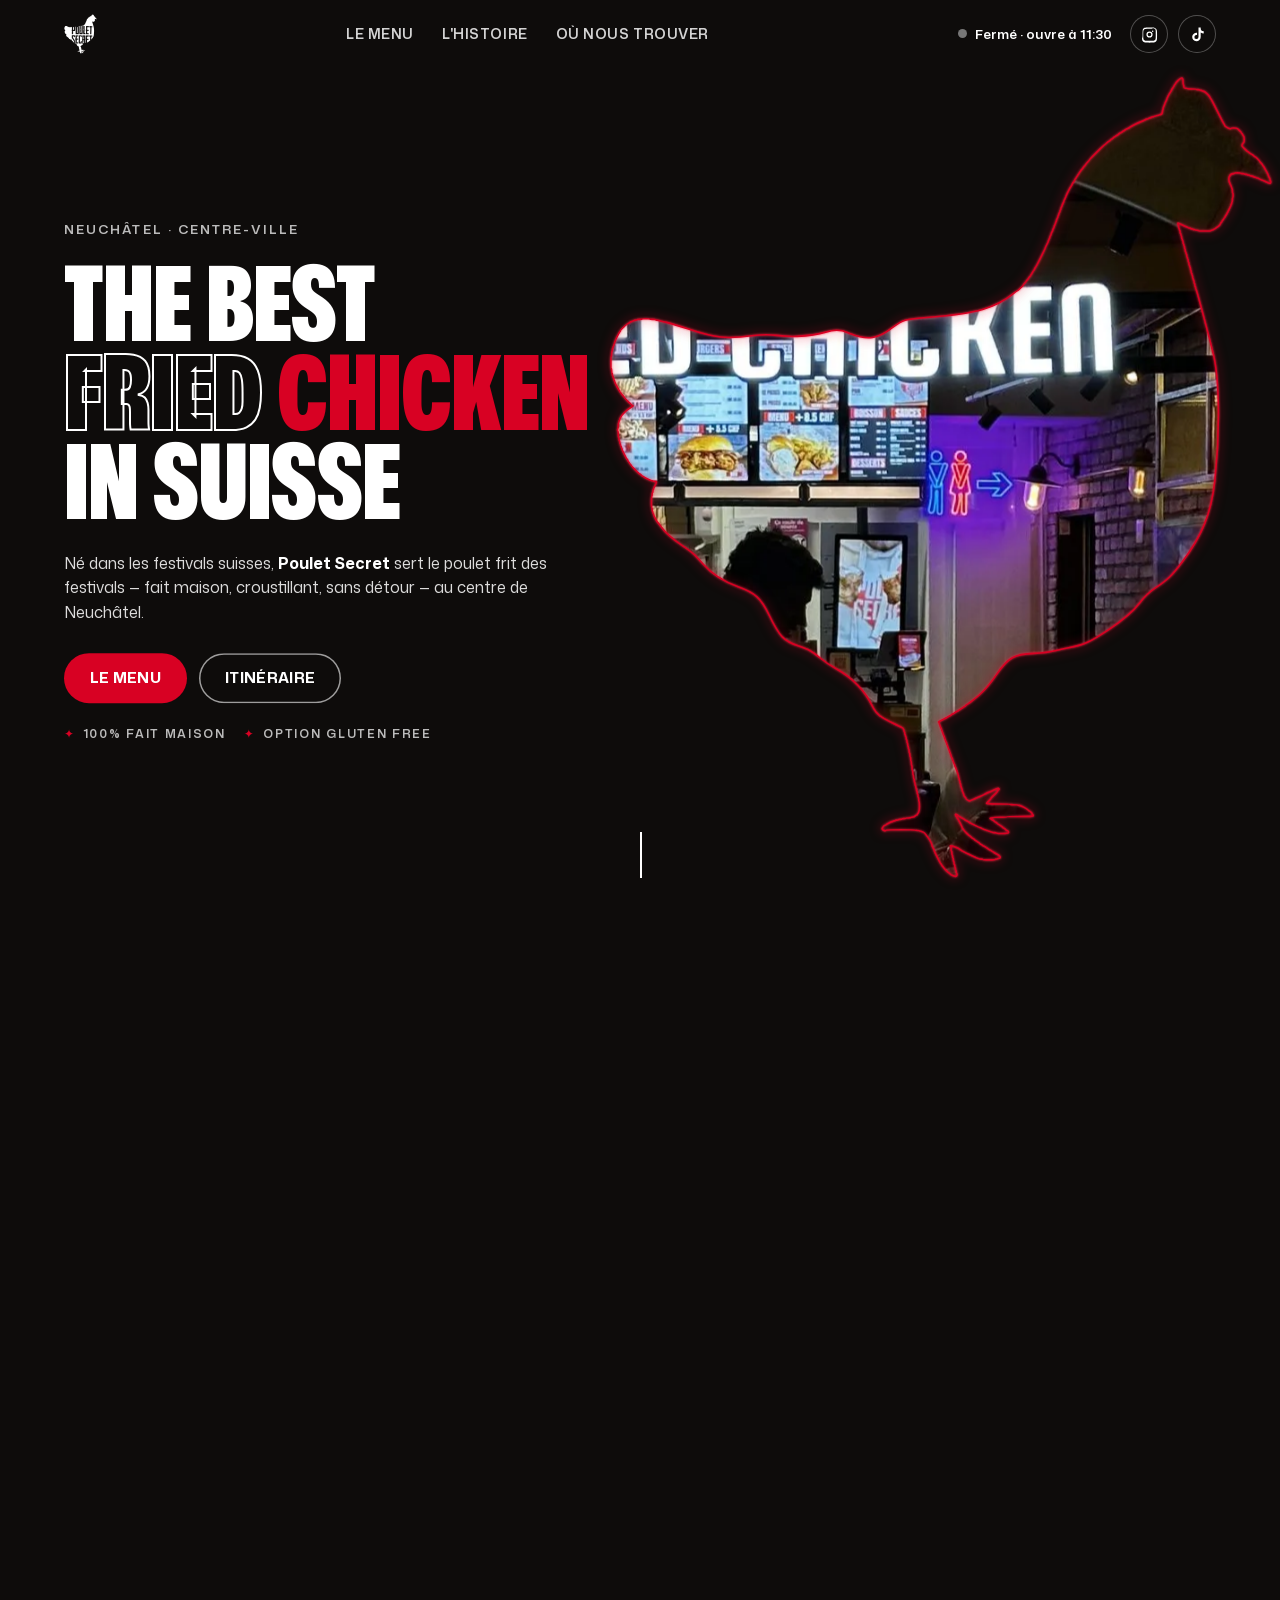
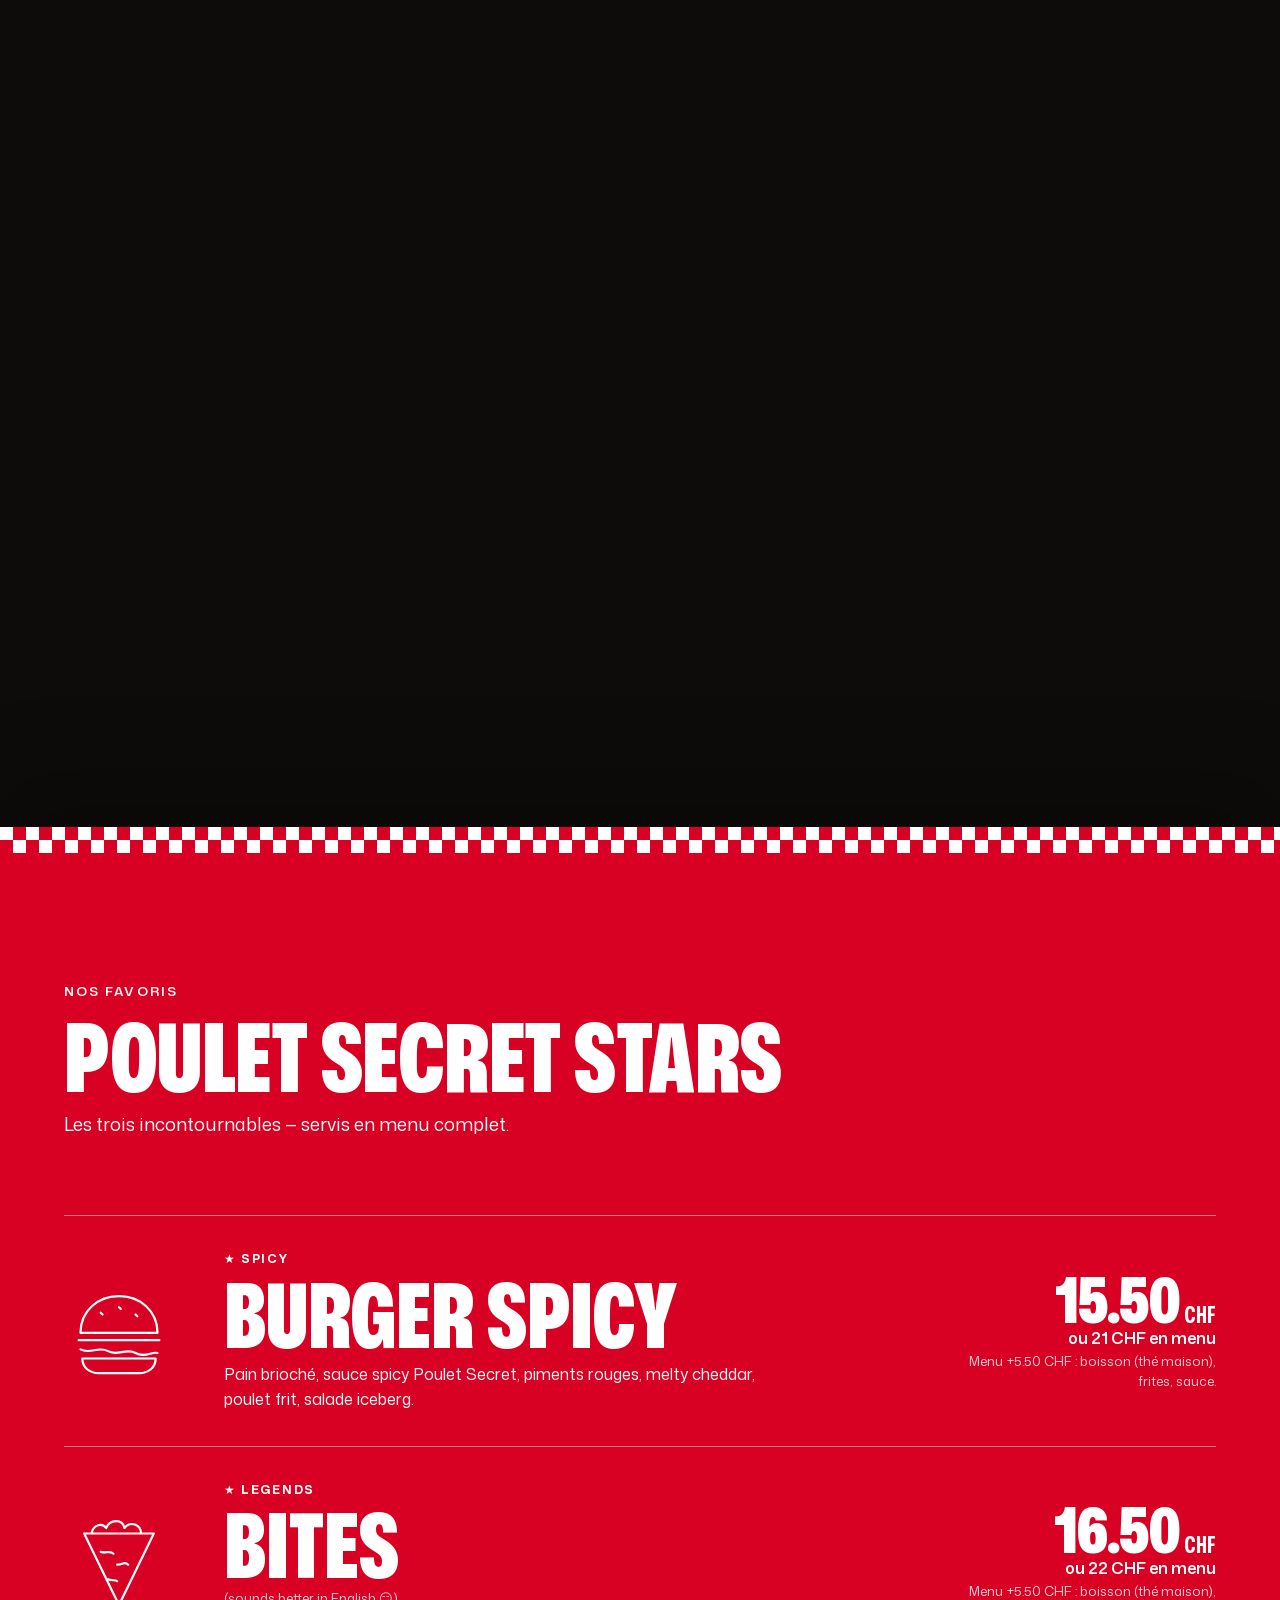
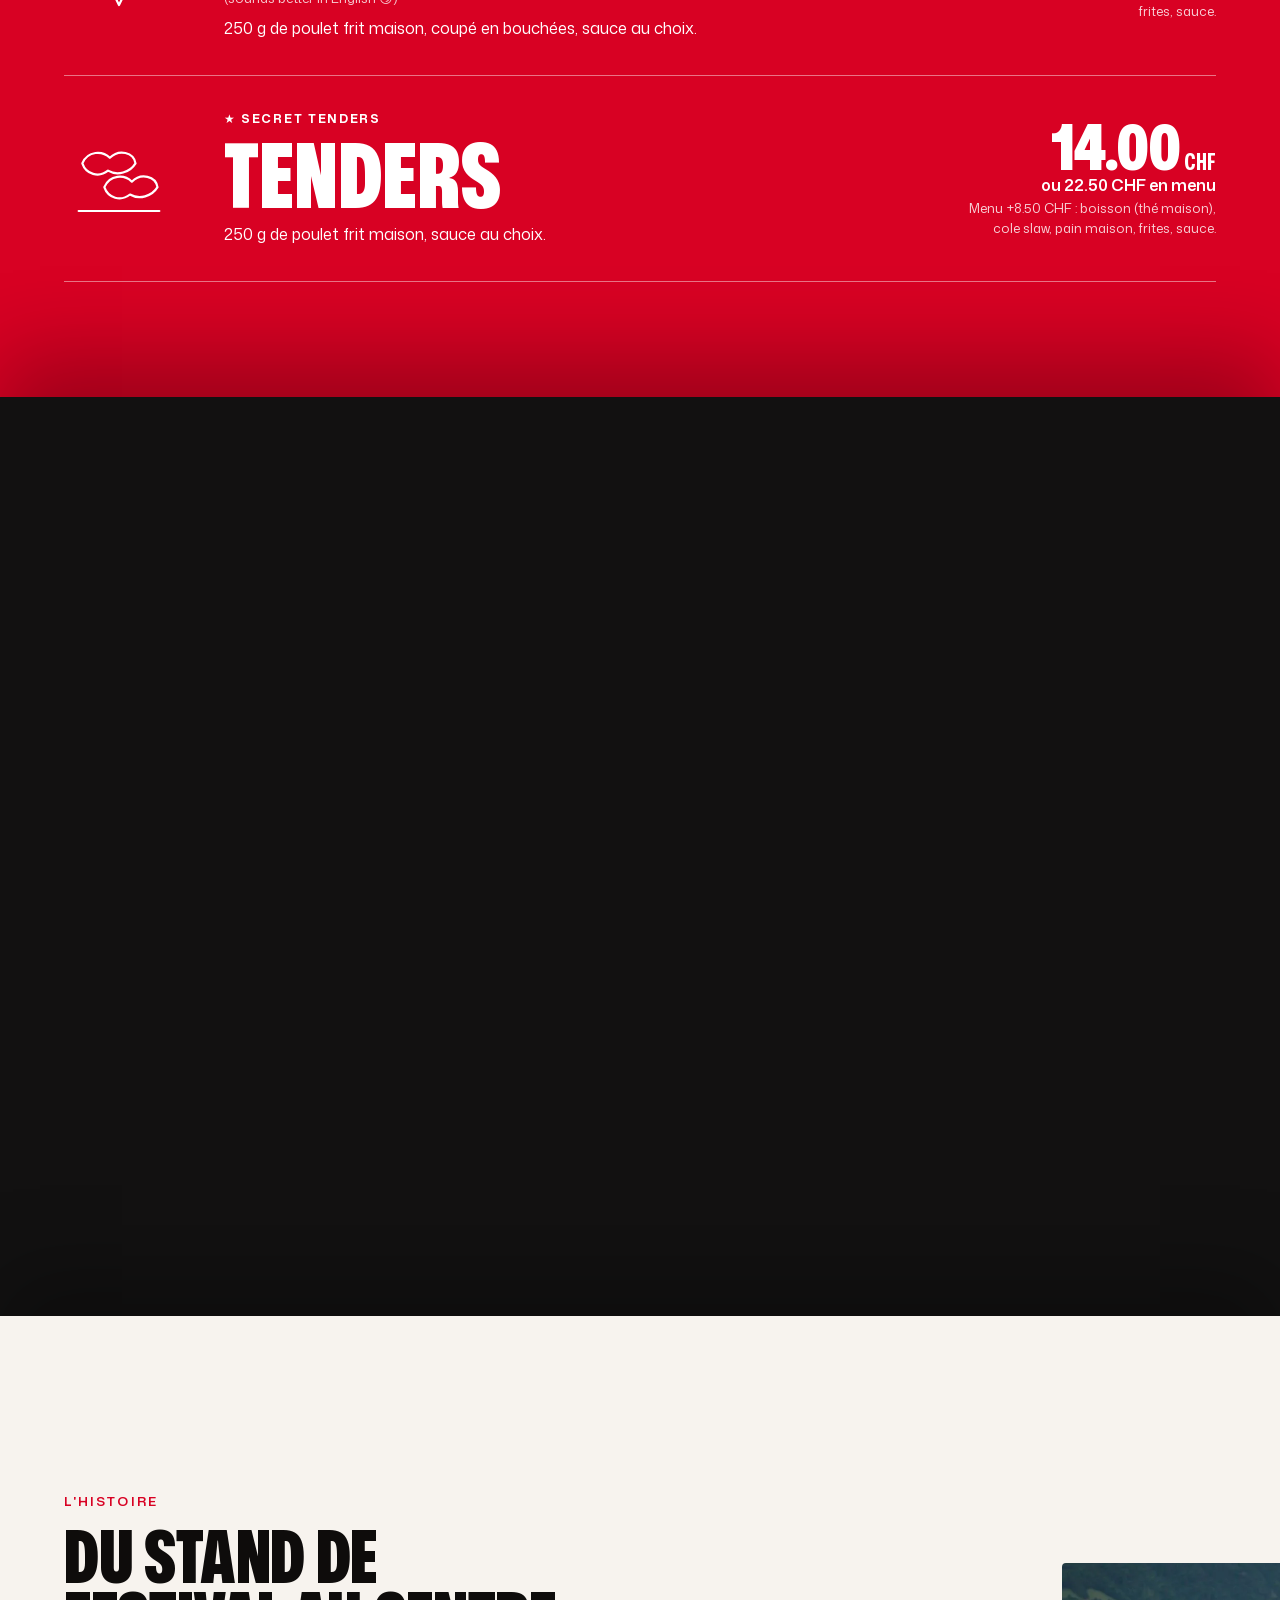
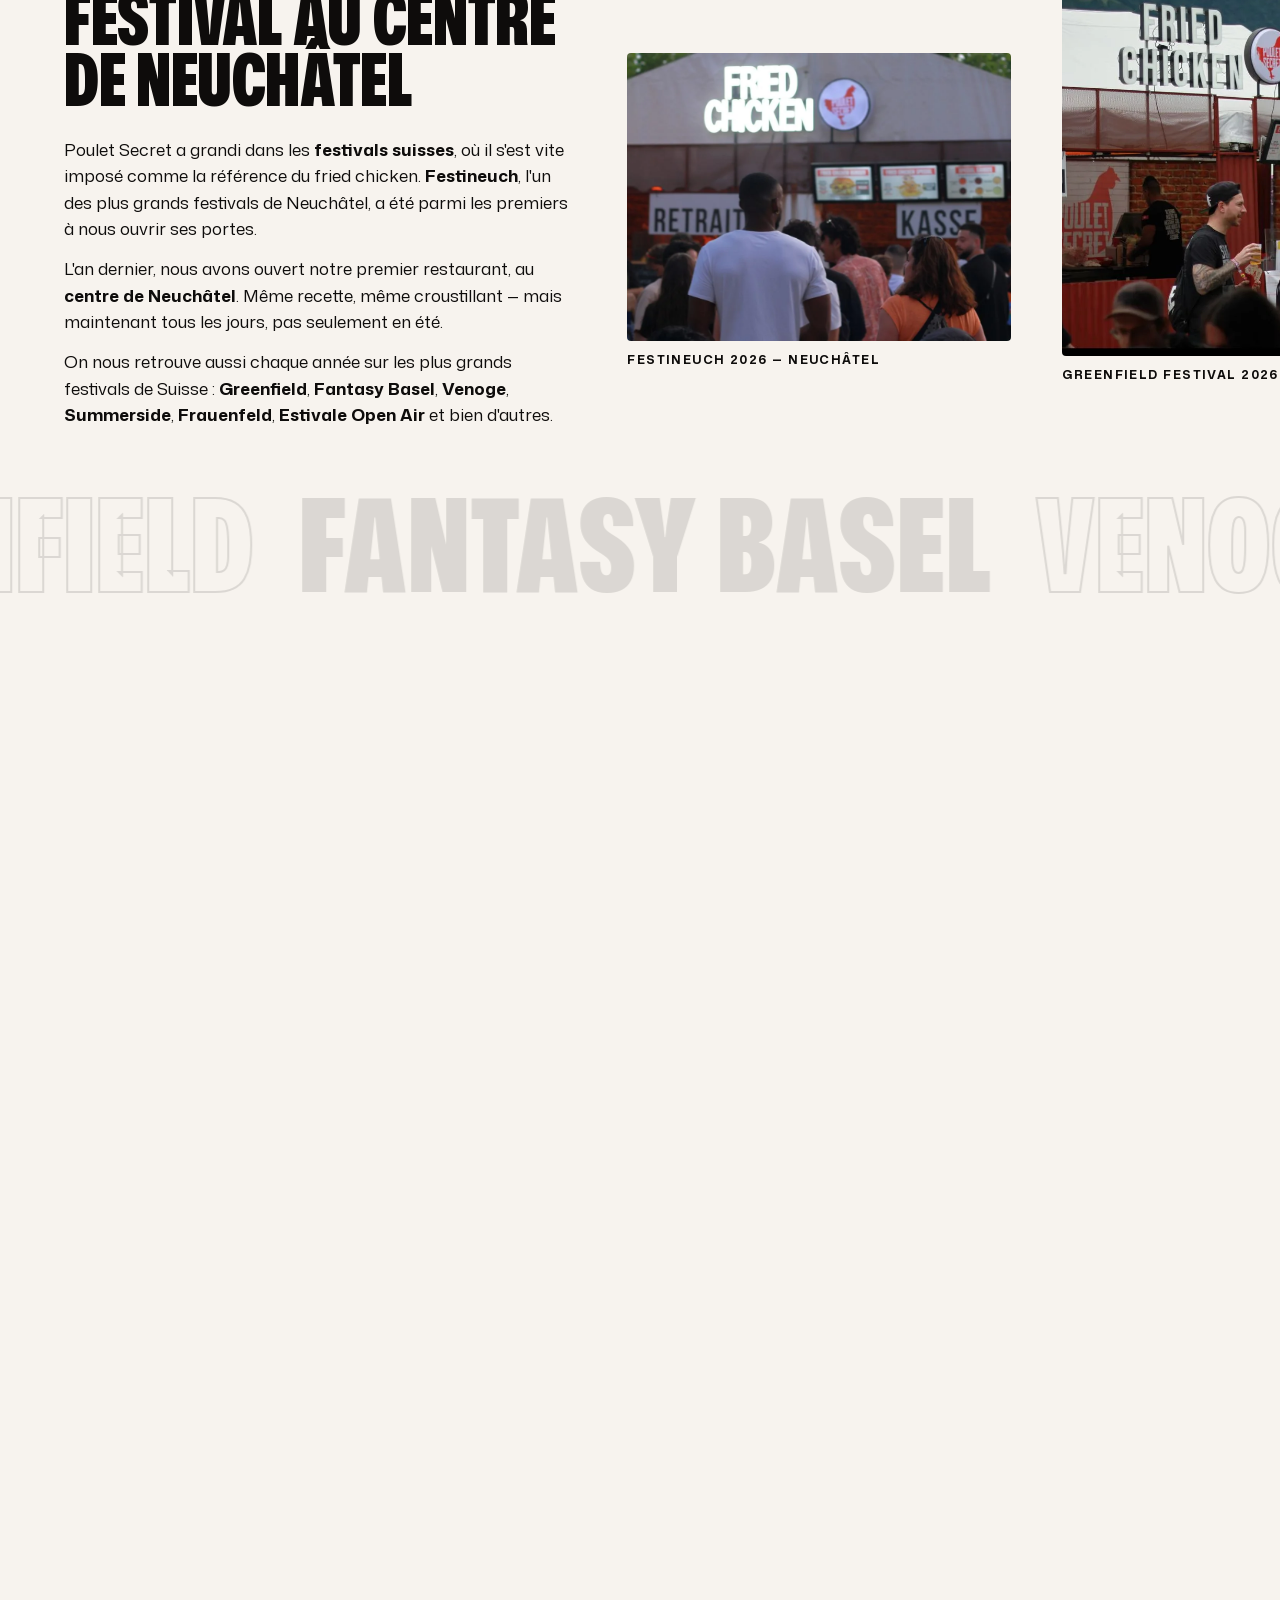
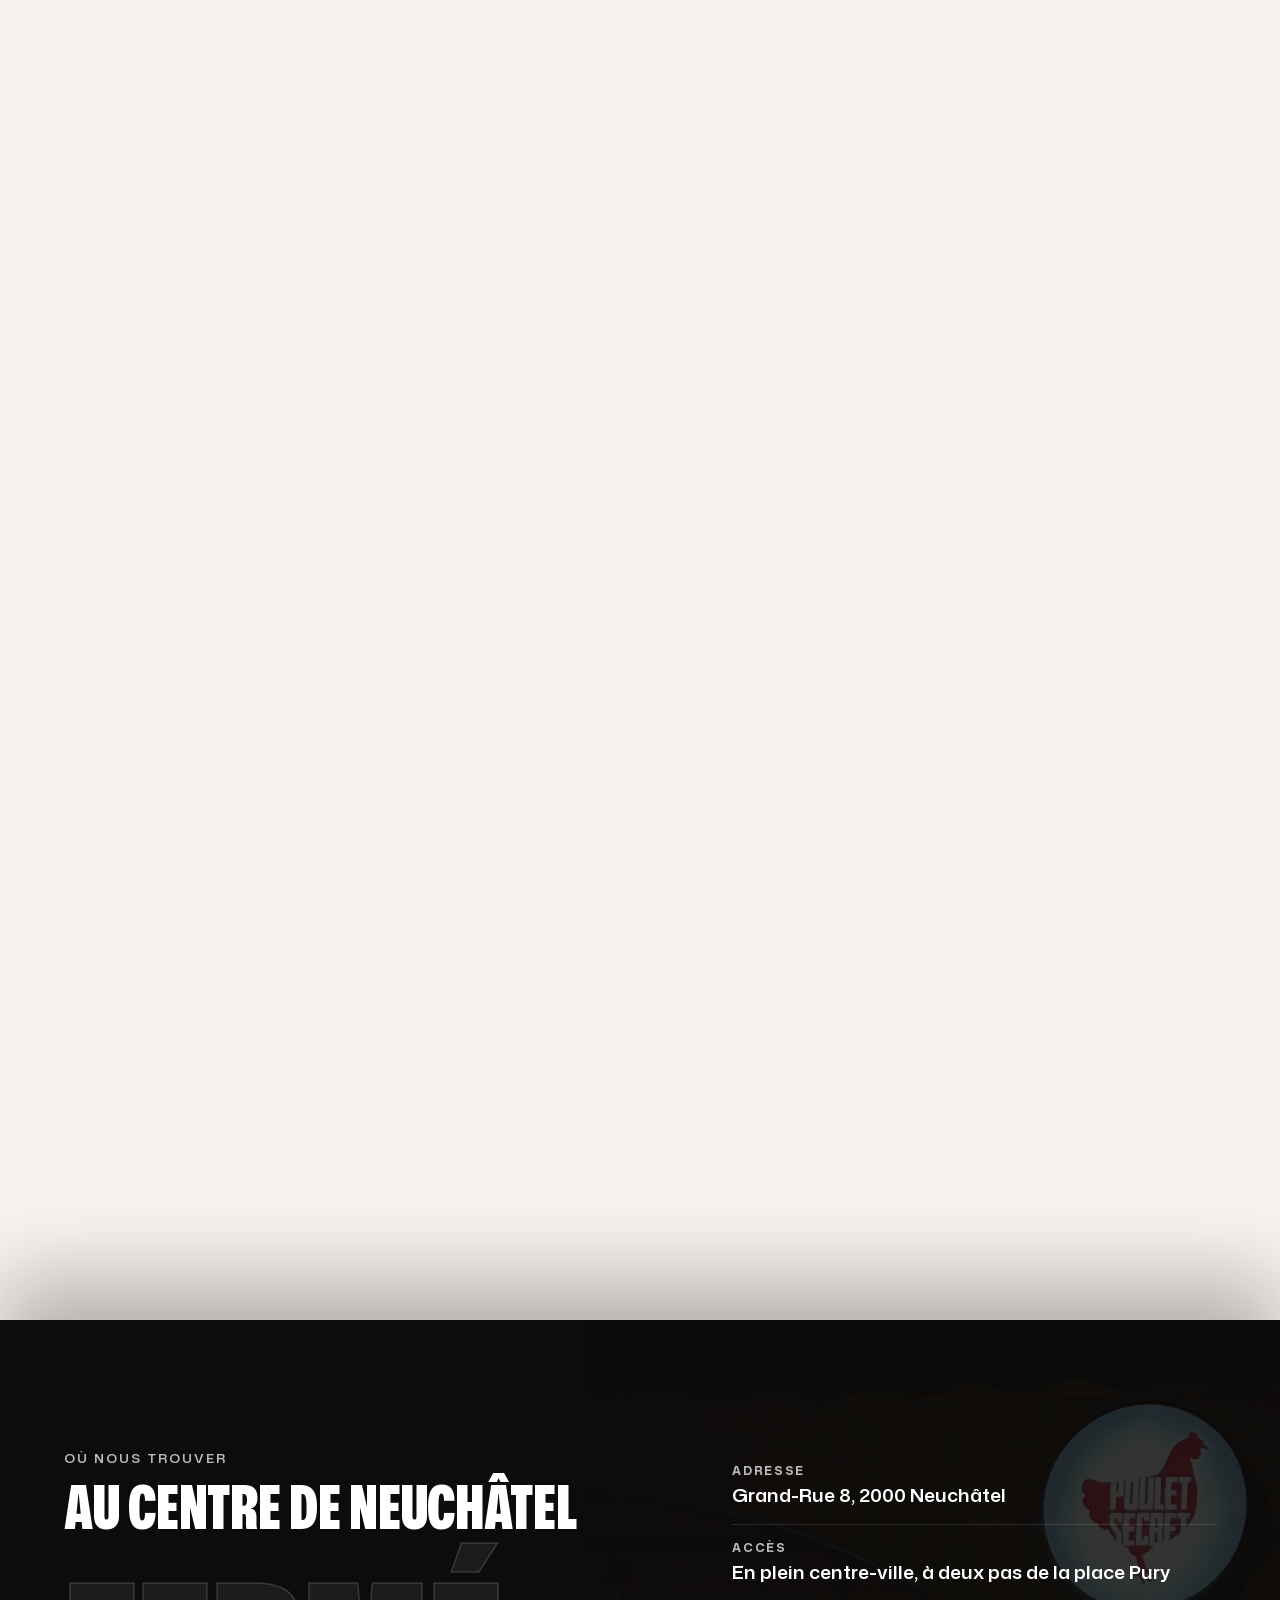
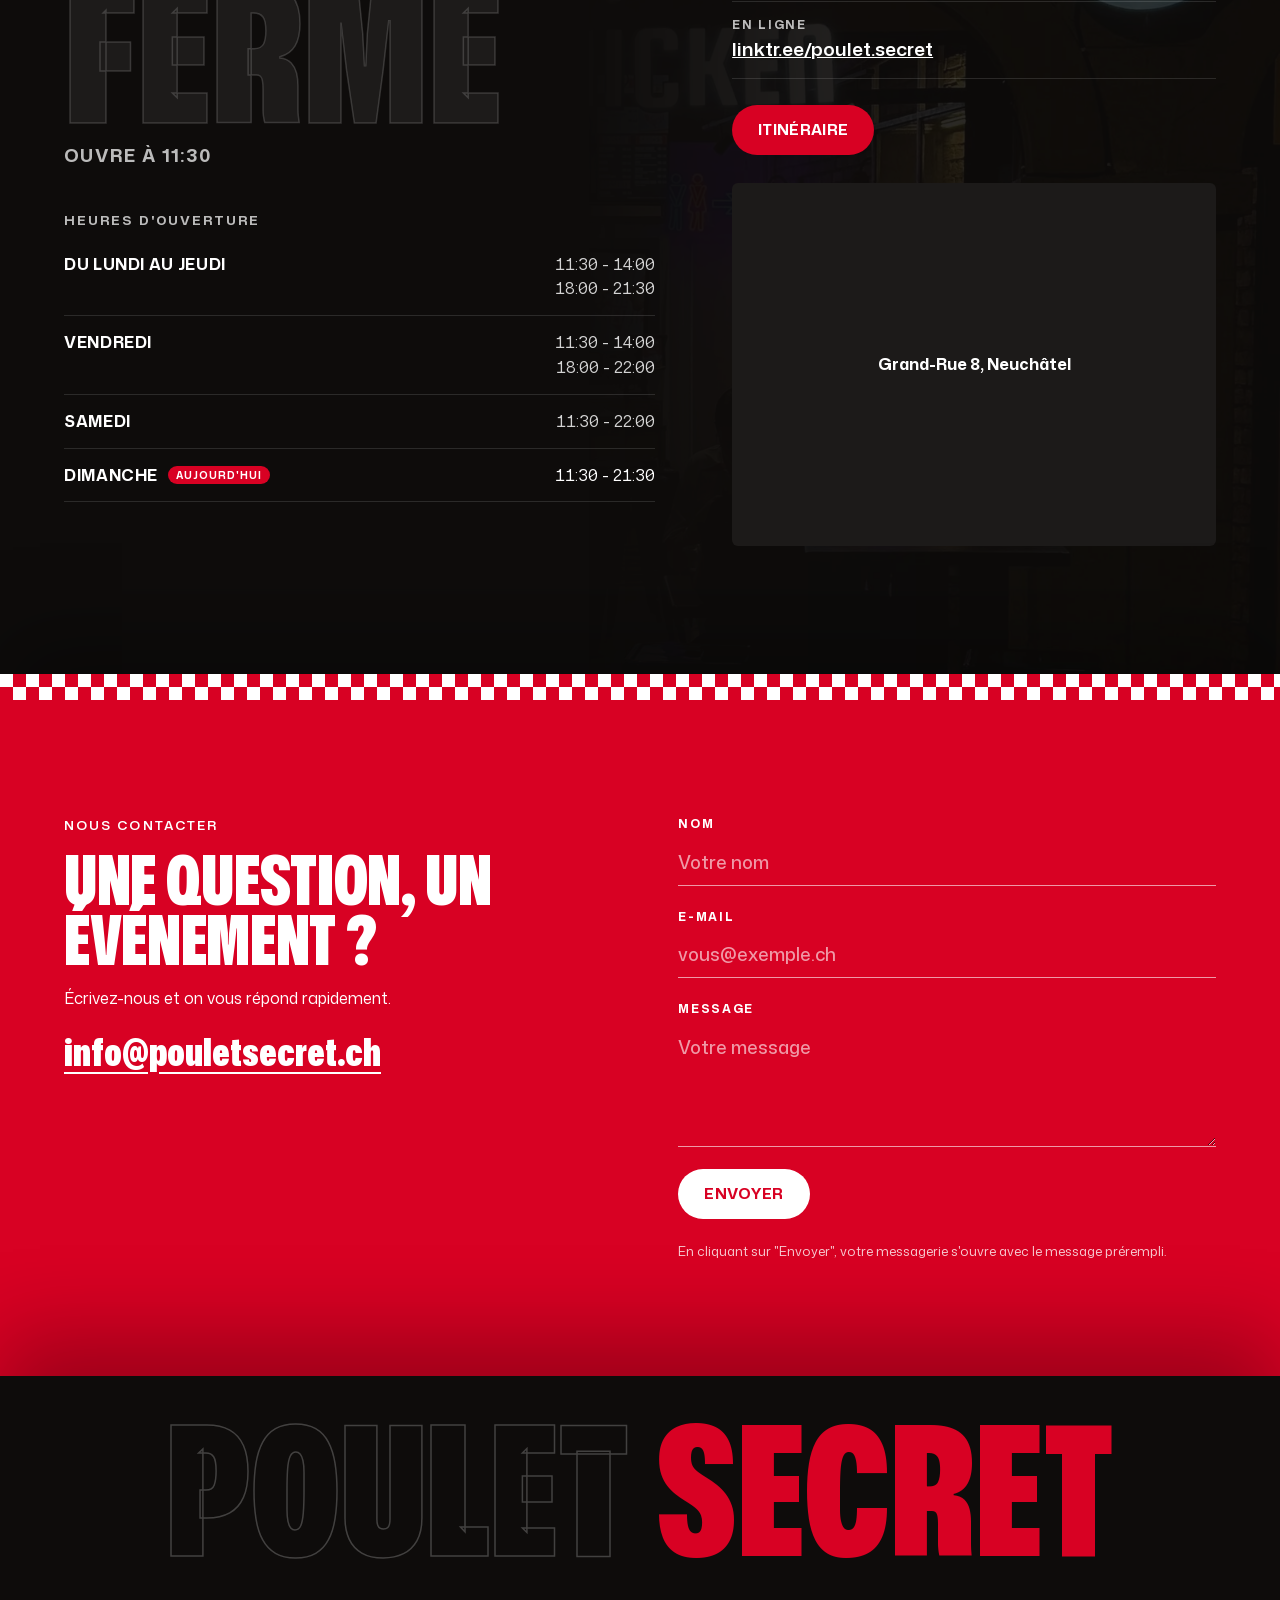
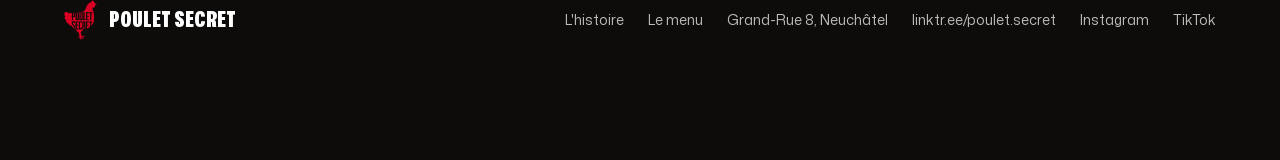
==== commit 1ea21d56: "Clean chicken silhouette (no stencil lettering) and fluid motion everywhere - hero window is the sol" ====
--- a/docs/index.html
+++ b/docs/index.html
@@ -17,7 +17,7 @@
 <link rel="apple-touch-icon" href="assets/img/apple-touch-icon.png">
 <link rel="preload" href="assets/fonts/MonaSans-latin.woff2" as="font" type="font/woff2" crossorigin>
 <link rel="preload" href="assets/img/p00.webp" as="image">
-<link rel="stylesheet" href="assets/styles.css?v=1">
+<link rel="stylesheet" href="assets/styles.css?v=2">
 <script>document.documentElement.classList.add('js'); window.__errs = []; addEventListener('error', e => window.__errs.push(String(e.message)));</script>
 <script type="application/ld+json">
 {"@context":"https://schema.org","@type":"Restaurant","name":"Poulet Secret","servesCuisine":"Fried chicken","priceRange":"CHF","image":"https://timoteoadrogue.github.io/poulet-secret/assets/img/og.jpg",
@@ -35,7 +35,7 @@
 <body>
 
 <svg width="0" height="0" style="position:absolute" aria-hidden="true">
-  <defs><path id="chk" vector-effect="non-scaling-stroke" transform="translate(0,2200) scale(0.1,-0.1)" d="M15563 21774 c-35 -35 -63 -69 -63 -77 0 -7 -9 -19 -20 -27 -11 -8 -20 -22 -20 -32 0 -10 -4 -18 -10 -18 -5 0 -10 -8 -10 -18 0 -10 -9 -24 -20 -32 -11 -8 -20 -22 -20 -32 0 -10 -4 -18 -10 -18 -5 0 -10 -9 -10 -20 0 -11 -4 -20 -10 -20 -5 0 -10 -8 -10 -18 0 -10 -9 -24 -20 -32 -11 -8 -20 -22 -20 -32 0 -10 -4 -18 -10 -18 -5 0 -10 -9 -10 -20 0 -11 -4 -20 -10 -20 -5 0 -10 -9 -10 -20 0 -11 -4 -20 -10 -20 -5 0 -10 -13 -10 -30 0 -16 -4 -30 -10 -30 -5 0 -10 -9 -10 -20 0 -11 -4 -20 -10 -20 -5 0 -10 -9 -10 -20 0 -11 -4 -20 -10 -20 -5 0 -10 -13 -10 -30 0 -16 -4 -30 -10 -30 -5 0 -10 -9 -10 -20 0 -11 -4 -20 -10 -20 -5 0 -10 -18 -10 -40 0 -22 -4 -40 -10 -40 -6 0 -10 -27 -10 -60 0 -53 -2 -60 -20 -60 -11 0 -20 -4 -20 -10 0 -5 -13 -10 -30 -10 -16 0 -30 -4 -30 -10 0 -5 -18 -10 -40 -10 -22 0 -40 -4 -40 -10 0 -5 -13 -10 -30 -10 -16 0 -30 -4 -30 -10 0 -5 -13 -10 -30 -10 -16 0 -30 -4 -30 -10 0 -5 -13 -10 -30 -10 -16 0 -30 -4 -30 -10 0 -5 -9 -10 -20 -10 -11 0 -20 -4 -20 -10 0 -5 -13 -10 -30 -10 -16 0 -30 -4 -30 -10 0 -5 -9 -10 -20 -10 -11 0 -20 -4 -20 -10 0 -5 -9 -10 -20 -10 -11 0 -20 -4 -20 -10 0 -5 -13 -10 -30 -10 -16 0 -30 -4 -30 -10 0 -5 -9 -10 -20 -10 -11 0 -20 -4 -20 -10 0 -5 -9 -10 -20 -10 -11 0 -20 -4 -20 -10 0 -5 -9 -10 -20 -10 -11 0 -20 -4 -20 -10 0 -5 -9 -10 -20 -10 -11 0 -20 -4 -20 -10 0 -5 -9 -10 -20 -10 -11 0 -20 -4 -20 -10 0 -5 -9 -10 -20 -10 -11 0 -20 -4 -20 -10 0 -5 -8 -10 -18 -10 -10 0 -24 -9 -32 -20 -8 -11 -22 -20 -32 -20 -10 0 -18 -4 -18 -10 0 -5 -9 -10 -20 -10 -11 0 -20 -4 -20 -10 0 -5 -8 -10 -18 -10 -10 0 -24 -9 -32 -20 -8 -11 -21 -20 -30 -20 -9 0 -22 -9 -30 -20 -8 -11 -22 -20 -32 -20 -10 0 -18 -4 -18 -10 0 -5 -7 -10 -16 -10 -9 0 -29 -13 -44 -30 -15 -16 -34 -30 -42 -30 -7 0 -20 -9 -28 -20 -8 -11 -21 -20 -28 -20 -8 0 -27 -13 -42 -30 -15 -16 -33 -30 -40 -30 -7 0 -25 -13 -40 -30 -15 -16 -33 -30 -40 -30 -6 0 -33 -22 -60 -50 -27 -27 -54 -50 -59 -50 -14 0 -401 -387 -401 -401 0 -5 -22 -32 -50 -59 -27 -27 -50 -54 -50 -60 0 -6 -18 -29 -40 -50 -22 -21 -40 -44 -40 -50 0 -7 -13 -25 -30 -40 -16 -15 -30 -34 -30 -42 0 -7 -9 -20 -20 -28 -11 -8 -20 -21 -20 -30 0 -9 -9 -22 -20 -30 -11 -8 -20 -21 -20 -30 0 -9 -9 -22 -20 -30 -11 -8 -20 -21 -20 -30 0 -9 -9 -22 -20 -30 -11 -8 -20 -22 -20 -32 0 -10 -4 -18 -10 -18 -5 0 -10 -8 -10 -18 0 -10 -9 -24 -20 -32 -11 -8 -20 -22 -20 -32 0 -10 -4 -18 -10 -18 -5 0 -10 -9 -10 -20 0 -11 -4 -20 -10 -20 -5 0 -10 -8 -10 -18 0 -10 -9 -24 -20 -32 -11 -8 -20 -22 -20 -32 0 -10 -4 -18 -10 -18 -5 0 -10 -9 -10 -20 0 -11 -4 -20 -10 -20 -5 0 -10 -9 -10 -20 0 -11 -4 -20 -10 -20 -5 0 -10 -9 -10 -20 0 -11 -4 -20 -10 -20 -5 0 -10 -9 -10 -20 0 -11 -4 -20 -10 -20 -5 0 -10 -13 -10 -30 0 -16 -4 -30 -10 -30 -5 0 -10 -9 -10 -20 0 -11 -4 -20 -10 -20 -5 0 -10 -9 -10 -20 0 -11 -4 -20 -10 -20 -5 0 -10 -13 -10 -30 0 -16 -4 -30 -10 -30 -5 0 -10 -9 -10 -20 0 -11 -4 -20 -10 -20 -5 0 -10 -13 -10 -30 0 -16 -4 -30 -10 -30 -5 0 -10 -9 -10 -20 0 -11 -4 -20 -10 -20 -5 0 -10 -13 -10 -30 0 -16 -4 -30 -10 -30 -5 0 -10 -13 -10 -30 0 -16 -4 -30 -10 -30 -5 0 -10 -9 -10 -20 0 -11 -4 -20 -10 -20 -5 0 -10 -13 -10 -30 0 -16 -4 -30 -10 -30 -5 0 -10 -13 -10 -30 0 -16 -4 -30 -10 -30 -5 0 -10 -9 -10 -20 0 -11 -4 -20 -10 -20 -5 0 -10 -13 -10 -30 0 -16 -4 -30 -10 -30 -5 0 -10 -13 -10 -30 0 -16 -4 -30 -10 -30 -5 0 -10 -9 -10 -20 0 -11 -4 -20 -10 -20 -5 0 -10 -13 -10 -30 0 -16 -4 -30 -10 -30 -5 0 -10 -9 -10 -20 0 -11 -4 -20 -10 -20 -5 0 -10 -13 -10 -30 0 -16 -4 -30 -10 -30 -5 0 -10 -9 -10 -20 0 -11 -4 -20 -10 -20 -5 0 -10 -13 -10 -30 0 -16 -4 -30 -10 -30 -5 0 -10 -9 -10 -20 0 -11 -4 -20 -10 -20 -5 0 -10 -13 -10 -30 0 -16 -4 -30 -10 -30 -5 0 -10 -9 -10 -20 0 -11 -4 -20 -10 -20 -5 0 -10 -13 -10 -30 0 -16 -4 -30 -10 -30 -5 0 -10 -9 -10 -20 0 -11 -4 -20 -10 -20 -5 0 -10 -9 -10 -20 0 -11 -4 -20 -10 -20 -5 0 -10 -9 -10 -20 0 -11 -4 -20 -10 -20 -5 0 -10 -13 -10 -30 0 -16 -4 -30 -10 -30 -5 0 -10 -9 -10 -20 0 -11 -4 -20 -10 -20 -5 0 -10 -9 -10 -20 0 -11 -4 -20 -10 -20 -5 0 -10 -9 -10 -20 0 -11 -4 -20 -10 -20 -5 0 -10 -9 -10 -20 0 -11 -4 -20 -10 -20 -5 0 -10 -9 -10 -20 0 -11 -4 -20 -10 -20 -5 0 -10 -9 -10 -20 0 -11 -4 -20 -10 -20 -5 0 -10 -9 -10 -20 0 -11 -4 -20 -10 -20 -5 0 -10 -9 -10 -20 0 -11 -4 -20 -10 -20 -5 0 -10 -9 -10 -20 0 -11 -4 -20 -10 -20 -5 0 -10 -9 -10 -20 0 -11 -4 -20 -10 -20 -5 0 -10 -9 -10 -20 0 -11 -4 -20 -10 -20 -5 0 -10 -8 -10 -18 0 -10 -9 -24 -20 -32 -11 -8 -20 -22 -20 -32 0 -10 -4 -18 -10 -18 -5 0 -10 -8 -10 -18 0 -10 -9 -24 -20 -32 -11 -8 -20 -22 -20 -32 0 -10 -4 -18 -10 -18 -5 0 -10 -8 -10 -18 0 -10 -9 -24 -20 -32 -11 -8 -20 -21 -20 -28 0 -8 -13 -27 -30 -42 -16 -15 -30 -33 -30 -40 0 -7 -13 -25 -30 -40 -16 -15 -30 -33 -30 -40 0 -6 -18 -29 -40 -50 -22 -21 -40 -43 -40 -49 0 -15 -226 -241 -241 -241 -6 0 -28 -18 -49 -40 -21 -22 -45 -40 -52 -40 -7 0 -20 -9 -28 -20 -8 -11 -21 -20 -30 -20 -9 0 -22 -9 -30 -20 -8 -11 -21 -20 -30 -20 -9 0 -22 -9 -30 -20 -8 -11 -22 -20 -32 -20 -10 0 -18 -4 -18 -10 0 -5 -9 -10 -20 -10 -11 0 -20 -4 -20 -10 0 -5 -9 -10 -20 -10 -11 0 -20 -4 -20 -10 0 -5 -9 -10 -20 -10 -11 0 -20 -4 -20 -10 0 -5 -9 -10 -20 -10 -11 0 -20 -4 -20 -10 0 -5 -9 -10 -20 -10 -11 0 -20 -4 -20 -10 0 -5 -9 -10 -20 -10 -11 0 -20 -4 -20 -10 0 -5 -13 -10 -30 -10 -16 0 -30 -4 -30 -10 0 -5 -9 -10 -20 -10 -11 0 -20 -4 -20 -10 0 -5 -13 -10 -30 -10 -16 0 -30 -4 -30 -10 0 -5 -13 -10 -30 -10 -16 0 -30 -4 -30 -10 0 -5 -13 -10 -30 -10 -16 0 -30 -4 -30 -10 0 -5 -13 -10 -30 -10 -16 0 -30 -4 -30 -10 0 -5 -18 -10 -40 -10 -22 0 -40 -4 -40 -10 0 -5 -18 -10 -40 -10 -22 0 -40 -4 -40 -10 0 -5 -22 -10 -50 -10 -27 0 -50 -4 -50 -10 0 -5 -22 -10 -50 -10 -27 0 -50 -4 -50 -10 0 -6 -27 -10 -60 -10 -33 0 -60 -4 -60 -10 0 -6 -30 -10 -70 -10 -40 0 -70 -4 -70 -10 0 -6 -33 -10 -80 -10 -47 0 -80 -4 -80 -10 0 -6 -40 -10 -100 -10 -60 0 -100 -4 -100 -10 0 -6 -53 -10 -140 -10 -87 0 -140 -4 -140 -10 0 -6 -43 -10 -110 -10 -114 0 -120 -2 -96 -26 17 -16 46 -19 46 -4 0 6 5 10 10 10 6 0 10 -9 10 -20 0 -23 34 -28 44 -7 5 10 7 10 12 0 7 -16 144 -18 144 -3 0 6 18 10 40 10 33 0 40 -3 40 -20 0 -16 7 -20 30 -20 28 0 30 -2 30 -40 0 -22 5 -40 10 -40 6 0 10 -67 10 -180 0 -113 -4 -180 -10 -180 -5 0 -10 -9 -10 -20 0 -11 5 -20 10 -20 6 0 10 -80 10 -220 0 -140 -4 -220 -10 -220 -6 0 -10 -30 -10 -70 0 -40 4 -70 10 -70 6 0 10 -13 10 -30 0 -23 -4 -30 -20 -30 -27 0 -27 -50 0 -70 23 -16 32 -530 10 -530 -5 0 -10 14 -10 30 0 17 -4 30 -10 30 -5 0 -10 9 -10 20 0 11 -4 20 -10 20 -5 0 -10 14 -10 30 0 17 5 30 10 30 6 0 10 5 10 10 0 6 -9 10 -20 10 -17 0 -20 -7 -20 -40 0 -22 -4 -40 -10 -40 -5 0 -10 -9 -10 -20 0 -11 5 -20 10 -20 6 0 10 -27 10 -60 0 -33 -4 -60 -10 -60 -5 0 -10 -18 -10 -40 0 -22 5 -40 10 -40 6 0 10 -18 10 -39 0 -22 5 -42 13 -44 9 -4 9 -8 -2 -15 -12 -9 -12 -13 2 -26 17 -18 47 -21 47 -6 0 6 5 10 10 10 6 0 10 -90 10 -250 0 -160 -4 -250 -10 -250 -5 0 -10 -9 -10 -20 0 -11 -4 -20 -10 -20 -5 0 -10 -13 -10 -30 0 -16 5 -30 10 -30 6 0 10 -123 10 -350 0 -350 0 -350 -30 -350 -23 0 -30 -4 -30 -20 0 -16 7 -20 30 -20 17 0 30 -4 30 -10 0 -5 -4 -10 -10 -10 -5 0 -10 -9 -10 -20 0 -11 -4 -20 -10 -20 -5 0 -10 -13 -10 -30 0 -16 -4 -30 -10 -30 -5 0 -10 -13 -10 -30 0 -23 -4 -30 -20 -30 -11 0 -20 -4 -20 -10 0 -5 5 -10 10 -10 6 0 10 -27 10 -60 0 -53 -2 -60 -20 -60 -32 0 -23 -27 25 -75 42 -42 48 -45 99 -45 34 0 57 -5 60 -12 5 -10 7 -10 12 0 7 15 244 18 244 2 0 -5 18 -10 40 -10 44 0 50 -8 20 -30 -11 -8 -20 -22 -20 -32 0 -13 -8 -18 -30 -18 -23 0 -30 -4 -30 -20 0 -17 7 -20 39 -20 22 0 41 -5 43 -12 12 -36 78 61 78 114 0 42 4 57 20 68 12 8 20 26 20 42 0 21 -5 28 -20 28 -19 0 -20 7 -20 140 0 87 4 140 10 140 6 0 10 14 10 30 0 17 -4 30 -10 30 -5 0 -10 9 -10 20 0 11 5 20 10 20 6 0 10 14 10 30 0 17 -4 30 -10 30 -5 0 -10 18 -10 40 0 22 5 40 10 40 6 0 10 23 10 50 0 28 5 50 10 50 6 0 10 -4 10 -10 0 -5 14 -10 30 -10 17 0 30 5 30 10 0 6 -4 10 -10 10 -5 0 -10 9 -10 20 0 13 7 20 20 20 11 0 20 5 20 10 0 6 -4 10 -10 10 -5 0 -10 14 -10 30 0 17 5 30 10 30 20 0 9 33 -20 60 -29 27 -40 60 -20 60 6 0 10 9 10 20 0 11 -4 20 -10 20 -6 0 -10 27 -10 60 0 53 -2 60 -20 60 -13 0 -20 -7 -20 -20 0 -11 -4 -20 -10 -20 -6 0 -10 30 -10 70 0 40 4 70 10 70 6 0 10 40 10 99 0 70 4 101 13 105 10 5 10 7 0 12 -9 4 -13 31 -13 84 0 53 4 80 13 84 10 5 10 7 0 12 -15 7 -18 64 -3 64 6 0 10 9 10 20 0 11 -4 20 -10 20 -6 0 -10 63 -10 170 0 107 4 170 10 170 6 0 10 40 10 100 0 60 -4 100 -10 100 -5 0 -10 9 -10 20 0 11 5 20 10 20 15 0 12 77 -2 84 -10 5 -10 7 0 12 9 4 12 47 12 164 0 117 3 160 13 164 10 5 10 7 0 12 -7 3 -13 14 -13 24 0 10 6 21 13 24 10 5 10 7 0 12 -23 11 -17 157 7 174 24 17 27 50 4 50 -8 0 -22 6 -30 14 -16 17 -19 46 -4 46 6 0 10 -9 10 -20 0 -13 7 -20 20 -20 17 0 20 7 20 40 0 40 -31 60 -43 28 -2 -8 -8 -9 -13 -4 -5 5 -4 11 4 13 6 3 12 18 12 34 0 16 5 29 10 29 6 0 10 9 10 20 0 11 -4 20 -10 20 -5 0 -10 14 -10 30 0 17 5 30 10 30 6 0 10 9 10 20 0 11 -4 20 -10 20 -5 0 -10 9 -10 20 0 11 5 20 10 20 6 0 10 27 10 60 0 33 4 60 10 60 6 0 10 37 10 90 0 83 -1 90 -20 90 -16 0 -20 7 -20 30 0 17 5 30 10 30 6 0 10 7 10 16 0 22 32 53 38 36 4 -14 62 -17 62 -2 0 6 27 10 60 10 33 0 60 -4 60 -10 0 -5 14 -10 30 -10 17 0 30 5 30 10 0 6 30 10 70 10 40 0 70 -4 70 -10 0 -6 27 -10 60 -10 53 0 60 -2 60 -20 0 -11 5 -20 10 -20 6 0 10 5 10 10 0 6 9 10 20 10 16 0 20 -7 20 -30 0 -27 3 -30 30 -30 30 0 30 0 30 -59 0 -38 5 -61 13 -65 10 -5 10 -7 0 -12 -10 -4 -13 -47 -13 -165 0 -99 -4 -159 -10 -159 -5 0 -10 -18 -10 -40 0 -22 5 -40 10 -40 6 0 10 -18 10 -40 0 -22 -4 -40 -10 -40 -5 0 -10 -18 -10 -40 0 -22 5 -40 10 -40 6 0 10 -30 10 -70 0 -40 -4 -70 -10 -70 -15 0 -13 -117 3 -124 10 -5 10 -7 0 -12 -15 -7 -17 -44 -3 -44 6 0 10 -18 10 -40 0 -22 -4 -40 -10 -40 -5 0 -10 -9 -10 -20 0 -11 5 -20 10 -20 6 0 10 -4 10 -10 0 -5 -9 -10 -20 -10 -13 0 -20 -7 -20 -20 0 -12 7 -20 16 -20 8 0 22 -6 30 -14 16 -17 19 -66 4 -66 -5 0 -10 -18 -10 -40 0 -22 5 -40 10 -40 6 0 10 -9 10 -20 0 -11 -4 -20 -10 -20 -15 0 -12 -57 3 -64 10 -5 10 -7 0 -12 -7 -3 -13 -18 -13 -34 0 -16 -6 -31 -12 -34 -10 -5 -10 -7 0 -12 15 -7 18 -244 2 -244 -5 0 -10 -13 -10 -30 0 -16 5 -30 10 -30 6 0 10 -40 10 -100 0 -60 -4 -100 -10 -100 -5 0 -10 -13 -10 -30 0 -16 5 -30 10 -30 6 0 10 -22 10 -50 0 -27 -4 -50 -10 -50 -5 0 -10 -9 -10 -20 0 -11 5 -20 10 -20 6 0 10 -60 10 -160 0 -100 -4 -160 -10 -160 -6 0 -10 -67 -10 -180 0 -113 -4 -180 -10 -180 -5 0 -10 -13 -10 -30 0 -16 5 -30 10 -30 6 0 10 -18 10 -40 0 -22 -4 -40 -10 -40 -6 0 -10 -47 -10 -120 0 -73 -4 -120 -10 -120 -5 0 -10 -13 -10 -30 0 -16 5 -30 10 -30 6 0 10 -13 10 -30 0 -16 -4 -30 -10 -30 -5 0 -10 -13 -10 -30 0 -16 5 -30 10 -30 6 0 10 -37 10 -90 0 -53 -4 -90 -10 -90 -14 0 -12 -37 3 -44 10 -5 10 -7 0 -12 -9 -4 -13 -35 -13 -104 0 -69 -4 -100 -12 -103 -10 -4 -9 -8 2 -17 11 -9 12 -13 3 -17 -7 -2 -13 -13 -13 -23 0 -10 6 -21 13 -24 10 -5 10 -7 0 -12 -7 -3 -13 -22 -13 -43 0 -25 -6 -41 -20 -51 -11 -8 -20 -20 -20 -27 0 -19 -106 -123 -125 -123 -8 0 -15 -4 -15 -10 0 -5 -18 -10 -40 -10 -22 0 -40 -4 -40 -10 0 -5 -22 -10 -50 -10 -27 0 -50 -4 -50 -10 0 -6 -57 -10 -150 -10 -93 0 -150 4 -150 10 0 6 -13 10 -30 10 -16 0 -30 -4 -30 -10 0 -5 -9 -10 -20 -10 -11 0 -20 5 -20 10 0 6 -40 10 -100 10 -60 0 -100 4 -100 10 0 14 -37 12 -44 -2 -5 -10 -7 -10 -12 0 -7 15 -184 17 -184 2 0 -5 -9 -10 -20 -10 -11 0 -20 5 -20 10 0 6 -40 10 -100 10 -60 0 -100 -4 -100 -10 0 -6 -27 -10 -60 -10 -33 0 -60 4 -60 10 0 14 -38 12 -43 -2 -3 -9 -11 -6 -24 10 -11 12 -26 22 -32 22 -24 0 -141 129 -141 155 0 14 -4 25 -10 25 -6 0 -10 37 -10 90 0 53 -4 90 -10 90 -5 0 -10 18 -10 40 0 38 2 40 30 40 17 0 30 5 30 10 0 6 -4 10 -10 10 -5 0 -10 9 -10 20 0 22 -16 27 -23 8 -2 -8 -8 -9 -13 -4 -5 5 -4 11 4 13 16 6 16 40 0 47 -10 5 -10 7 0 12 16 7 16 41 0 48 -10 5 -10 7 0 12 6 3 12 23 12 44 0 21 -6 41 -12 44 -10 5 -10 7 0 12 14 7 16 44 2 44 -6 0 -10 33 -10 80 0 47 4 80 10 80 6 0 10 33 10 80 0 47 -4 80 -10 80 -5 0 -10 9 -10 20 0 11 5 20 10 20 14 0 12 37 -2 44 -10 5 -10 7 0 12 8 4 12 29 12 75 0 39 4 69 10 69 15 0 13 157 -2 164 -10 5 -10 7 0 12 14 7 17 64 2 64 -6 0 -10 30 -10 70 0 40 4 70 10 70 6 0 10 36 10 89 0 62 4 91 13 95 9 5 10 7 0 12 -17 7 -19 1004 -3 1004 6 0 10 9 10 20 0 11 -4 20 -10 20 -15 0 -12 57 3 64 10 5 10 7 0 12 -15 7 -18 64 -3 64 6 0 10 93 10 260 0 167 4 260 10 260 6 0 10 9 10 20 0 11 -4 20 -10 20 -6 0 -10 117 -10 330 0 213 4 330 10 330 6 0 10 9 10 20 0 11 5 20 10 20 6 0 10 14 10 30 0 30 14 40 24 18 5 -10 7 -10 12 0 3 6 14 12 25 12 10 0 19 5 19 10 0 6 -33 10 -80 10 -47 0 -80 -4 -80 -10 0 -6 -43 -10 -110 -10 -67 0 -110 -4 -110 -10 0 -6 -30 -10 -70 -10 -63 0 -70 -2 -70 -20 0 -11 5 -20 10 -20 6 0 10 5 10 10 0 6 9 10 20 10 13 0 20 -7 20 -20 0 -11 5 -20 10 -20 6 0 10 -9 10 -20 0 -11 5 -20 10 -20 6 0 10 -13 10 -30 0 -16 5 -30 10 -30 6 0 10 -13 10 -30 0 -16 5 -30 10 -30 6 0 10 -130 10 -370 0 -240 -4 -370 -10 -370 -5 0 -10 -18 -10 -40 0 -22 5 -40 10 -40 6 0 10 -9 10 -20 0 -11 -4 -20 -10 -20 -5 0 -10 -9 -10 -20 0 -11 5 -20 10 -20 6 0 10 -43 10 -110 0 -67 -4 -110 -10 -110 -5 0 -10 -9 -10 -20 0 -11 5 -20 10 -20 6 0 10 -13 10 -30 0 -16 -4 -30 -10 -30 -16 0 -13 -317 3 -324 10 -5 9 -7 0 -12 -8 -4 -13 -27 -13 -65 0 -33 -4 -59 -10 -59 -5 0 -10 -9 -10 -20 0 -11 5 -20 10 -20 6 0 10 -9 10 -20 0 -11 -4 -20 -10 -20 -5 0 -10 -13 -10 -30 0 -16 -4 -30 -10 -30 -6 0 -10 -30 -10 -70 0 -40 4 -70 10 -70 14 0 12 -37 -2 -44 -10 -5 -10 -7 0 -12 6 -3 12 -23 12 -45 0 -21 5 -39 10 -39 6 0 10 -22 10 -50 0 -27 -4 -50 -10 -50 -5 0 -10 -13 -10 -30 0 -16 5 -30 10 -30 6 0 10 -22 10 -50 0 -27 -4 -50 -10 -50 -6 0 -10 -30 -10 -70 0 -40 4 -70 10 -70 6 0 10 -9 10 -20 0 -11 -4 -20 -10 -20 -5 0 -10 -9 -10 -20 0 -11 5 -20 10 -20 6 0 10 -22 10 -50 0 -27 -4 -50 -10 -50 -6 0 -10 -106 -10 -299 0 -230 -3 -301 -12 -304 -10 -4 -9 -8 2 -17 11 -9 12 -13 3 -17 -10 -3 -13 -72 -13 -294 0 -186 -4 -289 -10 -289 -5 0 -10 -13 -10 -30 0 -16 -4 -30 -10 -30 -5 0 -10 -11 -10 -25 0 -28 -118 -155 -145 -155 -8 0 -15 -4 -15 -10 0 -5 -9 -10 -20 -10 -11 0 -20 -4 -20 -10 0 -5 -9 -10 -20 -10 -11 0 -20 -4 -20 -10 0 -6 -133 -10 -380 -10 -247 0 -380 4 -380 10 0 6 -13 10 -30 10 -16 0 -30 -4 -30 -10 0 -5 -9 -10 -20 -10 -11 0 -20 5 -20 10 0 15 -57 12 -64 -2 -5 -10 -7 -10 -12 0 -7 14 -64 17 -64 2 0 -6 -33 -10 -80 -10 -47 0 -80 4 -80 10 0 6 -18 10 -40 10 -22 0 -40 5 -40 10 0 6 -13 10 -30 10 -16 0 -30 5 -30 10 0 6 -9 10 -20 10 -11 0 -20 5 -20 10 0 6 -7 10 -15 10 -26 0 -125 107 -125 135 0 14 -4 25 -10 25 -5 0 -10 9 -10 20 0 11 -4 20 -10 20 -5 0 -10 9 -10 20 0 11 -4 20 -10 20 -16 0 -13 377 3 384 10 5 10 7 0 12 -16 7 -19 224 -3 224 6 0 10 9 10 20 0 11 -4 20 -10 20 -5 0 -10 9 -10 20 0 11 5 20 10 20 6 0 10 18 10 40 0 22 -4 40 -10 40 -6 0 -10 77 -10 210 0 133 4 210 10 210 6 0 10 -4 10 -10 0 -5 5 -10 10 -10 6 0 10 23 10 50 0 28 -4 50 -10 50 -6 0 -10 67 -10 180 0 113 -4 180 -10 180 -5 0 -10 18 -10 40 0 22 5 40 10 40 6 0 10 60 10 160 0 100 4 160 10 160 6 0 10 9 10 20 0 11 -4 20 -10 20 -5 0 -10 9 -10 20 0 11 5 20 10 20 6 0 10 18 10 40 0 22 -4 40 -10 40 -15 0 -12 77 3 84 10 5 10 7 0 12 -9 4 -13 31 -13 84 0 54 -4 80 -12 83 -8 2 -9 8 -4 13 5 5 11 4 13 -3 3 -7 13 -13 24 -13 17 0 19 8 19 100 0 100 0 100 -30 100 -29 0 -30 1 -30 50 0 28 5 50 10 50 6 0 10 14 10 30 0 23 4 30 20 30 13 0 20 7 20 20 0 13 -7 20 -20 20 -17 0 -20 7 -20 40 0 33 3 40 20 40 17 0 20 7 20 40 0 33 -3 40 -20 40 -13 0 -20 7 -20 18 0 10 9 24 20 32 11 8 20 18 20 22 0 4 -9 8 -20 8 -16 0 -20 7 -20 30 0 17 5 30 10 30 6 0 10 9 10 20 0 11 5 20 10 20 6 0 10 9 10 20 0 11 -4 20 -10 20 -6 0 -10 66 -10 179 0 134 -3 181 -12 185 -10 5 -10 7 0 12 14 7 17 64 2 64 -5 0 -10 18 -10 40 0 22 5 40 10 40 6 0 10 30 10 70 l0 70 -70 0 c-40 0 -70 -4 -70 -10 0 -5 -16 -10 -36 -10 -64 0 -64 2 -64 -304 0 -276 0 -276 -30 -276 -27 0 -30 -3 -30 -30 0 -16 -4 -30 -10 -30 -15 0 -12 -49 4 -66 23 -22 26 -17 26 36 0 28 5 50 10 50 6 0 10 -30 10 -70 0 -40 4 -70 10 -70 6 0 10 -90 10 -250 0 -160 -4 -250 -10 -250 -6 0 -10 -93 -10 -260 0 -167 -4 -260 -10 -260 -5 0 -10 -9 -10 -20 0 -11 5 -20 10 -20 14 0 12 -37 -2 -44 -10 -5 -10 -7 0 -12 15 -7 17 -184 2 -184 -5 0 -10 -9 -10 -20 0 -11 -4 -20 -10 -20 -5 0 -10 -13 -10 -30 0 -16 -4 -30 -10 -30 -5 0 -10 -9 -10 -20 0 -11 -4 -20 -10 -20 -5 0 -10 -9 -10 -20 0 -13 -7 -20 -18 -20 -10 0 -24 -9 -32 -20 -10 -13 -26 -20 -49 -20 -22 0 -40 -7 -54 -22 -13 -16 -21 -19 -24 -10 -6 14 -83 17 -83 2 0 -6 -67 -10 -180 -10 -113 0 -180 4 -180 10 0 6 -9 10 -20 10 -11 0 -20 -4 -20 -10 0 -6 -27 -10 -60 -10 -33 0 -60 4 -60 10 0 6 -9 10 -20 10 -11 0 -20 -4 -20 -10 0 -5 -13 -10 -30 -10 -16 0 -30 5 -30 10 0 6 -9 10 -20 10 -11 0 -20 -4 -20 -10 0 -5 -16 -10 -36 -10 -19 0 -42 -6 -50 -14 -16 -17 -20 -106 -4 -106 6 0 10 -27 10 -60 0 -33 -4 -60 -10 -60 -5 0 -10 -9 -10 -20 0 -11 5 -20 10 -20 6 0 10 -113 10 -320 0 -207 -4 -320 -10 -320 -15 0 -13 -117 3 -124 9 -5 9 -7 0 -12 -15 -7 -18 -64 -3 -64 6 0 10 -18 10 -40 0 -22 -4 -40 -10 -40 -5 0 -10 -7 -10 -16 0 -9 -10 -25 -22 -35 -21 -19 -21 -19 0 -38 31 -26 33 -131 2 -131 -11 0 -20 -4 -20 -10 0 -5 9 -10 20 -10 11 0 20 -4 20 -10 0 -5 -4 -10 -10 -10 -5 0 -10 -9 -10 -20 0 -11 -4 -20 -10 -20 -5 0 -10 -9 -10 -20 0 -13 7 -20 20 -20 11 0 20 -4 20 -10 0 -5 -4 -10 -10 -10 -18 0 -10 -32 13 -53 15 -13 18 -21 10 -24 -7 -3 -13 -18 -13 -34 0 -22 -5 -29 -20 -29 -15 0 -20 -7 -20 -26 0 -34 -22 -54 -61 -54 -20 0 -39 -8 -52 -22 -13 -16 -21 -19 -24 -10 -6 14 -83 17 -83 2 0 -6 -33 -10 -80 -10 -47 0 -80 4 -80 10 0 15 -157 13 -162 -2 -6 -17 -38 14 -38 36 0 9 -7 16 -15 16 -58 0 -65 32 -65 285 0 150 4 235 10 235 6 0 10 18 10 40 0 22 -4 40 -10 40 -5 0 -10 23 -10 50 0 28 5 50 10 50 6 0 10 33 10 80 0 47 -4 80 -10 80 -14 0 -12 37 3 43 9 4 8 8 -3 17 -11 9 -12 13 -2 17 6 2 12 13 12 23 0 10 -6 21 -12 24 -11 5 -11 7 0 12 7 3 12 25 12 54 0 29 -5 51 -12 54 -11 5 -11 7 0 12 9 4 12 45 12 155 0 93 4 149 10 149 6 0 10 -4 10 -10 0 -5 9 -10 20 -10 17 0 20 -7 20 -50 0 -43 -3 -50 -20 -50 -17 0 -20 -7 -20 -40 0 -33 3 -40 20 -40 16 0 20 7 20 30 0 23 4 30 20 30 13 0 20 7 20 20 0 16 7 20 30 20 17 0 30 -4 30 -10 0 -5 5 -10 10 -10 6 0 10 14 10 30 0 17 5 30 10 30 6 0 10 -9 10 -20 0 -24 6 -25 26 -6 31 32 18 66 -26 66 -22 0 -40 -4 -40 -10 0 -5 -9 -10 -20 -10 -11 0 -20 5 -20 10 0 6 -13 10 -30 10 -23 0 -30 4 -30 20 0 11 5 20 10 20 6 0 10 9 10 20 0 16 -7 20 -30 20 -23 0 -30 -4 -30 -20 0 -11 -4 -20 -10 -20 -16 0 -13 257 3 264 9 5 9 7 0 12 -7 3 -13 19 -13 35 0 20 -5 29 -16 29 -23 0 -44 25 -44 54 0 14 -4 26 -10 26 -16 0 -13 377 3 384 9 5 9 7 0 12 -15 7 -17 44 -3 44 6 0 10 9 10 20 0 11 -4 20 -10 20 -5 0 -10 9 -10 20 0 11 5 20 10 20 6 0 10 7 10 15 0 25 46 65 75 65 23 0 25 4 25 40 0 22 -4 40 -10 40 -5 0 -10 5 -10 10 0 6 9 10 20 10 11 0 20 4 20 8 0 4 -9 14 -20 22 -21 15 -28 50 -10 50 6 0 10 -9 10 -20 0 -13 7 -20 20 -20 12 0 20 7 20 16 0 20 -24 44 -44 44 -14 0 -16 32 -16 280 0 180 4 280 10 280 6 0 10 14 10 30 0 17 5 30 10 30 6 0 10 -9 10 -20 0 -13 7 -20 20 -20 18 0 20 7 20 60 0 33 -4 60 -10 60 -5 0 -10 5 -10 10 0 6 9 10 20 10 17 0 20 7 20 50 0 28 -4 50 -10 50 -5 0 -10 7 -10 16 0 18 -23 44 -40 44 -26 0 -40 30 -40 84 0 31 5 56 10 56 6 0 10 -9 10 -20 0 -13 7 -20 20 -20 16 0 20 7 20 30 0 23 -4 30 -20 30 -15 0 -20 7 -20 29 0 16 -6 32 -12 35 -11 5 -11 7 0 12 7 3 12 25 12 55 0 49 0 49 -50 49 -27 0 -50 -4 -50 -10 0 -6 -40 -10 -100 -10 -60 0 -100 -4 -100 -10 0 -6 -50 -10 -130 -10 -80 0 -130 -4 -130 -10 0 -6 -60 -10 -160 -10 -100 0 -160 -4 -160 -10 0 -6 -87 -10 -240 -10 -153 0 -240 4 -240 10 0 6 -33 10 -80 10 -47 0 -80 4 -80 10 0 6 -18 10 -40 10 -22 0 -40 5 -40 10 0 6 -18 10 -40 10 -22 0 -40 5 -40 10 0 6 -13 10 -30 10 -16 0 -30 5 -30 10 0 6 -13 10 -30 10 -16 0 -30 5 -30 10 0 6 -13 10 -30 10 -16 0 -30 5 -30 10 0 6 -13 10 -30 10 -16 0 -30 5 -30 10 0 6 -13 10 -30 10 -16 0 -30 5 -30 10 0 6 -13 10 -30 10 -16 0 -30 5 -30 10 0 6 -9 10 -20 10 -11 0 -20 5 -20 10 0 6 -13 10 -30 10 -16 0 -30 5 -30 10 0 6 -13 10 -30 10 -16 0 -30 5 -30 10 0 6 -13 10 -30 10 -16 0 -30 5 -30 10 0 6 -13 10 -30 10 -16 0 -30 5 -30 10 0 6 -13 10 -30 10 -16 0 -30 5 -30 10 0 6 -9 10 -20 10 -11 0 -20 5 -20 10 0 6 -13 10 -30 10 -16 0 -30 5 -30 10 0 6 -18 10 -40 10 -22 0 -40 5 -40 10 0 6 -13 10 -30 10 -16 0 -30 5 -30 10 0 6 -13 10 -30 10 -16 0 -30 5 -30 10 0 6 -18 10 -40 10 -22 0 -40 5 -40 10 0 6 -18 10 -40 10 -22 0 -40 5 -40 10 0 6 -18 10 -40 10 -22 0 -40 5 -40 10 0 6 -27 10 -60 10 -33 0 -60 4 -60 10 0 6 -33 10 -80 10 -47 0 -80 4 -80 10 0 6 -43 10 -110 10 -67 0 -110 -4 -110 -10 0 -6 -30 -10 -70 -10 -40 0 -70 -4 -70 -10 0 -5 -18 -10 -40 -10 -22 0 -40 -4 -40 -10 0 -5 -9 -10 -20 -10 -11 0 -20 -4 -20 -10 0 -5 -13 -10 -28 -10 -16 0 -34 -8 -42 -20 -8 -11 -22 -20 -32 -20 -10 0 -18 -4 -18 -10 0 -5 -7 -10 -15 -10 -19 0 -185 -164 -185 -183 0 -7 -9 -19 -20 -27 -11 -8 -20 -22 -20 -32 0 -10 -4 -18 -10 -18 -5 0 -10 -9 -10 -20 0 -11 -4 -20 -10 -20 -5 0 -10 -9 -10 -20 0 -11 -4 -20 -10 -20 -5 0 -10 -9 -10 -20 0 -11 -4 -20 -10 -20 -5 0 -10 -9 -10 -20 0 -11 -4 -20 -10 -20 -5 0 -10 -13 -10 -30 0 -16 -4 -30 -10 -30 -5 0 -10 -13 -10 -30 0 -16 -4 -30 -10 -30 -5 0 -10 -13 -10 -30 0 -16 -4 -30 -10 -30 -5 0 -10 -13 -10 -30 0 -16 -4 -30 -10 -30 -5 0 -10 -18 -10 -40 0 -22 -4 -40 -10 -40 -6 0 -10 -30 -10 -70 0 -40 -4 -70 -10 -70 -6 0 -10 -63 -10 -170 0 -107 4 -170 10 -170 6 0 10 -27 10 -60 0 -33 4 -60 10 -60 6 0 10 -18 10 -40 0 -22 5 -40 10 -40 6 0 10 -13 10 -30 0 -16 5 -30 10 -30 6 0 10 -13 10 -30 0 -16 5 -30 10 -30 6 0 10 -13 10 -30 0 -16 5 -30 10 -30 6 0 10 -9 10 -20 0 -11 5 -20 10 -20 6 0 10 -9 10 -20 0 -11 5 -20 10 -20 6 0 10 -9 10 -20 0 -11 5 -20 10 -20 6 0 10 -9 10 -20 0 -11 5 -20 10 -20 6 0 10 -8 10 -18 0 -10 9 -24 20 -32 11 -8 20 -21 20 -30 0 -9 9 -22 20 -30 11 -8 20 -21 20 -28 0 -7 18 -31 40 -52 22 -21 40 -43 40 -49 0 -17 208 -221 225 -221 8 0 15 -3 15 -6 0 -11 -29 -34 -44 -34 -9 0 -16 -4 -16 -10 0 -5 -9 -10 -20 -10 -11 0 -20 -4 -20 -10 0 -5 -7 -10 -16 -10 -8 0 -33 -18 -54 -40 -21 -22 -46 -40 -54 -40 -9 0 -16 -7 -16 -16 0 -8 -18 -33 -40 -54 -22 -21 -40 -46 -40 -54 0 -9 -4 -16 -10 -16 -5 0 -10 -9 -10 -20 0 -11 -4 -20 -10 -20 -5 0 -10 -13 -10 -30 0 -16 -4 -30 -10 -30 -5 0 -10 -13 -10 -30 0 -16 -4 -30 -10 -30 -6 0 -10 -33 -10 -80 0 -47 -4 -80 -10 -80 -5 0 -10 -18 -10 -40 0 -22 5 -40 10 -40 6 0 10 -37 10 -90 0 -53 4 -90 10 -90 6 0 10 -18 10 -40 0 -22 5 -40 10 -40 6 0 10 -18 10 -40 0 -22 5 -40 10 -40 6 0 10 -13 10 -30 0 -16 5 -30 10 -30 6 0 10 -13 10 -30 0 -16 5 -30 10 -30 6 0 10 -13 10 -30 0 -16 5 -30 10 -30 6 0 10 -9 10 -20 0 -11 5 -20 10 -20 6 0 10 -9 10 -20 0 -11 5 -20 10 -20 6 0 10 -9 10 -20 0 -11 5 -20 10 -20 6 0 10 -9 10 -20 0 -11 5 -20 10 -20 6 0 10 -9 10 -20 0 -11 5 -20 10 -20 6 0 10 -8 10 -18 0 -10 9 -24 20 -32 11 -8 20 -21 20 -30 0 -9 9 -22 20 -30 11 -8 20 -21 20 -28 0 -8 13 -27 30 -42 16 -15 30 -33 30 -39 0 -15 206 -221 221 -221 6 0 24 -13 39 -30 15 -16 34 -30 42 -30 7 0 20 -9 28 -20 8 -11 22 -20 32 -20 10 0 18 -4 18 -10 0 -5 9 -10 20 -10 11 0 20 -4 20 -10 0 -5 9 -10 20 -10 11 0 20 -4 20 -10 0 -5 9 -10 20 -10 11 0 20 -4 20 -10 0 -5 18 -10 40 -10 22 0 40 -4 40 -10 0 -5 23 -10 50 -10 43 0 50 -3 50 -20 0 -11 -4 -20 -10 -20 -5 0 -10 -9 -10 -20 0 -11 -4 -20 -10 -20 -5 0 -10 -9 -10 -20 0 -11 -4 -20 -10 -20 -5 0 -10 -9 -10 -20 0 -11 -4 -20 -10 -20 -5 0 -10 -13 -10 -30 0 -16 -4 -30 -10 -30 -5 0 -10 -18 -10 -40 0 -22 -4 -40 -10 -40 -5 0 -10 -22 -10 -50 0 -27 -4 -50 -10 -50 -6 0 -10 -60 -10 -160 0 -100 4 -160 10 -160 6 0 10 -22 10 -50 0 -27 5 -50 10 -50 6 0 10 -13 10 -30 0 -16 5 -30 10 -30 6 0 10 -13 10 -30 0 -16 5 -30 10 -30 6 0 10 -9 10 -20 0 -11 5 -20 10 -20 6 0 10 -9 10 -20 0 -11 5 -20 10 -20 6 0 10 -9 10 -20 0 -11 5 -20 10 -20 6 0 10 -9 10 -20 0 -11 5 -20 10 -20 6 0 10 -8 10 -18 0 -10 9 -24 20 -32 11 -8 20 -21 20 -28 0 -8 13 -27 30 -42 16 -15 30 -33 30 -39 0 -15 266 -281 281 -281 6 0 24 -14 39 -30 15 -17 33 -30 40 -30 7 0 25 -14 40 -30 15 -17 35 -30 44 -30 9 0 16 -4 16 -10 0 -5 8 -10 18 -10 10 0 24 -9 32 -20 8 -11 22 -20 32 -20 10 0 18 -4 18 -10 0 -5 9 -10 20 -10 11 0 20 -4 20 -10 0 -5 9 -10 20 -10 11 0 20 -4 20 -10 0 -5 9 -10 20 -10 11 0 20 -4 20 -10 0 -5 14 -10 30 -10 17 0 30 -4 30 -10 0 -5 9 -10 20 -10 11 0 20 -4 20 -10 0 -5 18 -10 40 -10 22 0 40 -4 40 -10 0 -5 23 -10 50 -10 28 0 50 -4 50 -10 0 -5 18 -10 40 -10 40 0 40 0 40 -90 0 -53 4 -90 10 -90 6 0 10 -18 10 -40 0 -22 5 -40 10 -40 6 0 10 -9 10 -20 0 -11 5 -20 10 -20 6 0 10 -9 10 -20 0 -11 5 -20 10 -20 6 0 10 -7 10 -16 0 -9 13 -29 30 -44 16 -15 30 -33 30 -40 0 -15 25 -40 40 -40 6 0 29 -18 50 -40 21 -22 44 -40 50 -40 7 0 25 -14 40 -30 15 -17 33 -30 40 -30 7 0 25 -13 40 -30 15 -16 34 -30 42 -30 7 0 20 -9 28 -20 8 -11 21 -20 28 -20 8 0 27 -14 42 -30 15 -16 35 -30 44 -30 9 0 16 -4 16 -10 0 -5 8 -10 18 -10 10 0 24 -9 32 -20 8 -11 22 -20 32 -20 10 0 18 -4 18 -10 0 -5 9 -10 20 -10 11 0 20 -4 20 -10 0 -5 9 -10 20 -10 11 0 20 -4 20 -10 0 -5 9 -10 20 -10 11 0 20 -4 20 -10 0 -5 9 -10 20 -10 11 0 20 -4 20 -10 0 -5 14 -10 30 -10 17 0 30 -4 30 -10 0 -5 18 -10 40 -10 22 0 40 -4 40 -10 0 -6 27 -10 60 -10 33 0 60 -4 60 -10 0 -6 30 -10 70 -10 40 0 70 4 70 10 0 6 27 10 60 10 33 0 60 4 60 10 0 6 18 10 40 10 22 0 40 5 40 10 0 6 9 10 20 10 11 0 20 5 20 10 0 6 9 10 20 10 13 0 20 -7 20 -20 0 -11 5 -20 10 -20 6 0 10 -13 10 -30 0 -16 5 -30 10 -30 6 0 10 -13 10 -30 0 -16 5 -30 10 -30 6 0 10 -9 10 -20 0 -11 5 -20 10 -20 6 0 10 -9 10 -20 0 -11 5 -20 10 -20 6 0 10 -9 10 -20 0 -11 5 -20 10 -20 6 0 10 -13 10 -30 0 -16 5 -30 10 -30 6 0 10 -9 10 -20 0 -11 5 -20 10 -20 6 0 10 -9 10 -20 0 -11 5 -20 10 -20 6 0 10 -9 10 -20 0 -11 5 -20 10 -20 6 0 10 -9 10 -20 0 -11 5 -20 10 -20 6 0 10 -8 10 -18 0 -10 9 -24 20 -32 11 -8 20 -22 20 -32 0 -10 5 -18 10 -18 6 0 10 -9 10 -20 0 -11 5 -20 10 -20 6 0 10 -9 10 -20 0 -11 5 -20 10 -20 6 0 10 -8 10 -18 0 -10 9 -24 20 -32 11 -8 20 -21 20 -30 0 -9 9 -22 20 -30 11 -8 20 -22 20 -32 0 -10 5 -18 10 -18 6 0 10 -8 10 -18 0 -10 9 -24 20 -32 11 -8 20 -21 20 -30 0 -9 9 -22 20 -30 26 -19 26 -50 0 -50 -11 0 -20 5 -20 10 0 6 -9 10 -20 10 -13 0 -20 -7 -20 -20 0 -11 -4 -20 -10 -20 -5 0 -10 -4 -10 -10 0 -5 23 -10 50 -10 43 0 50 3 50 20 0 13 7 20 20 20 11 0 20 5 20 10 0 6 14 10 30 10 17 0 30 -4 30 -10 0 -5 -13 -10 -30 -10 -23 0 -30 -4 -30 -20 0 -13 7 -20 19 -20 11 0 22 -6 25 -12 5 -10 7 -10 12 0 3 6 14 12 25 12 21 0 26 16 7 23 -7 2 -10 8 -6 12 4 4 22 -7 39 -26 20 -21 34 -29 36 -21 10 26 23 10 23 -28 0 -33 3 -40 20 -40 11 0 20 5 20 10 0 6 9 10 20 10 19 0 20 -7 20 -220 0 -140 -4 -220 -10 -220 -5 0 -10 5 -10 10 0 6 -9 10 -20 10 -17 0 -20 -7 -20 -46 0 -45 28 -95 38 -66 2 7 21 12 43 12 32 0 39 3 39 20 0 17 7 20 50 20 28 0 50 -4 50 -10 0 -5 9 -10 20 -10 11 0 20 -4 20 -10 0 -5 14 -10 30 -10 17 0 30 -4 30 -10 0 -5 9 -10 20 -10 11 0 20 5 20 10 0 6 9 10 20 10 13 0 20 -7 20 -20 0 -23 25 -27 46 -6 8 8 14 26 14 40 0 19 5 26 20 26 11 0 20 5 20 10 0 6 9 10 20 10 17 0 20 7 20 40 0 22 -4 40 -10 40 -6 0 -10 70 -10 190 0 120 4 190 10 190 6 0 10 -30 10 -70 0 -40 4 -70 10 -70 6 0 10 -13 10 -30 0 -16 -4 -30 -10 -30 -5 0 -10 -9 -10 -20 0 -16 7 -20 30 -20 30 0 30 0 30 130 0 80 4 130 10 130 6 0 10 9 10 20 0 11 -4 20 -10 20 -5 0 -10 9 -10 19 0 11 -6 22 -12 25 -10 5 -10 7 0 12 22 10 15 84 -8 84 -13 0 -20 7 -20 18 0 10 -9 24 -20 32 -11 8 -20 22 -20 32 0 10 -4 18 -10 18 -5 0 -10 8 -10 18 0 10 -9 24 -20 32 -11 8 -20 21 -20 30 0 9 -9 22 -20 30 -11 8 -20 26 -20 40 0 14 -9 32 -20 40 -11 8 -20 21 -20 28 0 7 -18 31 -40 52 -22 21 -40 46 -40 54 0 9 -4 16 -10 16 -5 0 -10 12 -10 26 0 16 -12 37 -30 54 -16 15 -30 34 -30 42 0 7 -9 20 -20 28 -11 8 -20 21 -20 28 0 8 -13 27 -30 42 -16 15 -30 33 -30 40 0 6 -18 29 -40 50 -22 21 -40 46 -40 54 0 9 -4 16 -10 16 -5 0 -10 9 -10 20 0 13 -7 20 -20 20 -15 0 -20 7 -20 28 0 16 -8 34 -20 42 -11 8 -20 22 -20 32 0 10 -4 18 -10 18 -5 0 -10 7 -10 16 0 8 -18 33 -40 54 -22 21 -40 45 -40 52 0 7 -9 20 -20 28 -11 8 -20 21 -20 30 0 9 -9 22 -20 30 -11 8 -20 22 -20 32 0 10 -4 18 -10 18 -5 0 -10 7 -10 16 0 9 -14 29 -30 44 -17 15 -30 34 -30 42 0 7 -9 20 -20 28 -11 8 -20 21 -20 30 0 9 -9 22 -20 30 -11 8 -20 22 -20 32 0 10 -4 18 -10 18 -5 0 -10 7 -10 16 0 8 -18 33 -40 54 -22 21 -40 45 -40 53 0 9 -6 18 -12 20 -10 4 -9 8 2 17 11 9 12 13 3 17 -16 6 -18 183 -3 183 6 0 10 14 10 30 0 17 -4 30 -10 30 -26 0 -10 92 20 120 17 15 30 35 30 44 0 11 -9 16 -30 16 -23 0 -30 4 -30 20 0 11 5 20 10 20 6 0 10 18 10 40 0 33 3 40 20 40 26 0 26 31 0 50 -17 12 -20 26 -20 81 0 44 -4 69 -12 73 -10 5 -10 7 0 12 14 7 16 44 2 44 -5 0 -10 23 -10 50 0 28 5 50 10 50 6 0 10 40 10 100 0 60 -4 100 -10 100 -5 0 -10 18 -10 40 0 22 5 40 10 40 15 0 12 77 -2 83 -9 3 -6 11 10 24 12 11 22 30 22 42 0 25 62 91 85 91 8 0 15 5 15 10 0 6 8 10 18 10 10 0 24 9 32 20 8 11 22 20 32 20 10 0 18 5 18 10 0 6 9 10 20 10 11 0 20 5 20 10 0 6 67 10 180 10 113 0 180 -4 180 -10 0 -14 37 -12 44 3 5 9 7 10 12 0 7 -15 44 -17 44 -3 0 6 9 10 20 10 11 0 20 -4 20 -10 0 -6 27 -10 60 -10 33 0 60 4 60 10 0 14 37 12 43 -2 4 -10 8 -9 17 2 9 11 13 12 17 3 6 -15 43 -17 43 -3 0 6 33 10 80 10 47 0 80 -4 80 -10 0 -5 18 -10 40 -10 22 0 40 5 40 10 0 6 14 10 30 10 17 0 30 -4 30 -10 0 -6 33 -10 79 -10 54 0 81 -4 85 -12 5 -10 7 -10 12 0 7 14 44 16 44 2 0 -5 9 -10 20 -10 11 0 20 -4 20 -10 0 -5 9 -10 20 -10 11 0 20 -4 20 -10 0 -5 7 -10 15 -10 9 0 27 -11 40 -25 14 -13 25 -31 25 -40 0 -8 5 -15 10 -15 6 0 10 -33 10 -80 0 -47 -4 -80 -10 -80 -5 0 -10 -9 -10 -20 0 -13 7 -20 20 -20 16 0 20 -7 20 -30 0 -16 -4 -30 -10 -30 -5 0 -10 -13 -10 -30 0 -30 0 -30 -70 -30 -63 0 -70 -2 -70 -20 0 -13 7 -20 19 -20 11 0 22 -6 25 -12 5 -10 7 -10 12 0 9 19 24 14 24 -8 0 -16 7 -20 30 -20 28 0 30 -2 30 -39 0 -22 6 -42 13 -45 10 -5 10 -7 0 -12 -15 -7 -18 -104 -3 -104 6 0 10 -13 10 -30 0 -16 -4 -30 -10 -30 -6 0 -10 -50 -10 -130 0 -80 -4 -130 -10 -130 -5 0 -10 9 -10 20 0 11 -4 20 -10 20 -5 0 -10 -18 -10 -40 0 -33 3 -40 20 -40 13 0 20 -7 20 -20 0 -11 -4 -20 -10 -20 -5 0 -10 -9 -10 -20 0 -13 -7 -20 -20 -20 -22 0 -27 15 -7 24 10 5 10 7 0 12 -7 3 -13 19 -13 35 0 16 -3 29 -6 29 -13 0 -34 -30 -34 -50 0 -31 -24 -50 -64 -50 -33 0 -36 2 -36 30 0 17 -4 30 -10 30 -5 0 -10 -4 -10 -10 0 -5 -13 -10 -30 -10 -16 0 -30 -4 -30 -10 0 -5 9 -10 20 -10 11 0 20 -4 20 -10 0 -15 -197 -13 -204 3 -5 10 -7 10 -12 0 -7 -15 -84 -18 -84 -3 0 6 -7 10 -16 10 -22 0 -53 32 -36 38 21 7 14 42 -8 42 -19 0 -20 7 -20 160 0 100 4 160 10 160 6 0 10 23 10 50 0 28 5 50 10 50 6 0 10 14 10 30 0 17 -4 30 -10 30 -5 0 -10 9 -10 20 0 16 -7 20 -30 20 -16 0 -30 5 -30 10 0 6 -9 10 -20 10 -13 0 -20 -7 -20 -20 0 -13 7 -20 20 -20 11 0 20 -4 20 -10 0 -5 -4 -10 -10 -10 -5 0 -10 -9 -10 -20 0 -16 -7 -20 -30 -20 -16 0 -30 5 -30 10 0 6 -13 10 -30 10 -16 0 -30 -4 -30 -10 0 -5 -13 -10 -30 -10 -16 0 -30 5 -30 10 0 6 -18 10 -40 10 -22 0 -40 5 -40 10 0 6 -22 10 -50 10 -27 0 -50 -4 -50 -10 0 -5 -18 -10 -40 -10 -38 0 -40 -2 -40 -30 0 -16 -4 -30 -10 -30 -5 0 -10 -9 -10 -20 0 -13 -7 -20 -20 -20 -11 0 -20 -4 -20 -10 0 -5 12 -10 26 -10 45 0 54 -20 54 -123 0 -67 4 -97 13 -101 9 -5 9 -7 0 -12 -16 -7 -19 -344 -3 -344 6 0 10 -13 10 -30 0 -23 4 -30 20 -30 12 0 20 -7 20 -16 0 -9 13 -29 30 -44 16 -15 30 -34 30 -42 0 -7 9 -20 20 -28 11 -8 20 -22 20 -32 0 -10 5 -18 10 -18 6 0 10 -9 10 -20 0 -11 5 -20 10 -20 6 0 10 -7 10 -16 0 -9 13 -29 30 -44 16 -15 30 -35 30 -44 0 -9 5 -16 10 -16 6 0 10 -7 10 -16 0 -9 13 -29 30 -44 16 -15 30 -35 30 -44 0 -9 5 -16 10 -16 6 0 10 -8 10 -18 0 -10 9 -24 20 -32 11 -8 20 -21 20 -30 0 -9 9 -22 20 -30 11 -8 20 -20 20 -28 0 -18 25 -42 44 -42 9 0 16 -8 16 -18 0 -10 9 -24 20 -32 11 -8 20 -22 20 -32 0 -10 5 -18 10 -18 6 0 10 -7 10 -16 0 -9 14 -29 30 -44 17 -15 30 -33 30 -40 0 -7 14 -25 30 -40 16 -15 30 -35 30 -44 0 -9 5 -16 10 -16 6 0 10 -8 10 -18 0 -10 9 -24 20 -32 11 -8 20 -22 20 -32 0 -10 5 -18 10 -18 6 0 10 -8 10 -18 0 -10 9 -24 20 -32 11 -8 20 -21 20 -28 0 -7 18 -31 40 -52 22 -21 40 -46 40 -54 0 -9 5 -16 10 -16 6 0 10 -7 10 -16 0 -8 23 -37 50 -64 28 -27 50 -54 50 -60 0 -7 14 -25 30 -40 25 -23 30 -36 30 -73 0 -27 5 -48 13 -51 10 -5 10 -7 0 -12 -15 -7 -18 -64 -3 -64 6 0 10 -13 10 -30 0 -16 5 -30 10 -30 6 0 10 -4 10 -10 0 -5 -22 -10 -50 -10 -27 0 -50 -4 -50 -10 0 -5 -9 -10 -20 -10 -22 0 -28 -35 -7 -43 9 -4 8 -8 -3 -17 -11 -9 -12 -13 -2 -17 7 -3 12 -24 12 -54 0 -49 29 -73 43 -36 4 9 8 8 17 -3 9 -11 13 -12 17 -2 8 19 23 14 23 -8 0 -11 5 -20 10 -20 6 0 10 -9 10 -20 0 -11 -4 -20 -10 -20 -6 0 -10 -63 -10 -170 0 -107 -4 -170 -10 -170 -5 0 -10 -13 -10 -30 0 -16 5 -30 10 -30 6 0 10 -13 10 -30 0 -16 -4 -30 -10 -30 -5 0 -10 -18 -10 -40 0 -22 5 -40 10 -40 6 0 10 -9 10 -20 0 -11 -4 -20 -10 -20 -5 0 -10 -9 -10 -20 0 -11 -4 -20 -10 -20 -14 0 -12 -37 3 -43 9 -4 8 -8 -3 -17 -11 -9 -12 -13 -2 -17 14 -6 16 -43 2 -43 -5 0 -10 -22 -10 -50 0 -27 5 -50 10 -50 6 0 10 -22 10 -50 0 -27 -4 -50 -10 -50 -5 0 -10 -9 -10 -20 0 -11 -4 -20 -10 -20 -5 0 -10 -9 -10 -20 0 -11 -4 -20 -10 -20 -15 0 -12 -29 4 -46 8 -8 26 -14 40 -14 14 0 26 -4 26 -10 0 -5 9 -10 20 -10 11 0 20 -4 20 -10 0 -5 14 -10 30 -10 17 0 30 -4 30 -10 0 -5 9 -10 20 -10 11 0 20 -4 20 -10 0 -5 14 -10 30 -10 17 0 30 -4 30 -10 0 -5 9 -10 20 -10 11 0 20 -4 20 -10 0 -5 14 -10 30 -10 17 0 30 -4 30 -10 0 -5 9 -10 20 -10 11 0 20 -4 20 -10 0 -5 9 -10 20 -10 11 0 20 -4 20 -10 0 -5 8 -10 18 -10 10 0 24 -9 32 -20 8 -11 22 -20 32 -20 10 0 18 -4 18 -10 0 -5 7 -10 16 -10 9 0 29 -14 44 -30 15 -17 33 -30 40 -30 7 0 25 -14 40 -30 15 -17 33 -30 39 -30 15 0 241 -226 241 -241 0 -6 13 -24 30 -39 17 -15 30 -33 30 -40 0 -7 14 -25 30 -40 17 -15 30 -34 30 -42 0 -7 9 -20 20 -28 11 -8 20 -22 20 -32 0 -10 5 -18 10 -18 6 0 10 -8 10 -18 0 -10 9 -24 20 -32 11 -8 20 -22 20 -32 0 -10 5 -18 10 -18 6 0 10 -9 10 -20 0 -11 5 -20 10 -20 6 0 10 -8 10 -18 0 -10 9 -24 20 -32 11 -8 20 -22 20 -32 0 -10 5 -18 10 -18 6 0 10 -9 10 -20 0 -11 5 -20 10 -20 6 0 10 -9 10 -20 0 -11 5 -20 10 -20 6 0 10 -9 10 -20 0 -11 5 -20 10 -20 6 0 10 -8 10 -18 0 -10 9 -24 20 -32 11 -8 20 -20 20 -27 0 -17 126 -143 143 -143 7 0 19 -9 27 -20 8 -11 21 -20 30 -20 9 0 22 -9 30 -20 8 -11 22 -20 32 -20 10 0 18 -4 18 -10 0 -5 9 -10 20 -10 11 0 20 -4 20 -10 0 -5 9 -10 20 -10 11 0 20 -4 20 -10 0 -5 9 -10 20 -10 11 0 20 -4 20 -10 0 -5 9 -10 20 -10 11 0 20 -4 20 -10 0 -5 9 -10 20 -10 11 0 20 -4 20 -10 0 -5 9 -10 20 -10 11 0 20 -4 20 -10 0 -5 9 -10 20 -10 11 0 20 -4 20 -10 0 -5 9 -10 20 -10 11 0 20 -4 20 -10 0 -5 9 -10 20 -10 11 0 20 -4 20 -10 0 -5 9 -10 20 -10 11 0 20 -4 20 -10 0 -5 12 -10 26 -10 29 0 54 -21 54 -44 0 -9 5 -16 10 -16 6 0 10 -13 10 -30 0 -16 5 -30 10 -30 6 0 10 -18 10 -40 0 -22 5 -40 10 -40 6 0 10 -13 10 -30 0 -16 5 -30 10 -30 6 0 10 -18 10 -40 0 -22 5 -40 10 -40 6 0 10 -18 10 -40 0 -22 5 -40 10 -40 6 0 10 -22 10 -50 0 -27 5 -50 10 -50 6 0 10 -18 10 -40 0 -22 5 -40 10 -40 6 0 10 -22 10 -50 0 -27 5 -50 10 -50 6 0 10 -22 10 -50 0 -27 5 -50 10 -50 6 0 10 -27 10 -60 0 -33 4 -60 10 -60 6 0 10 -27 10 -60 0 -33 4 -60 10 -60 6 0 10 -30 10 -70 0 -40 4 -70 10 -70 6 0 10 -27 10 -60 0 -33 4 -60 10 -60 6 0 10 -22 10 -50 0 -27 5 -50 10 -50 6 0 10 -22 10 -50 0 -27 5 -50 10 -50 6 0 10 -18 10 -40 0 -22 5 -40 10 -40 6 0 10 -18 10 -40 0 -22 5 -40 10 -40 6 0 10 -18 10 -40 0 -22 5 -40 10 -40 6 0 10 -18 10 -40 0 -22 5 -40 10 -40 6 0 10 -18 10 -40 0 -22 5 -40 10 -40 6 0 10 -27 10 -60 0 -33 4 -60 10 -60 6 0 10 -47 10 -120 0 -73 -4 -120 -10 -120 -5 0 -10 -13 -10 -28 0 -16 -8 -34 -20 -42 -11 -8 -20 -22 -20 -32 0 -11 -7 -18 -18 -18 -10 0 -24 -9 -32 -20 -8 -11 -22 -20 -32 -20 -10 0 -18 -4 -18 -10 0 -5 -18 -10 -40 -10 -22 0 -40 -4 -40 -10 0 -6 -30 -10 -70 -10 -40 0 -70 -4 -70 -10 0 -5 -22 -10 -50 -10 -27 0 -50 -4 -50 -10 0 -5 -22 -10 -50 -10 -27 0 -50 -4 -50 -10 0 -5 -18 -10 -40 -10 -22 0 -40 -4 -40 -10 0 -5 -13 -10 -30 -10 -16 0 -30 -4 -30 -10 0 -5 -13 -10 -30 -10 -16 0 -30 -4 -30 -10 0 -5 -9 -10 -20 -10 -11 0 -20 -4 -20 -10 0 -5 -9 -10 -20 -10 -11 0 -20 -4 -20 -10 0 -5 -8 -10 -18 -10 -10 0 -24 -9 -32 -20 -8 -11 -20 -20 -28 -20 -18 0 -62 -46 -62 -65 0 -8 -4 -15 -10 -15 -5 0 -10 -13 -10 -30 0 -30 0 -30 60 -30 33 0 60 4 60 10 0 6 137 10 390 10 253 0 390 -4 390 -10 0 -6 27 -10 60 -10 33 0 60 -4 60 -10 0 -5 14 -10 30 -10 17 0 30 -4 30 -10 0 -5 11 -10 25 -10 28 0 135 -99 135 -125 0 -8 5 -15 10 -15 6 0 10 -9 10 -20 0 -11 5 -20 10 -20 6 0 10 -9 10 -20 0 -11 5 -20 10 -20 6 0 10 -9 10 -20 0 -11 5 -20 10 -20 6 0 10 -9 10 -20 0 -11 5 -20 10 -20 6 0 10 -9 10 -20 0 -11 5 -20 10 -20 6 0 10 -13 10 -30 0 -16 5 -30 10 -30 6 0 10 -9 10 -20 0 -11 5 -20 10 -20 6 0 10 -9 10 -20 0 -11 5 -20 10 -20 6 0 10 -13 10 -30 0 -16 5 -30 10 -30 6 0 10 -9 10 -20 0 -11 5 -20 10 -20 6 0 10 -9 10 -20 0 -11 5 -20 10 -20 6 0 10 -9 10 -20 0 -11 5 -20 10 -20 6 0 10 -9 10 -20 0 -11 5 -20 10 -20 6 0 10 -9 10 -20 0 -11 5 -20 10 -20 6 0 10 -9 10 -20 0 -11 5 -20 10 -20 6 0 10 -9 10 -20 0 -11 5 -20 10 -20 6 0 10 -8 10 -18 0 -10 9 -24 20 -32 11 -8 20 -21 20 -28 0 -8 13 -27 30 -42 16 -15 30 -33 30 -39 0 -16 127 -141 143 -141 7 0 19 -9 27 -20 8 -11 22 -20 32 -20 10 0 18 -4 18 -10 0 -5 9 -10 20 -10 11 0 20 -4 20 -10 0 -5 9 -10 20 -10 11 0 20 -4 20 -10 0 -5 14 -10 30 -10 29 0 30 1 30 50 0 28 -4 50 -10 50 -5 0 -10 18 -10 40 0 22 -4 40 -10 40 -5 0 -10 18 -10 40 0 22 -4 40 -10 40 -5 0 -10 18 -10 40 0 22 -4 40 -10 40 -5 0 -10 18 -10 40 0 22 -4 40 -10 40 -5 0 -10 23 -10 50 0 28 -4 50 -10 50 -5 0 -10 18 -10 40 0 22 -4 40 -10 40 -5 0 -10 23 -10 50 0 28 -4 50 -10 50 -6 0 -10 26 -10 59 0 38 -4 61 -12 63 -9 3 -7 10 6 24 14 13 21 15 24 6 2 -6 12 -12 23 -12 10 0 19 -4 19 -10 0 -5 9 -10 20 -10 11 0 20 -4 20 -10 0 -5 9 -10 20 -10 11 0 20 -4 20 -10 0 -5 9 -10 20 -10 11 0 20 -4 20 -10 0 -5 9 -10 20 -10 11 0 20 -4 20 -10 0 -5 8 -10 18 -10 10 0 24 -9 32 -20 8 -11 22 -20 32 -20 10 0 18 -4 18 -10 0 -5 9 -10 20 -10 11 0 20 -4 20 -10 0 -5 9 -10 20 -10 11 0 20 -4 20 -10 0 -5 9 -10 20 -10 11 0 20 -4 20 -10 0 -5 9 -10 20 -10 11 0 20 -4 20 -10 0 -5 9 -10 20 -10 11 0 20 -4 20 -10 0 -5 9 -10 20 -10 11 0 20 -4 20 -10 0 -5 9 -10 20 -10 11 0 20 -4 20 -10 0 -5 9 -10 20 -10 11 0 20 -4 20 -10 0 -5 14 -10 30 -10 17 0 30 -4 30 -10 0 -5 14 -10 30 -10 17 0 30 -4 30 -10 0 -5 23 -10 50 -10 28 0 50 -4 50 -10 0 -6 63 -10 170 -10 107 0 170 4 170 10 0 6 14 10 30 10 17 0 30 5 30 10 0 6 14 10 30 10 17 0 30 5 30 10 0 6 9 10 20 10 13 0 20 7 20 20 0 13 -7 20 -18 20 -10 0 -24 9 -32 20 -8 11 -22 20 -32 20 -10 0 -18 5 -18 10 0 6 -9 10 -20 10 -11 0 -20 5 -20 10 0 6 -8 10 -18 10 -10 0 -24 9 -32 20 -8 11 -21 20 -30 20 -9 0 -22 9 -30 20 -8 11 -22 20 -32 20 -10 0 -18 5 -18 10 0 6 -8 10 -18 10 -10 0 -24 9 -32 20 -8 11 -21 20 -30 20 -9 0 -22 9 -30 20 -8 11 -22 20 -32 20 -10 0 -18 5 -18 10 0 6 -8 10 -18 10 -10 0 -24 9 -32 20 -8 11 -21 20 -28 20 -8 0 -27 14 -42 30 -15 17 -34 30 -42 30 -7 0 -20 9 -28 20 -8 11 -21 20 -28 20 -8 0 -27 14 -42 30 -15 17 -33 30 -40 30 -6 0 -29 18 -50 40 -21 22 -43 40 -49 40 -16 0 -161 147 -161 163 0 7 -9 19 -20 27 -12 8 -20 26 -20 42 0 15 -4 28 -10 28 -5 0 -10 9 -10 20 0 11 -4 20 -10 20 -5 0 -10 9 -10 20 0 11 -4 20 -10 20 -5 0 -10 9 -10 20 0 11 -4 20 -10 20 -5 0 -10 9 -10 20 0 11 -4 20 -10 20 -5 0 -10 8 -10 18 0 10 -9 24 -20 32 -11 8 -20 21 -20 30 0 9 -9 22 -20 30 -21 15 -28 50 -10 50 6 0 10 -4 10 -10 0 -5 8 -10 18 -10 10 0 24 -9 32 -20 8 -11 21 -20 30 -20 9 0 22 -9 30 -20 8 -11 22 -20 32 -20 10 0 18 -4 18 -10 0 -5 8 -10 18 -10 10 0 24 -9 32 -20 8 -11 22 -20 32 -20 10 0 18 -4 18 -10 0 -5 9 -10 20 -10 11 0 20 -4 20 -10 0 -5 8 -10 18 -10 10 0 24 -9 32 -20 8 -11 22 -20 32 -20 10 0 18 -4 18 -10 0 -5 9 -10 20 -10 11 0 20 -4 20 -10 0 -5 9 -10 20 -10 11 0 20 -4 20 -10 0 -5 9 -10 20 -10 11 0 20 -4 20 -10 0 -5 9 -10 20 -10 11 0 20 -4 20 -10 0 -5 9 -10 20 -10 11 0 20 -4 20 -10 0 -5 14 -10 30 -10 17 0 30 -4 30 -10 0 -5 9 -10 20 -10 11 0 20 -4 20 -10 0 -5 9 -10 20 -10 11 0 20 -4 20 -10 0 -5 14 -10 30 -10 17 0 30 -4 30 -10 0 -5 14 -10 30 -10 17 0 30 -4 30 -10 0 -5 14 -10 30 -10 17 0 30 -4 30 -10 0 -5 14 -10 30 -10 17 0 30 -4 30 -10 0 -5 23 -10 50 -10 28 0 50 -4 50 -10 0 -6 67 -10 180 -10 156 0 180 2 180 15 0 18 -44 65 -61 65 -6 0 -24 14 -39 30 -15 17 -33 30 -40 30 -7 0 -25 13 -40 30 -15 16 -34 30 -42 30 -7 0 -20 9 -28 20 -8 11 -21 20 -28 20 -8 0 -27 14 -42 30 -15 17 -33 30 -40 30 -7 0 -25 13 -40 30 -15 16 -34 30 -42 30 -7 0 -20 9 -28 20 -8 11 -22 20 -32 20 -10 0 -18 5 -18 10 0 6 18 10 40 10 22 0 40 5 40 10 0 6 70 10 190 10 120 0 190 4 190 10 0 6 127 10 360 10 385 0 405 3 340 50 -11 8 -20 20 -20 28 0 16 -45 62 -60 62 -7 0 -29 18 -50 40 -21 22 -46 40 -54 40 -9 0 -16 5 -16 10 0 6 -9 10 -20 10 -11 0 -20 5 -20 10 0 6 -9 10 -20 10 -11 0 -20 5 -20 10 0 6 -9 10 -20 10 -11 0 -20 5 -20 10 0 6 -18 10 -40 10 -22 0 -40 5 -40 10 0 6 -43 10 -110 10 -67 0 -110 4 -110 10 0 6 -113 10 -320 10 -176 0 -320 2 -320 6 0 3 27 32 60 64 33 32 60 64 60 70 0 6 41 51 90 100 50 49 90 94 90 100 0 7 18 29 40 50 44 42 52 70 20 70 -11 0 -20 -4 -20 -10 0 -5 -9 -10 -20 -10 -11 0 -20 -4 -20 -10 0 -5 -9 -10 -20 -10 -11 0 -20 -4 -20 -10 0 -5 -9 -10 -20 -10 -11 0 -20 -4 -20 -10 0 -5 -9 -10 -20 -10 -11 0 -20 -4 -20 -10 0 -5 -9 -10 -20 -10 -11 0 -20 -4 -20 -10 0 -5 -9 -10 -20 -10 -11 0 -20 -4 -20 -10 0 -5 -13 -10 -30 -10 -16 0 -30 -4 -30 -10 0 -5 -9 -10 -20 -10 -11 0 -20 -4 -20 -10 0 -5 -9 -10 -20 -10 -11 0 -20 -4 -20 -10 0 -5 -9 -10 -20 -10 -11 0 -20 -4 -20 -10 0 -5 -9 -10 -20 -10 -11 0 -20 -4 -20 -10 0 -5 -9 -10 -20 -10 -11 0 -20 -4 -20 -10 0 -5 -13 -10 -30 -10 -16 0 -30 -4 -30 -10 0 -5 -9 -10 -20 -10 -11 0 -20 -4 -20 -10 0 -5 -9 -10 -20 -10 -11 0 -20 -4 -20 -10 0 -5 -9 -10 -20 -10 -11 0 -20 -4 -20 -10 0 -5 -13 -10 -30 -10 -16 0 -30 -4 -30 -10 0 -5 -9 -10 -20 -10 -11 0 -20 -4 -20 -10 0 -5 -9 -10 -20 -10 -11 0 -20 5 -20 10 0 6 -7 10 -15 10 -19 0 -65 44 -65 62 0 8 -9 20 -20 28 -11 8 -20 22 -20 32 0 10 -4 18 -10 18 -5 0 -10 14 -10 30 0 17 -4 30 -10 30 -5 0 -10 9 -10 20 0 11 -4 20 -10 20 -5 0 -10 18 -10 40 0 22 -4 40 -10 40 -5 0 -10 14 -10 30 0 17 -4 30 -10 30 -5 0 -10 18 -10 40 0 22 -4 40 -10 40 -5 0 -10 18 -10 40 0 22 -4 40 -10 40 -5 0 -10 18 -10 40 0 22 -4 40 -10 40 -5 0 -10 18 -10 40 0 22 -4 40 -10 40 -5 0 -10 14 -10 30 0 17 -4 30 -10 30 -5 0 -10 14 -10 30 0 17 -4 30 -10 30 -5 0 -10 14 -10 30 0 17 -4 30 -10 30 -5 0 -10 9 -10 20 0 11 -4 20 -10 20 -5 0 -10 14 -10 30 0 17 -4 30 -10 30 -5 0 -10 9 -10 20 0 11 -4 20 -10 20 -5 0 -10 14 -10 30 0 17 -4 30 -10 30 -5 0 -10 14 -10 30 0 17 -4 30 -10 30 -5 0 -10 9 -10 20 0 11 -4 20 -10 20 -5 0 -10 14 -10 30 0 17 -4 30 -10 30 -5 0 -10 14 -10 30 0 17 -4 30 -10 30 -5 0 -10 14 -10 30 0 17 -4 30 -10 30 -5 0 -10 9 -10 20 0 11 -4 20 -10 20 -5 0 -10 14 -10 30 0 17 -4 30 -10 30 -5 0 -10 14 -10 30 0 17 -4 30 -10 30 -5 0 -10 14 -10 30 0 17 -4 30 -10 30 -5 0 -10 9 -10 20 0 11 -4 20 -10 20 -5 0 -10 14 -10 30 0 17 -4 30 -10 30 -5 0 -10 14 -10 30 0 17 -4 30 -10 30 -5 0 -10 9 -10 20 0 11 -4 20 -10 20 -5 0 -10 14 -10 30 0 17 -4 30 -10 30 -5 0 -10 14 -10 30 0 17 -4 30 -10 30 -5 0 -10 14 -10 30 0 17 -4 30 -10 30 -5 0 -10 9 -10 20 0 11 -4 20 -10 20 -5 0 -10 14 -10 30 0 17 -4 30 -10 30 -5 0 -10 14 -10 30 0 17 -4 30 -10 30 -5 0 -10 5 -10 10 0 6 9 10 20 10 11 0 20 5 20 10 0 6 9 10 20 10 11 0 20 5 20 10 0 6 9 10 20 10 11 0 20 5 20 10 0 6 9 10 20 10 11 0 20 5 20 10 0 6 9 10 20 10 11 0 20 5 20 10 0 6 8 10 18 10 10 0 24 9 32 20 8 11 22 20 32 20 10 0 18 5 18 10 0 6 8 10 18 10 10 0 24 9 32 20 8 11 22 20 32 20 10 0 18 5 18 10 0 6 8 10 18 10 10 0 24 9 32 20 8 11 22 20 32 20 10 0 18 5 18 10 0 6 8 10 18 10 10 0 24 9 32 20 8 11 21 20 30 20 9 0 22 9 30 20 8 11 21 20 30 20 9 0 22 9 30 20 8 11 21 20 28 20 8 0 27 13 42 30 15 16 34 30 42 30 7 0 20 9 28 20 8 11 21 20 28 20 8 0 27 14 42 30 15 17 33 30 40 30 6 0 29 18 50 40 21 22 44 40 50 40 6 0 42 32 80 70 38 39 74 70 80 70 14 0 140 126 140 140 0 6 27 38 60 70 33 32 60 65 60 72 0 8 9 20 20 28 11 8 20 21 20 30 0 9 9 22 20 30 11 8 20 21 20 30 0 9 9 22 20 30 11 8 20 22 20 32 0 10 5 18 10 18 6 0 10 9 10 20 0 11 5 20 10 20 6 0 10 14 10 30 0 17 5 30 10 30 6 0 10 9 10 20 0 11 5 20 10 20 6 0 10 23 10 50 0 28 -4 50 -10 50 -5 0 -10 -9 -10 -20 0 -13 -7 -20 -20 -20 -13 0 -20 -7 -20 -20 0 -15 -7 -20 -29 -20 -16 0 -32 -6 -35 -12 -5 -11 -7 -11 -12 0 -7 14 -44 16 -44 2 0 -6 -77 -10 -210 -10 -133 0 -210 4 -210 10 0 6 -7 10 -16 10 -22 0 -53 32 -36 38 16 5 16 39 0 46 -10 5 -10 7 0 12 7 3 12 25 12 54 0 29 5 51 13 54 10 5 10 7 0 12 -23 10 -13 24 17 24 17 0 30 5 30 10 0 6 -4 10 -10 10 -5 0 -10 9 -10 20 0 11 -4 20 -10 20 -5 0 -10 23 -10 50 0 28 -4 50 -10 50 -5 0 -10 9 -10 20 0 13 7 20 20 20 22 0 29 35 8 43 -7 2 -10 8 -6 12 12 12 38 -22 38 -49 0 -14 5 -26 10 -26 6 0 10 14 10 30 0 28 2 30 40 30 22 0 40 5 40 10 0 6 -4 10 -10 10 -14 0 -12 38 2 42 17 6 -14 38 -36 38 -9 0 -16 5 -16 10 0 6 -7 10 -16 10 -28 0 -44 27 -44 74 0 39 -3 46 -20 46 -18 0 -20 7 -20 60 0 33 -4 60 -10 60 -5 0 -10 9 -10 20 0 11 5 20 10 20 6 0 10 23 10 50 0 28 5 50 10 50 6 0 10 9 10 20 0 11 -4 20 -10 20 -22 0 -12 274 10 290 21 15 28 50 10 50 -5 0 -10 9 -10 20 0 11 -4 20 -10 20 -6 0 -10 73 -10 200 0 127 -4 200 -10 200 -5 0 -10 21 -10 46 0 38 -5 51 -30 74 -18 17 -30 38 -30 54 0 14 -4 26 -10 26 -5 0 -10 9 -10 20 0 11 5 20 10 20 14 0 12 37 -2 44 -10 5 -10 7 0 12 6 3 12 19 12 35 0 16 5 29 10 29 6 0 10 18 10 40 0 22 -4 40 -10 40 -5 0 -10 9 -10 20 0 11 -4 20 -10 20 -5 0 -10 14 -10 30 0 23 4 30 20 30 13 0 20 7 20 20 0 11 5 20 10 20 6 0 10 -4 10 -10 0 -5 9 -10 20 -10 16 0 20 7 20 38 0 26 6 42 20 52 12 8 20 26 20 42 0 15 5 28 10 28 6 0 10 18 10 40 0 22 -4 40 -10 40 -5 0 -10 9 -10 20 0 11 -4 20 -10 20 -16 0 -12 129 4 146 20 19 26 18 26 -6 0 -11 -4 -20 -10 -20 -5 0 -10 -13 -10 -30 0 -23 4 -30 20 -30 24 0 31 173 8 184 -10 5 -10 7 0 12 12 6 17 44 6 44 -4 0 -15 -10 -25 -22 -11 -11 -22 -18 -27 -13 -4 4 -1 10 6 12 14 5 16 43 2 43 -6 0 -10 50 -10 130 0 80 4 130 10 130 6 0 10 9 10 20 0 11 5 20 10 20 6 0 10 -9 10 -20 0 -11 -4 -20 -10 -20 -5 0 -10 -9 -10 -20 0 -16 7 -20 30 -20 27 0 30 3 30 30 0 17 -4 30 -10 30 -5 0 -10 14 -10 30 0 17 5 30 10 30 15 0 12 29 -4 46 -21 20 -26 18 -26 -12 0 -23 -20 -54 -34 -54 -3 0 -6 9 -6 20 0 11 5 20 10 20 6 0 10 27 10 60 0 33 -4 60 -10 60 -6 0 -10 37 -10 90 0 53 4 90 10 90 14 0 12 37 -2 44 -10 5 -10 7 0 12 9 4 12 57 12 214 0 157 3 210 13 214 10 5 10 7 0 12 -15 7 -18 64 -3 64 6 0 10 9 10 20 0 11 -4 20 -10 20 -6 0 -10 43 -10 110 0 67 4 110 10 110 6 0 10 14 10 30 0 27 3 30 30 30 17 0 30 -4 30 -10 0 -6 77 -10 210 -10 133 0 210 -4 210 -10 0 -5 9 -10 20 -10 11 0 20 5 20 10 0 6 9 10 20 10 11 0 20 -4 20 -10 0 -5 14 -10 30 -10 17 0 30 5 30 10 0 6 18 10 40 10 22 0 40 -4 40 -10 0 -5 18 -10 40 -10 22 0 40 5 40 10 0 6 33 10 80 10 47 0 80 -4 80 -10 0 -5 -9 -10 -20 -10 -16 0 -20 -7 -20 -30 0 -23 4 -30 20 -30 12 0 20 7 20 16 0 30 27 44 84 44 31 0 56 5 56 10 0 6 23 10 50 10 28 0 50 -4 50 -10 0 -5 14 -10 30 -10 17 0 30 5 30 10 0 6 9 10 20 10 11 0 20 -4 20 -10 0 -6 35 -10 86 -10 81 0 148 -24 106 -38 -19 -6 -14 -22 8 -22 11 0 20 5 20 10 0 6 14 10 30 10 17 0 30 -4 30 -10 0 -5 8 -10 18 -10 10 0 24 -9 32 -20 8 -11 20 -20 28 -20 18 0 42 -25 42 -44 0 -9 5 -16 10 -16 6 0 10 -13 10 -30 0 -16 5 -30 10 -30 6 0 10 -37 10 -90 0 -53 4 -90 10 -90 6 0 10 -30 10 -70 0 -40 -4 -70 -10 -70 -6 0 -10 -97 -10 -270 0 -173 -4 -270 -10 -270 -5 0 -10 -18 -10 -40 0 -22 5 -40 10 -40 6 0 10 -9 10 -20 0 -11 -4 -20 -10 -20 -15 0 -12 -57 3 -64 10 -5 10 -7 0 -12 -10 -4 -13 -85 -13 -355 0 -226 -4 -349 -10 -349 -6 0 -10 -33 -10 -80 0 -47 -4 -80 -10 -80 -5 0 -10 -13 -10 -30 0 -16 -4 -30 -10 -30 -5 0 -10 -8 -10 -18 0 -10 -9 -24 -20 -32 -11 -8 -20 -20 -20 -28 0 -15 -65 -82 -80 -82 -15 0 -40 -25 -40 -40 0 -14 46 -60 60 -60 17 0 40 -26 40 -44 0 -9 8 -16 20 -16 12 0 20 -7 20 -16 0 -9 14 -29 30 -44 18 -17 30 -38 30 -54 0 -14 5 -26 10 -26 6 0 10 -13 10 -30 0 -16 5 -30 10 -30 6 0 10 -50 10 -129 0 -94 3 -131 13 -135 10 -5 10 -7 0 -12 -16 -7 -19 -224 -3 -224 6 0 10 -13 10 -30 0 -16 -4 -30 -10 -30 -15 0 -13 -137 3 -144 10 -5 10 -7 0 -12 -10 -4 -13 -43 -13 -145 0 -86 -4 -139 -10 -139 -5 0 -10 -9 -10 -20 0 -11 5 -20 10 -20 6 0 10 -40 10 -100 0 -60 -4 -100 -10 -100 -5 0 -10 -22 -10 -50 0 -50 0 -50 40 -50 22 0 40 5 40 10 0 6 40 10 100 10 l100 0 0 219 c0 166 3 221 13 225 10 5 10 7 0 12 -15 7 -17 44 -3 44 6 0 10 14 10 30 0 17 5 30 10 30 18 0 10 32 -12 53 -16 13 -19 21 -10 24 15 6 17 103 2 103 -5 0 -10 9 -10 20 0 11 5 20 10 20 15 0 13 97 -2 103 -10 4 -9 8 2 17 11 9 12 13 3 17 -15 6 -17 43 -3 43 16 0 13 297 -2 304 -10 5 -10 7 0 12 14 7 16 44 2 44 -5 0 -10 5 -10 10 0 6 9 10 20 10 13 0 20 7 20 20 0 11 -4 20 -10 20 -5 0 -10 23 -10 50 0 28 -4 50 -10 50 -5 0 -10 16 -10 35 0 38 -36 85 -65 85 -8 0 -15 9 -15 20 0 11 -4 20 -10 20 -6 0 -10 43 -10 110 0 67 4 110 10 110 6 0 10 9 10 20 0 11 -4 20 -10 20 -5 0 -10 14 -10 30 0 17 5 30 10 30 14 0 12 37 -2 44 -10 5 -10 7 0 12 14 7 17 64 2 64 -20 0 -11 95 10 110 11 8 20 22 20 32 0 13 8 18 26 18 32 0 54 21 54 53 0 14 6 28 13 31 10 5 10 7 0 12 -16 7 -19 424 -3 424 6 0 10 9 10 20 0 13 7 20 20 20 13 0 20 7 20 20 0 16 -7 20 -30 20 -30 0 -30 0 -30 240 0 153 4 240 10 240 6 0 10 14 10 30 0 17 -4 30 -10 30 -6 0 -10 40 -10 100 0 60 4 100 10 100 14 0 12 38 -2 43 -9 3 -5 12 12 27 17 15 21 24 13 27 -8 3 -13 21 -13 43 0 21 -6 41 -12 44 -10 5 -10 7 0 12 15 7 17 124 2 124 -5 0 -10 18 -10 40 0 30 4 40 16 40 9 0 29 14 44 30 29 31 440 50 440 20 0 -6 27 -10 60 -10 33 0 60 4 60 10 0 6 14 10 30 10 17 0 30 -4 30 -10 0 -5 18 -10 40 -10 22 0 40 -4 40 -10 0 -15 97 -12 104 3 5 10 7 10 12 0 3 -8 25 -13 55 -13 27 0 49 -4 49 -10 0 -6 33 -10 80 -10 47 0 80 4 80 10 0 6 73 10 200 10 127 0 200 -4 200 -10 0 -5 9 -10 20 -10 11 0 20 -4 20 -10 0 -5 -4 -10 -10 -10 -5 0 -10 -13 -10 -30 0 -16 5 -30 10 -30 6 0 10 -33 10 -80 0 -80 0 -80 -30 -80 -16 0 -30 5 -30 10 0 6 -9 10 -20 10 -11 0 -20 -4 -20 -10 0 -5 5 -10 10 -10 6 0 10 -9 10 -20 0 -13 7 -20 20 -20 11 0 20 5 20 10 0 6 9 10 20 10 19 0 20 -7 20 -160 0 -160 0 -160 -29 -160 -16 0 -32 -6 -35 -12 -5 -10 -7 -10 -12 0 -4 9 -53 12 -195 12 -119 0 -189 4 -189 10 0 6 -27 10 -60 10 -33 0 -60 -4 -60 -10 0 -6 -59 -10 -156 -10 -169 0 -184 -5 -184 -54 0 -19 5 -26 20 -26 18 0 20 -7 20 -69 0 -46 4 -71 13 -75 10 -5 10 -7 0 -12 -10 -4 -13 -73 -13 -295 0 -186 -4 -289 -10 -289 -15 0 -12 -97 3 -104 10 -5 10 -7 0 -12 -9 -4 -13 -29 -13 -75 0 -39 -4 -69 -10 -69 -5 0 -10 5 -10 10 0 6 -4 10 -10 10 -5 0 -10 -8 -10 -18 0 -10 -9 -24 -20 -32 -24 -18 -25 -36 -3 -58 12 -12 18 -13 21 -4 4 14 42 16 42 2 0 -5 -9 -10 -20 -10 -13 0 -20 -7 -20 -20 0 -16 7 -20 30 -20 23 0 30 4 30 20 0 13 7 20 20 20 11 0 20 -4 20 -10 0 -6 33 -10 80 -10 47 0 80 4 80 10 0 6 14 10 30 10 17 0 30 -4 30 -10 0 -15 57 -12 64 3 5 10 7 10 12 0 3 -7 23 -13 44 -13 21 0 41 6 44 13 5 10 7 10 12 0 3 -8 25 -13 55 -13 48 0 49 -1 49 -30 0 -16 -4 -30 -10 -30 -5 0 -10 -9 -10 -20 0 -13 7 -20 20 -20 11 0 20 5 20 10 0 6 14 10 30 10 17 0 30 -4 30 -10 0 -5 -9 -10 -20 -10 -13 0 -20 -7 -20 -20 0 -11 5 -20 10 -20 6 0 10 -7 10 -16 0 -23 25 -44 54 -44 19 0 26 5 26 20 0 11 5 20 10 20 20 0 9 33 -20 60 -35 33 -37 40 -10 40 16 0 20 7 20 30 0 28 2 30 40 30 41 0 59 -29 28 -44 -10 -5 -10 -7 0 -12 19 -9 14 -24 -8 -24 -17 0 -20 -7 -20 -40 0 -22 5 -40 10 -40 6 0 10 -9 10 -20 0 -11 -4 -20 -10 -20 -5 0 -10 -18 -10 -40 0 -22 5 -40 10 -40 6 0 10 -9 10 -20 0 -13 7 -20 20 -20 13 0 20 7 20 20 0 11 5 20 10 20 6 0 10 -30 10 -70 0 -40 4 -70 10 -70 6 0 10 -18 10 -40 0 -22 -4 -40 -10 -40 -15 0 -12 -57 3 -64 10 -5 10 -7 0 -12 -7 -3 -13 -14 -13 -25 0 -17 -8 -19 -80 -19 -47 0 -80 -4 -80 -10 0 -5 -9 -10 -20 -10 -11 0 -20 5 -20 10 0 6 -33 10 -80 10 -47 0 -80 -4 -80 -10 0 -5 -22 -10 -50 -10 -27 0 -50 5 -50 10 0 15 -57 12 -64 -2 -5 -10 -7 -10 -12 0 -7 14 -104 17 -104 2 0 -5 -9 -10 -20 -10 -11 0 -20 5 -20 10 0 23 -90 11 -118 -17 -17 -17 -22 -28 -14 -31 18 -6 17 -378 0 -386 -10 -5 -10 -7 0 -12 8 -4 12 -29 12 -74 0 -45 -4 -70 -12 -74 -10 -5 -10 -7 0 -12 24 -11 17 -336 -8 -354 -26 -19 -25 -38 3 -63 15 -13 18 -21 10 -24 -7 -3 -13 -13 -13 -24 0 -11 -7 -19 -16 -19 -20 0 -44 -24 -44 -44 0 -10 9 -16 26 -16 23 0 54 -20 54 -34 0 -3 -9 -6 -20 -6 -22 0 -29 -35 -7 -43 7 -2 8 -8 3 -13 -5 -5 -11 -4 -13 4 -3 6 -13 12 -24 12 -22 0 -29 -75 -7 -82 9 -3 8 -9 -4 -21 -24 -25 -28 -21 -28 23 0 33 -3 40 -20 40 -16 0 -20 7 -20 30 0 17 -4 30 -10 30 -5 0 -10 -4 -10 -10 0 -5 -9 -10 -20 -10 -13 0 -20 -7 -20 -18 0 -10 9 -24 20 -32 11 -8 20 -22 20 -32 0 -10 5 -18 10 -18 6 0 10 -7 10 -16 0 -23 25 -44 54 -44 14 0 26 -4 26 -10 0 -5 18 -10 40 -10 22 0 40 5 40 10 0 6 9 10 20 10 11 0 20 5 20 10 0 6 9 10 20 10 11 0 20 5 20 10 0 6 9 10 20 10 11 0 20 5 20 10 0 6 9 10 20 10 11 0 20 5 20 10 0 6 9 10 20 10 11 0 20 5 20 10 0 6 9 10 20 10 11 0 20 5 20 10 0 6 9 10 20 10 11 0 20 5 20 10 0 6 8 10 18 10 10 0 24 9 32 20 8 11 22 20 32 20 10 0 18 5 18 10 0 6 9 10 20 10 11 0 20 5 20 10 0 6 8 10 18 10 10 0 24 9 32 20 8 11 22 20 32 20 10 0 18 5 18 10 0 6 8 10 18 10 10 0 24 9 32 20 8 11 21 20 30 20 9 0 22 9 30 20 8 11 21 20 30 20 9 0 22 9 30 20 8 11 22 20 32 20 10 0 18 5 18 10 0 6 8 10 18 10 10 0 24 9 32 20 8 11 21 20 30 20 9 0 22 9 30 20 8 11 21 20 28 20 8 0 27 14 42 30 15 17 34 30 42 30 7 0 20 9 28 20 8 11 21 20 30 20 9 0 22 9 30 20 8 11 21 20 28 20 8 0 27 14 42 30 15 17 33 30 40 30 7 0 25 14 40 30 15 17 33 30 40 30 7 0 25 13 40 30 15 16 33 30 40 30 7 0 25 14 40 30 15 17 33 30 40 30 6 0 29 18 50 40 21 22 43 40 50 40 16 0 80 67 80 85 0 8 5 15 10 15 6 0 10 -4 10 -10 0 -5 5 -10 10 -10 6 0 10 13 10 29 0 16 6 32 13 35 10 5 10 7 0 12 -8 4 -13 27 -13 65 0 33 -4 59 -10 59 -15 0 -13 197 3 203 9 4 8 8 -3 16 -13 10 -13 12 0 22 11 8 12 12 3 16 -16 6 -18 123 -3 123 6 0 10 9 10 20 0 11 -4 20 -10 20 -15 0 -13 157 3 164 10 5 10 7 0 12 -15 7 -18 84 -3 84 6 0 10 18 10 40 0 22 -4 40 -10 40 -5 0 -10 14 -10 30 0 35 10 38 30 10 21 -29 50 -26 50 6 0 29 -21 54 -44 54 -21 0 -24 235 -3 243 9 4 8 8 -3 17 -11 9 -12 13 -2 17 15 6 17 123 2 123 -5 0 -10 14 -10 30 0 27 3 30 30 30 23 0 30 4 30 20 0 13 -7 20 -20 20 -11 0 -20 -4 -20 -10 0 -5 -4 -10 -10 -10 -5 0 -10 9 -10 20 0 11 5 20 10 20 6 0 10 23 10 50 0 28 -4 50 -10 50 -6 0 -10 53 -10 139 0 102 -3 141 -12 145 -10 5 -10 7 0 12 6 3 12 18 12 34 0 16 -6 31 -12 34 -10 5 -10 7 0 12 14 7 16 44 2 44 -5 0 -10 7 -10 16 0 8 -6 22 -14 30 -17 16 -46 19 -46 4 0 -5 -9 -10 -20 -10 -11 0 -20 5 -20 10 0 6 -9 10 -20 10 -11 0 -20 -4 -20 -10 0 -5 -13 -10 -30 -10 -16 0 -30 5 -30 10 0 22 -131 12 -153 -12 -13 -16 -21 -19 -24 -11 -3 9 -26 13 -64 13 -52 0 -59 2 -59 20 0 11 5 20 10 20 6 0 10 9 10 19 0 11 6 21 13 24 8 3 5 11 -10 24 -26 23 -32 87 -10 97 10 5 10 7 0 12 -10 4 -13 41 -13 134 0 93 3 130 13 133 9 4 8 8 -3 17 -11 9 -12 13 -2 17 14 6 17 63 2 63 -5 0 -10 14 -10 30 0 17 5 30 10 30 6 0 10 -4 10 -10 0 -5 9 -10 20 -10 13 0 20 7 20 20 0 22 15 27 24 8 5 -10 7 -10 12 0 7 14 84 17 84 2 0 -5 18 -10 40 -10 22 0 40 5 40 10 0 6 23 10 50 10 28 0 50 -4 50 -10 0 -14 37 -12 44 3 5 9 7 9 12 0 3 -7 14 -13 25 -13 10 0 19 -4 19 -10 0 -5 9 -10 20 -10 13 0 20 7 20 20 0 13 7 20 20 20 11 0 20 -4 20 -10 0 -5 14 -10 30 -10 17 0 30 5 30 10 0 6 33 10 80 10 47 0 80 -4 80 -10 0 -5 18 -10 40 -10 22 0 40 -4 40 -10 0 -18 55 -11 70 10 19 26 110 30 110 4 0 -8 6 -22 14 -30 17 -16 66 -19 66 -4 0 6 5 10 10 10 6 0 10 -9 10 -20 0 -11 5 -20 10 -20 6 0 10 5 10 10 0 6 14 10 30 10 17 0 30 -4 30 -10 0 -6 30 -10 70 -10 40 0 70 -4 70 -10 0 -14 37 -12 44 3 5 9 7 9 12 0 7 -15 64 -18 64 -3 0 6 9 10 20 10 11 0 20 -4 20 -10 0 -5 9 -10 20 -10 13 0 20 7 20 20 0 16 -7 20 -30 20 -16 0 -30 5 -30 10 0 6 -13 10 -30 10 -23 0 -30 4 -30 20 0 11 5 20 10 20 6 0 10 -4 10 -10 0 -15 57 -12 64 3 5 10 7 10 12 0 3 -7 19 -13 35 -13 16 0 29 -4 29 -10 0 -5 18 -10 40 -10 40 0 40 0 40 -40 0 -22 5 -40 10 -40 6 0 10 -33 10 -80 0 -73 -2 -80 -20 -80 -11 0 -20 -4 -20 -10 0 -5 9 -10 20 -10 16 0 20 -7 20 -30 0 -16 -4 -30 -10 -30 -5 0 -10 5 -10 10 0 6 -4 10 -10 10 -5 0 -10 -9 -10 -20 0 -13 7 -20 20 -20 24 0 31 -114 8 -123 -10 -4 -9 -8 2 -17 11 -9 12 -13 3 -17 -8 -3 -13 -24 -13 -54 0 -27 -4 -49 -10 -49 -5 0 -10 -9 -10 -20 0 -19 -7 -20 -89 -20 -62 0 -91 -4 -95 -12 -5 -10 -7 -10 -12 0 -7 14 -44 16 -44 2 0 -5 -13 -10 -30 -10 -16 0 -30 5 -30 10 0 15 -97 13 -103 -2 -2 -8 -8 -9 -13 -4 -5 5 -4 11 4 13 23 9 12 23 -18 23 -31 0 -45 -33 -17 -43 8 -3 5 -11 -10 -24 -13 -11 -23 -28 -23 -37 0 -9 -4 -16 -10 -16 -5 0 -10 -13 -10 -30 0 -16 5 -30 10 -30 6 0 10 -13 10 -30 0 -23 4 -30 20 -30 22 0 29 35 8 42 -9 3 -8 9 4 21 25 25 28 22 28 -33 0 -27 -4 -50 -10 -50 -15 0 -13 -117 3 -124 10 -5 10 -7 0 -12 -10 -4 -13 -69 -13 -275 0 -173 -4 -269 -10 -269 -6 0 -10 -30 -10 -70 0 -40 4 -70 10 -70 6 0 10 -53 10 -140 0 -87 -4 -140 -10 -140 -6 0 -10 -30 -10 -70 0 -38 2 -70 5 -70 10 0 215 210 215 220 0 6 27 38 60 70 33 32 60 64 60 70 0 6 23 33 50 60 28 27 50 54 50 60 0 6 18 29 40 50 22 21 40 44 40 50 0 7 14 25 30 40 17 15 30 33 30 40 0 7 14 25 30 40 17 15 30 34 30 42 0 7 9 20 20 28 11 8 20 21 20 30 0 9 9 22 20 30 11 8 20 21 20 30 0 9 9 22 20 30 11 8 20 21 20 30 0 9 9 22 20 30 11 8 20 21 20 30 0 9 9 22 20 30 11 8 20 21 20 30 0 9 9 22 20 30 11 8 20 22 20 32 0 10 5 18 10 18 6 0 10 9 10 20 0 11 5 20 10 20 6 0 10 8 10 18 0 10 9 24 20 32 11 8 20 22 20 32 0 10 5 18 10 18 6 0 10 9 10 20 0 11 5 20 10 20 6 0 10 9 10 20 0 11 5 20 10 20 6 0 10 9 10 20 0 11 5 20 10 20 6 0 10 9 10 20 0 11 5 20 10 20 6 0 10 9 10 20 0 11 5 20 10 20 6 0 10 9 10 20 0 11 5 20 10 20 6 0 10 9 10 20 0 11 5 20 10 20 6 0 10 9 10 20 0 11 5 20 10 20 6 0 10 9 10 20 0 11 5 20 10 20 6 0 10 14 10 30 0 17 5 30 10 30 6 0 10 9 10 20 0 11 5 20 10 20 6 0 10 14 10 30 0 17 5 30 10 30 6 0 10 9 10 20 0 11 5 20 10 20 6 0 10 14 10 30 0 17 5 30 10 30 6 0 10 14 10 30 0 17 5 30 10 30 6 0 10 14 10 30 0 17 5 30 10 30 6 0 10 18 10 40 0 22 5 40 10 40 6 0 10 14 10 30 0 17 5 30 10 30 6 0 10 18 10 40 0 22 5 40 10 40 6 0 10 23 10 50 0 28 5 50 10 50 6 0 10 23 10 50 0 28 5 50 10 50 6 0 10 30 10 70 0 40 4 70 10 70 6 0 10 33 10 80 0 47 4 80 10 80 6 0 10 37 10 90 0 53 4 90 10 90 6 0 10 43 10 110 0 67 4 110 10 110 6 0 10 50 10 130 0 80 4 130 10 130 6 0 10 57 10 150 0 93 4 150 10 150 6 0 10 80 10 220 0 140 4 220 10 220 7 0 10 197 10 570 0 373 -3 570 -10 570 -6 0 -10 60 -10 160 0 100 -4 160 -10 160 -6 0 -10 40 -10 100 0 60 -4 100 -10 100 -6 0 -10 33 -10 80 0 47 -4 80 -10 80 -6 0 -10 27 -10 60 0 33 -4 60 -10 60 -5 0 -10 23 -10 50 0 28 -4 50 -10 50 -5 0 -10 23 -10 50 0 28 -4 50 -10 50 -5 0 -10 18 -10 40 0 22 -4 40 -10 40 -5 0 -10 18 -10 40 0 22 -4 40 -10 40 -5 0 -10 14 -10 30 0 17 -4 30 -10 30 -5 0 -10 18 -10 40 0 22 -4 40 -10 40 -5 0 -10 18 -10 40 0 22 -4 40 -10 40 -5 0 -10 18 -10 40 0 22 -4 40 -10 40 -5 0 -10 18 -10 40 0 22 -4 40 -10 40 -5 0 -10 14 -10 30 0 17 -4 30 -10 30 -5 0 -10 18 -10 40 0 22 -4 40 -10 40 -5 0 -10 18 -10 40 0 22 -4 40 -10 40 -5 0 -10 18 -10 40 0 22 -4 40 -10 40 -5 0 -10 14 -10 30 0 17 -4 30 -10 30 -5 0 -10 18 -10 40 0 22 -4 40 -10 40 -5 0 -10 18 -10 40 0 22 -4 40 -10 40 -5 0 -10 18 -10 40 0 22 -4 40 -10 40 -5 0 -10 14 -10 30 0 17 -4 30 -10 30 -5 0 -10 18 -10 40 0 22 -4 40 -10 40 -5 0 -10 18 -10 40 0 22 -4 40 -10 40 -5 0 -10 14 -10 30 0 17 -4 30 -10 30 -5 0 -10 18 -10 40 0 22 -4 40 -10 40 -5 0 -10 18 -10 40 0 22 -4 40 -10 40 -5 0 -10 14 -10 30 0 17 -4 30 -10 30 -5 0 -10 18 -10 40 0 22 -4 40 -10 40 -5 0 -10 18 -10 40 0 22 -4 40 -10 40 -5 0 -10 14 -10 30 0 17 -4 30 -10 30 -5 0 -10 18 -10 40 0 22 -4 40 -10 40 -5 0 -10 18 -10 40 0 22 -4 40 -10 40 -5 0 -10 14 -10 30 0 17 -4 30 -10 30 -5 0 -10 18 -10 40 0 22 -4 40 -10 40 -5 0 -10 14 -10 30 0 17 -4 30 -10 30 -5 0 -10 18 -10 40 0 22 -4 40 -10 40 -5 0 -10 18 -10 40 0 22 -4 40 -10 40 -5 0 -10 14 -10 30 0 17 -4 30 -10 30 -5 0 -10 18 -10 40 0 22 -4 40 -10 40 -5 0 -10 18 -10 40 0 22 -4 40 -10 40 -5 0 -10 14 -10 30 0 17 -4 30 -10 30 -5 0 -10 18 -10 40 0 22 -4 40 -10 40 -5 0 -10 14 -10 30 0 17 -4 30 -10 30 -5 0 -10 18 -10 40 0 22 -4 40 -10 40 -5 0 -10 18 -10 40 0 22 -4 40 -10 40 -5 0 -10 14 -10 30 0 17 -4 30 -10 30 -5 0 -10 18 -10 40 0 22 -4 40 -10 40 -5 0 -10 14 -10 30 0 17 -4 30 -10 30 -5 0 -10 18 -10 40 0 22 -4 40 -10 40 -5 0 -10 14 -10 30 0 17 -4 30 -10 30 -5 0 -10 18 -10 40 0 22 -4 40 -10 40 -5 0 -10 14 -10 30 0 17 -4 30 -10 30 -5 0 -10 18 -10 40 0 22 -4 40 -10 40 -5 0 -10 13 -10 29 0 16 -6 31 -12 34 -7 2 -10 8 -6 12 5 5 16 -2 27 -13 10 -12 26 -22 35 -22 9 0 16 -4 16 -10 0 -5 9 -10 20 -10 11 0 20 -4 20 -10 0 -5 9 -10 20 -10 11 0 20 -4 20 -10 0 -5 9 -10 20 -10 11 0 20 -4 20 -10 0 -5 14 -10 30 -10 17 0 30 -4 30 -10 0 -5 9 -10 20 -10 11 0 20 -4 20 -10 0 -5 14 -10 30 -10 17 0 30 -4 30 -10 0 -5 14 -10 30 -10 17 0 30 -4 30 -10 0 -5 14 -10 30 -10 17 0 30 -4 30 -10 0 -5 23 -10 50 -10 28 0 50 -4 50 -10 0 -6 63 -10 170 -10 107 0 170 4 170 10 0 6 14 10 30 10 17 0 30 5 30 10 0 6 9 10 20 10 11 0 20 5 20 10 0 6 7 10 15 10 19 0 145 124 145 143 0 7 9 19 20 27 11 8 20 21 20 30 0 9 9 22 20 30 11 8 20 21 20 30 0 9 9 22 20 30 11 8 20 21 20 30 0 9 9 22 20 30 11 8 20 22 20 32 0 10 5 18 10 18 6 0 10 9 10 20 0 11 5 20 10 20 6 0 10 9 10 20 0 11 5 20 10 20 6 0 10 9 10 20 0 11 5 20 10 20 6 0 10 9 10 20 0 11 5 20 10 20 6 0 10 9 10 20 0 11 5 20 10 20 6 0 10 14 10 30 0 17 5 30 10 30 6 0 10 14 10 30 0 17 5 30 10 30 6 0 10 27 10 60 0 33 4 60 10 60 6 0 10 30 10 70 0 40 -4 70 -10 70 -6 0 -10 27 -10 60 0 33 -4 60 -10 60 -5 0 -10 14 -10 30 0 17 -4 30 -10 30 -5 0 -10 9 -10 20 0 11 -4 20 -10 20 -5 0 -10 9 -10 20 0 11 -4 20 -10 20 -5 0 -10 9 -10 20 0 11 -4 20 -10 20 -6 0 -10 27 -10 60 0 33 4 60 10 60 6 0 10 7 10 15 0 20 45 65 65 65 8 0 15 5 15 10 0 6 14 10 30 10 17 0 30 5 30 10 0 6 33 10 80 10 47 0 80 -4 80 -10 0 -5 23 -10 50 -10 28 0 50 -4 50 -10 0 -5 18 -10 40 -10 22 0 40 -4 40 -10 0 -5 14 -10 30 -10 17 0 30 -4 30 -10 0 -5 18 -10 40 -10 22 0 40 -4 40 -10 0 -5 9 -10 20 -10 11 0 20 -4 20 -10 0 -5 14 -10 30 -10 17 0 30 -4 30 -10 0 -5 14 -10 30 -10 17 0 30 -4 30 -10 0 -5 9 -10 20 -10 11 0 20 -4 20 -10 0 -5 9 -10 20 -10 11 0 20 -4 20 -10 0 -5 14 -10 30 -10 17 0 30 -4 30 -10 0 -5 9 -10 20 -10 11 0 20 -4 20 -10 0 -5 9 -10 20 -10 11 0 20 -4 20 -10 0 -5 9 -10 20 -10 11 0 20 -4 20 -10 0 -5 9 -10 20 -10 11 0 20 -4 20 -10 0 -5 14 -10 30 -10 23 0 30 4 30 20 0 11 -4 20 -10 20 -5 0 -10 14 -10 30 0 17 -4 30 -10 30 -5 0 -10 14 -10 30 0 17 -4 30 -10 30 -5 0 -10 9 -10 20 0 11 -4 20 -10 20 -5 0 -10 14 -10 30 0 17 -4 30 -10 30 -5 0 -10 9 -10 20 0 11 -4 20 -10 20 -5 0 -10 9 -10 20 0 11 -4 20 -10 20 -5 0 -10 8 -10 18 0 10 -9 24 -20 32 -11 8 -20 22 -20 32 0 10 -4 18 -10 18 -5 0 -10 8 -10 18 0 10 -9 24 -20 32 -11 8 -20 21 -20 28 0 7 -18 31 -40 52 -22 21 -40 43 -40 49 0 15 -106 121 -121 121 -6 0 -24 14 -39 30 -15 17 -35 30 -44 30 -9 0 -16 5 -16 10 0 6 -7 10 -16 10 -9 0 -29 14 -44 30 -15 17 -33 30 -39 30 -17 0 -161 147 -161 165 0 8 5 15 10 15 6 0 10 8 10 18 0 10 9 24 20 32 17 12 20 26 20 100 0 74 -3 88 -20 100 -11 8 -20 21 -20 30 0 9 -9 22 -20 30 -11 8 -20 20 -20 27 0 19 -86 103 -105 103 -8 0 -15 5 -15 10 0 6 -33 10 -80 10 -47 0 -80 -4 -80 -10 0 -5 -16 -10 -35 -10 -37 0 -145 92 -145 123 0 7 -9 19 -20 27 -11 8 -20 22 -20 32 0 10 -4 18 -10 18 -5 0 -10 9 -10 20 0 11 -4 20 -10 20 -5 0 -10 9 -10 20 0 11 -4 20 -10 20 -5 0 -10 9 -10 20 0 11 -4 20 -10 20 -5 0 -10 9 -10 20 0 11 -4 20 -10 20 -5 0 -10 9 -10 20 0 11 -4 20 -10 20 -5 0 -10 9 -10 20 0 11 -4 20 -10 20 -5 0 -10 9 -10 20 0 11 -4 20 -10 20 -5 0 -10 9 -10 20 0 11 -4 20 -10 20 -5 0 -10 9 -10 20 0 11 -4 20 -10 20 -5 0 -10 9 -10 20 0 11 -4 20 -10 20 -5 0 -10 9 -10 20 0 11 -4 20 -10 20 -5 0 -10 9 -10 20 0 11 -4 20 -10 20 -5 0 -10 9 -10 20 0 11 -4 20 -10 20 -5 0 -10 9 -10 20 0 11 -4 20 -10 20 -5 0 -10 8 -10 18 0 10 -9 24 -20 32 -11 8 -20 22 -20 32 0 10 -4 18 -10 18 -5 0 -10 7 -10 15 0 20 -105 125 -125 125 -8 0 -15 5 -15 10 0 6 -13 10 -30 10 -16 0 -30 5 -30 10 0 6 -13 10 -30 10 -16 0 -30 5 -30 10 0 6 -22 10 -50 10 -27 0 -50 5 -50 10 0 6 -47 10 -120 10 -73 0 -120 4 -120 10 0 6 -22 10 -50 10 -50 0 -50 0 -50 50 0 28 -4 50 -10 50 -6 0 -10 37 -10 90 0 121 -37 128 -137 24z m-4663 -6464 c0 -6 30 -10 70 -10 40 0 70 4 70 10 0 6 9 10 20 10 11 0 20 -4 20 -10 0 -5 18 -10 39 -10 22 0 42 -6 45 -12 5 -10 7 -10 12 0 7 14 44 16 44 2 0 -5 14 -10 30 -10 17 0 30 5 30 10 0 6 9 10 19 10 11 0 21 6 23 12 6 17 38 -14 38 -36 0 -9 5 -16 10 -16 6 0 10 -9 10 -20 0 -11 -4 -20 -10 -20 -18 0 -10 -32 13 -53 15 -13 18 -21 10 -24 -9 -3 -13 -33 -13 -103 0 -69 -4 -100 -12 -104 -10 -5 -10 -7 0 -12 8 -4 12 -29 12 -75 0 -39 4 -69 10 -69 6 0 10 -40 10 -100 0 -60 -4 -100 -10 -100 -5 0 -10 -13 -10 -30 0 -16 5 -30 10 -30 6 0 10 -22 10 -50 0 -27 -4 -50 -10 -50 -6 0 -10 -57 -10 -150 0 -150 0 -150 -30 -150 -23 0 -30 -4 -30 -20 0 -11 5 -20 10 -20 6 0 10 -9 10 -20 0 -13 7 -20 20 -20 16 0 20 -7 20 -30 0 -16 -4 -30 -10 -30 -6 0 -10 -27 -10 -60 0 -33 4 -60 10 -60 6 0 10 -77 10 -210 0 -133 -4 -210 -10 -210 -5 0 -10 -9 -10 -20 0 -11 5 -20 10 -20 6 0 10 -9 10 -20 0 -11 -4 -20 -10 -20 -15 0 -12 -77 3 -84 10 -5 10 -7 0 -12 -15 -7 -17 -44 -3 -44 15 0 12 -97 -2 -104 -10 -5 -10 -7 0 -12 15 -7 17 -124 2 -124 -5 0 -10 -9 -10 -20 0 -11 5 -20 10 -20 6 0 10 -22 10 -50 0 -27 -4 -50 -10 -50 -15 0 -12 -77 3 -84 10 -5 10 -7 0 -12 -15 -7 -18 -64 -3 -64 6 0 10 -22 10 -50 0 -27 -4 -50 -10 -50 -5 0 -10 -22 -10 -50 0 -27 5 -50 10 -50 6 0 10 -9 10 -20 0 -11 -4 -20 -10 -20 -6 0 -10 -90 -10 -250 0 -160 -4 -250 -10 -250 -6 0 -10 -36 -10 -89 0 -62 -4 -91 -12 -95 -10 -5 -10 -7 0 -12 6 -3 12 -23 12 -44 0 -21 -6 -41 -12 -44 -10 -5 -10 -7 0 -12 20 -9 17 -144 -4 -144 -15 0 -44 -23 -44 -34 0 -3 13 -6 28 -6 16 0 34 -8 42 -20 8 -11 18 -20 22 -20 4 0 8 9 8 20 0 13 7 20 20 20 11 0 20 -4 20 -10 0 -6 57 -10 150 -10 143 0 150 -1 150 -20 0 -11 5 -20 10 -20 6 0 10 5 10 10 0 6 9 10 19 10 11 0 22 6 25 13 5 10 7 10 12 0 3 -7 19 -13 35 -13 16 0 29 -4 29 -10 0 -5 -4 -10 -10 -10 -5 0 -10 -4 -10 -10 0 -5 9 -10 20 -10 11 0 20 -4 20 -10 0 -5 -4 -10 -10 -10 -5 0 -10 -13 -10 -30 0 -27 -3 -30 -30 -30 -16 0 -30 -4 -30 -10 0 -5 5 -10 10 -10 6 0 10 -9 10 -20 0 -13 7 -20 20 -20 11 0 20 -4 20 -10 0 -5 -4 -10 -10 -10 -5 0 -10 -9 -10 -20 0 -11 5 -20 10 -20 15 0 12 -57 -2 -64 -10 -5 -10 -7 0 -12 21 -10 15 -64 -8 -64 -23 0 -29 -54 -7 -64 10 -5 10 -7 0 -12 -23 -11 -17 -104 7 -104 26 0 25 -6 -5 -35 -24 -25 -75 -35 -75 -15 0 6 -9 10 -20 10 -11 0 -20 5 -20 10 0 6 5 10 10 10 6 0 10 5 10 10 0 6 -18 10 -40 10 -22 0 -40 -4 -40 -10 0 -5 -13 -10 -30 -10 -16 0 -30 -4 -30 -10 0 -5 -9 -10 -20 -10 -11 0 -20 5 -20 10 0 6 -9 10 -20 10 -11 0 -20 -4 -20 -10 0 -6 -50 -10 -130 -10 -80 0 -130 4 -130 10 0 6 -18 10 -40 10 -22 0 -40 5 -40 10 0 6 -9 10 -20 10 -11 0 -20 -4 -20 -10 0 -5 -9 -10 -20 -10 -11 0 -20 -4 -20 -10 0 -5 -22 -10 -50 -10 -27 0 -50 5 -50 10 0 6 -13 10 -30 10 -16 0 -30 -4 -30 -10 0 -6 -33 -10 -80 -10 -47 0 -80 4 -80 10 0 6 -20 10 -45 10 -87 0 -115 44 -115 184 0 82 4 116 13 120 10 5 10 7 0 12 -29 13 -17 144 13 144 23 0 54 20 54 34 0 3 -13 6 -30 6 -16 0 -30 -4 -30 -10 0 -5 -4 -10 -10 -10 -6 0 -10 50 -10 130 0 80 4 130 10 130 6 0 10 14 10 30 0 17 -4 30 -10 30 -5 0 -10 9 -10 20 0 11 5 20 10 20 6 0 10 9 10 20 0 11 -4 20 -10 20 -5 0 -10 9 -10 20 0 11 5 20 10 20 6 0 10 14 10 30 0 17 -4 30 -10 30 -6 0 -10 77 -10 210 0 133 4 210 10 210 6 0 10 76 10 209 0 158 3 211 13 215 10 5 10 7 0 12 -15 7 -17 44 -3 44 6 0 10 40 10 100 0 60 -4 100 -10 100 -5 0 -10 18 -10 40 0 22 5 40 10 40 6 0 10 14 10 30 0 17 5 30 10 30 6 0 10 9 10 20 0 11 -4 20 -10 20 -5 0 -10 14 -10 30 0 17 5 30 10 30 6 0 10 -13 10 -30 0 -34 5 -37 28 -13 12 12 13 18 4 21 -14 4 -16 42 -2 42 6 0 10 9 10 20 0 13 -7 20 -18 20 -10 0 -24 -9 -32 -20 -22 -30 -30 -24 -30 20 0 22 5 40 10 40 6 0 10 27 10 60 0 64 7 72 30 40 23 -31 50 -26 50 10 0 17 -4 30 -10 30 -5 0 -10 5 -10 10 0 6 9 10 20 10 17 0 20 7 20 40 0 22 5 40 10 40 6 0 10 -4 10 -10 0 -5 9 -10 20 -10 11 0 20 5 20 10 0 6 -4 10 -10 10 -5 0 -10 14 -10 30 0 27 -3 30 -30 30 -16 0 -30 5 -30 10 0 6 -9 10 -20 10 -16 0 -20 -7 -20 -30 0 -16 -4 -30 -10 -30 -5 0 -10 -9 -10 -20 0 -11 -4 -20 -10 -20 -5 0 -10 23 -10 50 0 43 3 50 20 50 13 0 20 7 20 20 0 13 -7 20 -20 20 -20 0 -20 7 -20 290 0 283 0 290 20 290 13 0 20 7 20 20 0 13 -7 20 -20 20 -19 0 -20 7 -20 180 0 113 4 180 10 180 6 0 10 9 10 20 0 11 -4 20 -10 20 -15 0 -12 97 3 104 10 5 10 7 0 12 -25 11 -17 193 10 217 15 13 18 21 10 24 -9 3 -13 26 -13 64 0 33 -4 59 -10 59 -6 0 -10 30 -10 70 0 60 2 70 18 70 10 0 24 9 32 20 11 15 26 20 62 20 26 0 48 5 48 10 0 6 18 10 40 10 22 0 40 -4 40 -10z m1780 -40 c0 -6 27 -10 60 -10 33 0 60 4 60 10 0 6 14 10 30 10 17 0 30 -4 30 -10 0 -5 18 -10 40 -10 22 0 40 -4 40 -10 0 -15 97 -12 104 3 5 10 7 10 12 0 3 -7 23 -13 45 -13 21 0 39 -4 39 -10 0 -6 33 -10 80 -10 47 0 80 4 80 10 0 19 408 13 427 -6 14 -13 14 -17 2 -26 -11 -7 -11 -11 -1 -15 6 -2 12 -13 12 -24 0 -10 5 -19 10 -19 6 0 10 -33 10 -80 0 -80 0 -80 -30 -80 -16 0 -30 5 -30 10 0 6 -9 10 -20 10 -23 0 -27 -25 -6 -46 17 -16 46 -19 46 -4 0 6 9 10 20 10 24 0 31 -113 8 -124 -10 -5 -10 -7 0 -12 31 -15 15 -184 -18 -184 -16 0 -30 -4 -30 -10 0 -5 -9 -10 -20 -10 -11 0 -20 5 -20 10 0 6 -67 10 -180 10 -113 0 -180 4 -180 10 0 6 -27 10 -60 10 -33 0 -60 -4 -60 -10 0 -6 -59 -10 -156 -10 -169 0 -184 -5 -184 -54 0 -19 5 -26 20 -26 25 0 32 -673 8 -684 -10 -5 -10 -7 0 -12 14 -7 16 -44 2 -44 -6 0 -10 -50 -10 -130 0 -80 -4 -130 -10 -130 -5 0 -10 5 -10 10 0 6 -4 10 -10 10 -5 0 -10 -8 -10 -18 0 -10 -9 -24 -20 -32 -12 -8 -20 -26 -20 -42 0 -21 5 -28 20 -28 11 0 20 5 20 10 0 6 9 10 20 10 11 0 20 -4 20 -10 0 -5 -7 -10 -16 -10 -15 0 -44 -23 -44 -34 0 -3 18 -6 40 -6 33 0 40 3 40 20 0 13 7 20 20 20 11 0 20 -4 20 -10 0 -6 33 -10 80 -10 47 0 80 4 80 10 0 6 14 10 30 10 17 0 30 -4 30 -10 0 -15 57 -12 64 3 5 10 7 10 12 0 4 -9 35 -13 105 -13 92 0 99 -1 99 -20 0 -11 -4 -20 -10 -20 -5 0 -10 -13 -10 -30 0 -23 4 -30 20 -30 11 0 20 5 20 10 0 6 14 10 30 10 17 0 30 -4 30 -10 0 -5 -9 -10 -20 -10 -13 0 -20 -7 -20 -20 0 -11 5 -20 10 -20 6 0 10 -7 10 -16 0 -20 24 -44 44 -44 9 0 16 8 16 20 0 13 7 20 20 20 29 0 25 28 -10 60 -35 33 -37 40 -10 40 16 0 20 7 20 30 0 26 4 30 26 30 34 0 63 -28 43 -42 -11 -7 -11 -11 -1 -15 19 -8 14 -23 -8 -23 -17 0 -20 -7 -20 -40 0 -22 5 -40 10 -40 6 0 10 -9 10 -20 0 -11 -4 -20 -10 -20 -5 0 -10 -18 -10 -40 0 -22 5 -40 10 -40 6 0 10 -9 10 -20 0 -13 7 -20 20 -20 19 0 20 7 20 90 0 53 4 90 10 90 6 0 10 -53 10 -140 0 -87 4 -140 10 -140 6 0 10 -18 10 -40 0 -22 -4 -40 -10 -40 -15 0 -12 -57 3 -64 10 -5 10 -7 0 -12 -7 -3 -13 -14 -13 -25 0 -17 -8 -19 -70 -19 -40 0 -70 -4 -70 -10 0 -5 -13 -10 -30 -10 -16 0 -30 5 -30 10 0 6 -33 10 -80 10 -47 0 -80 -4 -80 -10 0 -5 -22 -10 -50 -10 -27 0 -50 5 -50 10 0 15 -57 12 -64 -2 -5 -10 -7 -10 -12 0 -7 14 -104 17 -104 2 0 -5 -9 -10 -20 -10 -11 0 -20 5 -20 10 0 22 -90 11 -115 -15 -25 -25 -36 -95 -15 -95 15 0 13 -157 -2 -164 -10 -5 -10 -7 0 -12 6 -3 12 -18 12 -34 0 -16 -6 -31 -12 -33 -10 -4 -9 -8 2 -16 13 -10 13 -12 0 -21 -13 -9 -13 -11 0 -20 13 -9 13 -11 0 -21 -11 -8 -12 -12 -2 -16 15 -6 17 -143 2 -143 -5 0 -10 -13 -10 -30 0 -16 5 -30 10 -30 15 0 13 -97 -2 -103 -10 -4 -9 -8 2 -17 11 -9 12 -13 3 -17 -15 -6 -18 -83 -3 -83 19 0 11 -75 -10 -90 -21 -15 -28 -50 -10 -50 6 0 10 -18 10 -40 0 -38 -2 -40 -30 -40 -27 0 -30 -3 -30 -30 0 -23 4 -30 20 -30 11 0 20 5 20 10 0 6 5 10 10 10 6 0 10 -9 10 -20 0 -11 5 -20 10 -20 6 0 10 -4 10 -10 0 -5 -9 -10 -20 -10 -22 0 -29 -35 -7 -43 7 -2 8 -8 3 -13 -5 -5 -11 -4 -13 4 -3 6 -13 12 -24 12 -22 0 -29 -75 -7 -82 9 -3 8 -9 -4 -21 -23 -23 -28 -21 -28 11 0 16 -8 34 -20 42 -12 8 -20 26 -20 42 0 15 -4 28 -10 28 -5 0 -10 -4 -10 -10 0 -5 -9 -10 -20 -10 -13 0 -20 -7 -20 -18 0 -10 9 -24 20 -32 11 -8 20 -22 20 -32 0 -10 5 -18 10 -18 6 0 10 -7 10 -16 0 -20 24 -44 44 -44 9 0 16 -4 16 -10 0 -6 27 -10 60 -10 33 0 60 -4 60 -10 0 -5 14 -10 30 -10 17 0 30 5 30 10 0 6 9 10 19 10 11 0 22 6 25 13 5 10 7 10 12 0 7 -16 144 -18 144 -3 0 6 14 10 30 10 17 0 30 -4 30 -10 0 -5 9 -10 20 -10 11 0 20 5 20 10 0 6 14 10 30 10 17 0 30 -4 30 -10 0 -6 27 -10 60 -10 53 0 60 -2 60 -20 0 -13 7 -20 20 -20 11 0 20 5 20 10 0 6 -4 10 -10 10 -5 0 -10 5 -10 10 0 6 33 10 80 10 47 0 80 -4 80 -10 0 -5 9 -10 20 -10 13 0 20 -7 20 -20 0 -17 -7 -20 -50 -20 -43 0 -50 -3 -50 -20 0 -11 5 -20 10 -20 6 0 10 -9 10 -20 0 -11 5 -20 10 -20 6 0 10 9 10 20 0 13 7 20 20 20 13 0 20 -7 20 -20 0 -11 5 -20 10 -20 15 0 13 -197 -2 -204 -10 -5 -10 -7 0 -12 14 -7 17 -104 2 -104 -5 0 -10 -9 -10 -20 0 -11 -4 -20 -10 -20 -5 0 -10 9 -10 20 0 13 -7 20 -20 20 -22 0 -27 -15 -7 -24 10 -5 10 -7 0 -12 -15 -7 -17 -44 -3 -44 15 0 12 -29 -4 -46 -8 -8 -22 -14 -30 -14 -9 0 -16 -4 -16 -10 0 -5 -22 -10 -50 -10 -27 0 -50 5 -50 10 0 6 14 10 30 10 34 0 37 5 16 26 -9 9 -35 14 -70 14 -31 0 -56 5 -56 10 0 6 -18 10 -40 10 -33 0 -40 -3 -40 -20 0 -15 7 -20 26 -20 23 0 54 -20 54 -34 0 -18 -116 -5 -130 14 -15 21 -70 28 -70 10 0 -6 -33 -10 -80 -10 -47 0 -80 -4 -80 -10 0 -5 -13 -10 -30 -10 -16 0 -30 5 -30 10 0 6 -9 10 -20 10 -11 0 -20 5 -20 10 0 6 -9 10 -20 10 -11 0 -20 -4 -20 -10 0 -5 -18 -10 -39 -10 -22 0 -42 -6 -45 -12 -5 -10 -7 -10 -12 0 -7 14 -104 17 -104 2 0 -5 -9 -10 -20 -10 -11 0 -20 5 -20 10 0 6 -40 10 -100 10 -60 0 -100 4 -100 10 0 6 -33 10 -80 10 -47 0 -80 4 -80 10 0 6 -18 10 -40 10 -33 0 -40 3 -40 20 0 11 -4 20 -10 20 -5 0 -10 9 -10 20 0 11 -4 20 -10 20 -6 0 -10 46 -10 119 0 86 -4 121 -12 125 -10 5 -10 7 0 12 9 4 12 71 12 285 0 179 4 279 10 279 6 0 10 14 10 30 0 17 5 30 10 30 18 0 10 32 -12 53 -16 13 -19 21 -10 24 15 6 17 103 2 103 -5 0 -10 9 -10 20 0 11 5 20 10 20 15 0 12 57 -2 63 -10 4 -9 8 2 17 11 9 12 13 3 17 -15 6 -18 83 -3 83 16 0 13 297 -2 304 -10 5 -10 7 0 12 14 7 16 44 2 44 -5 0 -10 5 -10 10 0 6 9 10 20 10 13 0 20 7 20 20 0 11 -4 20 -10 20 -5 0 -10 18 -10 40 0 22 -4 40 -10 40 -5 0 -10 20 -10 45 0 48 -32 95 -65 95 -8 0 -15 9 -15 20 0 11 -4 20 -10 20 -16 0 -13 237 3 244 10 5 10 7 0 12 -15 7 -18 64 -3 64 14 0 12 37 -2 44 -10 5 -10 7 0 12 14 7 17 64 2 64 -21 0 -11 92 13 113 15 13 18 21 10 24 -26 9 -12 23 23 23 42 0 64 19 64 53 0 14 6 28 13 31 10 5 10 7 0 12 -10 4 -13 58 -13 221 0 224 4 243 44 243 9 0 16 3 16 6 0 11 -29 34 -44 34 -14 0 -16 28 -16 240 0 153 4 240 10 240 6 0 10 14 10 30 0 17 -4 30 -10 30 -6 0 -10 40 -10 100 0 60 4 100 10 100 6 0 10 9 10 20 0 11 -4 20 -10 20 -5 0 -10 9 -10 20 0 11 5 20 10 20 6 0 10 18 10 40 0 22 -4 40 -10 40 -5 0 -10 9 -10 20 0 11 5 20 10 20 6 0 10 23 10 50 0 28 -4 50 -10 50 -5 0 -10 23 -10 50 0 39 4 50 16 50 8 0 22 6 30 14 8 8 14 22 14 30 0 14 27 16 220 16 140 0 220 -4 220 -10z m1404 -22 c5 -10 7 -10 12 0 7 14 84 17 84 2 0 -5 18 -10 40 -10 22 0 40 5 40 10 0 6 23 10 50 10 28 0 50 -4 50 -10 0 -14 37 -12 44 3 5 10 7 10 12 0 3 -7 14 -13 25 -13 10 0 19 -4 19 -10 0 -5 9 -10 20 -10 13 0 20 7 20 20 0 13 7 20 20 20 11 0 20 -4 20 -10 0 -5 14 -10 30 -10 17 0 30 5 30 10 0 6 33 10 80 10 47 0 80 -4 80 -10 0 -5 14 -10 30 -10 17 0 30 -4 30 -10 0 -19 75 -11 90 10 26 36 110 29 110 -10 0 -27 3 -30 30 -30 17 0 30 5 30 10 0 6 9 10 20 10 13 0 20 -7 20 -20 0 -11 5 -20 10 -20 6 0 10 5 10 10 0 6 14 10 30 10 17 0 30 -4 30 -10 0 -6 30 -10 70 -10 40 0 70 -4 70 -10 0 -14 37 -12 44 3 5 10 7 10 12 0 7 -15 64 -18 64 -3 0 6 9 10 20 10 11 0 20 -4 20 -10 0 -5 9 -10 20 -10 13 0 20 7 20 20 0 16 -7 20 -30 20 -16 0 -30 5 -30 10 0 6 -13 10 -30 10 -23 0 -30 4 -30 20 0 11 5 20 10 20 6 0 10 -4 10 -10 0 -14 37 -12 44 3 5 10 7 10 12 0 7 -15 64 -18 64 -3 0 6 5 10 10 10 6 0 10 -9 10 -20 0 -17 7 -20 40 -20 22 0 40 -4 40 -10 0 -5 -22 -10 -50 -10 -27 0 -50 -4 -50 -10 0 -5 13 -10 29 -10 16 0 32 -6 35 -12 5 -10 7 -10 12 0 9 19 24 14 24 -8 0 -11 5 -20 10 -20 6 0 10 -33 10 -80 0 -73 -2 -80 -20 -80 -11 0 -20 -4 -20 -10 0 -5 9 -10 20 -10 16 0 20 -7 20 -30 0 -16 -4 -30 -10 -30 -5 0 -10 5 -10 10 0 6 -4 10 -10 10 -5 0 -10 -9 -10 -20 0 -13 7 -20 20 -20 17 0 20 -7 20 -50 0 -54 -7 -61 -30 -30 -23 31 -50 26 -50 -10 0 -26 4 -30 26 -30 29 0 67 -31 46 -38 -7 -2 -12 -23 -12 -53 0 -27 -4 -49 -10 -49 -5 0 -10 -9 -10 -20 0 -19 -7 -20 -89 -20 -62 0 -91 -4 -95 -12 -5 -10 -7 -10 -12 0 -7 14 -44 16 -44 2 0 -5 -13 -10 -30 -10 -16 0 -30 5 -30 10 0 15 -97 13 -103 -2 -2 -8 -8 -9 -13 -4 -5 5 -4 11 4 13 23 9 12 23 -18 23 -31 0 -45 -33 -17 -43 8 -3 5 -11 -10 -24 -13 -11 -23 -28 -23 -37 0 -9 -4 -16 -10 -16 -5 0 -10 -13 -10 -30 0 -16 5 -30 10 -30 6 0 10 -13 10 -30 0 -23 4 -30 20 -30 13 0 20 7 20 20 0 11 -4 20 -10 20 -5 0 -10 9 -10 20 0 13 7 20 20 20 17 0 20 -7 20 -50 0 -27 -4 -50 -10 -50 -15 0 -13 -117 3 -124 10 -5 10 -7 0 -12 -10 -4 -13 -69 -13 -275 0 -173 -4 -269 -10 -269 -6 0 -10 -33 -10 -80 0 -47 4 -80 10 -80 6 0 10 -47 10 -120 0 -73 -4 -120 -10 -120 -15 0 -13 -197 3 -204 10 -5 10 -7 0 -12 -10 -4 -13 -77 -13 -315 0 -199 -4 -309 -10 -309 -6 0 -10 -87 -10 -240 0 -153 -4 -240 -10 -240 -5 0 -10 -18 -10 -40 0 -22 5 -40 10 -40 6 0 10 -70 10 -190 0 -120 -4 -190 -10 -190 -16 0 -13 -217 3 -224 10 -5 10 -7 0 -12 -7 -3 -13 -14 -13 -24 0 -10 6 -21 13 -24 10 -5 10 -7 0 -12 -7 -3 -13 -18 -13 -34 0 -16 6 -31 13 -34 10 -5 10 -7 0 -12 -16 -7 -18 -164 -3 -164 15 0 12 -49 -4 -66 -8 -8 -29 -14 -46 -14 -23 0 -40 -9 -60 -30 -27 -29 -31 -30 -113 -30 -59 0 -87 -4 -91 -12 -5 -10 -7 -10 -12 0 -3 6 -18 12 -34 12 -16 0 -31 6 -34 13 -5 10 -7 10 -12 0 -11 -25 -224 -17 -224 7 0 11 -4 20 -10 20 -5 0 -10 9 -10 20 0 11 -4 20 -10 20 -5 0 -10 14 -10 30 0 17 -4 30 -10 30 -6 0 -10 33 -10 79 0 54 -4 81 -12 85 -10 5 -10 7 0 12 6 3 12 18 12 34 0 16 -6 31 -12 34 -10 5 -10 7 0 12 9 4 12 41 12 135 0 79 4 129 10 129 6 0 10 -13 10 -30 0 -16 5 -30 10 -30 20 0 11 95 -10 110 -21 15 -28 70 -10 70 6 0 10 9 10 20 0 13 7 20 20 20 16 0 20 7 20 30 0 23 -4 30 -20 30 -11 0 -20 -4 -20 -10 0 -5 -4 -10 -10 -10 -5 0 -10 9 -10 20 0 11 5 20 10 20 15 0 12 97 -2 104 -10 5 -10 7 0 12 8 4 12 29 12 74 0 45 -4 70 -12 74 -10 5 -10 7 0 12 6 3 12 14 12 24 0 10 -6 21 -12 24 -10 5 -10 7 0 12 6 3 12 14 12 24 0 10 -6 21 -12 24 -10 5 -10 7 0 12 14 7 16 44 2 44 -5 0 -10 9 -10 20 0 11 5 20 10 20 6 0 10 57 10 150 0 93 4 150 10 150 6 0 10 -4 10 -10 0 -5 5 -10 10 -10 6 0 10 40 10 100 0 60 -4 100 -10 100 -15 0 -13 197 3 203 9 4 8 8 -3 16 -13 10 -13 12 0 22 11 8 12 12 3 16 -16 6 -18 123 -3 123 6 0 10 9 10 20 0 11 -4 20 -10 20 -6 0 -10 50 -10 130 0 80 4 130 10 130 6 0 10 18 10 40 0 22 -4 40 -10 40 -5 0 -10 14 -10 30 0 35 10 38 30 10 21 -29 50 -26 50 6 0 29 -21 54 -44 54 -9 0 -16 8 -16 19 0 11 -6 22 -12 25 -10 5 -10 7 0 12 8 4 12 37 12 114 0 77 4 110 13 114 10 5 10 7 0 12 -15 7 -17 44 -3 44 6 0 10 14 10 30 0 17 -4 30 -10 30 -15 0 -13 117 3 124 10 5 10 7 0 12 -15 7 -17 44 -3 44 6 0 10 9 10 20 0 11 -4 20 -10 20 -6 0 -10 53 -10 140 0 87 -4 140 -10 140 -5 0 -10 9 -10 20 0 11 5 20 10 20 14 0 12 37 -2 43 -10 4 -9 8 2 17 11 9 12 13 3 17 -7 2 -13 13 -13 24 0 10 -4 19 -10 19 -5 0 -10 9 -10 20 0 13 -7 20 -20 20 -11 0 -20 -4 -20 -10 0 -5 -9 -10 -20 -10 -11 0 -20 5 -20 10 0 6 -9 10 -20 10 -11 0 -20 -4 -20 -10 0 -5 -13 -10 -30 -10 -16 0 -30 5 -30 10 0 22 -131 12 -153 -12 -13 -16 -21 -19 -24 -10 -3 8 -26 12 -64 12 -59 0 -59 0 -59 30 0 17 5 30 10 30 6 0 10 9 10 20 0 11 -4 20 -10 20 -15 0 -12 97 3 104 10 5 10 7 0 12 -7 3 -13 14 -13 24 0 10 -6 21 -12 24 -10 5 -10 7 0 12 6 3 12 14 12 24 0 10 -6 21 -12 24 -10 5 -10 7 0 12 8 4 12 35 12 104 0 69 4 100 13 104 10 5 10 7 0 12 -15 7 -18 84 -3 84 6 0 10 -4 10 -10 0 -5 9 -10 20 -10 13 0 20 7 20 20 0 22 15 27 24 8z m-4366 -2855 c17 -17 22 -28 14 -31 -7 -2 -12 -12 -12 -23 0 -12 -7 -19 -20 -19 -17 0 -20 -7 -20 -40 0 -22 -4 -40 -10 -40 -6 0 -10 37 -10 90 0 101 9 112 58 63z m-858 -2061 c0 -4 -9 -14 -20 -22 -30 -22 -24 -30 20 -30 33 0 40 3 40 20 0 16 7 20 30 20 17 0 30 -4 30 -10 0 -5 9 -10 19 -10 11 0 22 -6 25 -12 5 -10 7 -10 12 0 10 20 44 15 44 -8 0 -11 5 -20 10 -20 6 0 10 5 10 10 0 6 9 10 20 10 11 0 20 5 20 10 0 6 14 10 30 10 17 0 30 5 30 10 0 6 9 10 20 10 11 0 20 -4 20 -10 0 -5 9 -10 20 -10 11 0 20 5 20 10 0 6 14 10 30 10 17 0 30 -4 30 -10 0 -6 33 -10 80 -10 47 0 80 -4 80 -10 0 -5 -18 -10 -40 -10 -43 0 -47 -4 -26 -26 23 -22 56 -16 86 16 24 26 80 43 80 24 0 -14 -31 -34 -54 -34 -19 0 -26 -5 -26 -20 0 -16 7 -20 30 -20 17 0 30 5 30 10 0 6 9 10 20 10 13 0 20 7 20 20 0 17 7 20 48 20 36 0 51 -5 62 -20 8 -11 20 -20 28 -20 21 0 82 -67 82 -91 0 -12 10 -31 23 -42 15 -13 18 -21 10 -24 -7 -3 -13 -18 -13 -34 0 -16 -4 -29 -10 -29 -6 0 -10 -53 -10 -140 0 -87 -4 -140 -10 -140 -14 0 -12 -38 3 -43 7 -2 8 -8 3 -13 -5 -5 -11 -4 -13 4 -8 21 -43 14 -43 -8 0 -11 -4 -20 -10 -20 -5 0 -10 -9 -10 -20 0 -13 7 -20 20 -20 13 0 20 7 20 20 0 24 6 25 28 3 12 -12 13 -18 4 -21 -17 -5 -15 -50 2 -68 20 -19 26 -18 26 6 0 11 5 20 10 20 15 0 12 -57 -2 -63 -10 -4 -10 -8 1 -15 12 -9 12 -13 -2 -27 -22 -21 -47 0 -47 39 0 24 -4 26 -40 26 -40 0 -40 0 -40 -40 0 -29 -4 -40 -15 -40 -14 0 -85 -62 -85 -75 0 -3 18 -5 40 -5 30 0 40 4 40 16 0 8 6 22 14 30 17 16 46 19 46 4 0 -5 -9 -10 -20 -10 -11 0 -20 -2 -20 -5 0 -13 71 -75 85 -75 8 0 15 -4 15 -10 0 -5 -18 -10 -40 -10 -22 0 -40 -4 -40 -10 0 -5 18 -10 40 -10 33 0 40 -3 40 -20 0 -11 -4 -20 -10 -20 -5 0 -10 5 -10 10 0 6 -18 10 -40 10 -22 0 -40 -4 -40 -10 0 -5 -13 -10 -30 -10 -23 0 -30 4 -30 20 0 11 5 20 10 20 6 0 10 -4 10 -10 0 -5 9 -10 20 -10 11 0 20 5 20 10 0 6 -9 10 -20 10 -11 0 -20 5 -20 10 0 6 -13 10 -30 10 -16 0 -30 5 -30 10 0 6 -13 10 -30 10 -16 0 -30 -4 -30 -10 0 -15 -97 -12 -104 3 -5 10 -7 10 -12 0 -7 -17 -41 -17 -46 -1 -3 9 -9 8 -21 -4 -24 -23 -21 -28 13 -28 17 0 30 -4 30 -10 0 -6 30 -10 70 -10 63 0 70 -2 70 -20 0 -15 -7 -20 -29 -20 -16 0 -32 -6 -35 -12 -5 -10 -7 -10 -12 0 -7 14 -44 16 -44 2 0 -5 -9 -10 -20 -10 -11 0 -20 5 -20 10 0 6 -9 10 -19 10 -11 0 -22 6 -24 13 -4 9 -8 8 -16 -3 -8 -12 -13 -11 -29 8 -11 12 -27 22 -36 22 -9 0 -16 8 -16 20 0 11 5 20 10 20 6 0 10 -4 10 -10 0 -5 5 -10 10 -10 6 0 10 14 10 30 0 23 4 30 20 30 11 0 20 5 20 10 0 6 -13 10 -30 10 -30 0 -30 0 -30 100 0 60 -4 100 -10 100 -5 0 -10 23 -10 50 0 43 -3 50 -20 50 -11 0 -20 5 -20 10 0 6 -25 10 -56 10 -53 0 -97 21 -80 38 4 3 11 0 16 -8 7 -12 12 -11 28 8 25 29 72 30 72 2 0 -24 6 -25 26 -6 31 31 4 66 -50 66 -20 0 -36 -4 -36 -10 0 -5 -22 -10 -50 -10 -43 0 -50 -3 -50 -20 0 -17 -7 -20 -40 -20 -33 0 -40 -3 -40 -20 0 -11 -4 -20 -10 -20 -5 0 -10 5 -10 10 0 22 -53 9 -80 -20 -15 -16 -33 -30 -40 -30 -41 0 -41 -30 -1 -69 49 -47 50 -51 11 -51 -34 0 -46 -76 -16 -106 22 -21 26 -17 26 26 0 22 5 40 10 40 16 0 13 -337 -2 -344 -10 -5 -10 -7 0 -12 14 -7 17 -64 2 -64 -5 0 -10 -13 -10 -30 0 -16 5 -30 10 -30 6 0 10 -40 10 -100 0 -60 -4 -100 -10 -100 -5 0 -10 -9 -10 -20 0 -11 5 -20 10 -20 6 0 10 -13 10 -30 0 -16 -4 -30 -10 -30 -15 0 -13 -117 3 -124 10 -5 10 -7 0 -12 -10 -4 -13 -47 -13 -164 0 -117 3 -160 13 -164 10 -5 10 -7 0 -12 -10 -4 -13 -73 -13 -295 0 -186 -4 -289 -10 -289 -5 0 -10 -9 -10 -20 0 -11 5 -20 10 -20 6 0 10 -13 10 -30 0 -16 -4 -30 -10 -30 -16 0 -13 -537 3 -544 10 -5 10 -7 0 -12 -10 -4 -13 -66 -13 -260 0 -313 -4 -304 135 -304 85 0 85 0 85 -30 0 -23 4 -30 20 -30 11 0 20 5 20 10 0 15 29 12 46 -4 19 -20 18 -26 -6 -26 -13 0 -20 -7 -20 -20 0 -17 -7 -20 -40 -20 -33 0 -40 -3 -40 -20 0 -18 7 -20 60 -20 33 0 60 -4 60 -10 0 -5 5 -10 10 -10 6 0 10 27 10 60 0 33 4 60 10 60 14 0 12 38 -2 43 -8 2 -9 8 -4 13 5 5 11 4 13 -3 5 -15 43 -18 43 -4 0 5 -6 12 -12 14 -10 4 -9 8 2 17 11 9 12 13 3 17 -9 3 -13 26 -13 64 0 33 -4 59 -10 59 -5 0 -10 14 -10 30 0 17 5 30 10 30 6 0 10 14 10 30 0 17 -4 30 -10 30 -5 0 -10 14 -10 30 0 17 5 30 10 30 6 0 10 37 10 90 0 75 3 90 15 90 22 0 73 52 57 58 -7 2 -12 12 -12 23 0 27 301 30 327 3 13 -13 14 -17 3 -24 -11 -7 -10 -11 3 -24 22 -23 147 -23 147 0 0 22 32 53 38 36 2 -6 12 -12 23 -12 10 0 19 -4 19 -10 0 -5 -7 -10 -16 -10 -20 0 -44 -24 -44 -44 0 -11 9 -16 30 -16 27 0 30 -3 30 -30 0 -16 -4 -30 -10 -30 -18 0 -11 -35 10 -50 22 -16 32 -230 10 -230 -6 0 -10 -47 -10 -120 0 -73 -4 -120 -10 -120 -6 0 -10 40 -10 100 0 93 -1 100 -20 100 -24 0 -32 -193 -7 -204 10 -5 10 -7 0 -12 -22 -10 -16 -64 7 -64 13 0 20 7 20 20 0 11 5 20 10 20 15 0 12 -57 -2 -63 -10 -4 -9 -8 2 -17 11 -9 12 -13 3 -17 -7 -2 -13 -17 -13 -33 0 -16 6 -31 13 -34 10 -5 10 -7 0 -12 -8 -3 -13 -25 -13 -55 0 -27 -4 -49 -10 -49 -5 0 -10 -18 -10 -40 0 -22 -4 -40 -10 -40 -5 0 -10 -9 -10 -20 0 -11 -4 -20 -10 -20 -5 0 -10 -9 -10 -20 0 -13 -7 -20 -20 -20 -11 0 -20 5 -20 10 0 6 -9 10 -20 10 -12 0 -20 -7 -20 -16 0 -26 -26 -44 -64 -44 -20 0 -36 -4 -36 -10 0 -16 -577 -13 -584 3 -5 10 -7 10 -12 0 -7 -16 -124 -18 -124 -3 0 15 -57 12 -64 -2 -5 -10 -7 -10 -12 0 -7 14 -104 17 -104 2 0 -5 -9 -10 -20 -10 -11 0 -20 5 -20 10 0 6 -33 10 -80 10 -47 0 -80 -4 -80 -10 0 -5 -13 -10 -30 -10 -16 0 -30 5 -30 10 0 6 -22 10 -50 10 -27 0 -50 5 -50 10 0 6 -9 10 -20 10 -11 0 -20 5 -20 10 0 6 -7 10 -15 10 -19 0 -65 44 -65 62 0 8 -9 20 -20 28 -37 27 -29 130 10 130 30 0 30 0 30 60 0 33 -4 60 -10 60 -5 0 -10 9 -10 20 0 16 -7 20 -30 20 -29 0 -30 1 -30 50 0 43 3 50 20 50 13 0 20 7 20 20 0 11 -4 20 -10 20 -5 0 -10 13 -10 29 0 16 -6 32 -12 35 -10 5 -10 7 0 12 15 7 17 124 2 124 -5 0 -10 9 -10 20 0 11 5 20 10 20 6 0 10 18 10 40 0 33 3 40 20 40 11 0 20 5 20 10 0 6 -4 10 -10 10 -5 0 -10 23 -10 50 0 28 -4 50 -10 50 -6 0 -10 43 -10 110 0 67 -4 110 -10 110 -5 0 -10 9 -10 20 0 11 5 20 10 20 6 0 10 37 10 90 0 53 4 90 10 90 6 0 10 7 10 16 0 9 14 29 30 44 30 28 44 100 20 100 -5 0 -10 18 -10 40 0 22 -4 40 -10 40 -5 0 -10 5 -10 10 0 6 9 10 20 10 19 0 20 7 20 120 0 73 -4 120 -10 120 -5 0 -10 13 -10 29 0 16 -6 31 -12 34 -8 2 -9 8 -4 13 5 5 11 4 13 -3 11 -30 23 -9 23 37 0 43 -3 50 -20 50 -16 0 -20 -7 -20 -30 0 -16 -4 -30 -10 -30 -6 0 -10 30 -10 69 0 46 -4 71 -12 75 -10 5 -10 7 0 12 8 4 12 35 12 105 0 92 1 99 20 99 16 0 20 7 20 30 0 17 -4 30 -10 30 -6 0 -10 27 -10 60 0 33 4 60 10 60 14 0 12 37 -2 44 -10 5 -10 7 0 12 6 3 12 14 12 24 0 10 -6 21 -12 24 -10 5 -10 7 0 12 14 7 17 84 2 84 -6 0 -10 30 -10 70 0 40 4 70 10 70 6 0 10 18 10 39 0 22 6 42 13 45 10 5 10 7 0 12 -8 4 -13 27 -13 65 0 33 -4 59 -10 59 -6 0 -10 47 -10 120 0 73 4 120 10 120 6 0 10 9 10 20 0 11 -4 20 -10 20 -15 0 -12 57 3 64 10 5 10 7 0 12 -15 7 -18 64 -3 64 14 0 12 37 -2 44 -10 5 -10 7 0 12 14 7 16 44 2 44 -6 0 -10 27 -10 60 0 33 4 60 10 60 15 0 12 57 -2 64 -10 5 -10 7 0 12 8 4 12 31 12 84 0 53 -4 80 -12 83 -10 4 -9 8 2 16 13 10 13 12 0 22 -11 8 -12 12 -2 16 6 2 12 17 12 33 0 16 -6 31 -12 34 -10 5 -10 7 0 12 6 3 12 14 12 25 0 10 5 19 10 19 6 0 10 9 10 20 0 11 -4 20 -10 20 -16 0 -12 30 7 48 12 12 18 13 21 4 2 -6 12 -12 23 -12 22 0 28 55 7 62 -15 5 13 38 32 38 7 0 25 14 40 30 15 17 35 30 44 30 9 0 16 5 16 10 0 6 5 10 10 10 6 0 10 -13 10 -30 0 -33 21 -40 46 -16 16 17 19 46 4 46 -5 0 -10 5 -10 10 0 6 9 10 20 10 11 0 20 -4 20 -10 0 -15 57 -12 64 3 5 10 7 10 12 0 3 -7 14 -13 24 -13 10 0 21 6 24 13 5 10 7 10 12 0 7 -15 44 -17 44 -3 0 6 33 10 80 10 47 0 80 4 80 10 0 6 5 10 10 10 6 0 10 -4 10 -8z m-2380 -22 c0 -5 14 -10 30 -10 17 0 30 5 30 10 0 6 23 10 50 10 28 0 50 -4 50 -10 0 -5 9 -10 20 -10 11 0 20 5 20 10 0 6 18 10 40 10 22 0 40 -4 40 -10 0 -6 26 -10 59 -10 38 0 61 -5 65 -12 5 -10 7 -10 12 0 11 24 153 16 176 -10 16 -19 21 -20 29 -8 8 11 12 12 16 3 6 -15 43 -17 43 -3 0 6 23 10 50 10 28 0 50 -4 50 -10 0 -6 53 -10 140 -10 87 0 140 4 140 10 0 15 77 12 84 -2 5 -10 7 -10 12 0 7 15 184 17 184 2 0 -5 14 -10 30 -10 17 0 30 -4 30 -10 0 -5 -4 -10 -10 -10 -5 0 -10 -9 -10 -20 0 -11 5 -20 10 -20 6 0 10 -36 10 -89 0 -62 4 -91 13 -95 10 -5 10 -7 0 -12 -15 -7 -18 -64 -3 -64 6 0 10 -13 10 -30 0 -16 -4 -30 -10 -30 -6 0 -10 -43 -10 -110 0 -99 -8 -132 -24 -97 -5 10 -7 10 -12 0 -8 -17 -52 -16 -70 1 -16 17 -19 46 -4 46 6 0 10 9 10 20 0 11 5 20 10 20 6 0 10 9 10 20 0 11 5 20 10 20 6 0 10 9 10 20 0 17 -7 20 -40 20 -38 0 -40 -2 -40 -30 0 -16 5 -30 10 -30 6 0 10 -4 10 -10 0 -5 -9 -10 -20 -10 -11 0 -20 5 -20 10 0 6 -9 10 -20 10 -11 0 -20 -4 -20 -10 0 -5 -9 -10 -20 -10 -13 0 -20 -7 -20 -20 0 -15 -7 -20 -26 -20 -23 0 -54 -20 -54 -34 0 -3 14 -6 30 -6 17 0 30 5 30 10 0 6 9 10 20 10 24 0 25 -6 6 -26 -16 -16 -86 -19 -86 -4 0 6 -30 10 -70 10 -40 0 -70 4 -70 10 0 6 -27 10 -60 10 -53 0 -60 -2 -60 -20 0 -24 -274 -32 -282 -8 -6 16 -58 -35 -58 -57 0 -8 9 -15 20 -15 18 0 20 -7 20 -70 0 -40 4 -70 10 -70 6 0 10 -33 10 -80 0 -47 -4 -80 -10 -80 -6 0 -10 -83 -10 -230 0 -147 -4 -230 -10 -230 -5 0 -10 -13 -10 -30 0 -16 5 -30 10 -30 6 0 10 -9 10 -20 0 -11 -4 -20 -10 -20 -6 0 -10 -30 -10 -70 0 -56 -3 -70 -15 -70 -25 0 -65 -46 -65 -75 0 -18 5 -25 20 -25 11 0 20 5 20 10 0 6 9 10 20 10 13 0 20 -7 20 -20 0 -13 -7 -20 -20 -20 -24 0 -25 -6 -6 -26 25 -24 46 -17 46 16 0 17 5 30 10 30 6 0 10 -4 10 -10 0 -6 63 -10 169 -10 126 0 171 -3 175 -12 5 -10 7 -10 12 0 7 15 184 17 184 2 0 -5 -4 -10 -10 -10 -5 0 -10 -9 -10 -20 0 -11 -4 -20 -10 -20 -5 0 -10 -9 -10 -20 0 -13 7 -20 20 -20 11 0 20 5 20 10 0 6 14 10 30 10 17 0 30 -4 30 -10 0 -5 -9 -10 -20 -10 -13 0 -20 -7 -20 -20 0 -11 5 -20 10 -20 6 0 10 -7 10 -15 0 -20 45 -65 65 -65 8 0 15 9 15 20 0 11 5 20 10 20 6 0 10 14 10 30 0 23 -4 30 -20 30 -13 0 -20 7 -20 20 0 11 5 20 10 20 6 0 10 9 10 20 0 13 -7 20 -20 20 -11 0 -20 5 -20 10 0 6 -13 10 -30 10 -16 0 -30 5 -30 10 0 6 14 10 30 10 17 0 30 -4 30 -10 0 -5 9 -10 20 -10 11 0 20 5 20 10 0 14 37 12 44 -2 5 -10 7 -10 12 0 9 19 24 14 24 -8 0 -11 -4 -20 -10 -20 -5 0 -10 -4 -10 -10 0 -5 18 -10 40 -10 41 0 63 -67 28 -84 -10 -5 -10 -7 0 -12 12 -6 18 -44 6 -44 -3 0 -12 6 -20 14 -16 17 -19 46 -4 46 6 0 10 14 10 30 0 34 -38 43 -66 16 -16 -17 -19 -66 -4 -66 6 0 10 -13 10 -30 0 -16 -4 -30 -10 -30 -5 0 -10 -13 -10 -30 0 -16 5 -30 10 -30 6 0 10 -9 10 -20 0 -13 7 -20 20 -20 11 0 20 5 20 10 0 6 5 10 10 10 6 0 10 -27 10 -60 0 -33 4 -60 10 -60 6 0 10 -18 10 -40 0 -22 -4 -40 -10 -40 -5 0 -10 -13 -10 -30 0 -16 5 -30 10 -30 18 0 10 -31 -15 -55 -24 -25 -55 -33 -55 -15 0 6 -9 10 -20 10 -11 0 -20 -4 -20 -10 0 -16 -457 -13 -464 3 -5 10 -7 10 -12 0 -4 -9 -36 -13 -111 -13 -99 0 -172 -22 -125 -38 18 -6 18 -538 0 -546 -10 -5 -10 -7 0 -12 24 -11 17 -336 -8 -354 -26 -19 -25 -38 3 -63 15 -13 18 -21 10 -24 -7 -3 -13 -13 -13 -24 0 -12 -7 -19 -20 -19 -17 0 -20 -7 -20 -40 0 -38 14 -54 22 -28 3 9 10 8 22 -5 17 -17 17 -19 -3 -36 -12 -10 -21 -26 -21 -35 0 -9 -8 -16 -20 -16 -13 0 -20 -7 -20 -20 0 -11 5 -20 10 -20 6 0 10 -13 10 -30 0 -23 -4 -30 -20 -30 -15 0 -20 7 -20 28 0 16 -8 34 -20 42 -11 8 -20 22 -20 32 0 11 -7 18 -20 18 -16 0 -20 -7 -20 -30 0 -16 5 -30 10 -30 6 0 10 -9 10 -20 0 -11 5 -20 10 -20 6 0 10 -7 10 -16 0 -20 24 -44 44 -44 9 0 16 -4 16 -10 0 -5 18 -10 40 -10 22 0 40 -4 40 -10 0 -5 23 -10 50 -10 28 0 50 5 50 10 0 15 77 12 84 -2 5 -10 7 -10 12 0 4 7 27 12 64 12 37 0 60 5 64 13 5 10 7 10 12 0 4 -10 53 -13 195 -13 119 0 189 -4 189 -10 0 -5 12 -10 26 -10 23 0 54 -20 54 -34 0 -3 -22 -6 -50 -6 -43 0 -50 -3 -50 -20 0 -11 5 -20 10 -20 6 0 10 -13 10 -30 0 -16 3 -30 6 -30 11 0 34 29 34 44 0 9 8 16 20 16 19 0 20 -7 20 -120 0 -73 -4 -120 -10 -120 -5 0 -10 -9 -10 -20 0 -11 5 -20 10 -20 6 0 10 -22 10 -50 0 -43 -3 -50 -20 -50 -11 0 -20 5 -20 10 0 6 -4 10 -10 10 -5 0 -10 -9 -10 -20 0 -11 -4 -20 -10 -20 -5 0 -10 -9 -10 -20 0 -11 5 -20 10 -20 6 0 10 -9 10 -20 0 -11 -4 -20 -10 -20 -5 0 -10 -9 -10 -20 0 -17 -7 -20 -40 -20 -30 0 -40 4 -40 16 0 34 -51 59 -64 32 -5 -10 -7 -10 -12 0 -3 6 -23 12 -45 12 -21 0 -39 5 -39 10 0 6 -13 10 -30 10 -21 0 -30 -5 -30 -16 0 -20 24 -44 44 -44 9 0 16 -4 16 -10 0 -20 -95 -11 -110 10 -15 21 -70 28 -70 10 0 -5 -9 -10 -20 -10 -11 0 -20 -4 -20 -10 0 -6 -40 -10 -100 -10 -93 0 -100 1 -100 20 0 16 -7 20 -30 20 -16 0 -30 -4 -30 -10 0 -5 -13 -10 -30 -10 -16 0 -30 -4 -30 -10 0 -5 -9 -10 -20 -10 -11 0 -20 5 -20 10 0 6 -18 10 -40 10 -22 0 -40 -4 -40 -10 0 -5 -13 -10 -30 -10 -16 0 -30 5 -30 10 0 6 -40 10 -100 10 -60 0 -100 4 -100 10 0 6 -33 10 -79 10 -54 0 -81 4 -84 13 -4 9 -8 8 -17 -3 -9 -11 -13 -12 -17 -2 -2 6 -13 12 -24 12 -12 0 -19 7 -19 20 0 11 -4 20 -10 20 -5 0 -10 9 -10 20 0 11 -4 20 -10 20 -16 0 -14 757 3 764 10 5 10 7 0 12 -15 7 -17 44 -3 44 6 0 10 13 10 28 0 16 8 34 20 42 24 17 26 30 4 30 -22 0 -53 32 -36 38 15 5 17 102 2 102 -5 0 -10 9 -10 20 0 11 5 20 10 20 15 0 13 157 -2 164 -10 5 -10 7 0 12 8 4 12 31 12 84 0 53 4 80 13 84 10 5 10 7 0 12 -16 7 -18 204 -3 204 6 0 10 9 10 20 0 11 -4 20 -10 20 -5 0 -10 23 -10 50 0 28 -4 50 -10 50 -5 0 -10 16 -10 36 0 35 -18 64 -40 64 -17 0 -40 26 -40 44 0 9 -4 16 -10 16 -6 0 -10 27 -10 60 0 33 4 60 10 60 6 0 10 14 10 30 0 17 -4 30 -10 30 -5 0 -10 9 -10 20 0 11 5 20 10 20 6 0 10 9 10 20 0 11 -4 20 -10 20 -5 0 -10 9 -10 20 0 11 5 20 10 20 6 0 10 33 10 80 0 47 -4 80 -10 80 -18 0 -11 55 10 70 11 8 20 22 20 32 0 10 7 18 15 18 24 0 65 46 65 74 0 13 6 27 13 30 10 5 10 7 0 12 -16 7 -19 404 -3 404 6 0 10 9 10 20 0 13 7 20 20 20 16 0 20 7 20 30 0 27 -3 30 -30 30 -30 0 -30 0 -30 189 0 142 3 191 13 195 10 5 10 7 0 12 -15 7 -17 44 -3 44 6 0 10 23 10 50 0 28 -4 50 -10 50 -5 0 -10 9 -10 20 0 11 5 20 10 20 6 0 10 9 10 20 0 11 -4 20 -10 20 -5 0 -10 14 -10 30 0 17 5 30 10 30 6 0 10 30 10 69 0 46 4 71 13 75 10 5 10 7 0 12 -9 4 -13 35 -13 105 0 59 -4 99 -10 99 -14 0 -12 37 3 44 10 5 10 7 0 12 -20 9 -16 44 5 44 9 0 28 14 42 30 25 30 120 46 120 20z M11300 12544 c0 -31 -18 -64 -34 -64 -3 0 -6 18 -6 40 0 38 -2 40 -30 40 -27 0 -30 -3 -30 -30 0 -16 5 -30 10 -30 6 0 10 -13 10 -30 0 -31 32 -44 44 -17 5 10 7 10 12 0 23 -49 64 -12 64 57 0 63 -2 70 -20 70 -16 0 -20 -7 -20 -36z M11520 11400 c0 -11 5 -20 10 -20 6 0 10 -9 10 -20 0 -28 47 -27 71 2 11 11 22 18 26 14 4 -4 1 -11 -6 -16 -16 -9 7 -40 29 -40 36 0 69 62 46 86 -17 16 -66 19 -66 4 0 -14 -37 -12 -43 3 -4 9 -8 8 -17 -3 -9 -11 -13 -12 -17 -2 -8 20 -43 14 -43 -8z M13433 14845 c-7 -8 -13 -21 -13 -30 0 -8 -4 -15 -10 -15 -5 0 -10 -4 -10 -10 0 -5 14 -10 30 -10 23 0 30 -4 30 -20 0 -13 7 -20 20 -20 11 0 20 5 20 10 0 6 14 10 30 10 23 0 30 4 30 20 0 11 -4 20 -10 20 -5 0 -10 9 -10 20 0 16 -7 20 -30 20 -16 0 -30 5 -30 10 0 15 -33 11 -47 -5z M13660 14810 c0 -5 -13 -10 -30 -10 -16 0 -30 -4 -30 -10 0 -5 5 -10 10 -10 6 0 10 -9 10 -20 0 -11 5 -20 10 -20 6 0 10 -4 10 -10 0 -5 -9 -10 -20 -10 -11 0 -20 5 -20 10 0 15 -49 12 -66 -4 -8 -8 -14 -22 -14 -30 0 -12 -10 -16 -40 -16 -22 0 -40 -4 -40 -10 0 -15 117 -13 124 3 5 10 7 10 12 0 12 -26 64 -15 64 13 0 16 12 37 30 54 36 34 42 80 10 80 -11 0 -20 -4 -20 -10z M12250 14263 c-10 -12 -11 -18 -2 -21 14 -4 16 -62 2 -62 -5 0 -10 5 -10 10 0 6 -9 10 -20 10 -16 0 -20 -7 -20 -30 0 -21 5 -30 16 -30 26 0 44 -26 44 -63 0 -20 6 -37 12 -39 17 -6 -14 -38 -36 -38 -9 0 -16 -8 -16 -20 0 -23 25 -27 46 -6 8 8 14 22 14 30 0 9 5 16 10 16 6 0 10 18 10 39 0 22 6 42 13 45 10 5 10 7 0 12 -7 3 -13 23 -13 45 0 21 -4 39 -10 39 -5 0 -10 18 -10 40 0 43 -7 48 -30 23z M13380 13250 c0 -5 9 -10 20 -10 11 0 20 -4 20 -10 0 -5 -13 -10 -30 -10 -27 0 -30 -3 -30 -30 0 -16 -4 -30 -10 -30 -15 0 -12 -49 4 -66 14 -14 86 -20 86 -8 0 4 -10 15 -21 25 -22 19 -22 19 10 48 37 34 43 81 11 81 -11 0 -20 5 -20 10 0 6 -9 10 -20 10 -11 0 -20 -4 -20 -10z M13600 12982 c0 -10 -9 -24 -20 -32 -11 -8 -20 -22 -20 -32 0 -10 -4 -18 -10 -18 -5 0 -10 -13 -10 -30 0 -27 3 -30 30 -30 23 0 30 4 30 20 0 22 16 27 22 8 3 -9 9 -8 21 4 23 23 21 48 -3 48 -17 0 -20 7 -20 40 0 22 -4 40 -10 40 -5 0 -10 -8 -10 -18z M13343 11015 c-28 -30 -29 -35 -3 -35 16 0 20 -7 20 -30 0 -36 27 -41 50 -10 8 11 22 20 32 20 11 0 18 7 18 20 0 13 -7 20 -18 20 -10 0 -24 9 -32 20 -19 26 -40 24 -67 -5z M9240 6810 c0 -16 -4 -30 -10 -30 -5 0 -10 -18 -10 -40 0 -22 5 -40 10 -40 6 0 10 -9 10 -20 0 -11 5 -20 10 -20 6 0 10 16 10 36 0 38 18 64 44 64 20 0 21 46 2 66 -28 27 -66 18 -66 -16z M8720 6740 c0 -11 5 -20 10 -20 6 0 10 -9 10 -20 0 -11 -4 -20 -10 -20 -22 0 -11 -90 15 -115 29 -30 55 -32 55 -5 0 11 -4 20 -10 20 -6 0 -10 33 -10 80 0 73 -2 80 -20 80 -11 0 -20 5 -20 10 0 6 -4 10 -10 10 -5 0 -10 -9 -10 -20z M7560 9880 c0 -11 -4 -20 -10 -20 -5 0 -10 -13 -10 -30 0 -16 5 -30 10 -30 6 0 10 5 10 10 0 6 5 10 10 10 6 0 10 -9 10 -20 0 -16 7 -20 30 -20 17 0 30 5 30 10 0 6 9 10 20 10 13 0 20 7 20 20 0 11 -4 20 -10 20 -5 0 -10 9 -10 20 0 13 -7 20 -20 20 -13 0 -20 -7 -20 -20 0 -13 -7 -20 -20 -20 -11 0 -20 5 -20 10 0 6 5 10 10 10 6 0 10 9 10 20 0 13 -7 20 -20 20 -13 0 -20 -7 -20 -20z M6380 9270 c0 -27 -4 -50 -10 -50 -5 0 -10 5 -10 10 0 6 -9 10 -20 10 -16 0 -20 -7 -20 -30 0 -21 5 -30 16 -30 25 0 44 -26 44 -60 0 -44 24 -67 47 -45 14 14 14 18 2 27 -11 7 -11 11 -1 15 14 6 16 43 2 43 -5 0 -10 18 -10 39 0 22 -6 42 -12 45 -10 5 -10 7 0 12 16 8 15 32 -2 50 -23 22 -26 17 -26 -36z M7500 8280 c0 -11 -4 -20 -10 -20 -5 0 -10 -18 -10 -40 0 -22 -4 -40 -10 -40 -5 0 -10 -9 -10 -20 0 -11 5 -20 10 -20 6 0 10 -9 10 -20 0 -15 7 -20 26 -20 29 0 67 31 46 38 -22 7 -15 62 8 62 17 0 20 7 20 40 0 33 -3 40 -20 40 -11 0 -20 5 -20 10 0 6 -9 10 -20 10 -13 0 -20 -7 -20 -20z M7720 8004 c0 -9 -13 -29 -30 -44 -33 -31 -37 -45 -16 -66 21 -21 46 -17 46 6 0 22 16 27 22 8 3 -9 9 -8 21 4 23 23 21 48 -3 48 -16 0 -20 7 -20 30 0 17 -4 30 -10 30 -5 0 -10 -7 -10 -16z M7413 7925 c-18 -20 -16 -25 7 -25 11 0 20 -4 20 -10 0 -5 13 -10 29 -10 16 0 31 -6 33 -12 3 -9 9 -8 21 4 19 18 23 48 7 48 -5 0 -10 -4 -10 -10 0 -5 -4 -10 -10 -10 -5 0 -10 9 -10 20 0 24 -67 28 -87 5z M7480 6050 c0 -5 -9 -10 -20 -10 -11 0 -20 -4 -20 -10 0 -5 9 -10 20 -10 16 0 20 -7 20 -30 0 -23 4 -30 20 -30 11 0 20 5 20 10 0 6 7 10 16 10 8 0 22 6 30 14 21 21 17 46 -6 46 -11 0 -20 5 -20 10 0 6 -13 10 -30 10 -16 0 -30 -4 -30 -10z M8180 14890 c0 -16 -4 -30 -10 -30 -15 0 -12 -57 3 -64 10 -5 10 -7 0 -12 -15 -7 -18 -64 -3 -64 6 0 10 -9 10 -20 0 -13 7 -20 20 -20 13 0 20 7 20 20 0 11 -4 20 -10 20 -5 0 -10 5 -10 10 0 6 9 10 20 10 16 0 20 7 20 30 0 17 -4 30 -10 30 -5 0 -10 9 -10 20 0 11 5 20 10 20 15 0 12 49 -4 66 -25 24 -46 17 -46 -16z M5306 14817 c-12 -15 -20 -18 -23 -9 -21 55 -183 -18 -183 -82 0 -13 -6 -27 -12 -30 -10 -5 -10 -7 0 -12 7 -3 12 -25 12 -54 0 -29 5 -51 13 -54 10 -5 10 -7 0 -12 -10 -4 -13 -45 -13 -155 0 -93 -4 -149 -10 -149 -5 0 -10 -9 -10 -20 0 -11 5 -20 10 -20 6 0 10 -117 10 -330 0 -330 0 -330 -30 -330 -16 0 -30 5 -30 10 0 6 -4 10 -10 10 -5 0 -10 -18 -10 -40 0 -22 5 -40 10 -40 6 0 10 -11 10 -25 0 -42 41 -75 95 -75 49 0 56 -8 25 -30 -31 -22 -24 -30 26 -30 36 0 51 5 67 23 13 15 21 18 24 10 5 -15 43 -17 43 -3 0 6 9 10 20 10 13 0 20 -7 20 -20 0 -11 -4 -20 -10 -20 -5 0 -10 -9 -10 -20 0 -17 7 -20 50 -20 28 0 50 5 50 10 0 6 9 10 20 10 16 0 20 7 20 30 0 17 -4 30 -10 30 -5 0 -10 9 -10 20 0 11 5 20 10 20 6 0 10 9 10 19 0 11 6 22 13 25 10 5 10 7 0 12 -22 10 -16 64 7 64 13 0 20 7 20 20 0 13 -7 20 -20 20 -19 0 -20 7 -20 139 0 102 -3 141 -12 145 -10 5 -10 7 0 12 7 4 12 27 12 64 0 37 -5 60 -12 64 -10 5 -10 7 0 12 9 4 12 49 12 174 0 125 -3 170 -12 174 -10 5 -10 7 0 12 6 3 12 18 12 34 0 16 -6 31 -12 34 -10 5 -10 7 0 12 8 4 12 35 12 105 0 59 4 99 10 99 6 0 10 30 10 70 0 40 -4 70 -10 70 -5 0 -10 9 -10 20 0 23 -74 30 -84 8 -5 -10 -7 -10 -12 0 -9 20 -57 14 -78 -11z M7453 14765 c-7 -8 -13 -21 -13 -30 0 -12 -17 -15 -100 -15 -60 0 -100 4 -100 10 0 6 -9 10 -19 10 -11 0 -22 6 -25 13 -5 10 -7 10 -12 0 -3 -7 -23 -13 -45 -13 -32 0 -39 -3 -39 -20 0 -13 -7 -20 -20 -20 -13 0 -20 -7 -20 -20 0 -13 7 -20 20 -20 13 0 20 -7 20 -20 0 -11 -4 -20 -10 -20 -6 0 -10 -27 -10 -60 0 -53 -2 -60 -20 -60 -17 0 -20 -7 -20 -40 0 -33 3 -40 20 -40 16 0 20 -7 20 -30 0 -16 -4 -30 -10 -30 -5 0 -10 -9 -10 -20 0 -11 5 -20 10 -20 6 0 10 -13 10 -30 0 -16 -4 -30 -10 -30 -5 0 -10 -9 -10 -20 0 -11 5 -20 10 -20 16 0 14 -777 -2 -784 -10 -5 -10 -7 0 -12 14 -7 17 -84 2 -84 -5 0 -10 -9 -10 -20 0 -11 5 -20 10 -20 15 0 12 -97 -2 -104 -10 -5 -10 -7 0 -12 15 -7 18 -244 2 -244 -6 0 -10 -33 -10 -80 0 -47 4 -80 10 -80 6 0 10 -9 10 -20 0 -11 -4 -20 -10 -20 -6 0 -10 -80 -10 -219 0 -166 -3 -221 -12 -225 -10 -5 -10 -7 0 -12 14 -7 16 -44 2 -44 -5 0 -10 -9 -10 -20 0 -11 5 -20 10 -20 6 0 10 -9 10 -20 0 -11 -4 -20 -10 -20 -5 0 -10 -9 -10 -20 0 -11 5 -20 10 -20 6 0 10 -13 10 -30 0 -23 -4 -30 -20 -30 -11 0 -20 -4 -20 -10 0 -5 5 -10 10 -10 6 0 10 -18 10 -40 0 -22 5 -40 10 -40 6 0 10 -9 10 -20 0 -11 -4 -20 -10 -20 -5 0 -10 -9 -10 -20 0 -11 5 -20 10 -20 6 0 10 -22 10 -50 0 -27 -4 -50 -10 -50 -15 0 -12 -77 3 -84 10 -5 10 -7 0 -12 -7 -3 -13 -23 -13 -45 0 -21 -4 -39 -10 -39 -5 0 -10 -9 -10 -20 0 -13 7 -20 18 -20 10 0 24 -9 32 -20 8 -11 22 -20 31 -20 10 0 20 -6 23 -12 5 -10 7 -10 12 0 3 6 18 12 34 12 16 0 30 6 32 12 7 21 38 -17 38 -46 0 -19 5 -26 20 -26 16 0 20 7 20 30 0 45 59 44 103 -2 19 -21 32 -28 34 -20 5 14 83 17 83 2 0 -5 -4 -10 -10 -10 -5 0 -10 -9 -10 -20 0 -12 7 -20 16 -20 26 0 44 26 44 64 0 29 4 36 20 36 17 0 20 7 20 40 0 38 -2 40 -30 40 -30 0 -30 0 -30 380 0 247 4 380 10 380 6 0 10 23 10 50 0 28 -4 50 -10 50 -6 0 -10 47 -10 120 0 73 4 120 10 120 6 0 10 14 10 30 0 17 -4 30 -10 30 -6 0 -10 27 -10 60 0 33 4 60 10 60 6 0 10 47 10 120 0 73 4 120 10 120 6 0 10 9 10 20 0 11 -4 20 -10 20 -6 0 -10 33 -10 79 0 54 -4 81 -12 85 -10 5 -10 7 0 12 9 4 12 97 12 415 0 266 3 409 10 409 6 0 10 9 10 20 0 11 -4 20 -10 20 -6 0 -10 40 -10 100 0 60 4 100 10 100 15 0 12 77 -2 83 -9 3 -6 11 10 24 22 21 30 53 12 53 -5 0 -10 14 -10 30 0 17 5 30 10 30 6 0 10 9 10 20 0 11 -4 20 -10 20 -5 0 -10 9 -10 20 0 11 5 20 10 20 6 0 10 -9 10 -20 0 -11 5 -20 10 -20 15 0 12 29 -4 46 -8 8 -22 14 -30 14 -9 0 -16 8 -16 20 0 11 5 20 10 20 6 0 10 5 10 10 0 16 -93 11 -107 -5z M5000 13700 c0 -11 5 -20 10 -20 6 0 10 -12 10 -26 0 -37 25 -60 45 -40 24 23 20 86 -5 86 -11 0 -20 5 -20 10 0 6 -9 10 -20 10 -13 0 -20 -7 -20 -20z M13373 9805 c-21 -23 -16 -65 7 -65 13 0 20 -7 20 -20 0 -13 7 -20 20 -20 11 0 20 5 20 10 0 6 14 10 30 10 23 0 30 4 30 20 0 11 -4 20 -10 20 -5 0 -10 9 -10 20 0 27 -28 26 -51 -2 -11 -11 -22 -18 -27 -13 -4 4 -1 10 6 12 6 3 12 13 12 24 0 22 -29 25 -47 4z M13620 9770 c0 -5 -13 -10 -30 -10 -27 0 -30 -3 -30 -30 0 -16 5 -30 10 -30 6 0 10 -4 10 -10 0 -5 -9 -10 -20 -10 -11 0 -20 5 -20 10 0 15 -49 12 -66 -4 -8 -8 -14 -22 -14 -30 0 -12 -10 -16 -40 -16 -22 0 -40 -4 -40 -10 0 -15 117 -13 124 3 5 10 7 10 12 0 12 -26 64 -15 64 13 0 16 12 37 30 54 29 27 42 80 20 80 -5 0 -10 -4 -10 -10z M11040 9710 c0 -6 -27 -10 -60 -10 -53 0 -60 -2 -60 -20 0 -13 7 -20 20 -20 11 0 20 -4 20 -10 0 -18 35 -11 50 10 10 14 26 20 52 20 31 0 38 4 38 20 0 16 -7 20 -30 20 -16 0 -30 -4 -30 -10z M10800 9650 c0 -5 -7 -10 -16 -10 -20 0 -44 -24 -44 -44 0 -9 -4 -16 -10 -16 -5 0 -10 -18 -10 -40 0 -22 5 -40 10 -40 14 0 12 -37 -2 -44 -10 -5 -10 -7 0 -12 8 -4 12 -35 12 -104 0 -69 4 -100 13 -104 10 -5 10 -7 0 -12 -10 -4 -13 -55 -13 -205 0 -126 -4 -199 -10 -199 -5 0 -10 -13 -10 -30 0 -16 5 -30 10 -30 6 0 10 -9 10 -20 0 -11 -4 -20 -10 -20 -5 0 -10 -18 -10 -40 0 -22 5 -40 10 -40 6 0 10 -18 10 -40 0 -22 -4 -40 -10 -40 -5 0 -10 -22 -10 -49 0 -30 -5 -51 -12 -54 -10 -4 -9 -8 2 -17 11 -9 12 -13 3 -17 -7 -2 -13 -13 -13 -24 0 -10 -4 -19 -10 -19 -5 0 -10 -9 -10 -20 0 -13 -7 -20 -20 -20 -11 0 -20 -4 -20 -10 0 -5 5 -10 10 -10 6 0 10 -9 10 -20 0 -11 5 -20 10 -20 6 0 10 9 10 20 0 11 5 20 10 20 18 0 11 -35 -10 -50 -32 -23 -16 -70 24 -70 9 0 16 -4 16 -10 0 -5 14 -10 30 -10 17 0 30 -4 30 -10 0 -20 114 -12 130 10 10 14 26 20 52 20 31 0 38 -4 38 -20 0 -16 -7 -20 -36 -20 -31 0 -64 -18 -64 -34 0 -3 13 -6 29 -6 16 0 32 -6 35 -12 5 -10 7 -10 12 0 3 6 14 12 25 12 10 0 19 5 19 10 0 6 14 10 30 10 21 0 30 5 30 16 0 9 14 29 30 44 17 15 30 34 30 42 0 7 9 20 20 28 12 8 20 26 20 42 0 15 5 28 10 28 6 0 10 5 10 10 0 6 -9 10 -20 10 -16 0 -20 7 -20 30 0 17 -4 30 -10 30 -6 0 -10 33 -10 80 0 47 4 80 10 80 6 0 10 14 10 30 0 17 -4 30 -10 30 -16 0 -13 217 3 224 10 5 10 7 0 12 -16 7 -18 204 -3 204 6 0 10 47 10 120 0 73 4 120 10 120 6 0 10 14 10 30 0 17 -4 30 -10 30 -5 0 -10 14 -10 30 0 17 -4 30 -10 30 -5 0 -10 9 -10 20 0 11 5 20 10 20 6 0 10 9 10 20 0 13 7 20 20 20 13 0 20 7 20 20 0 13 -7 20 -20 20 -16 0 -20 7 -20 30 0 23 -4 30 -20 30 -11 0 -20 -4 -20 -10 0 -5 -13 -10 -30 -10 -16 0 -30 5 -30 10 0 6 -9 10 -20 10 -11 0 -20 -4 -20 -10 0 -5 -9 -10 -20 -10 -11 0 -20 5 -20 10 0 6 -33 10 -80 10 -47 0 -80 4 -80 10 0 6 5 10 10 10 6 0 10 5 10 10 0 6 -9 10 -20 10 -11 0 -20 -4 -20 -10z M5620 9600 c0 -11 -4 -20 -10 -20 -15 0 -12 -49 4 -66 8 -8 22 -14 30 -14 9 0 16 -4 16 -10 0 -5 9 -10 20 -10 13 0 20 -7 20 -20 0 -13 7 -20 20 -20 13 0 20 7 20 18 0 10 -9 24 -20 32 -11 8 -20 20 -20 28 0 18 -25 42 -44 42 -9 0 -16 5 -16 10 0 6 5 10 10 10 6 0 10 9 10 20 0 13 -7 20 -20 20 -13 0 -20 -7 -20 -20z M11200 9440 c0 -33 3 -40 20 -40 11 0 20 -4 20 -10 0 -5 -4 -10 -10 -10 -5 0 -10 -13 -10 -30 0 -16 5 -30 10 -30 6 0 10 5 10 10 0 6 9 10 20 10 16 0 20 7 20 30 0 17 -4 30 -10 30 -5 0 -10 7 -10 15 0 15 -42 65 -55 65 -3 0 -5 -18 -5 -40z M12200 9190 c0 -27 -4 -50 -10 -50 -5 0 -10 5 -10 10 0 6 -9 10 -20 10 -16 0 -20 -7 -20 -30 0 -21 5 -30 16 -30 26 0 44 -26 44 -63 0 -20 6 -37 12 -39 17 -6 -14 -38 -36 -38 -9 0 -16 -8 -16 -20 0 -13 7 -20 20 -20 11 0 20 5 20 10 0 6 9 10 20 10 22 0 27 15 8 24 -10 5 -10 7 0 12 6 3 12 19 12 35 0 16 5 29 10 29 6 0 10 9 10 20 0 11 -4 20 -10 20 -5 0 -10 18 -10 40 0 22 -4 40 -10 40 -5 0 -10 18 -10 40 0 22 -4 40 -10 40 -5 0 -10 -22 -10 -50z M13320 8210 c0 -5 9 -10 20 -10 11 0 20 -4 20 -10 0 -5 -13 -10 -30 -10 -27 0 -30 -3 -30 -30 0 -16 -4 -30 -10 -30 -15 0 -12 -49 4 -66 14 -14 86 -20 86 -8 0 4 -10 15 -21 25 -22 19 -22 19 10 48 37 34 43 81 11 81 -11 0 -20 5 -20 10 0 6 -9 10 -20 10 -11 0 -20 -4 -20 -10z M13540 7942 c0 -10 -9 -24 -20 -32 -11 -8 -20 -22 -20 -32 0 -10 -4 -18 -10 -18 -15 0 -12 -29 4 -46 21 -21 46 -17 46 6 0 22 16 27 22 8 3 -9 9 -8 21 4 23 23 21 48 -3 48 -17 0 -20 7 -20 40 0 22 -4 40 -10 40 -5 0 -10 -8 -10 -18z M10940 7620 c0 -11 5 -20 10 -20 6 0 10 -4 10 -10 0 -5 -9 -10 -20 -10 -11 0 -20 -4 -20 -10 0 -22 -53 -9 -80 20 -32 34 -40 37 -40 14 0 -20 -24 -44 -44 -44 -9 0 -16 -4 -16 -10 0 -5 -9 -10 -20 -10 -16 0 -20 -7 -20 -30 0 -16 5 -30 10 -30 6 0 10 -53 10 -140 0 -87 -4 -140 -10 -140 -5 0 -10 -9 -10 -20 0 -11 5 -20 10 -20 6 0 10 -22 10 -50 0 -27 -4 -50 -10 -50 -6 0 -10 -27 -10 -60 0 -33 4 -60 10 -60 6 0 10 -9 10 -20 0 -11 -4 -20 -10 -20 -5 0 -10 -22 -10 -49 0 -30 -5 -52 -12 -55 -10 -5 -10 -7 0 -12 15 -7 17 -124 2 -124 -5 0 -10 -9 -10 -20 0 -11 5 -20 10 -20 6 0 10 -27 10 -60 0 -33 -4 -60 -10 -60 -5 0 -10 -13 -10 -30 0 -35 -10 -38 -30 -10 -20 28 -30 25 -30 -10 0 -16 -4 -30 -10 -30 -5 0 -10 14 -10 30 0 21 -5 30 -16 30 -22 0 -44 -25 -44 -50 0 -29 -23 -50 -54 -50 -19 0 -26 -5 -26 -20 0 -13 7 -20 20 -20 16 0 20 -7 20 -30 0 -28 2 -30 40 -30 22 0 40 -4 40 -10 0 -5 7 -10 16 -10 23 0 44 -25 44 -54 0 -14 5 -26 10 -26 6 0 10 -13 10 -29 0 -16 6 -32 13 -34 9 -4 8 -8 -3 -17 -11 -9 -12 -13 -2 -17 8 -3 12 -27 12 -70 0 -42 5 -69 14 -79 20 -19 26 -18 26 6 0 11 5 20 10 20 6 0 10 11 10 25 0 29 79 115 105 115 8 0 15 5 15 10 0 6 14 10 30 10 17 0 30 5 30 10 0 6 14 10 30 10 17 0 30 5 30 10 0 6 33 10 80 10 47 0 80 4 80 10 0 6 14 10 30 10 27 0 30 3 30 30 0 17 -4 30 -10 30 -5 0 -10 9 -10 20 0 11 -4 20 -10 20 -5 0 -10 14 -10 30 0 17 5 30 10 30 14 0 12 38 -2 43 -8 2 -9 8 -4 13 5 5 11 4 13 -3 8 -22 43 -15 43 7 0 11 -4 20 -10 20 -5 0 -10 9 -10 20 0 11 -4 20 -10 20 -5 0 -10 -4 -10 -10 0 -5 -4 -10 -10 -10 -6 0 -10 97 -10 270 0 173 4 270 10 270 6 0 10 9 10 20 0 11 -4 20 -10 20 -6 0 -10 27 -10 60 0 33 4 60 10 60 6 0 10 -4 10 -10 0 -5 9 -10 20 -10 17 0 20 7 20 40 0 33 -3 40 -20 40 -16 0 -20 7 -20 30 0 17 -4 30 -10 30 -5 0 -10 14 -10 30 0 27 3 30 30 30 23 0 30 4 30 20 0 13 -7 20 -20 20 -16 0 -20 7 -20 30 0 23 4 30 20 30 13 0 20 7 20 20 0 11 -4 20 -10 20 -5 0 -10 23 -10 50 0 50 0 50 -39 50 -22 0 -42 5 -44 13 -4 9 -8 8 -17 -3 -9 -11 -13 -12 -17 -2 -2 6 -18 12 -34 12 -22 0 -29 5 -29 20 0 13 -7 20 -20 20 -11 0 -20 5 -20 10 0 6 -9 10 -20 10 -13 0 -20 -7 -20 -20z M5440 7220 c0 -11 5 -20 10 -20 6 0 10 -13 10 -28 0 -16 8 -34 20 -42 11 -8 20 -18 20 -22 0 -4 -9 -8 -20 -8 -13 0 -20 -7 -20 -20 0 -17 7 -20 40 -20 33 0 40 3 40 20 0 11 -4 20 -10 20 -5 0 -10 13 -10 28 0 16 -8 34 -20 42 -12 8 -20 26 -20 42 0 21 -5 28 -20 28 -13 0 -20 -7 -20 -20z"/></defs>
+  <defs><path id="chk" vector-effect="non-scaling-stroke" transform="translate(0,2200) scale(0.1,-0.1)" d="M15567 21772 c-37 -37 -67 -72 -67 -79 0 -6 -7 -16 -15 -23 -9 -7 -25 -33 -35 -56 -11 -24 -24 -45 -29 -49 -5 -3 -22 -31 -37 -63 -15 -31 -34 -65 -42 -74 -19 -22 -82 -149 -82 -164 0 -7 -13 -38 -30 -69 -16 -31 -30 -63 -30 -71 0 -7 -9 -29 -20 -49 -11 -20 -20 -49 -20 -65 0 -16 -4 -32 -10 -35 -5 -3 -10 -30 -10 -58 0 -54 -21 -77 -71 -77 -10 0 -21 -4 -24 -10 -3 -5 -21 -10 -40 -10 -19 0 -37 -4 -40 -10 -3 -5 -17 -10 -30 -10 -13 0 -27 -4 -30 -10 -3 -5 -17 -10 -30 -10 -13 0 -27 -4 -30 -10 -3 -5 -15 -10 -25 -10 -11 0 -35 -9 -55 -20 -20 -11 -42 -20 -49 -20 -8 0 -40 -13 -71 -30 -31 -16 -62 -30 -69 -30 -15 0 -302 -144 -324 -162 -9 -8 -42 -27 -73 -42 -32 -14 -62 -33 -69 -41 -7 -8 -18 -15 -25 -15 -7 0 -18 -7 -25 -15 -7 -9 -32 -24 -54 -35 -23 -10 -52 -30 -65 -44 -14 -14 -30 -26 -36 -26 -7 0 -20 -9 -30 -20 -10 -11 -23 -20 -30 -20 -6 0 -24 -13 -40 -30 -16 -16 -34 -30 -40 -30 -6 0 -24 -13 -40 -30 -16 -16 -34 -30 -40 -30 -6 0 -33 -22 -60 -50 -27 -27 -54 -50 -60 -50 -13 0 -405 -392 -405 -405 0 -6 -22 -33 -50 -60 -27 -27 -50 -54 -50 -60 0 -6 -18 -29 -40 -50 -22 -21 -40 -44 -40 -50 0 -6 -13 -24 -30 -40 -16 -16 -30 -34 -30 -40 0 -7 -9 -20 -20 -30 -11 -10 -20 -23 -20 -30 0 -7 -9 -20 -20 -30 -11 -10 -20 -23 -20 -30 0 -7 -9 -20 -20 -30 -11 -10 -20 -24 -20 -30 0 -7 -7 -18 -15 -25 -9 -7 -25 -33 -35 -56 -11 -24 -24 -45 -29 -49 -5 -3 -22 -31 -37 -63 -15 -31 -34 -65 -42 -74 -18 -22 -122 -229 -122 -244 0 -7 -13 -38 -30 -69 -16 -31 -30 -63 -30 -71 0 -7 -9 -29 -20 -49 -11 -20 -20 -42 -20 -50 0 -8 -9 -30 -20 -50 -11 -20 -20 -44 -20 -55 0 -10 -4 -22 -10 -25 -5 -3 -10 -15 -10 -25 0 -11 -9 -35 -20 -55 -11 -20 -20 -44 -20 -55 0 -10 -4 -22 -10 -25 -5 -3 -10 -15 -10 -25 0 -11 -9 -35 -20 -55 -11 -20 -20 -44 -20 -55 0 -10 -4 -22 -10 -25 -5 -3 -10 -15 -10 -25 0 -11 -9 -35 -20 -55 -11 -20 -20 -42 -20 -50 0 -8 -9 -30 -20 -50 -11 -20 -20 -42 -20 -50 0 -8 -9 -30 -20 -50 -11 -20 -20 -42 -20 -50 0 -8 -9 -30 -20 -50 -11 -20 -20 -42 -20 -50 0 -8 -9 -30 -20 -50 -11 -20 -20 -42 -20 -49 0 -7 -18 -48 -40 -91 -22 -43 -40 -83 -40 -89 0 -15 -244 -503 -262 -524 -8 -9 -22 -34 -32 -54 -9 -20 -21 -40 -26 -43 -6 -3 -19 -25 -30 -49 -10 -23 -26 -49 -35 -56 -8 -7 -15 -18 -15 -24 0 -7 -13 -25 -30 -41 -16 -16 -30 -34 -30 -40 0 -6 -13 -24 -30 -40 -16 -16 -30 -34 -30 -40 0 -6 -18 -29 -40 -50 -22 -21 -40 -44 -40 -49 0 -15 -142 -156 -158 -156 -7 0 -50 -30 -95 -67 -503 -409 -1000 -551 -2297 -653 -687 -54 -728 -66 -1006 -286 -381 -303 -679 -346 -1134 -165 -238 95 -239 96 -385 95 -125 -1 -137 -3 -290 -49 -261 -77 -373 -93 -780 -115 -216 -11 -269 -9 -555 27 -235 29 -358 28 -620 -6 -758 -98 -1039 -69 -1795 184 -241 81 -469 150 -575 175 -96 23 -189 46 -206 51 -17 5 -42 9 -57 9 -14 0 -29 5 -32 10 -3 6 -39 10 -80 10 -41 0 -77 5 -80 10 -8 13 -202 13 -210 0 -3 -5 -35 -10 -70 -10 -35 0 -67 -4 -70 -10 -3 -5 -19 -10 -35 -10 -16 0 -45 -9 -65 -20 -20 -11 -44 -20 -54 -20 -10 0 -24 -7 -31 -15 -7 -9 -29 -23 -49 -32 -39 -17 -211 -180 -211 -199 0 -6 -6 -17 -14 -23 -19 -16 -126 -231 -126 -253 0 -9 -4 -20 -10 -23 -5 -3 -10 -17 -10 -30 0 -13 -5 -27 -10 -30 -6 -3 -10 -17 -10 -30 0 -13 -5 -27 -10 -30 -5 -3 -10 -17 -10 -30 0 -13 -5 -27 -10 -30 -6 -3 -10 -21 -10 -40 0 -19 -4 -37 -10 -40 -5 -3 -10 -35 -10 -70 0 -35 -4 -67 -10 -70 -6 -4 -10 -70 -10 -165 0 -95 4 -161 10 -165 6 -3 10 -30 10 -60 0 -30 5 -57 10 -60 6 -3 10 -21 10 -40 0 -19 5 -37 10 -40 6 -3 10 -17 10 -30 0 -13 5 -27 10 -30 6 -3 10 -17 10 -30 0 -13 4 -27 10 -30 5 -3 10 -14 10 -23 0 -22 107 -237 126 -253 8 -6 14 -17 14 -24 0 -6 9 -20 20 -30 11 -10 20 -23 20 -30 0 -6 18 -29 40 -50 22 -21 40 -44 40 -50 0 -15 213 -225 228 -225 30 0 2 -27 -58 -57 -115 -58 -290 -254 -290 -324 0 -10 -5 -21 -10 -24 -6 -3 -10 -17 -10 -30 0 -13 -5 -27 -10 -30 -6 -3 -10 -39 -10 -80 0 -41 -4 -77 -10 -80 -5 -3 -10 -19 -10 -35 0 -16 5 -32 10 -35 6 -3 10 -44 10 -90 0 -46 5 -87 10 -90 6 -3 10 -21 10 -40 0 -19 5 -37 10 -40 6 -3 10 -21 10 -40 0 -19 5 -37 10 -40 6 -3 10 -17 10 -30 0 -13 5 -27 10 -30 6 -3 10 -17 10 -30 0 -13 5 -27 10 -30 6 -3 10 -14 10 -23 0 -22 127 -277 146 -293 8 -6 14 -17 14 -24 0 -6 9 -20 20 -30 11 -10 20 -23 20 -30 0 -6 14 -24 30 -40 17 -16 30 -34 30 -40 0 -13 212 -225 226 -225 6 0 23 -13 39 -30 16 -16 34 -30 41 -30 6 0 17 -6 24 -14 19 -23 193 -106 222 -106 15 0 30 -4 33 -10 3 -5 26 -10 51 -10 55 0 55 -5 4 -105 -22 -43 -40 -86 -40 -96 0 -10 -4 -21 -10 -24 -5 -3 -10 -21 -10 -40 0 -19 -4 -37 -10 -40 -5 -3 -10 -26 -10 -50 0 -24 -5 -47 -10 -50 -13 -8 -13 -302 0 -310 6 -3 10 -26 10 -50 0 -24 5 -47 10 -50 6 -3 10 -17 10 -30 0 -13 5 -27 10 -30 6 -3 10 -14 10 -24 0 -26 86 -192 115 -221 14 -14 53 -63 87 -110 128 -177 280 -312 568 -505 266 -178 333 -238 572 -510 255 -290 521 -463 953 -618 469 -168 618 -304 841 -765 287 -593 400 -712 805 -845 276 -91 359 -137 574 -316 148 -123 247 -190 454 -305 437 -243 767 -588 984 -1028 21 -42 44 -82 52 -88 8 -7 15 -18 15 -24 0 -14 132 -146 146 -146 6 0 19 -9 29 -20 10 -11 24 -20 30 -20 7 0 18 -6 24 -14 14 -17 467 -243 495 -248 22 -3 54 -53 55 -85 1 -12 6 -25 11 -28 6 -3 10 -21 10 -40 0 -19 5 -37 10 -40 6 -3 10 -17 10 -30 0 -13 5 -27 10 -30 6 -3 10 -21 10 -40 0 -19 4 -37 10 -40 6 -3 10 -21 10 -40 0 -19 5 -37 10 -40 6 -3 10 -26 10 -50 0 -24 5 -47 10 -50 6 -3 10 -21 10 -40 0 -19 5 -37 10 -40 6 -3 10 -26 10 -50 0 -24 5 -47 10 -50 6 -3 10 -26 10 -50 0 -24 5 -47 10 -50 6 -3 10 -30 10 -60 0 -30 5 -57 10 -60 6 -3 10 -30 10 -60 0 -30 5 -57 10 -60 6 -3 10 -35 10 -70 0 -35 5 -67 10 -70 6 -3 10 -30 10 -60 0 -30 5 -57 10 -60 6 -3 10 -26 10 -50 0 -24 5 -47 10 -50 6 -3 10 -26 10 -50 0 -24 5 -47 10 -50 5 -3 10 -21 10 -40 0 -19 5 -37 10 -40 6 -3 10 -21 10 -40 0 -19 5 -37 10 -40 6 -3 10 -21 10 -40 0 -19 5 -37 10 -40 6 -3 10 -21 10 -40 0 -19 5 -37 10 -40 6 -3 10 -21 10 -40 0 -19 5 -37 10 -40 6 -3 10 -30 10 -60 0 -30 5 -57 10 -60 13 -8 13 -242 0 -250 -5 -3 -10 -16 -10 -29 0 -13 -9 -31 -20 -41 -11 -10 -20 -24 -20 -32 0 -7 -6 -13 -14 -13 -7 0 -19 -7 -26 -15 -18 -22 -70 -45 -101 -45 -15 0 -31 -4 -34 -10 -3 -5 -35 -10 -70 -10 -35 0 -67 -5 -70 -10 -3 -5 -26 -10 -50 -10 -24 0 -47 -4 -50 -10 -3 -5 -26 -10 -50 -10 -24 0 -47 -4 -50 -10 -3 -5 -21 -10 -40 -10 -19 0 -37 -4 -40 -10 -3 -5 -17 -10 -30 -10 -13 0 -27 -4 -30 -10 -3 -5 -14 -10 -23 -10 -22 0 -157 -67 -172 -85 -7 -8 -18 -15 -24 -15 -14 0 -54 -43 -74 -78 -24 -43 77 -94 103 -52 8 14 782 14 790 0 3 -6 30 -10 60 -10 30 0 57 -4 60 -10 3 -5 17 -10 30 -10 13 0 27 -4 30 -10 3 -5 16 -10 28 -10 51 0 247 -291 247 -366 0 -7 14 -38 30 -69 17 -31 30 -62 30 -68 0 -19 170 -355 186 -368 8 -6 14 -17 14 -23 0 -7 13 -25 30 -41 16 -16 30 -34 30 -40 0 -14 132 -145 147 -145 6 0 16 -6 22 -14 31 -38 154 -87 173 -69 19 17 25 68 8 78 -5 3 -10 21 -10 40 0 19 -4 37 -10 40 -5 3 -10 21 -10 40 0 19 -4 37 -10 40 -5 3 -10 21 -10 40 0 19 -4 37 -10 40 -5 3 -10 21 -10 40 0 19 -4 37 -10 40 -5 3 -10 26 -10 50 0 24 -4 47 -10 50 -5 3 -10 21 -10 40 0 19 -4 37 -10 40 -5 3 -10 26 -10 50 0 24 -4 47 -10 50 -5 3 -10 30 -10 59 0 28 -5 57 -12 64 -67 67 196 -23 287 -98 26 -22 389 -200 407 -200 9 0 20 -4 23 -10 3 -5 17 -10 30 -10 13 0 27 -5 30 -10 3 -6 26 -10 50 -10 24 0 47 -5 50 -10 8 -13 322 -13 330 0 3 6 17 10 30 10 13 0 27 4 30 10 3 5 16 10 29 10 86 0 57 69 -50 120 -34 17 -67 37 -74 45 -7 8 -18 15 -25 15 -7 0 -18 7 -25 15 -7 9 -32 25 -55 35 -23 10 -48 26 -55 35 -7 8 -18 15 -25 15 -7 0 -18 7 -25 15 -7 9 -32 25 -55 35 -23 10 -48 26 -55 35 -7 8 -18 15 -24 15 -7 0 -25 14 -41 30 -16 17 -34 30 -40 30 -7 0 -20 9 -30 20 -10 11 -23 20 -30 20 -6 0 -24 13 -40 30 -16 16 -34 30 -40 30 -6 0 -29 18 -50 40 -21 22 -44 40 -50 40 -14 0 -155 142 -155 156 0 6 -9 19 -20 29 -11 10 -20 25 -20 34 0 21 -107 236 -126 252 -8 6 -14 17 -14 24 0 6 -9 20 -20 30 -17 15 -29 55 -17 55 11 0 67 -33 77 -45 7 -8 18 -15 25 -15 7 0 18 -7 25 -15 7 -9 33 -25 56 -35 24 -11 45 -24 49 -29 3 -5 31 -22 63 -37 31 -15 65 -34 74 -42 22 -18 269 -142 284 -142 7 0 38 -13 69 -30 31 -16 65 -30 75 -30 11 0 22 -5 25 -10 3 -6 17 -10 30 -10 13 0 27 -5 30 -10 3 -6 17 -10 30 -10 13 0 27 -5 30 -10 3 -6 17 -10 30 -10 13 0 27 -5 30 -10 3 -6 26 -10 50 -10 24 0 47 -4 50 -10 12 -20 310 -13 328 8 17 19 -10 62 -39 62 -6 0 -23 13 -39 30 -16 16 -34 30 -40 30 -6 0 -24 13 -40 30 -16 16 -34 30 -40 30 -7 0 -20 9 -30 20 -10 11 -23 20 -30 20 -6 0 -24 14 -40 30 -16 17 -34 30 -40 30 -6 0 -24 13 -40 30 -16 16 -34 30 -40 30 -7 0 -20 9 -30 20 -10 11 -24 20 -32 20 -7 0 -13 5 -13 10 0 6 15 10 34 10 19 0 38 4 41 10 4 6 78 10 190 10 112 0 186 4 190 10 4 6 130 10 344 10 360 0 408 7 356 50 -8 7 -15 18 -15 24 0 15 -52 66 -66 66 -6 0 -25 16 -44 35 -39 41 -203 125 -242 125 -15 0 -30 4 -33 10 -3 6 -52 10 -110 10 -58 0 -107 4 -110 10 -4 6 -122 10 -321 10 -173 0 -314 4 -314 8 0 4 27 34 60 67 33 33 60 64 60 70 0 6 41 51 90 100 50 49 90 95 90 101 0 6 11 21 25 34 23 21 24 25 9 41 -14 16 -23 13 -131 -42 -64 -33 -122 -59 -128 -59 -6 0 -65 -27 -130 -60 -65 -33 -124 -60 -130 -60 -7 0 -47 -18 -90 -40 -43 -22 -83 -40 -90 -40 -7 0 -31 -10 -54 -22 -36 -19 -44 -20 -68 -8 -37 19 -73 51 -73 66 0 6 -7 17 -15 24 -17 14 -45 67 -45 86 0 7 -9 29 -20 49 -11 20 -20 49 -20 65 0 16 -4 32 -10 35 -5 3 -10 17 -10 30 0 13 -4 27 -10 30 -5 3 -10 21 -10 40 0 19 -4 37 -10 40 -5 3 -10 21 -10 40 0 19 -5 37 -10 40 -5 3 -10 21 -10 40 0 19 -4 37 -10 40 -5 3 -10 21 -10 40 0 19 -4 37 -10 40 -5 3 -10 17 -10 30 0 13 -4 27 -10 30 -5 3 -10 17 -10 30 0 13 -4 27 -10 30 -5 3 -10 15 -10 25 0 11 -9 35 -20 55 -11 20 -20 42 -20 50 0 8 -9 30 -20 50 -11 20 -20 44 -20 55 0 10 -4 22 -10 25 -5 3 -10 15 -10 25 0 11 -9 35 -20 55 -11 20 -20 44 -20 55 0 10 -4 22 -10 25 -5 3 -10 17 -10 30 0 13 -4 27 -10 30 -5 3 -10 15 -10 25 0 11 -9 35 -20 55 -11 20 -20 44 -20 55 0 10 -4 22 -10 25 -5 3 -10 17 -10 30 0 13 -4 27 -10 30 -5 3 -10 15 -10 25 0 11 -9 35 -20 55 -11 20 -20 44 -20 55 0 10 -5 22 -10 25 -5 3 -10 15 -10 25 0 11 -9 35 -20 55 -11 20 -20 44 -20 55 0 10 -4 22 -10 25 -5 3 -10 17 -10 30 0 13 -4 27 -10 30 -5 3 -10 15 -10 25 0 11 -9 35 -20 55 -11 20 -20 44 -20 55 0 10 -4 22 -10 25 -5 3 -10 16 -10 29 0 12 -5 27 -12 34 -14 14 -25 8 115 76 64 32 120 62 123 67 3 5 25 18 49 29 24 11 47 24 50 30 3 6 26 19 50 30 24 11 47 24 50 30 3 6 25 19 49 30 23 10 49 26 56 35 7 8 18 15 25 15 6 0 20 9 30 20 10 11 23 20 30 20 7 0 20 9 30 20 10 11 23 20 30 20 6 0 24 14 40 30 16 17 33 30 38 30 14 0 242 177 340 265 183 163 281 280 470 560 305 451 481 549 1017 565 318 10 355 15 590 75 96 24 249 58 340 75 408 75 591 159 1102 502 432 290 638 468 835 723 137 177 266 300 433 409 314 207 443 333 717 697 549 731 789 1330 887 2219 137 1230 128 2598 -20 3330 -50 246 -465 1818 -495 1872 -5 10 -9 27 -9 37 0 11 -4 23 -10 26 -5 3 -10 21 -10 40 0 19 -4 37 -10 40 -5 3 -10 21 -10 40 0 19 -4 37 -10 40 -5 3 -10 17 -10 30 0 13 -4 27 -10 30 -5 3 -10 21 -10 40 0 19 -4 37 -10 40 -5 3 -10 17 -10 30 0 13 -4 27 -10 30 -5 3 -10 21 -10 40 0 19 -4 37 -10 40 -5 3 -10 21 -10 40 0 19 -4 37 -10 40 -5 3 -10 17 -10 30 0 13 -4 27 -10 30 -5 3 -10 21 -10 40 0 19 -4 37 -10 40 -5 3 -10 21 -10 40 0 19 -4 37 -10 40 -5 3 -10 17 -10 30 0 13 -4 27 -10 30 -5 3 -10 21 -10 40 0 19 -4 37 -10 40 -5 3 -10 17 -10 30 0 13 -4 27 -10 30 -5 3 -10 21 -10 40 0 19 -4 37 -10 40 -5 3 -10 21 -10 40 0 19 -4 37 -10 40 -5 3 -10 17 -10 30 0 13 -4 27 -10 30 -5 3 -10 21 -10 40 0 19 -4 37 -10 40 -5 3 -10 17 -10 30 0 13 -4 27 -10 30 -5 3 -10 21 -10 40 0 19 -4 37 -10 40 -5 3 -10 17 -10 30 0 13 -4 27 -10 30 -5 3 -10 21 -10 40 0 19 -4 37 -10 40 -5 3 -10 17 -10 30 0 13 -4 27 -10 30 -5 3 -10 21 -10 40 0 19 -4 37 -10 40 -9 6 -15 65 -7 65 2 0 48 -22 102 -50 54 -27 104 -50 111 -50 8 0 29 -9 49 -20 20 -11 44 -20 55 -20 10 0 22 -4 25 -10 3 -5 17 -10 30 -10 13 0 27 -4 30 -10 3 -5 17 -10 30 -10 13 0 27 -4 30 -10 3 -5 26 -10 50 -10 24 0 47 -4 50 -10 4 -6 70 -10 165 -10 95 0 161 4 165 10 3 6 14 10 24 10 50 0 241 147 241 186 0 6 9 19 20 29 11 10 20 23 20 30 0 7 9 20 20 30 11 10 20 23 20 30 0 7 9 20 20 30 11 10 20 24 20 30 0 7 6 18 14 24 19 16 146 271 146 293 0 9 5 20 10 23 6 3 10 17 10 30 0 13 5 27 10 30 6 3 10 30 10 60 0 30 5 57 10 60 6 3 10 33 10 65 0 32 -4 62 -10 65 -5 3 -10 30 -10 60 0 30 -4 57 -10 60 -5 3 -10 14 -10 24 0 10 -18 53 -40 96 -73 142 -28 285 89 285 11 0 23 5 26 10 3 6 42 10 85 10 43 0 82 -4 85 -10 3 -5 26 -10 50 -10 24 0 47 -4 50 -10 3 -5 21 -10 40 -10 19 0 37 -4 40 -10 3 -5 17 -10 30 -10 13 0 27 -4 30 -10 3 -5 19 -10 35 -10 16 0 45 -9 65 -20 20 -11 44 -20 55 -20 10 0 22 -4 25 -10 3 -5 14 -10 25 -10 10 0 44 -13 75 -30 31 -16 63 -30 69 -30 7 0 56 -22 109 -49 85 -43 98 -47 109 -34 14 17 12 62 -3 78 -5 5 -9 17 -9 27 0 9 -9 33 -20 53 -11 20 -20 41 -20 48 0 16 -63 142 -82 165 -8 9 -22 33 -31 53 -9 20 -23 42 -32 49 -8 7 -15 18 -15 24 0 7 -18 30 -40 51 -22 21 -40 44 -40 50 0 14 -112 125 -126 125 -6 0 -21 12 -35 26 -13 14 -42 34 -64 44 -22 10 -51 30 -64 44 -14 14 -29 26 -35 26 -14 0 -156 142 -156 156 0 17 29 70 45 84 25 21 21 162 -5 185 -11 10 -20 23 -20 30 0 7 -9 20 -20 30 -11 10 -20 23 -20 29 0 14 -85 95 -117 114 -27 14 -149 16 -158 2 -25 -40 -185 53 -185 107 0 6 -6 16 -14 22 -8 7 -87 158 -176 337 -89 178 -166 327 -171 330 -5 3 -18 24 -28 47 -31 67 -145 167 -190 167 -11 0 -23 5 -26 10 -3 6 -17 10 -30 10 -13 0 -27 5 -30 10 -3 6 -26 10 -50 10 -24 0 -47 5 -50 10 -4 6 -55 10 -120 10 -65 0 -116 4 -120 10 -3 6 -26 10 -51 10 -44 0 -44 0 -44 44 0 25 -4 48 -10 51 -5 3 -10 39 -10 79 0 127 -35 137 -133 38z"/></defs>
 </svg>
 
 <header class="bar">
@@ -127,23 +127,23 @@
 <section class="stars" id="stars" aria-labelledby="stars-title">
   <div class="checker" aria-hidden="true"></div>
   <div class="wrap">
-    <div class="stars-head">
+    <div class="stars-head" data-rise>
       <p class="eyebrow">Nos favoris</p>
       <h2 id="stars-title" class="big">Poulet Secret Stars</h2>
       <p>Les trois incontournables — servis en menu complet.</p>
     </div>
     <ul class="star-list">
-      <li class="star">
+      <li class="star" data-rise>
         <svg class="star-ico" viewBox="0 0 120 120" aria-hidden="true"><path pathLength="1" d="M18 62c0-24 19-40 42-40s42 16 42 40Z M16 70h88 M18 80c10 6 20-4 30 2s20-4 30 2 18-2 24 0 M20 90h80c0 10-8 16-18 16H38c-10 0-18-6-18-16Z M40 40l2 2 M60 34l2 2 M78 42l2 2"/></svg>
         <div class="star-main"><p class="badge">★ Spicy</p><h3>Burger Spicy</h3><p class="desc">Pain brioché, sauce spicy Poulet Secret, piments rouges, melty cheddar, poulet frit, salade iceberg.</p></div>
         <div class="star-price"><p class="p">15.50<small> CHF</small></p><p class="alt">ou 21 CHF en menu</p><p class="inc">Menu +5.50 CHF : boisson (thé maison), frites, sauce.</p></div>
       </li>
-      <li class="star">
+      <li class="star" data-rise>
         <svg class="star-ico" viewBox="0 0 120 120" aria-hidden="true"><path pathLength="1" d="M22 30l38 78 38-78Z M30 30c2-10 12-12 16-6 4-10 18-10 20 0 6-8 18-4 18 6 M40 50c6 2 10-2 14 2 M58 64c6 0 8-4 12 0 M48 80c4 2 8 0 10 2"/></svg>
         <div class="star-main"><p class="badge">★ Legends</p><h3>Bites</h3><p class="aside">(sounds better in English 😏)</p><p class="desc">250 g de poulet frit maison, coupé en bouchées, sauce au choix.</p></div>
         <div class="star-price"><p class="p">16.50<small> CHF</small></p><p class="alt">ou 22 CHF en menu</p><p class="inc">Menu +5.50 CHF : boisson (thé maison), frites, sauce.</p></div>
       </li>
-      <li class="star">
+      <li class="star" data-rise>
         <svg class="star-ico" viewBox="0 0 120 120" aria-hidden="true"><path pathLength="1" d="M20 44c6-14 22-14 30-6 10-10 26-6 28 6-6 10-20 14-30 8-10 8-24 4-28-8Z M44 70c6-14 22-14 30-6 10-10 26-6 28 6-6 10-20 14-30 8-10 8-24 4-28-8Z M16 96h88"/></svg>
         <div class="star-main"><p class="badge">★ Secret Tenders</p><h3>Tenders</h3><p class="desc">250 g de poulet frit maison, sauce au choix.</p></div>
         <div class="star-price"><p class="p">14.00<small> CHF</small></p><p class="alt">ou 22.50 CHF en menu</p><p class="inc">Menu +8.50 CHF : boisson (thé maison), cole slaw, pain maison, frites, sauce.</p></div>
@@ -156,11 +156,12 @@
 <section class="board" id="menu" aria-labelledby="menu-title">
   <div class="tv">
     <div class="tv-inner">
-      <div class="board-head">
+      <div class="board-head" data-rise>
         <h2 id="menu-title" class="big">Le menu</h2>
         <label class="switch"><input type="checkbox" data-menu-toggle><span class="knob" aria-hidden="true"></span><span>Menu</span></label>
       </div>
       <div class="tabs" role="tablist" aria-label="Catégories">
+        <span class="tab-pill" aria-hidden="true"></span>
         <button role="tab" id="t-chicken" aria-controls="c-chicken" aria-selected="true">Fried chicken</button>
         <button role="tab" id="t-burgers" aria-controls="c-burgers" aria-selected="false" tabindex="-1">Burgers</button>
         <button role="tab" id="t-legends" aria-controls="c-legends" aria-selected="false" tabindex="-1">Legends</button>
@@ -171,6 +172,7 @@
         <button role="tab" id="t-desserts" aria-controls="c-desserts" aria-selected="false" tabindex="-1">Desserts</button>
       </div>
 
+      <div class="panels">
       <div class="panel" role="tabpanel" id="c-chicken" aria-labelledby="t-chicken" data-plus="8.5">
         <h3 class="bar-title">Crispy wings</h3>
         <ul class="items">
@@ -243,6 +245,7 @@
       <div class="panel" role="tabpanel" id="c-desserts" aria-labelledby="t-desserts" hidden>
         <ul class="items"><li><b>Brookie</b><span>Brownie avec Cookie</span><i data-p="5.00"></i></li></ul>
       </div>
+      </div>
     </div>
   </div>
 </section>
@@ -251,7 +254,7 @@
 <section class="story" id="histoire" aria-labelledby="story-title">
   <div class="story-pin">
     <div class="track">
-      <div class="panel-text">
+      <div class="panel-text" data-rise>
         <p class="eyebrow">L'histoire</p>
         <h2 id="story-title" class="big">Du stand de festival au centre de Neuchâtel</h2>
         <p>Poulet Secret a grandi dans les <b>festivals suisses</b>, où il s'est vite imposé comme la référence du fried chicken. <b>Festineuch</b>, l'un des plus grands festivals de Neuchâtel, a été parmi les premiers à nous ouvrir ses portes.</p>
@@ -281,7 +284,7 @@
 <section class="visit" id="lieu" aria-labelledby="visit-title">
   <img class="visit-photo" src="assets/img/p00.webp" alt="" width="1600" height="1430" loading="lazy">
   <div class="wrap visit-grid">
-    <div class="neon-col">
+    <div class="neon-col" data-rise>
       <p class="eyebrow">Où nous trouver</p>
       <h2 id="visit-title" class="big">Au centre de Neuchâtel</h2>
       <p class="neon" data-neon aria-live="polite"><span class="neon-word">Ouvert</span><span class="neon-sub"></span></p>
@@ -293,7 +296,7 @@
         <div data-days="0"><dt>Dimanche</dt><dd>11:30 - 21:30</dd></div>
       </dl>
     </div>
-    <div class="place-col">
+    <div class="place-col" data-rise>
       <dl class="place">
         <div><dt>Adresse</dt><dd>Grand-Rue 8, 2000 Neuchâtel</dd></div>
         <div><dt>Accès</dt><dd>En plein centre-ville, à deux pas de la place Pury</dd></div>
@@ -309,13 +312,13 @@
 <section class="contact" id="contact" aria-labelledby="contact-title">
   <div class="checker" aria-hidden="true"></div>
   <div class="wrap contact-grid">
-    <div>
+    <div data-rise>
       <p class="eyebrow">Nous contacter</p>
       <h2 id="contact-title" class="big">Une question, un événement ?</h2>
       <p>Écrivez-nous et on vous répond rapidement.</p>
       <p class="mail"><a href="mailto:info@pouletsecret.ch">info@pouletsecret.ch</a></p>
     </div>
-    <form class="form" action="mailto:info@pouletsecret.ch" method="post" enctype="text/plain">
+    <form data-rise class="form" action="mailto:info@pouletsecret.ch" method="post" enctype="text/plain">
       <label>Nom<input name="name" type="text" placeholder="Votre nom" autocomplete="name" required></label>
       <label>E-mail<input name="email" type="email" placeholder="vous@exemple.ch" autocomplete="email" required></label>
       <label>Message<textarea name="message" rows="4" placeholder="Votre message"></textarea></label>
@@ -328,7 +331,7 @@
 </main>
 
 <footer class="foot">
-  <p class="foot-word" aria-hidden="true">Poulet <span>Secret</span></p>
+  <p class="foot-word" data-rise aria-hidden="true">Poulet <span>Secret</span></p>
   <div class="wrap foot-row">
     <a class="foot-logo" href="#top"><img src="assets/img/logo-red.png" alt="" width="912" height="1100">Poulet Secret</a>
     <nav class="foot-links" aria-label="Pied de page">
@@ -348,9 +351,11 @@
   <a href="https://maps.app.goo.gl/cTDcNf3a1ir9ze2u6" target="_blank" rel="noopener">Itinéraire</a>
 </nav>
 
+<div class="curtain" aria-hidden="true"><svg viewBox="0 0 1824 2200"><use href="#chk"/></svg></div>
+
 <script src="assets/vendor/gsap.min.js" defer></script>
 <script src="assets/vendor/ScrollTrigger.min.js" defer></script>
 <script src="assets/vendor/lenis.min.js" defer></script>
-<script src="assets/main.js?v=1" defer></script>
+<script src="assets/main.js?v=2" defer></script>
 </body>
 </html>
--- a/docs/assets/styles.css
+++ b/docs/assets/styles.css
@@ -109,9 +109,10 @@
 .motion .build-svg { display: block; }
 .motion .build-photo { opacity: 0; }
 .motion .steps { position: absolute; right: var(--gut); top: 50%; width: min(40vw, 560px); height: 0; }
-.motion .step { position: absolute; left: 0; right: 0; top: 0; transform: translateY(-50%); visibility: hidden; }
-.motion .step > * { opacity: 0; transform: translateY(26px); transition: opacity .45s, transform .6s cubic-bezier(.2,.7,.2,1); }
-.motion .step.is-on { visibility: visible; }
+.motion .step { position: absolute; left: 0; right: 0; top: 0; transform: translateY(-50%); visibility: hidden; transition: visibility 0s linear .5s; }
+.motion .step > * { opacity: 0; transform: translateY(30px); transition: opacity .4s, transform .6s cubic-bezier(.2,.7,.2,1); }
+.motion .step.is-past > * { transform: translateY(-30px); }
+.motion .step.is-on { visibility: visible; transition-delay: 0s; }
 .motion .step.is-on > * { opacity: 1; transform: none; }
 .motion .step.is-on > :nth-child(2) { transition-delay: .05s; }
 .motion .step.is-on > :nth-child(3) { transition-delay: .12s; }
@@ -120,9 +121,9 @@
 .motion .step .n { font-size: clamp(64px, 8vw, 128px); color: transparent; -webkit-text-stroke: 2px var(--red); line-height: .9; margin-bottom: 10px; }
 .motion .step h3 { font-size: clamp(48px, 5.6vw, 100px); color: var(--red); line-height: .86; text-wrap: balance; }
 .motion .step p { grid-column: 1; margin-top: 16px; font-size: clamp(17px, 1.4vw, 21px); }
-.motion .reveal { position: absolute; right: var(--gut); top: 50%; width: min(40vw, 560px); transform: translateY(-50%); visibility: hidden; }
+.motion .reveal { position: absolute; right: var(--gut); top: 50%; width: min(40vw, 560px); transform: translateY(-50%); visibility: hidden; transition: visibility 0s linear .55s; }
 .motion .reveal > * { opacity: 0; transform: translateY(30px); transition: opacity .5s, transform .7s cubic-bezier(.2,.7,.2,1); }
-.motion .reveal.is-on { visibility: visible; }
+.motion .reveal.is-on { visibility: visible; transition-delay: 0s; }
 .motion .reveal.is-on > * { opacity: 1; transform: none; }
 .motion .reveal.is-on > :nth-child(2) { transition-delay: .06s; }
 .motion .reveal.is-on > :nth-child(3) { transition-delay: .12s; }
@@ -170,11 +171,9 @@
 .board { background: #121111; }
 .tv-inner { position: relative; background: var(--char); padding: clamp(70px, 9vw, 130px) max(var(--gut), (100% - 1240px) / 2); overflow: hidden; }
 .tv-inner::after { content: ""; position: absolute; inset: 0; pointer-events: none; background: repeating-linear-gradient(0deg, rgba(255,255,255,.025) 0 1px, transparent 1px 3px); }
-.js .tv:not(.on) .tv-inner { clip-path: inset(49.6% 0 49.6% 0); }
-.tv.on .tv-inner { animation: tvOn .9s cubic-bezier(.7,0,.2,1) both; }
-.tv.on .tv-inner > * { animation: tvContent .6s .55s both; }
-@keyframes tvOn { 0% { clip-path: inset(49.6% 0 49.6% 0); filter: brightness(3); } 40% { clip-path: inset(49.6% 0 49.6% 0); filter: brightness(3); } 100% { clip-path: inset(0 0 0 0); filter: none; } }
-@keyframes tvContent { from { opacity: 0; } to { opacity: 1; } }
+/* the screen lights up line by line as it scrolls in, like the shop's TV menus */
+.motion .tv-inner { clip-path: inset(0 0 calc((1 - var(--scan, 1)) * 100%) 0); }
+.motion .tv-inner::before { content: ""; position: absolute; z-index: 2; left: 0; right: 0; height: 2px; top: calc(var(--scan, 1) * 100% - 2px); background: #fff; box-shadow: 0 0 18px 4px rgba(255,60,90,.75), 0 0 60px 10px rgba(216,1,35,.35); opacity: var(--beam, 0); pointer-events: none; }
 .board-head { display: flex; align-items: end; justify-content: space-between; gap: 20px; margin-bottom: 26px; }
 .board-head .big { font-size: clamp(56px, 8vw, 132px); }
 .switch { display: inline-flex; align-items: center; gap: 12px; font-weight: 800; font-size: 15px; letter-spacing: .1em; text-transform: uppercase; cursor: pointer; user-select: none; }
@@ -184,23 +183,27 @@
 .switch input:checked + .knob { background: var(--red); }
 .switch input:checked + .knob::after { transform: translateX(26px); }
 .switch input:focus-visible + .knob { outline: 3px solid #fff; outline-offset: 3px; }
-.tabs { display: flex; flex-wrap: wrap; gap: 8px; margin-bottom: 30px; }
-.tabs button { min-height: 44px; padding: 0 16px; border-radius: 4px; font-weight: 800; font-stretch: 85%; font-size: 15px; letter-spacing: .06em; text-transform: uppercase; color: rgba(255,255,255,.7); box-shadow: inset 0 0 0 1.5px rgba(255,255,255,.18); transition: background-color .2s, color .2s; }
+.tabs { position: relative; display: flex; flex-wrap: wrap; gap: 8px; margin-bottom: 30px; }
+.tab-pill { position: absolute; left: 0; top: 0; width: 0; height: 44px; border-radius: 4px; background: var(--red); transition: transform .5s cubic-bezier(.2,.8,.2,1), width .5s cubic-bezier(.2,.8,.2,1); }
+.tabs button { position: relative; min-height: 44px; padding: 0 16px; border-radius: 4px; font-weight: 800; font-stretch: 85%; font-size: 15px; letter-spacing: .06em; text-transform: uppercase; color: rgba(255,255,255,.7); box-shadow: inset 0 0 0 1.5px rgba(255,255,255,.18); transition: background-color .2s, color .2s; }
 .tabs button:hover { color: #fff; }
-.tabs button[aria-selected="true"] { background: var(--red); color: #fff; box-shadow: none; }
-.panel { animation: panelIn .45s cubic-bezier(.2,.7,.2,1); }
-@keyframes panelIn { from { opacity: 0; transform: translateY(14px); } }
+.tabs button[aria-selected="true"] { color: #fff; box-shadow: none; }
+html:not(.js) .tabs button[aria-selected="true"] { background: var(--red); }
+.panels { overflow: hidden; }
 .bar-title { display: inline-block; margin: 8px 0 14px; padding: 6px 16px 4px; background: #1d1d1d; font: var(--display); font-stretch: 75%; text-transform: uppercase; font-size: clamp(28px, 3vw, 40px); }
 .items { list-style: none; display: grid; grid-template-columns: 1fr 1fr; gap: 6px 56px; margin-bottom: 18px; }
 .items li { display: grid; grid-template-columns: 1fr auto; column-gap: 18px; align-items: baseline; padding: 14px 0; border-bottom: 1px solid rgba(255,255,255,.1); }
 .items b { font: var(--display); font-stretch: 75%; text-transform: uppercase; font-size: clamp(30px, 3.2vw, 46px); color: #fff; }
 .items b small { font-size: .5em; color: var(--red); margin-left: 4px; }
 .items span { grid-column: 1; grid-row: 2; margin-top: 6px; font-size: 14.5px; color: rgba(255,255,255,.72); }
-.items i { grid-column: 2; grid-row: 1; font-style: normal; font-weight: 800; font-size: 20px; text-decoration: underline; text-underline-offset: 5px; white-space: nowrap; transition: color .3s; }
-.items i.is-menu { color: #FFC23D; }
-.items i small { font-size: 12px; font-weight: 700; color: rgba(255,255,255,.6); text-decoration: none; display: block; text-align: right; }
+.items i { grid-column: 2; grid-row: 1; font-style: normal; font-weight: 800; font-size: 20px; white-space: nowrap; text-align: right; font-variant-numeric: tabular-nums; }
+.items i .v { text-decoration: underline; text-underline-offset: 5px; transition: color .4s; }
+.items i.is-menu .v { color: #FFC23D; }
+.items i small { display: block; font-size: 12px; font-weight: 700; color: rgba(255,255,255,.6); opacity: 0; transform: translateY(-5px); transition: opacity .35s, transform .45s cubic-bezier(.2,.7,.2,1); }
+.items i.is-menu small { opacity: 1; transform: none; }
 .note { font-size: 14px; color: rgba(255,255,255,.7); margin: 6px 0 14px; }
-.plus { display: flex; flex-wrap: wrap; align-items: baseline; gap: 6px 16px; padding: 16px 20px; background: var(--red); border-radius: 4px; font-weight: 600; }
+.plus { transition: background-color .5s, color .5s; display: flex; flex-wrap: wrap; align-items: baseline; gap: 6px 16px; padding: 16px 20px; background: var(--red); border-radius: 4px; font-weight: 600; }
+.board.menu-on .plus { background: #FFC23D; color: var(--ink); }
 .plus b { font: var(--display); font-stretch: 75%; text-transform: uppercase; font-size: 30px; }
 
 /* ------------------------------------------------------------- story */
@@ -214,7 +217,9 @@
 .shots { display: flex; gap: 18px; margin: 40px calc(-1 * var(--gut)) 0; padding: 0 var(--gut) 10px; overflow-x: auto; scroll-snap-type: x mandatory; scrollbar-width: none; }
 .shots::-webkit-scrollbar { display: none; }
 .shot { flex: 0 0 78vw; scroll-snap-align: center; }
-.shot img { width: 100%; aspect-ratio: 4 / 3; object-fit: cover; border-radius: 4px; }
+.shot img { width: 100%; aspect-ratio: 4 / 3; object-fit: cover; border-radius: 4px; background: #e8e1d8; }
+.js .shot img { opacity: 0; transition: opacity .8s; }
+.js .shot img.is-loaded { opacity: 1; }
 .shot figcaption { margin-top: 10px; font-size: 12px; font-weight: 700; letter-spacing: .12em; text-transform: uppercase; }
 .panel-facts { display: grid; grid-template-columns: 1fr 1fr; gap: 26px 30px; margin-top: 56px; }
 .panel-facts p { font-weight: 600; font-size: 14px; letter-spacing: .06em; text-transform: uppercase; }
@@ -263,7 +268,8 @@
 .place dt { font-size: 12px; font-weight: 700; letter-spacing: .14em; text-transform: uppercase; color: var(--mute); }
 .place dd { font-size: 19px; font-weight: 600; }
 .map { position: relative; margin-top: 28px; aspect-ratio: 4 / 3; border-radius: 6px; overflow: hidden; background: #1c1a19; }
-.map iframe { position: absolute; inset: 0; width: 100%; height: 100%; border: 0; filter: grayscale(1) invert(.9) contrast(.95); }
+.map iframe { position: absolute; inset: 0; width: 100%; height: 100%; border: 0; filter: grayscale(1) invert(.9) contrast(.95); opacity: 0; transition: opacity .9s; }
+.map iframe.is-loaded { opacity: 1; }
 .map-open { position: absolute; inset: 0; display: grid; place-items: center; font-weight: 700; text-decoration: none; }
 
 /* ------------------------------------------------------------- contact */
@@ -339,6 +345,18 @@
   .dock a:last-child { background: var(--red); }
 }
 
+/* ------------------------------------------------------------- handovers: each section slides over the last, which lags and dims */
+.intro, .stars, .board, .story, .visit, .contact, .foot { position: relative; }
+.intro { z-index: 1; } .stars { z-index: 2; } .board { z-index: 3; } .story { z-index: 4; } .visit { z-index: 5; } .contact { z-index: 6; } .foot { z-index: 7; }
+.motion .stars, .motion .board, .motion .story, .motion .visit, .motion .contact, .motion .foot { box-shadow: 0 -40px 80px rgba(0,0,0,.28); }
+.motion .making-stage > *, .motion .stars .wrap, .motion .tv-inner > *, .motion .story-pin > *, .motion .visit-grid, .motion .visit-photo, .motion .contact-grid { translate: 0 calc(var(--ho, 0) * 28vh); }
+.motion .making-stage::after, .motion .stars::after, .motion .board::after, .motion .story::after, .motion .visit::after, .motion .contact::after { content: ""; position: absolute; inset: 0; z-index: 5; background: #000; opacity: calc(var(--ho, 0) * .55); pointer-events: none; }
+.motion .making-stage::after { z-index: 6; }
+
+/* ------------------------------------------------------------- curtain for long jumps */
+.curtain { position: fixed; inset: 0; z-index: 90; display: grid; place-items: center; background: var(--red); clip-path: inset(100% 0 0 0); pointer-events: none; }
+.curtain svg { width: min(22vw, 180px); height: auto; fill: #fff; }
+
 @media (prefers-reduced-motion: reduce) {
   *, *::before, *::after { animation-duration: .001s !important; animation-iteration-count: 1 !important; transition-duration: .001s !important; }
   .scroll-cue { display: none; }
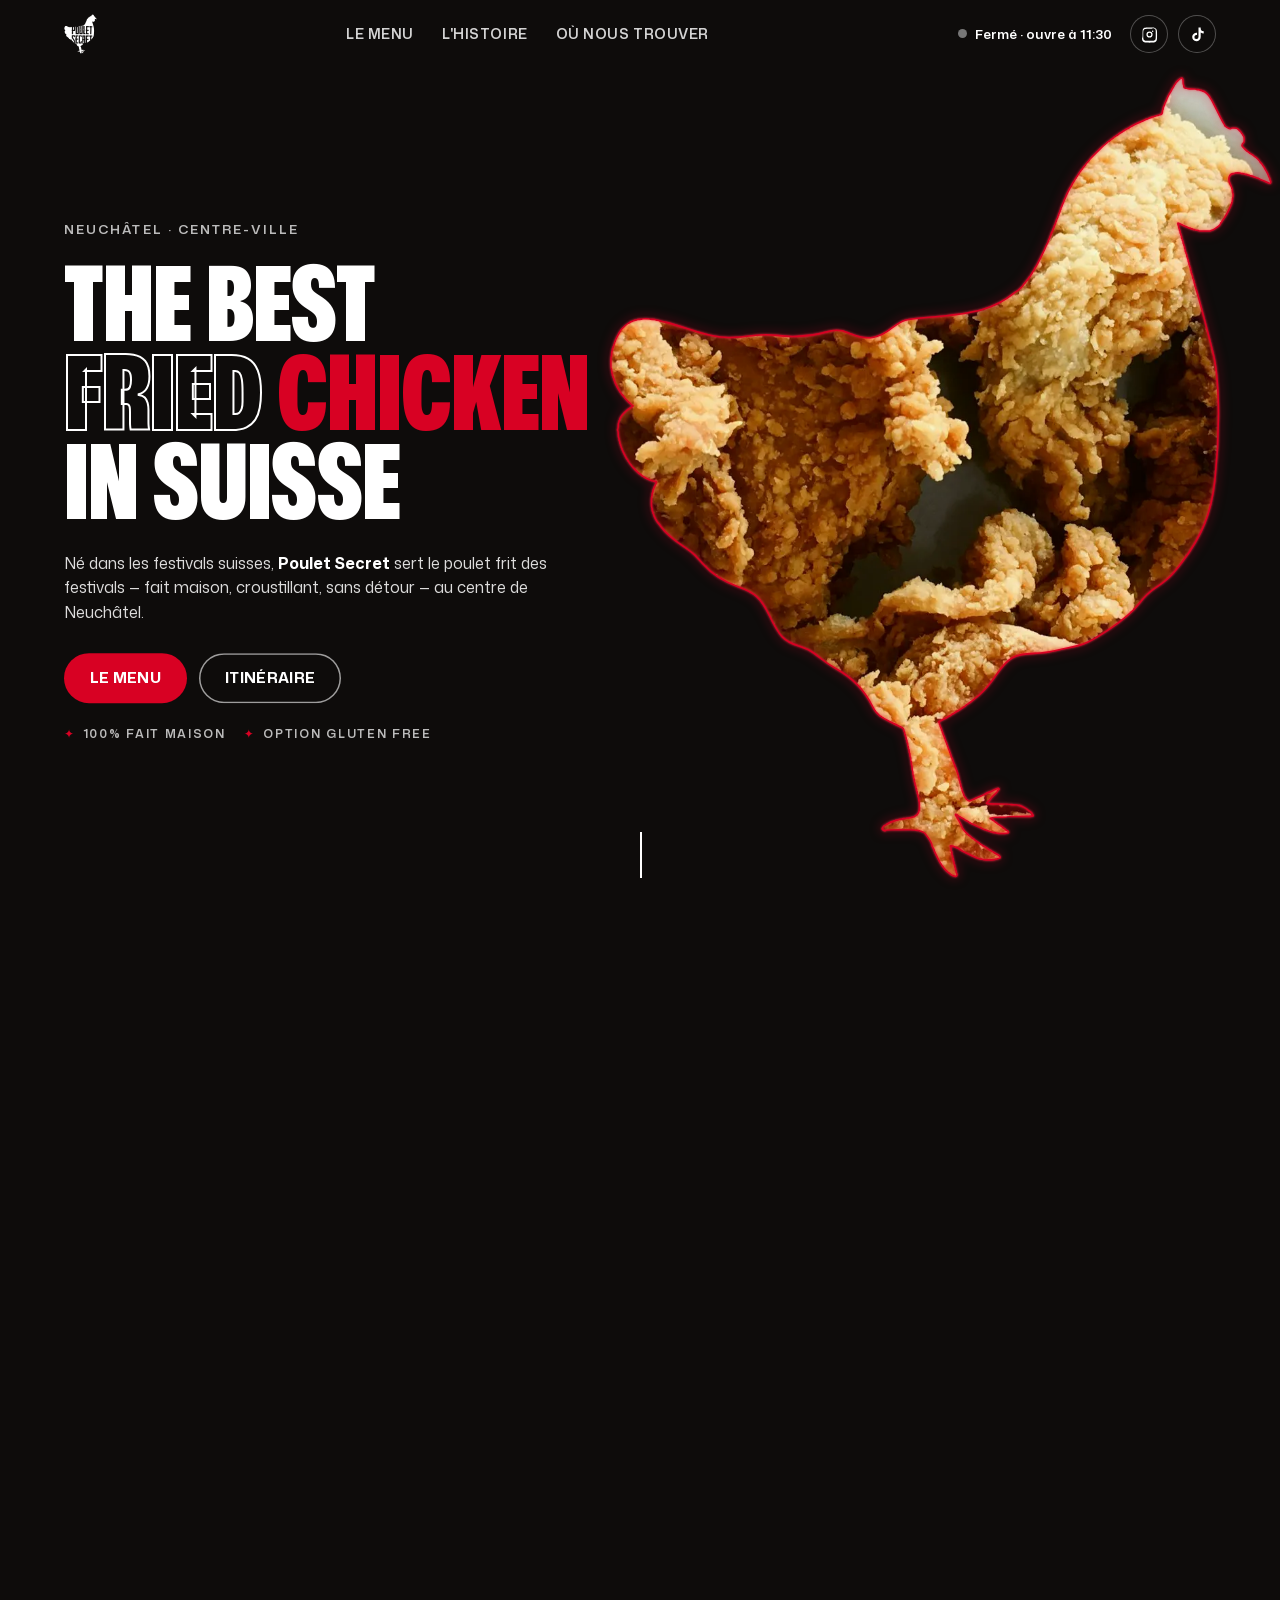
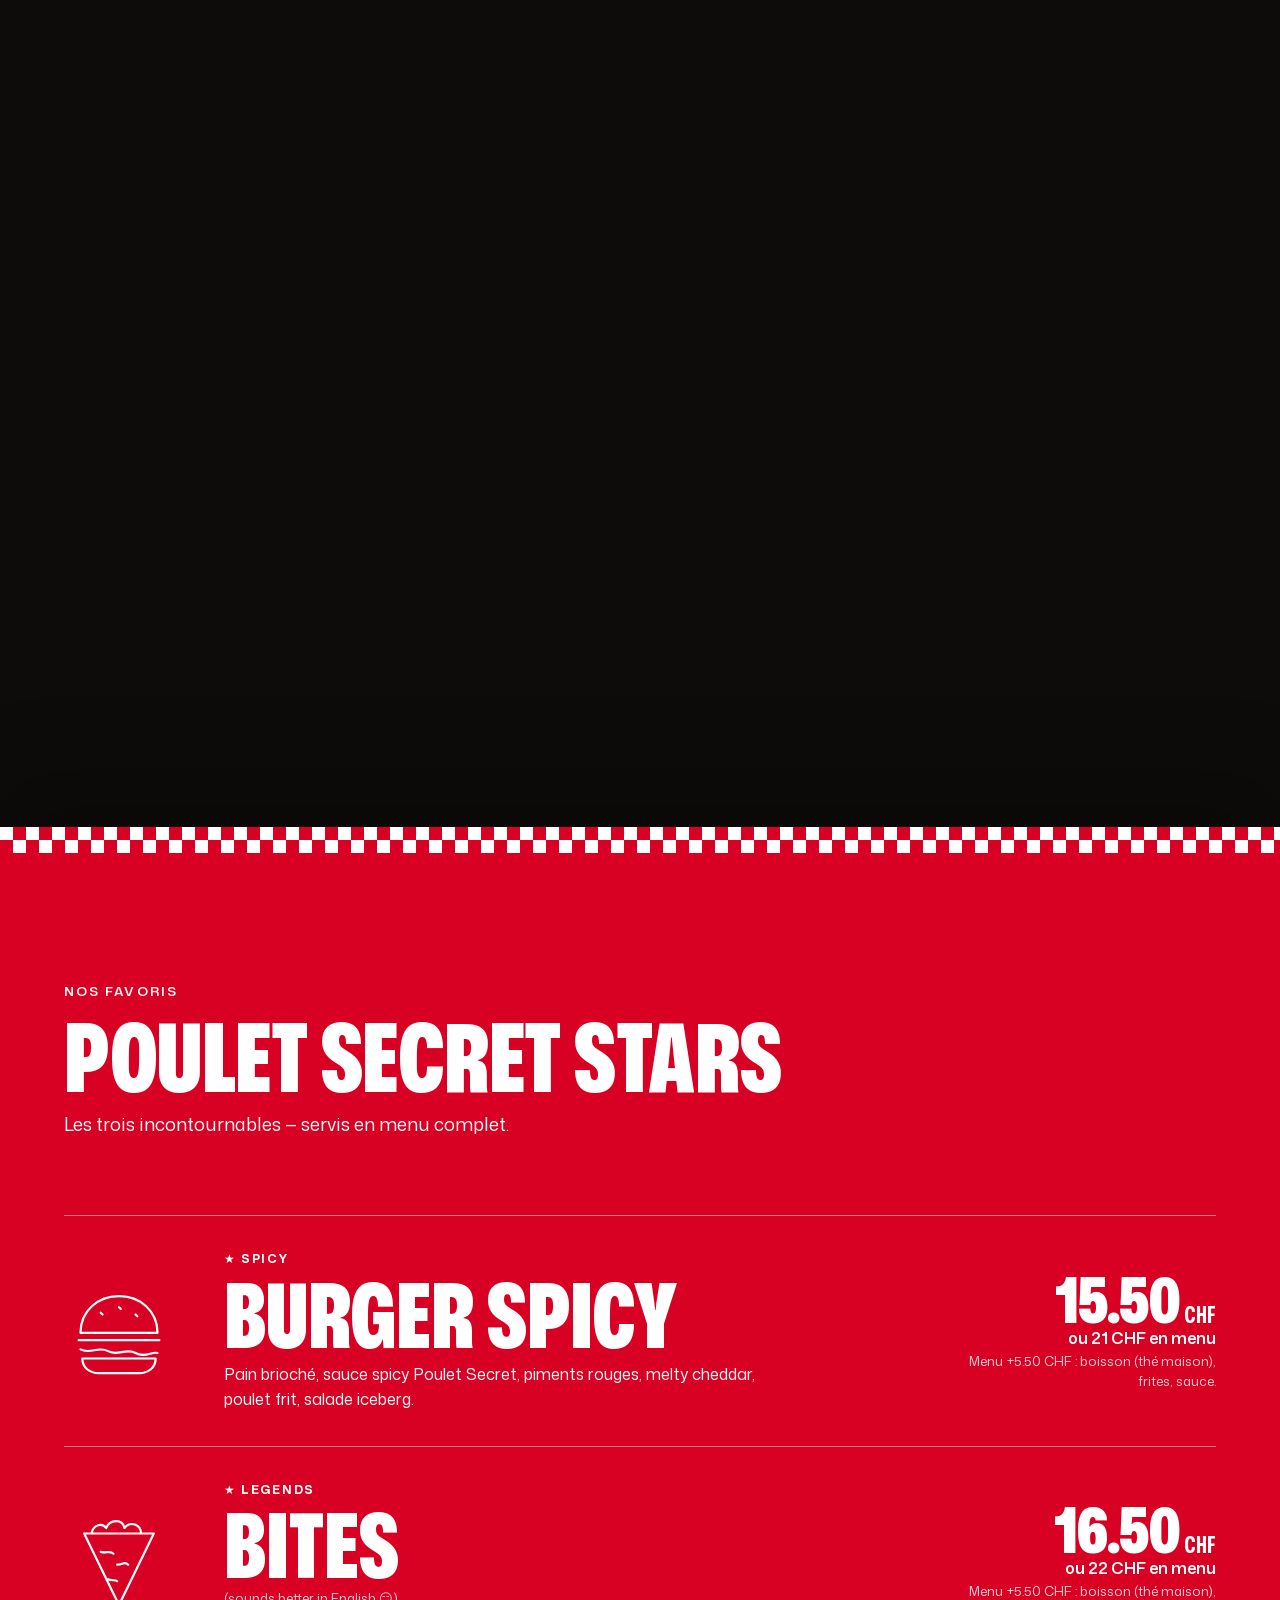
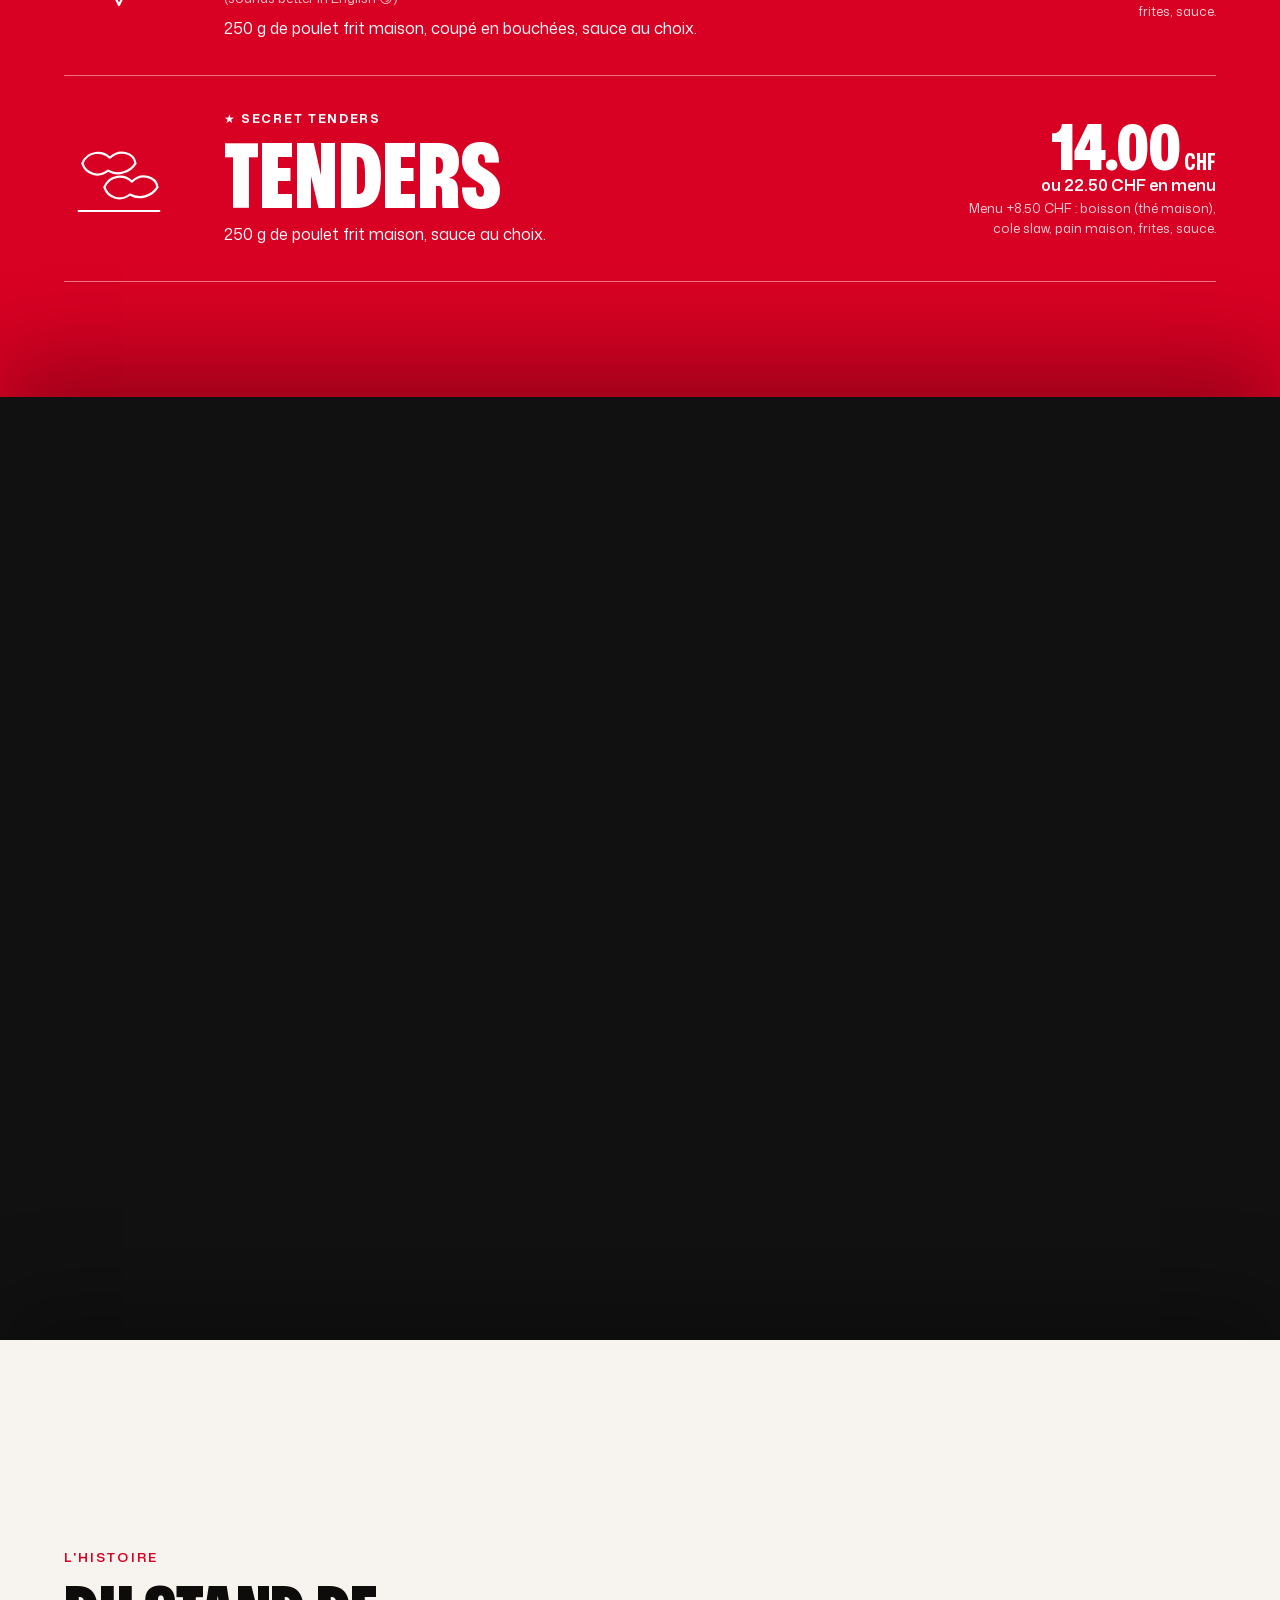
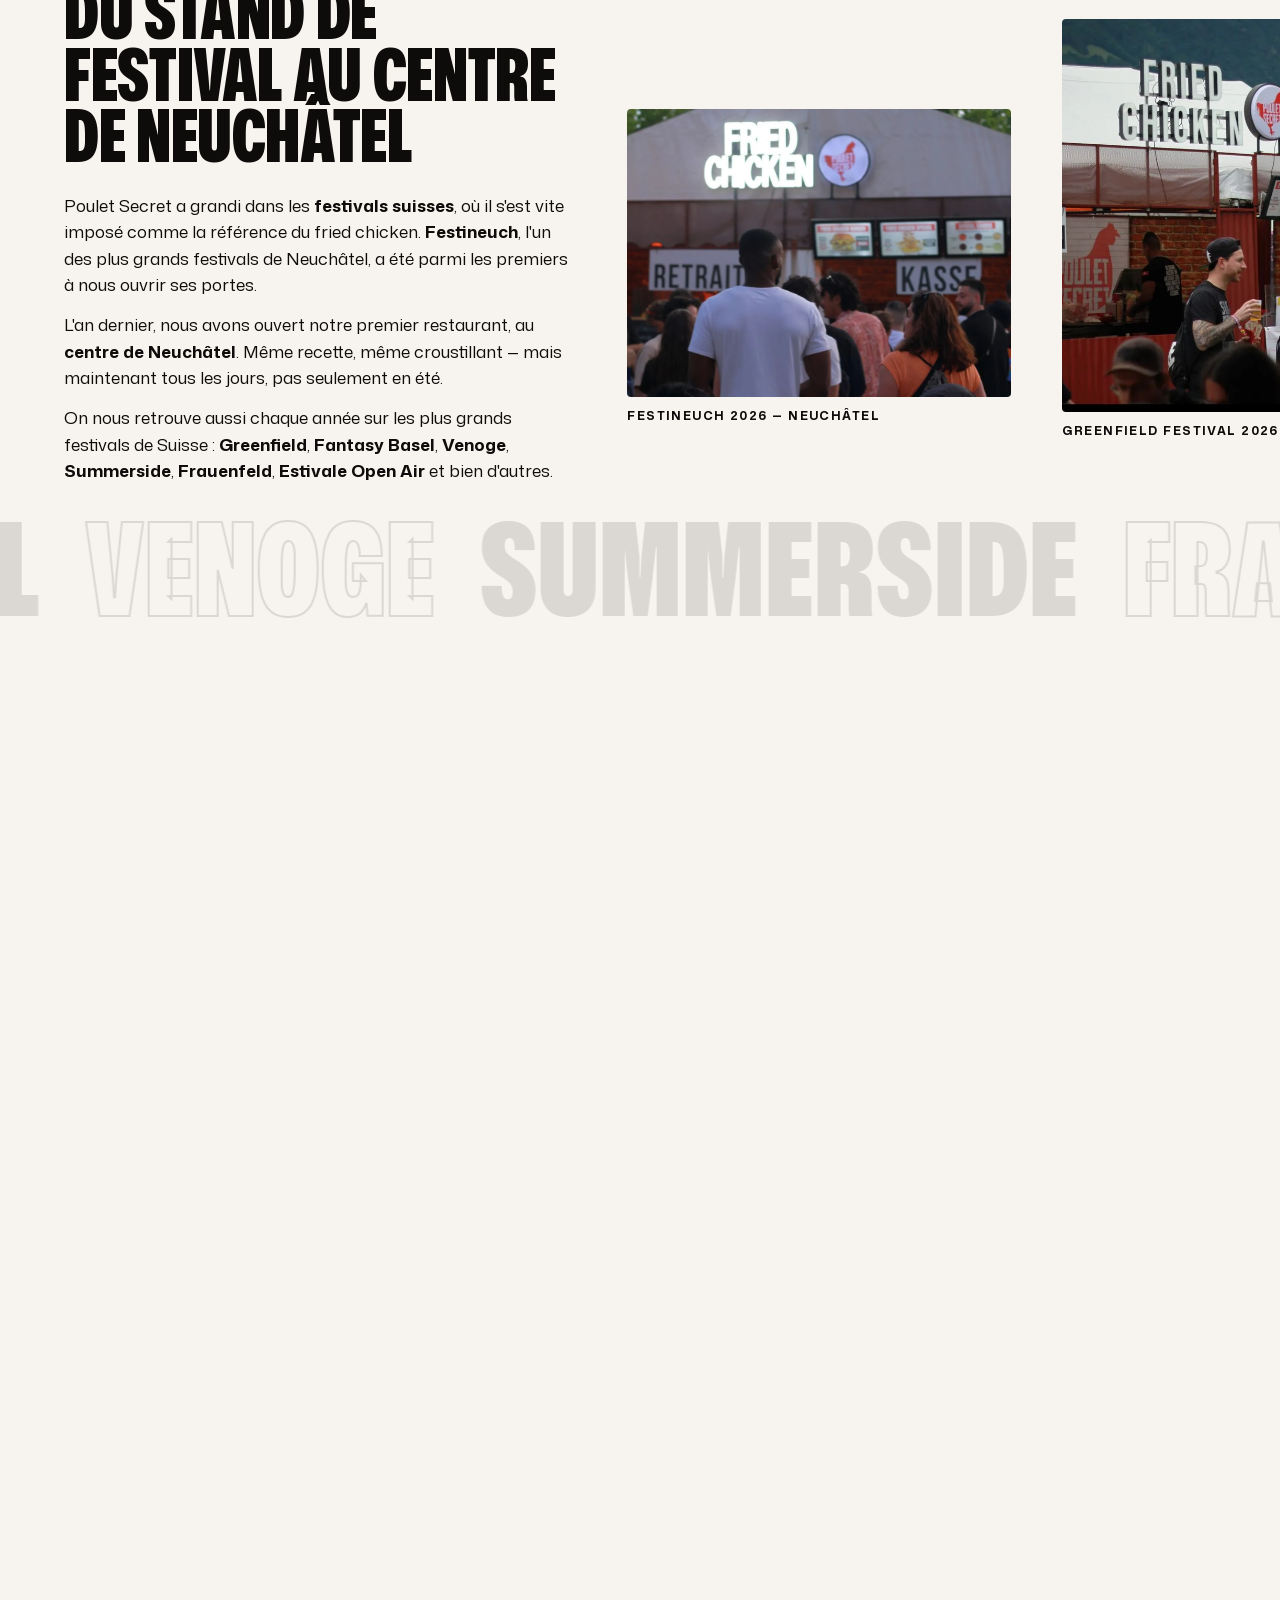
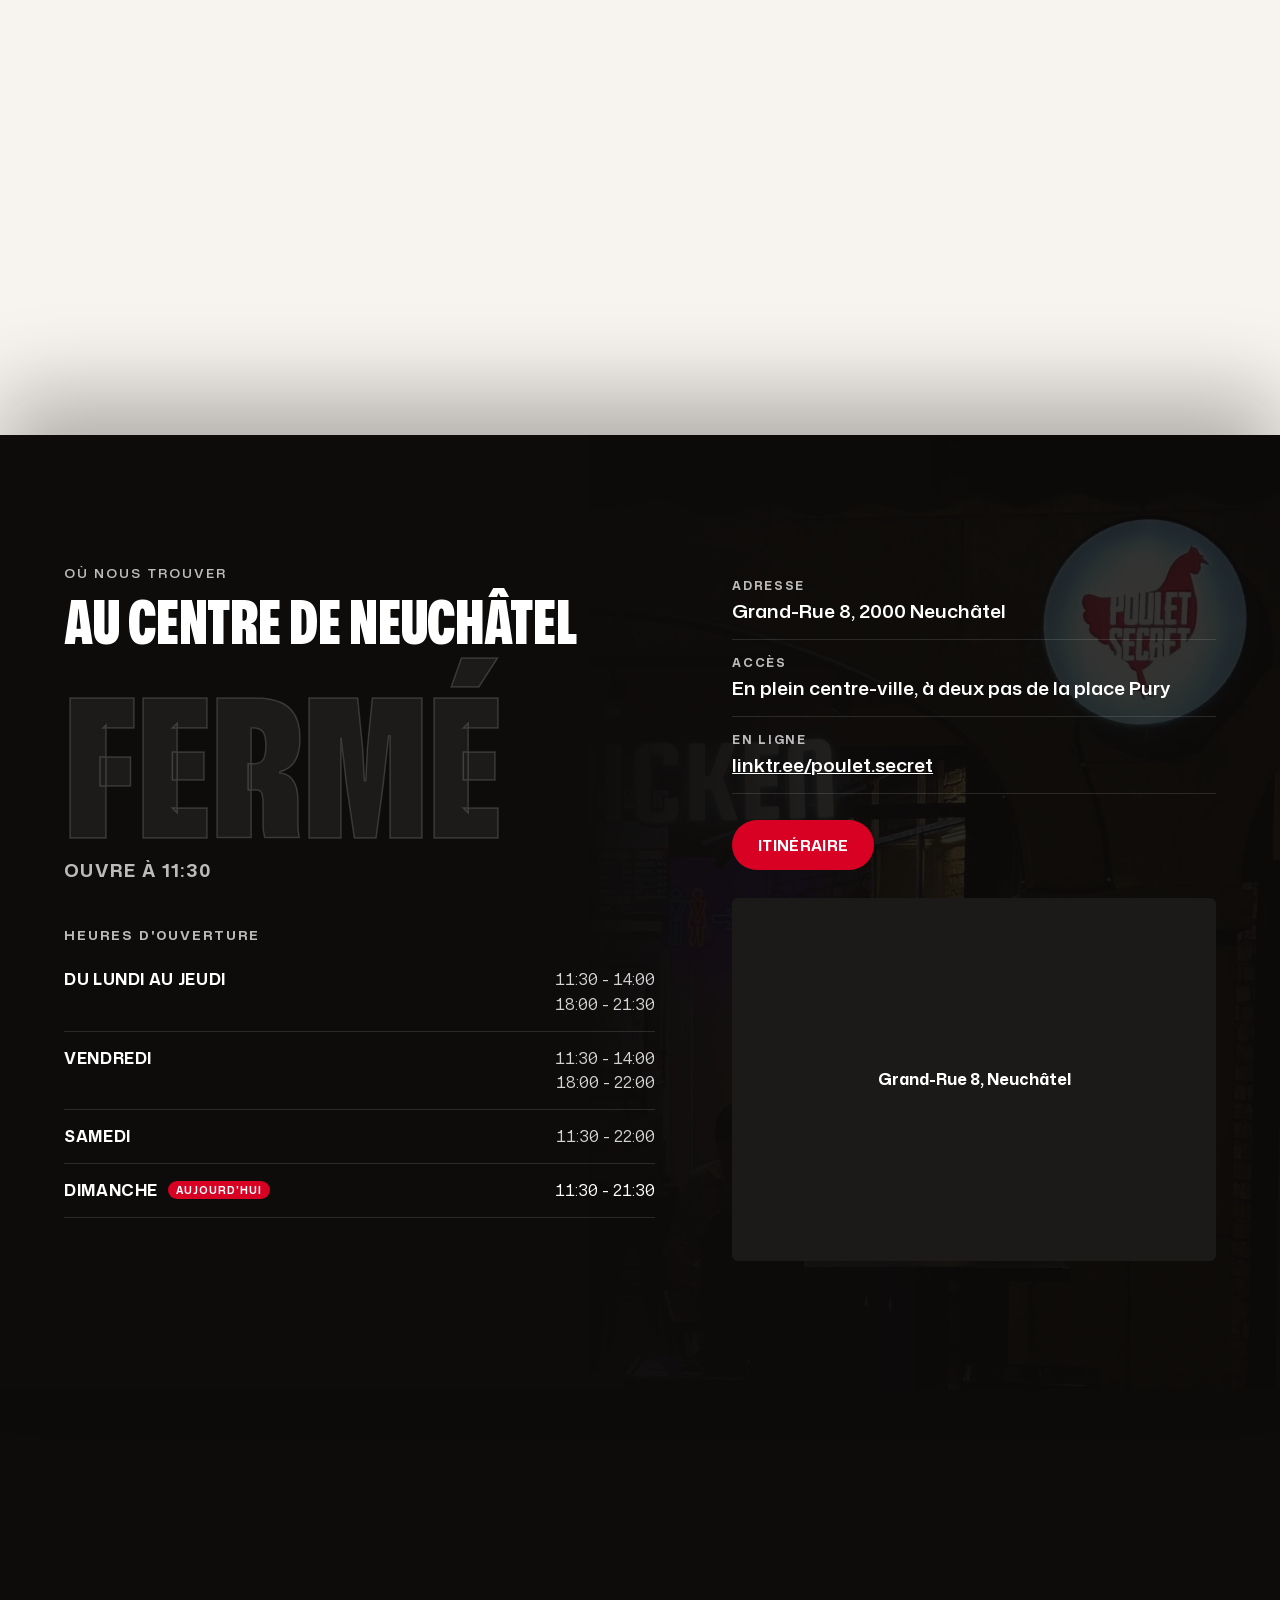
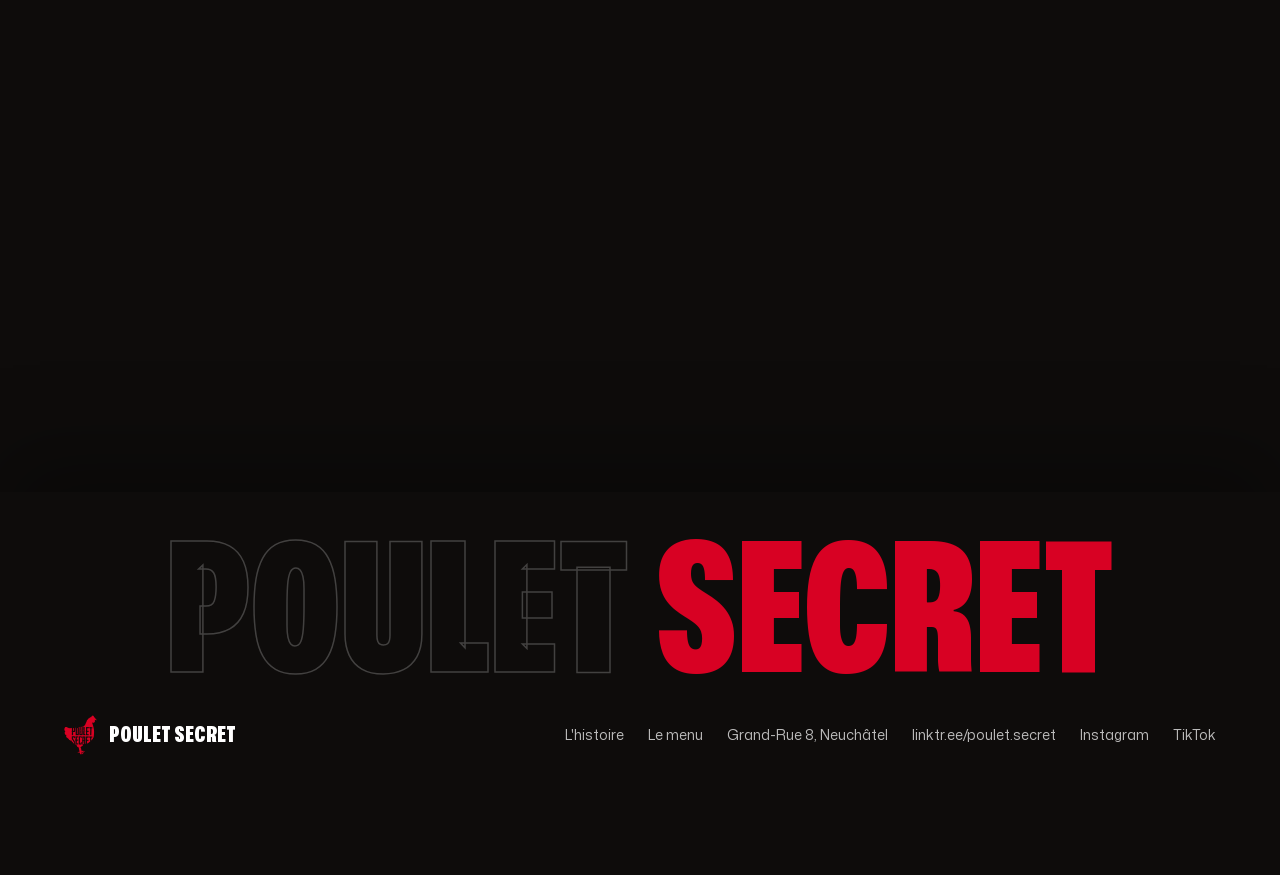
==== commit 415f88a9: "Real textures in the build, flash reveal onto the cut-out burger, fried-chicken hero, steady story p" ====
--- a/docs/index.html
+++ b/docs/index.html
@@ -16,8 +16,8 @@
 <link rel="icon" href="assets/img/favicon.png" type="image/png">
 <link rel="apple-touch-icon" href="assets/img/apple-touch-icon.png">
 <link rel="preload" href="assets/fonts/MonaSans-latin.woff2" as="font" type="font/woff2" crossorigin>
-<link rel="preload" href="assets/img/p00.webp" as="image">
-<link rel="stylesheet" href="assets/styles.css?v=2">
+<link rel="preload" href="assets/img/hero-chicken.webp" as="image">
+<link rel="stylesheet" href="assets/styles.css?v=3">
 <script>document.documentElement.classList.add('js'); window.__errs = []; addEventListener('error', e => window.__errs.push(String(e.message)));</script>
 <script type="application/ld+json">
 {"@context":"https://schema.org","@type":"Restaurant","name":"Poulet Secret","servesCuisine":"Fried chicken","priceRange":"CHF","image":"https://timoteoadrogue.github.io/poulet-secret/assets/img/og.jpg",
@@ -59,7 +59,7 @@
 <!-- 1 · HERO: the logo is the window onto the shop; scrolling walks in through the chicken -->
 <section class="hero" id="top" aria-labelledby="hero-title">
   <div class="hero-stage">
-    <img class="hero-photo" src="assets/img/p00.webp" alt="La devanture de Poulet Secret à Neuchâtel, de nuit, sous l'enseigne Fried Chicken" width="1600" height="1430" fetchpriority="high">
+    <img class="hero-photo" src="assets/img/hero-chicken.webp" alt="Du poulet frit croustillant" width="1800" height="2400" fetchpriority="high">
     <svg class="hero-veil" viewBox="0 0 1440 900" preserveAspectRatio="none" aria-hidden="true">
       <defs>
         <mask id="hole" maskUnits="userSpaceOnUse" x="-50000" y="-50000" width="100000" height="100000">
@@ -96,7 +96,8 @@
 
     <div class="build" aria-hidden="true">
       <svg class="build-svg" viewBox="0 0 600 640"></svg>
-      <img class="build-photo" src="assets/img/p08.webp" alt="" width="900" height="900" loading="lazy">
+      <img class="build-photo" src="assets/img/p08-cut.webp" alt="Le Cheesy Bacon de Poulet Secret" width="900" height="900" loading="lazy">
+      <div class="flash"></div>
     </div>
 
     <ol class="steps" aria-label="Le Cheesy Bacon, ingrédient par ingrédient">
@@ -356,6 +357,6 @@
 <script src="assets/vendor/gsap.min.js" defer></script>
 <script src="assets/vendor/ScrollTrigger.min.js" defer></script>
 <script src="assets/vendor/lenis.min.js" defer></script>
-<script src="assets/main.js?v=2" defer></script>
+<script src="assets/main.js?v=3" defer></script>
 </body>
 </html>
--- a/docs/assets/styles.css
+++ b/docs/assets/styles.css
@@ -55,7 +55,7 @@
 
 /* ------------------------------------------------------------- hero */
 .hero-stage { position: relative; height: 100vh; height: 100svh; overflow: hidden; background: var(--ink); }
-.hero-photo { position: absolute; inset: 0; width: 100%; height: 100%; object-fit: cover; object-position: 38% 40%; transform-origin: 50% 50%; will-change: transform; }
+.hero-photo { position: absolute; inset: 0; width: 100%; height: 100%; object-fit: cover; object-position: 51% 55%; transform-origin: 50% 50%; will-change: transform; }
 .hero-veil { position: absolute; inset: 0; width: 100%; height: 100%; }
 .veil-rect { fill: var(--ink); }
 .hero-copy { position: absolute; z-index: 2; left: var(--gut); top: 50%; transform: translateY(-44%); width: min(54vw, 820px); }
@@ -86,7 +86,9 @@
 .tag { display: inline-block; padding: 6px 12px; border-radius: 999px; background: var(--red); color: #fff; font-size: 11px; font-weight: 700; letter-spacing: .12em; text-transform: uppercase; }
 .build { position: relative; width: min(560px, 100%); aspect-ratio: 600 / 640; margin-inline: auto; }
 .build-svg { position: absolute; inset: 0; width: 100%; height: 100%; overflow: visible; display: none; }
-.build-photo { position: absolute; left: -10%; top: 12%; width: 112%; max-width: none; height: auto; -webkit-mask: radial-gradient(closest-side, #000 50%, transparent); mask: radial-gradient(closest-side, #000 50%, transparent); }
+/* the real burger, cut out (tools/cutout.swift) and placed exactly over the drawn one */
+.build-photo { position: absolute; left: 8.7%; top: 24.2%; width: 78.3%; max-width: none; height: auto; filter: drop-shadow(0 16px 18px rgba(60,20,0,.22)); }
+.flash { position: absolute; left: 2%; right: 2%; top: 30%; bottom: -4%; z-index: 2; background: radial-gradient(farthest-side, #fff 64%, rgba(255,255,255,0)); opacity: 0; pointer-events: none; }
 .steps { list-style: none; display: grid; gap: 18px; counter-reset: s; }
 .step { display: grid; grid-template-columns: auto 1fr; column-gap: 16px; align-items: baseline; }
 .step .n { font: var(--display); font-stretch: 75%; font-size: 22px; color: var(--red); }
@@ -135,8 +137,9 @@
 .motion .rail.is-off { opacity: 0; pointer-events: none; }
 
 /* drawing: red ink over riso-offset fills, like the line art on the tray paper */
-.ink { fill: none; stroke: var(--red); stroke-width: 2.6; stroke-linecap: round; stroke-linejoin: round; stroke-dasharray: 1 1; }
+.ink { opacity: var(--ink, 1); fill: none; stroke: var(--red); stroke-width: 2.6; stroke-linecap: round; stroke-linejoin: round; stroke-dasharray: 1 1; }
 .fill { stroke: none; }
+.contact { fill: rgba(60,20,0,.16); filter: blur(6px); opacity: var(--contact, 0); }
 .oil-line { fill: none; stroke: var(--red); stroke-width: 2.2; stroke-linecap: round; }
 .oil-body { fill: rgba(255,250,244,.78); }
 .bubble { fill: none; stroke: var(--red); stroke-width: 1.6; animation: bub 1.6s linear infinite; transform-box: fill-box; }
@@ -240,6 +243,7 @@
   .motion .shot:not(.tall) { align-self: flex-end; margin-bottom: 8vh; }
   .motion .panel-facts { flex: 0 0 auto; width: 44vw; margin: 0 0 0 4vw; }
   .motion .marquee { position: absolute; left: 0; right: 0; bottom: 0; padding: 0 0 18px; pointer-events: none; opacity: .12; }
+  .motion .story-pin { padding-top: 64px; box-sizing: border-box; }
   .motion .story-pin { position: relative; }
   .shot { flex-basis: 40vw; }
 }
@@ -299,6 +303,13 @@
 /* ------------------------------------------------------------- dock (phones) */
 .dock { display: none; }
 
+@media (min-width: 900px) and (max-height: 780px) {
+  .motion .panel-text .big { font-size: min(5vw, 8.6vh); margin-bottom: 16px; }
+  .motion .panel-text p:not(.eyebrow) { font-size: 15px; margin-bottom: 10px; }
+  .motion .step h3 { font-size: min(5.6vw, 12vh); }
+  .motion .reveal-title { font-size: min(9vw, 15vh); }
+}
+
 @media (max-width: 899px) {
   .bar { padding: 10px 16px; }
   .bar-links, .bar .icon, .bar .status { display: none; }
@@ -309,7 +320,6 @@
   .hero-copy .eyebrow { margin-bottom: 10px; }
   .hero-tags { display: none; }
   .scroll-cue { display: none; }
-  .hero-photo { object-position: 42% 40%; }
   .motion .making-head { top: 74px; left: 16px; }
   .motion .build { left: 50%; top: 14svh; width: min(86vw, 46svh); transform: translateX(-50%); }
   .motion .steps, .motion .reveal { left: 16px; right: 16px; width: auto; top: auto; bottom: 140px; }
